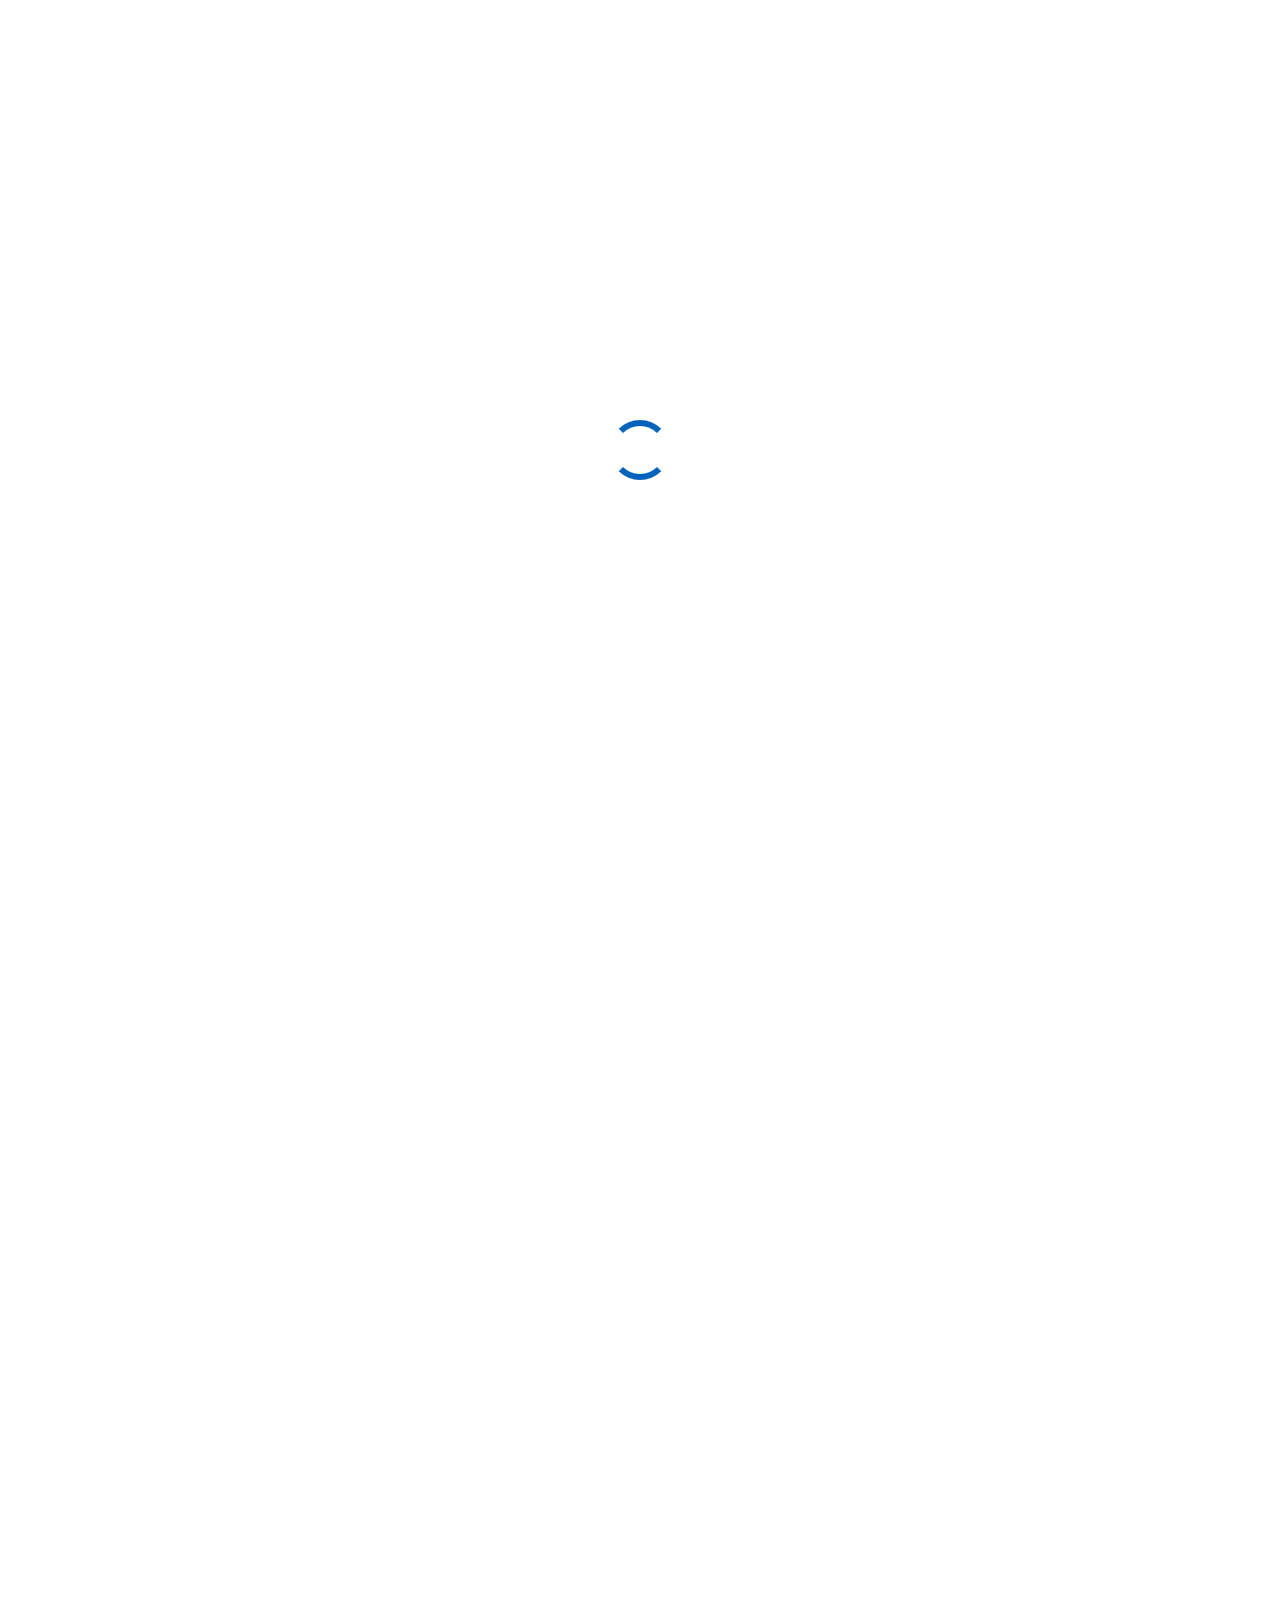
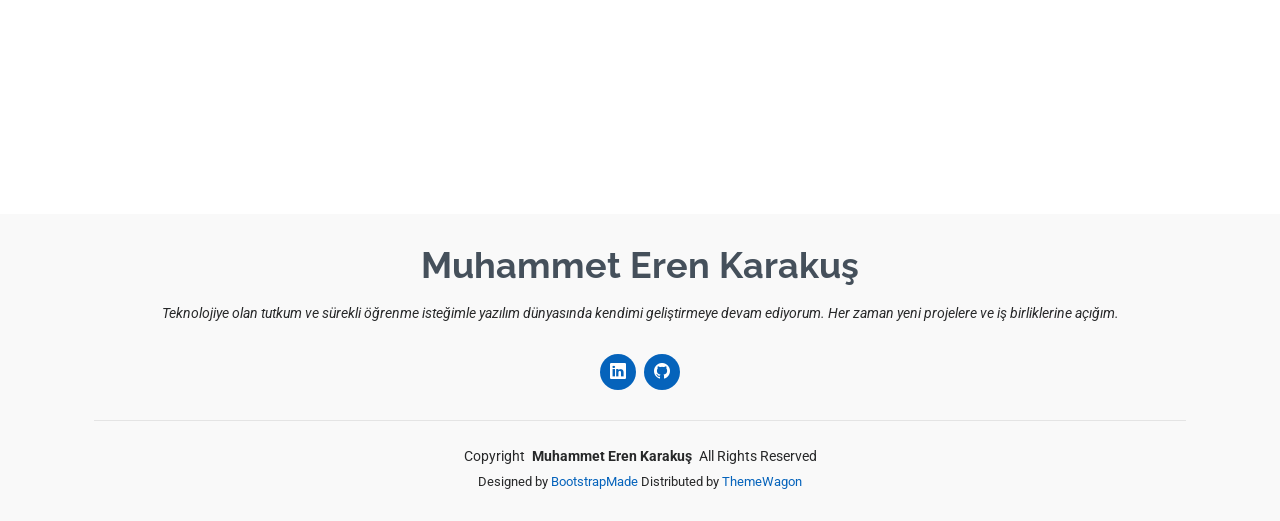
==== index.html @ cf973c6a "still fix" ====
<!DOCTYPE html>
<html lang="en">

<head>
    <meta charset="utf-8">
    <meta content="width=device-width, initial-scale=1.0" name="viewport">
    <title>Portfolio Eren Karakus</title>
    <meta content="" name="description">
    <meta content="" name="keywords">

    <!-- Favicons -->
    <link href="/MyResume-1.0.0/assets/img/logoFoto.png" rel="icon">
    <link href="/MyResume-1.0.0/assets/img/apple-touch-icon.png" rel="apple-touch-icon">

    <!-- Fonts -->
    <link href="https://fonts.googleapis.com" rel="preconnect">
    <link href="https://fonts.gstatic.com" rel="preconnect" crossorigin>
    <link
        href="https://fonts.googleapis.com/css2?family=Roboto:ital,wght@0,100;0,300;0,400;0,500;0,700;0,900;1,100;1,300;1,400;1,500;1,700;1,900&family=Poppins:ital,wght@0,100;0,200;0,300;0,400;0,500;0,600;0,700;0,800;0,900;1,100;1,200;1,300;1,400;1,500;1,600;1,700;1,800;1,900&family=Raleway:ital,wght@0,100;0,200;0,300;0,400;0,500;0,600;0,700;0,800;0,900;1,100;1,200;1,300;1,400;1,500;1,600;1,700;1,800;1,900&display=swap"
        rel="stylesheet">

    <!-- Vendor CSS Files -->
    <link href="/MyResume-1.0.0/assets/vendor/bootstrap/css/bootstrap.min.css" rel="stylesheet">
    <link href="/MyResume-1.0.0/assets/vendor/bootstrap-icons/bootstrap-icons.css" rel="stylesheet">
    <link href="/MyResume-1.0.0/assets/vendor/aos/aos.css" rel="stylesheet">
    <link href="/MyResume-1.0.0/assets/vendor/glightbox/css/glightbox.min.css" rel="stylesheet">
    <link href="/MyResume-1.0.0/assets/vendor/swiper/swiper-bundle.min.css" rel="stylesheet">

    <!-- Main CSS File -->
    <link href="/MyResume-1.0.0/assets/css/main.css" rel="stylesheet">

    <!-- =======================================================
    * Template Name: MyResume
    * Template URL: https://bootstrapmade.com/free-html-bootstrap-template-my-resume/
    * Updated: Jun 29 2024 with Bootstrap v5.3.3
    * Author: BootstrapMade.com
    * License: https://bootstrapmade.com/license/
    ======================================================== -->
</head>


<body class="index-page">

    <header id="header" class="header d-flex flex-column justify-content-center">

        <i class="header-toggle d-xl-none bi bi-list"></i>

        <nav id="navmenu" class="navmenu">
            <ul>
                <li><a href="#hero" class="active"><i class="bi bi-house navicon"></i><span>Ana Sayfa</span></a></li>
                <li><a href="#about"><i class="bi bi-person navicon"></i><span>Hakkımda</span></a></li>
                <li><a href="#skills"><i class="bi bi-code-slash navicon"></i><span>Çalıştığım Teknolojiler</span></a>
                </li>
                <li><a href="#resume"><i class="bi bi-file-earmark-text navicon"></i><span>Eğitim ve Deneyim</span></a>
                </li>
                <li><a href="#portfolio"><i class="bi bi-images navicon"></i><span>Portfolyo</span></a></li>
                <li><a href="#testimonials"><i class="bi bi-people navicon"></i><span>Referanslar</span></a></li>
                <li><a href="#contact"><i class="bi bi-envelope navicon"></i><span>İletişim</span></a></li>
            </ul>
        </nav>

    </header>


    <main class="main">

        <!-- Hero Section -->

        <section id="hero" class="hero section light-background">

            <img src="/MyResume-1.0.0/assets/img/erenPortfolyoresmi.jpg" alt="">

            <div class="container" data-aos="zoom-out">
                <div class="row justify-content-center">
                    <div class="col-lg-9">
                        <h2>Muhammet Eren Karakuş</h2>
                        <p><span class="typed"
                                data-typed-items="Yazılım Geliştiricisi, Mühendis Adayı, Yenilikçi"></span><span
                                class="typed-cursor typed-cursor--blink" aria-hidden="true"></span></p>
                        <div class="social-links">
                            <a href="https://github.com/eren-karakus0" target="_blank"><i class="bi bi-github"></i></a>
                            <a href="https://www.linkedin.com/in/muhammeterenkarakus" target="_blank"><i
                                    class="bi bi-linkedin"></i></a>
                        </div>
                    </div>
                </div>
            </div>

        </section>


        <!-- /Hero Section -->

        <section id="about" class="about section">

            <!-- Section Title -->
            <div class="container section-title" data-aos="fade-up">
                <h2>Hakkımda</h2>
                <p>Marmara Üniversitesi Bilgisayar Mühendisliği 4. sınıf öğrencisiyim. Sistem seviyesi programlama ve
                    production-grade yazılım geliştirme konularında uygulamalı deneyime sahibim. Ziraat Teknoloji ve
                    Anadolu Isuzu gibi kurumsal ortamlarda edindiğim tecrübelerle, yenilikçi ve etkili çözümler
                    geliştirmeyi hedefliyorum.</p>
            </div><!-- End Section Title -->

            <div class="container" data-aos="fade-up" data-aos-delay="100">

                <div class="row gy-4 justify-content-center">
                    <div class="col-lg-4">
                        <img src="/MyResume-1.0.0/assets/img/vesikalik.jpg" class="img-fluid"
                            alt="Muhammet Eren Karakuş">
                    </div>
                    <div class="col-lg-8 content">
                        <h2>Bilgisayar Mühendisi Adayı</h2>
                        <p class="fst-italic py-3">
                            Bireysel ve ekip çalışmalarıyla çeşitli projelerde yer alarak hem teknik hem de kişisel
                            becerilerimi geliştirmeye devam ediyorum. Teknolojiye olan tutkum, öğrenme isteğimle
                            birleşerek her zaman daha ileriye gitmemi sağlıyor.
                        </p>
                        <div class="row">
                            <div class="col-lg-6">
                                <ul>
                                    <li><i class="bi bi-chevron-right"></i> <strong>Doğum Tarihi:</strong> <span>4 Ekim
                                            2004</span></li>
                                    <li><i class="bi bi-chevron-right"></i> <strong>Telefon Numarası:</strong> <span>+90
                                            545 585 2445</span></li>
                                    <li><i class="bi bi-chevron-right"></i> <strong>Şehir:</strong> <span>İstanbul,
                                            Türkiye</span></li>
                                </ul>
                            </div>
                            <div class="col-lg-6">
                                <ul>
                                    <li><i class="bi bi-chevron-right"></i> <strong>Yaş:</strong> <span>21</span></li>
                                    <li><i class="bi bi-chevron-right"></i> <strong>Derece:</strong> <span>Lisans (Devam
                                            Ediyor)</span></li>
                                    <li><i class="bi bi-chevron-right"></i> <strong>Email:</strong> <span><a
                                                href="mailto:erenkar950@gmail.com">erenkar950@gmail.com</a></span></li>
                                </ul>
                            </div>
                        </div>
                        <p class="py-3">
                            Yazılım geliştirme, veri analitiği ve proje yönetimi gibi alanlarda uzmanlaşmayı
                            hedefliyorum. Amacım, teknolojik yeniliklere adapte olarak yaratıcı ve etkili çözümler
                            geliştirmek. Kişisel gelişimime katkı sağlayacak her türlü projede yer almaktan mutluluk
                            duyarım.
                        </p>
                    </div>
                </div>

            </div>

        </section><!-- /About Section -->

        <!-- About Section -->
        <!-- Stats Section -->
        <!-- Skills Section -->
        <section id="skills" class="skills section">

            <!-- Section Title -->
            <div class="container section-title" data-aos="fade-up">
                <h2 style="font-weight: bold; font-size: 36px;">Çalıştığım Teknolojiler</h2>
                <p style="font-size: 18px;">Çalışma alanımda kullandığım teknolojiler ve bu teknolojilerle
                    gerçekleştirdiğim projeler aşağıda yer almaktadır.</p>
            </div><!-- End Section Title -->

            <div class="container" data-aos="fade-up" data-aos-delay="100">

                <div class="row skills-content skills-animation">
                    <!-- İlk sütun -->
                    <div class="col-lg-6">
                        <div class="skill-item">
                            <h4 style="font-size: 24px; font-weight: bold;">Java</h4>
                            <p style="font-size: 16px;">
                                Java programlama dilini, kurumsal mimari ve nesne yönelimli prensiplerle kompleks
                                sistemlerin geliştirilmesinde aktif olarak kullandım:
                            </p>
                            <ul style="font-size: 16px; margin-left: 20px;">
                                <li>
                                    <strong>Yardım Bağışı Uygulaması:</strong> Bağış organizasyonlarını ve
                                    etkinliklerini yönetmek, bağış süreçlerini şeffaf ve izlenebilir hale getirmek
                                    amacıyla geliştirilen geniş kapsamlı bir otomasyon sistemidir. Proje; bağışçıların,
                                    gönüllülerin ve kaynakların yönetimini sağlayarak sosyal sorumluluk projelerinde
                                    verimliliği artıran bir çözüm sundu.
                                </li>
                                <li>
                                    <strong>MP3 Player:</strong> Kullanıcı dostu arayüz tasarımı, gelişmiş çalma listesi
                                    yönetimi ve medya kontrol yeteneklerine sahip masaüstü uygulamasıdır. Swing
                                    kütüphanesi ve ses işleme kütüphaneleri kullanılarak optimize edilmiştir.
                                </li>
                                <li>
                                    <strong>Duyuru Otomasyonu:</strong> Kurumsal iletişim süreçlerini dijitalleştiren,
                                    gerçek zamanlı veri tabanı entegrasyonuna ve kullanıcı bazlı yetkilendirme sistemine
                                    sahip yönetim platformudur.
                                </li>
                            </ul>
                        </div>

                        <div class="skill-item">
                            <h4 style="font-size: 24px; font-weight: bold;">C</h4>
                            <p style="font-size: 16px;">
                                C dilini düşük seviyeli sistem programlama ve kaynak yönetimi projelerinde kullandım.
                                Özellikle <strong>Sanal Bellek Yönetimi</strong> projemde, işletim sistemi seviyesinde
                                bellek tahsisi, sayfalama algoritmaları ve bellek verimliliği optimizasyonları üzerinde
                                derinlemesine çalışmalar yürüttüm.
                            </p>
                        </div>

                        <div class="skill-item">
                            <h4 style="font-size: 24px; font-weight: bold;">ODI (Oracle Data Integrator)</h4>
                            <p style="font-size: 16px;">
                                ETL (Extract, Transform, Load) süreçlerini tasarlayarak büyük veri setlerinin
                                entegrasyonu ve dönüşümü süreçlerini yönettim. SQL ve PL/SQL kullanarak veri ambarı
                                modelleme, performans iyileştirme ve veri kalitesi kontrolü konularında deneyim
                                kazandım.
                            </p>
                        </div>

                        <div class="skill-item">
                            <h4 style="font-size: 24px; font-weight: bold;">Python</h4>
                            <p style="font-size: 16px;">
                                Finansal teknolojiler ve otomasyon sistemlerinde Python'un esnekliğinden yararlanıyorum:
                            </p>
                            <ul style="font-size: 16px; margin-left: 20px;">
                                <li>
                                    <strong>Crypto Trading Bot:</strong> Binance Futures API entegrasyonu ile LightGBM
                                    makine öğrenmesi modellerini kullanarak otomatik piyasa analizi ve işlem yürütme
                                    sistemi.
                                </li>
                                <li>
                                    <strong>Blockchain Veri Analizi:</strong> On-chain verilerin anlık takibi, cüzdan
                                    hareketlerinin analizi ve piyasa trendlerinin tespiti için geliştirilen özel
                                    analitik araçlar.
                                </li>
                            </ul>
                        </div>
                    </div>

                    <!-- İkinci sütun -->
                    <div class="col-lg-6">
                        <div class="skill-item">
                            <h4 style="font-size: 24px; font-weight: bold;">.NET / C#</h4>
                            <p style="font-size: 16px;">
                                Kurumsal sınıf web ve masaüstü uygulamaları geliştirme:
                            </p>
                            <ul style="font-size: 16px; margin-left: 20px;">
                                <li>
                                    <strong>Log Monitoring Platform:</strong> Anadolu Isuzu bünyesinde geliştirilen,
                                    araçlardan gelen log verilerini gerçek zamanlı izleyen, AI destekli RAG sistemleri
                                    ve OTA (Over-the-Air) güncelleme yönetimi sunan kapsamlı bir platformdur.
                                </li>
                                <li>
                                    <strong>MVC5 Portfolyo:</strong> Web tasarım ve backend pratikleri kapsamında
                                    geliştirilmiş, dinamik içerik yönetimine sahip portfolyo ve blog sistemleri.
                                </li>
                            </ul>
                        </div>

                        <div class="skill-item">
                            <h4 style="font-size: 24px; font-weight: bold;">Go</h4>
                            <p style="font-size: 16px;">
                                <strong>Polymarket Auto Trade Bot:</strong> Yüksek eşzamanlılık (concurrency) gerektiren
                                trading operasyonlarında Go dilinin performans avantajlarını kullanarak, düşük gecikmeli
                                veri analizi ve hızlı emir iletim sistemleri kurguladım.
                            </p>
                        </div>

                        <div class="skill-item">
                            <h4 style="font-size: 24px; font-weight: bold;">TypeScript / Node.js</h4>
                            <p style="font-size: 16px;">
                                <strong>PolyHawk:</strong> Blockchain tabanlı tahmin piyasalarında (Polymarket) balina
                                hareketlerini izleyen, teknik analiz ve duyarlılık analizi yapan ileri seviye bot
                                sistemleri.
                            </p>
                        </div>

                        <div class="skill-item">
                            <h4 style="font-size: 24px; font-weight: bold;">AI / Machine Learning</h4>
                            <p style="font-size: 16px;">
                                Veriden değer üretme süreçlerinde; RAG (Retrieval-Augmented Generation) mimarileri,
                                sınıflandırma modelleri ve büyük veri setleri üzerinde tahminleme algoritmaları
                                kullanarak akıllı çözümler geliştiriyorum.
                            </p>
                        </div>

                        <div class="skill-item">
                            <h4 style="font-size: 24px; font-weight: bold;">HTML & CSS</h4>
                            <p style="font-size: 16px;">
                                Modern, responsive ve kullanıcı deneyimi odaklı arayüzler tasarlıyor; Bootstrap gibi
                                frameworkler ve saf CSS ile görsel mükemmellik ve erişilebilirlik sağlıyorum.
                            </p>
                        </div>
                    </div>
                </div>

                <div class="additional-info" style="margin-top: 30px; text-align: center; font-size: 16px;">
                    <p>
                        Daha fazla teknik detay için:
                        <a href="https://github.com/eren-karakus0" target="_blank"
                            style="color: var(--accent-color); font-weight: bold;">GitHub Hesabım</a>
                    </p>
                </div>

            </div>

        </section><!-- /Skills Section -->

        <!-- Resume Section -->
        <section id="resume" class="resume section">

            <div class="container section-title" data-aos="fade-up">
                <h2>Eğitim ve Deneyim</h2>
                <p>Profesyonel gelişim ve akademik yolculuğumun özeti.</p>
            </div>

            <div class="container">
                <div class="row">

                    <!-- Sol Kolon: Eğitim ve Özet -->
                    <div class="col-lg-6" data-aos="fade-up" data-aos-delay="100">
                        <h3 class="resume-title">Özet</h3>
                        <div class="resume-item pb-0">
                            <h4>Muhammet Eren Karakuş</h4>
                            <p><em>Marmara Üniversitesi Bilgisayar Mühendisliği öğrencisi. Sistem seviyesi
                                    programlama, AI entegrasyonu ve kurumsal yazılım mimarisi konularında
                                    deneyimli.</em>
                            </p>
                            <ul>
                                <li>Maltepe, İstanbul, Türkiye</li>
                                <li>+90(545) 585 2445</li>
                                <li>erenkar950@gmail.com</li>
                            </ul>
                        </div>

                        <h3 class="resume-title">Eğitim</h3>
                        <div class="resume-item">
                            <h4>Bilgisayar Mühendisliği</h4>
                            <h5>2022 - Halen</h5>
                            <p><em>Marmara Üniversitesi, İstanbul</em></p>
                            <p>Teknolojik yeniliklere odaklı, sürekli öğrenme ve gelişim prensibiyle akademik kariyerime
                                devam ediyorum.</p>
                        </div>

                        <div class="resume-item">
                            <h4>QNB 101 Online Staj</h4>
                            <h5>2025</h5>
                            <p><em>Bankacılık Teknolojileri ve Finansal Yazılım Sistemleri Eğitimi.</em></p>
                        </div>
                    </div>

                    <!-- Sağ Kolon: Profesyonel Deneyimler -->
                    <div class="col-lg-6" data-aos="fade-up" data-aos-delay="200">
                        <h3 class="resume-title">Deneyim</h3>

                        <div class="resume-item">
                            <h4>Gömülü Sistemler ve Dijital Çözümler Stajı</h4>
                            <h5>Eylül 2025 - Ocak 2026</h5>
                            <p><em>Anadolu Isuzu Otomotiv Sanayi</em></p>
                            <ul>
                                <li>Otomotiv sektöründe dijital dönüşüm projeleri kapsamında, araçlardan toplanan büyük
                                    veri setlerinin (loglar) gerçek zamanlı izlenmesi, analizi ve görselleştirilmesi
                                    süreçlerinde görev aldım.</li>
                                <li>AI destekli RAG mimarileri kullanarak akıllı öneri sistemleri ve OTA (Over-the-Air)
                                    yazılım güncelleme yönetim platformlarının geliştirilmesine teknik katkı sağladım.
                                </li>
                            </ul>
                        </div>

                        <div class="resume-item">
                            <h4>AI & Data Engineering Stajı</h4>
                            <h5>Ağustos 2025 - Eylül 2025</h5>
                            <p><em>AIATUS AI</em></p>
                            <ul>
                                <li>Büyük dil modelleri (LLM) ve yapay zeka çözümleri üzerine araştırma yaparak,
                                    operasyonel süreçlerin AI ile otomatize edilmesi projelerinde yer aldım.</li>
                                <li>Node.js ve modern frontend teknolojileriyle yapay zeka tabanlı kullanıcı
                                    arayüzlerinin geliştirilmesi ve API entegrasyonlarının yapılması süreçlerini
                                    yürüttüm.</li>
                            </ul>
                        </div>

                        <div class="resume-item">
                            <h4>Veri Ambarı Yönetimi Stajı</h4>
                            <h5>Temmuz 2024 - Eylül 2024</h5>
                            <p><em>Ziraat Teknoloji, İstanbul Finans Merkezi (İFM)</em></p>
                            <ul>
                                <li>Oracle Data Integrator (ODI) kullanarak karmaşık ETL süreçleri tasarımı, veri
                                    aktarımı ve transformasyon operasyonlarını gerçekleştirdim.</li>
                                <li>PL/SQL ile veri ambarı sorgu optimizasyonu, performans iyileştirme ve büyük veri
                                    kümelerinin yönetimi konularında deneyim kazandım.</li>
                            </ul>
                        </div>

                        <div class="resume-item">
                            <h4>Yazılım Geliştirme Eğitimi</h4>
                            <h5>Ekim 2024 - Şubat 2025</h5>
                            <p><em>Acunmedya Akademi</em></p>
                            <ul>
                                <li>Full-stack yazılım geliştirme metodolojileri ile .NET ve C# programlama dili
                                    odağında, katmanlı mimari ve kurumsal tasarım desenleri kullanarak projeler
                                    geliştirdim.</li>
                            </ul>
                        </div>
                    </div>

                </div>
            </div>

        </section><!-- /Resume Section -->

        <!-- Portfolio Section -->
        <section id="portfolio" class="portfolio section">

            <div class="container section-title" data-aos="fade-up">
                <h2>Portfolyo</h2>
                <p>Projelerim arasından öne çıkanlar ve teknik başarılarım.</p>
            </div>

            <div class="container portfolio-zigzag">

                <!-- 1. Proje: Automotive Log Platform -->
                <div class="row portfolio-zigzag-item" data-aos="fade-up">
                    <div class="col-lg-7">
                        <div class="portfolio-zigzag-img">
                            <img src="/MyResume-1.0.0/assets/img/masonry-portfolio/LogMonitoring.png"
                                alt="Log Monitoring">
                        </div>
                    </div>
                    <div class="col-lg-5">
                        <div class="portfolio-zigzag-content text-start">
                            <h3>Automotive Log Platform</h3>
                            <p>Anadolu Isuzu bünyesinde, araçlardan gelen telemetri ve hata loglarını gerçek zamanlı
                                olarak izlemek için geliştirilen kapsamlı bir dashboard ve yönetim panelidir. Proje,
                                AI/RAG entegrasyonu ile hata analizi yapabildiği gibi OTA (Over-the-Air) altyapısı
                                sayesinde araçlara uzaktan yazılım güncellemeleri gönderilmesini de yönetmektedir.
                                Kurumsal standartlarda geliştirilmiş bir production sistemidir.</p>
                            <div class="portfolio-zigzag-links">
                                <span style="font-style: italic; color: #888;">Kurumsal & Gizli Proje</span>
                            </div>
                        </div>
                    </div>
                </div>

                <!-- 2. Proje: PolyHawk Tracker -->
                <div class="row portfolio-zigzag-item flex-row-reverse" data-aos="fade-up">
                    <div class="col-lg-7">
                        <div class="portfolio-zigzag-img">
                            <img src="/MyResume-1.0.0/assets/img/masonry-portfolio/PolyHawk.png" alt="PolyHawk">
                        </div>
                    </div>
                    <div class="col-lg-5">
                        <div class="portfolio-zigzag-content text-end">
                            <h3>PolyHawk Tracker</h3>
                            <p>TypeScript tabanlı geliştirilen ve Polymarket platformundaki balina hareketlerini gerçek
                                zamanlı izleyen bir analiz yazılımıdır. Insider trading tespiti, cüzdan bazlı kârlılık
                                analizleri ve piyasa duyarlılığını ölçen algoritmalar içermektedir. Telegram üzerinden
                                anlık sinyaller ve derinlemesine piyasa özetleri sunmaktadır.</p>
                            <div class="portfolio-zigzag-links" style="justify-content: flex-end;">
                                <a href="https://t.me/polyhawktracker" target="_blank">Telegram</a>
                            </div>
                        </div>
                    </div>
                </div>

                <!-- 3. Proje: Sanal Bellek Yönetimi -->
                <div class="row portfolio-zigzag-item" data-aos="fade-up">
                    <div class="col-lg-7">
                        <div class="portfolio-zigzag-img">
                            <img src="/MyResume-1.0.0/assets/img/masonry-portfolio/VirtualMemory.png"
                                alt="VM Management">
                        </div>
                    </div>
                    <div class="col-lg-5">
                        <div class="portfolio-zigzag-content text-start">
                            <h3>Sanal Bellek Yönetimi</h3>
                            <p>C dili kullanılarak geliştirilen ve işletim sistemlerinin bellek yönetim birimini (MMU)
                                simüle eden bir projedir. Sayfalama (paging), segmentasyon ve çeşitli bellek tahsis
                                algoritmalarının (First Fit, Best Fit vb.) verimliliğini test etmek amacıyla
                                tasarlanmıştır. Düşük seviyeli programlama ve kaynak yönetimi becerilerini kanıtlayan
                                teknik bir simülasyondur.</p>
                            <div class="portfolio-zigzag-links">
                                <a href="https://github.com/eren-karakus0/VirtualMemoryManagement" target="_blank"
                                    class="github">GitHub</a>
                            </div>
                        </div>
                    </div>
                </div>

                <!-- 4. Proje: Crypto Trading Bot -->
                <div class="row portfolio-zigzag-item flex-row-reverse" data-aos="fade-up">
                    <div class="col-lg-7">
                        <div class="portfolio-zigzag-img">
                            <img src="/MyResume-1.0.0/assets/img/masonry-portfolio/KriptoTrade.png" alt="Crypto Bot">
                        </div>
                    </div>
                    <div class="col-lg-5">
                        <div class="portfolio-zigzag-content text-end">
                            <h3>Crypto Trading Bot</h3>
                            <p>Binance Futures borsasında otomatik olarak işlem yapan, Python tabanlı bir trading
                                sistemidir. LightGBM gibi makine öğrenmesi modelleri ve 20'den fazla teknik indikatör
                                kullanarak piyasayı analiz eder. Dinamik risk yönetimi, özelleştirilebilir stop-loss ve
                                kâr al mekanizmaları ile optimize edilmiştir.</p>
                            <div class="portfolio-zigzag-links" style="justify-content: flex-end;">
                                <span style="font-style: italic; color: #888;">Özel Yazılım</span>
                            </div>
                        </div>
                    </div>
                </div>

                <!-- 5. Proje: MP3 Player -->
                <div class="row portfolio-zigzag-item" data-aos="fade-up">
                    <div class="col-lg-7">
                        <div class="portfolio-zigzag-img">
                            <img src="/MyResume-1.0.0/assets/img/masonry-portfolio/MP3.png" alt="MP3 Player">
                        </div>
                    </div>
                    <div class="col-lg-5">
                        <div class="portfolio-zigzag-content text-start">
                            <h3>MP3 Player</h3>
                            <p>Java ve Swing kütüphanesi kullanılarak geliştirilen, modern ve kullanıcı dostu arayüze
                                sahip bir medya oynatıcıdır. Özelleştirilebilir çalma listeleri, gelişmiş medya
                                kontrolleri (hızlandırma, görselleştirici) ve dosya sistemi entegrasyonu ile tam
                                kapsamlı bir masaüstü uygulamasıdır.</p>
                            <div class="portfolio-zigzag-links">
                                <span style="font-style: italic; color: #888;">Eğitim Odaklı Proje</span>
                            </div>
                        </div>
                    </div>
                </div>

                <!-- 6. Proje: Blockchain CopyTrade Bot -->
                <div class="row portfolio-zigzag-item flex-row-reverse" data-aos="fade-up">
                    <div class="col-lg-7">
                        <div class="portfolio-zigzag-img">
                            <img src="/MyResume-1.0.0/assets/img/masonry-portfolio/CopyTrade.png" alt="CopyTrade">
                        </div>
                    </div>
                    <div class="col-lg-5">
                        <div class="portfolio-zigzag-content text-end">
                            <h3>Blockchain CopyTrade Bot</h3>
                            <p>Hedeflenen başarılı kripto cüzdanlarının on-chain hareketlerini milisaniyeler içerisinde
                                tespit edip, aynı işlemleri kullanıcı için kopyalayan Python tabanlı bir otomasyon
                                botudur. Ethereum ve Polygon ağları üzerinde akıllı sözleşme etkileşimlerini yüksek
                                hızda yönetir.</p>
                            <div class="portfolio-zigzag-links" style="justify-content: flex-end;">
                                <span style="font-style: italic; color: #888;">Özel Çözüm</span>
                            </div>
                        </div>
                    </div>
                </div>

                <!-- 7. Proje: Polymarket Auto Trade -->
                <div class="row portfolio-zigzag-item" data-aos="fade-up">
                    <div class="col-lg-7">
                        <div class="portfolio-zigzag-img">
                            <img src="/MyResume-1.0.0/assets/img/masonry-portfolio/polyOtoTrade.png"
                                alt="Polymarket Go">
                        </div>
                    </div>
                    <div class="col-lg-5">
                        <div class="portfolio-zigzag-content text-start">
                            <h3>Polymarket Auto Trade</h3>
                            <p>Go dili kullanılarak geliştirilen, yüksek performanslı bir otomatik işlem botudur.
                                Polymarket CLOB üzerinden piyasa yapıcı (market maker) stratejileri uygular. Go'nun
                                concurrent yapısı sayesinde anlık fiyat değişimlerini çok hızlı işleyerek arbitraj
                                fırsatlarını değerlendirir.</p>
                            <div class="portfolio-zigzag-links">
                                <span style="font-style: italic; color: #888;">Özel Proje</span>
                            </div>
                        </div>
                    </div>
                </div>

                <!-- 8. Proje: Duyuru İşlemleri -->
                <div class="row portfolio-zigzag-item flex-row-reverse" data-aos="fade-up">
                    <div class="col-lg-7">
                        <div class="portfolio-zigzag-img">
                            <img src="/MyResume-1.0.0/assets/img/masonry-portfolio/DuyuruIslemleri.png"
                                alt="Duyuru Platformu">
                        </div>
                    </div>
                    <div class="col-lg-5">
                        <div class="portfolio-zigzag-content text-end">
                            <h3>Duyuru İşlemleri Otomasyonu</h3>
                            <p>Kurumsal duyuru ve iç iletişim süreçlerini yönetmek amacıyla geliştirilen, Java tabanlı
                                bir otomasyon platformudur. Veri tabanı entegrasyonu, rol bazlı erişim yetkilendirmesi
                                ve geçmişe dönük raporlama sistemleri ile dijital dönüşüm süreçlerine katkı sağlar.</p>
                            <div class="portfolio-zigzag-links" style="justify-content: flex-end;">
                                <span style="font-style: italic; color: #888;">Kurumsal Çözüm</span>
                            </div>
                        </div>
                    </div>
                </div>

            </div>

        </section><!-- /Portfolio Section -->

        <!-- Testimonials Section -->
        <section id="testimonials" class="testimonials section">

            <div class="container section-title" data-aos="fade-up">
                <h2>Referanslar</h2>
            </div>

            <div class="container" data-aos="fade-up" data-aos-delay="100">
                <div class="swiper init-swiper">
                    <script type="application/json" class="swiper-config">
                    {
                      "loop": true,
                      "speed": 600,
                      "autoplay": { "delay": 5000 },
                      "slidesPerView": "auto",
                      "pagination": { "el": ".swiper-pagination", "type": "bullets", "clickable": true }
                    }
                    </script>
                    <div class="swiper-wrapper">

                        <!-- 1. Sefa Beker -->
                        <div class="swiper-slide">
                            <div class="testimonial-item">
                                <div class="row gy-4 justify-content-center">
                                    <div class="col-lg-6">
                                        <div class="testimonial-content">
                                            <p><i class="bi bi-quote quote-icon-left"></i><span>Eren, staj sürecinde
                                                    teknik altyapısı ve öğrenme isteğiyle dikkat çeken bir takım
                                                    arkadaşıydı. Production-grade otomotiv log platformu sürecinde
                                                    karmaşık problemleri hızla çözdü.</span><i
                                                    class="bi bi-quote quote-icon-right"></i></p>
                                            <h3>Sefa Beker</h3>
                                            <h4>Anadolu Isuzu - Ekip Lideri</h4>
                                            <div class="stars"><i class="bi bi-star-fill"></i><i
                                                    class="bi bi-star-fill"></i><i class="bi bi-star-fill"></i><i
                                                    class="bi bi-star-fill"></i><i class="bi bi-star-fill"></i></div>
                                        </div>
                                    </div>
                                    <div class="col-lg-2 text-center">
                                        <img src="/MyResume-1.0.0/assets/img/testimonials/sefaBeker.jpg"
                                            class="img-fluid testimonial-img">
                                    </div>
                                </div>
                            </div>
                        </div>

                        <!-- 2. Hıdır Üstündağ -->
                        <div class="swiper-slide">
                            <div class="testimonial-item">
                                <div class="row gy-4 justify-content-center">
                                    <div class="col-lg-6">
                                        <div class="testimonial-content">
                                            <p><i class="bi bi-quote quote-icon-left"></i><span>Eren, teknolojiye olan
                                                    ilgisi ve öğrenme azmiyle takdir ettiğim bir öğrenci. Kendini
                                                    geliştirme konusundaki kararlılığı gelecekteki başarısının
                                                    garantisidir.</span><i class="bi bi-quote quote-icon-right"></i></p>
                                            <h3>Hıdır Üstündağ</h3>
                                            <h4>OYEDU Co-Founder</h4>
                                            <div class="stars"><i class="bi bi-star-fill"></i><i
                                                    class="bi bi-star-fill"></i><i class="bi bi-star-fill"></i><i
                                                    class="bi bi-star-fill"></i><i class="bi bi-star-fill"></i></div>
                                        </div>
                                    </div>
                                    <div class="col-lg-2 text-center">
                                        <img src="/MyResume-1.0.0/assets/img/testimonials/hidirustundagFoto2.jpeg"
                                            class="img-fluid testimonial-img">
                                    </div>
                                </div>
                            </div>
                        </div>

                        <!-- 3. Utku Çeken -->
                        <div class="swiper-slide">
                            <div class="testimonial-item">
                                <div class="row gy-4 justify-content-center">
                                    <div class="col-lg-6">
                                        <div class="testimonial-content">
                                            <p><i class="bi bi-quote quote-icon-left"></i><span>Eren'in geliştirdiği
                                                    otomotiv platformu kurumsal standartlarda, production-ready bir
                                                    çalışmaydı. Yenilikçi yaklaşımı yönetim olarak bizleri çok
                                                    etkiledi.</span><i class="bi bi-quote quote-icon-right"></i></p>
                                            <h3>Utku Çeken</h3>
                                            <h4>Anadolu Isuzu - Siber Güvenlik Yöneticisi</h4>
                                            <div class="stars"><i class="bi bi-star-fill"></i><i
                                                    class="bi bi-star-fill"></i><i class="bi bi-star-fill"></i><i
                                                    class="bi bi-star-fill"></i><i class="bi bi-star-fill"></i></div>
                                        </div>
                                    </div>
                                    <div class="col-lg-2 text-center">
                                        <img src="/MyResume-1.0.0/assets/img/testimonials/utkuCeken.jpg"
                                            class="img-fluid testimonial-img">
                                    </div>
                                </div>
                            </div>
                        </div>

                        <!-- 4. Murat Yücedağ -->
                        <div class="swiper-slide">
                            <div class="testimonial-item">
                                <div class="row gy-4 justify-content-center">
                                    <div class="col-lg-6">
                                        <div class="testimonial-content">
                                            <p><i class="bi bi-quote quote-icon-left"></i><span>Yazılım geliştirme ve
                                                    teknolojiye olan tutkusuyla disiplinini birleştiren, zorluklar
                                                    karşısında asla vazgeçmeyen örnek bir öğrenci.</span><i
                                                    class="bi bi-quote quote-icon-right"></i></p>
                                            <h3>Murat Yücedağ</h3>
                                            <h4>Yazılım Mühendisi - Eğitmen</h4>
                                            <div class="stars"><i class="bi bi-star-fill"></i><i
                                                    class="bi bi-star-fill"></i><i class="bi bi-star-fill"></i><i
                                                    class="bi bi-star-fill"></i><i class="bi bi-star-fill"></i></div>
                                        </div>
                                    </div>
                                    <div class="col-lg-2 text-center">
                                        <img src="/MyResume-1.0.0/assets/img/testimonials/muratyucedagFoto2.jpeg"
                                            class="img-fluid testimonial-img">
                                    </div>
                                </div>
                            </div>
                        </div>

                    </div>
                    <div class="swiper-pagination"></div>
                </div>
            </div>

        </section><!-- /Testimonials Section -->


        <!-- Contact Section -->
        <section id="contact" class="contact section">

            <!-- Section Title -->
            <div class="container section-title" data-aos="fade-up">
                <h2>İletişim</h2>
                <p>Sorularınız, projeleriniz veya iş birlikleriniz için benimle iletişime geçmekten çekinmeyin.</p>
            </div><!-- End Section Title -->

            <div class="container" data-aos="fade" data-aos-delay="100">

                <div class="row gy-4">

                    <div style="display: flex; justify-content: space-between; flex-wrap: wrap; gap: 20px;">

                        <div style="flex: 1 1 30%; display: flex; align-items: center;">
                            <a href="https://maps.app.goo.gl/rq3dS1cJ24YxZLUb6" target="_blank"
                                style="text-decoration: none; color: inherit; display: flex; align-items: center;">
                                <i class="bi bi-geo-alt flex-shrink-0"
                                    style="font-size: 24px; margin-right: 10px; color: #007bff;"></i>
                                <div>
                                    <h3 style="margin: 0;">Adres</h3>
                                    <p style="margin: 0;">Maltepe, İstanbul, Türkiye</p>
                                </div>
                            </a>
                        </div><!-- End Info Item -->

                        <div style="flex: 1 1 30%; display: flex; align-items: center;">
                            <a href="tel:+905455852445"
                                style="text-decoration: none; color: inherit; display: flex; align-items: center;">
                                <i class="bi bi-telephone flex-shrink-0"
                                    style="font-size: 24px; margin-right: 10px; color: #007bff;"></i>
                                <div>
                                    <h3 style="margin: 0;">Telefon</h3>
                                    <p style="margin: 0;">+90 (545) 585 2445</p>
                                </div>
                            </a>
                        </div><!-- End Info Item -->

                        <div style="flex: 1 1 30%; display: flex; align-items: center;">
                            <a href="mailto:erenkar950@gmail.com" target="_blank"
                                style="text-decoration: none; color: inherit; display: flex; align-items: center;">
                                <i class="bi bi-envelope flex-shrink-0"
                                    style="font-size: 24px; margin-right: 10px; color: #007bff;"></i>
                                <div>
                                    <h3 style="margin: 0;">Email</h3>
                                    <p style="margin: 0;">erenkar950@gmail.com</p>
                                </div>
                            </a>
                        </div><!-- End Info Item -->

                    </div>

                </div>

            </div>

        </section><!-- /Contact Section -->

    </main>

    <footer id="footer" class="footer position-relative light-background">
        <div class="container">
            <h3 class="sitename">Muhammet Eren Karakuş</h3>
            <p>Teknolojiye olan tutkum ve sürekli öğrenme isteğimle yazılım dünyasında kendimi geliştirmeye devam
                ediyorum. Her zaman yeni projelere ve iş birliklerine açığım.</p>
            <div class="social-links d-flex justify-content-center">
                <a href="https://www.linkedin.com/in/muhammeterenkarakus" target="_blank"><i
                        class="bi bi-linkedin"></i></a>
                <a href="https://github.com/eren-karakus0" target="_blank"><i class="bi bi-github"></i></a>
            </div>
            <div class="container">
                <div class="copyright">
                    <span>Copyright</span> <strong class="px-1 sitename">Muhammet Eren Karakuş</strong> <span>All Rights
                        Reserved</span>
                </div>
                <div class="credits">
                    <!-- All the links in the footer should remain intact. -->
                    <!-- You can delete the links only if you've purchased the pro version. -->
                    <!-- Licensing information: https://bootstrapmade.com/license/ -->
                    <!-- Purchase the pro version with working PHP/AJAX contact form: [buy-url] -->
                    Designed by <a href="https://bootstrapmade.com/">BootstrapMade</a> Distributed by <a
                        href="https://themewagon.com">ThemeWagon</a>
                </div>
            </div>
        </div>
    </footer>


    <!-- Scroll Top -->
    <a href="#" id="scroll-top" class="scroll-top d-flex align-items-center justify-content-center"><i
            class="bi bi-arrow-up-short"></i></a>

    <!-- Preloader -->
    <div id="preloader"></div>

    <!-- Vendor JS Files -->
    <script src="/MyResume-1.0.0/assets/vendor/bootstrap/js/bootstrap.bundle.min.js"></script>
    <script src="/MyResume-1.0.0/assets/vendor/php-email-form/validate.js"></script>
    <script src="/MyResume-1.0.0/assets/vendor/aos/aos.js"></script>
    <script src="/MyResume-1.0.0/assets/vendor/typed.js/typed.umd.js"></script>
    <script src="/MyResume-1.0.0/assets/vendor/purecounter/purecounter_vanilla.js"></script>
    <script src="/MyResume-1.0.0/assets/vendor/waypoints/noframework.waypoints.js"></script>
    <script src="/MyResume-1.0.0/assets/vendor/glightbox/js/glightbox.min.js"></script>
    <script src="/MyResume-1.0.0/assets/vendor/imagesloaded/imagesloaded.pkgd.min.js"></script>
    <script src="/MyResume-1.0.0/assets/vendor/isotope-layout/isotope.pkgd.min.js"></script>
    <script src="/MyResume-1.0.0/assets/vendor/swiper/swiper-bundle.min.js"></script>

    <!-- Main JS File -->
    <script src="/MyResume-1.0.0/assets/js/main.js"></script>


</body>

</html>
---- MyResume-1.0.0/assets/css/main.css ----
/**
* Template Name: MyResume
* Template URL: https://bootstrapmade.com/free-html-bootstrap-template-my-resume/
* Updated: Jun 29 2024 with Bootstrap v5.3.3
* Author: BootstrapMade.com
* License: https://bootstrapmade.com/license/
*/

/*--------------------------------------------------------------
# Font & Color Variables
# Help: https://bootstrapmade.com/color-system/
--------------------------------------------------------------*/
/* Fonts */
:root {
  --default-font: "Roboto", system-ui, -apple-system, "Segoe UI", Roboto, "Helvetica Neue", Arial, "Noto Sans", "Liberation Sans", sans-serif, "Apple Color Emoji", "Segoe UI Emoji", "Segoe UI Symbol", "Noto Color Emoji";
  --heading-font: "Raleway", sans-serif;
  --nav-font: "Poppins", sans-serif;
}

/* Global Colors - The following color variables are used throughout the website. Updating them here will change the color scheme of the entire website */
:root {
  --background-color: #ffffff;
  /* Background color for the entire website, including individual sections */
  --default-color: #272829;
  /* Default color used for the majority of the text content across the entire website */
  --heading-color: #45505b;
  /* Color for headings, subheadings and title throughout the website */
  --accent-color: #0563bb;
  /* Accent color that represents your brand on the website. It's used for buttons, links, and other elements that need to stand out */
  --surface-color: #ffffff;
  /* The surface color is used as a background of boxed elements within sections, such as cards, icon boxes, or other elements that require a visual separation from the global background. */
  --contrast-color: #ffffff;
  /* Contrast color for text, ensuring readability against backgrounds of accent, heading, or default colors. */
}

/* Nav Menu Colors - The following color variables are used specifically for the navigation menu. They are separate from the global colors to allow for more customization options */
:root {
  --nav-color: #45505b;
  /* The default color of the main navmenu links */
  --nav-hover-color: #0563bb;
  /* Applied to main navmenu links when they are hovered over or active */
  --nav-mobile-background-color: #ffffff;
  /* Used as the background color for mobile navigation menu */
  --nav-dropdown-background-color: #ffffff;
  /* Used as the background color for dropdown items that appear when hovering over primary navigation items */
  --nav-dropdown-color: #212529;
  /* Used for navigation links of the dropdown items in the navigation menu. */
  --nav-dropdown-hover-color: #0563bb;
  /* Similar to --nav-hover-color, this color is applied to dropdown navigation links when they are hovered over. */
}

/* Color Presets - These classes override global colors when applied to any section or element, providing reuse of the sam color scheme. */

.light-background {
  --background-color: #f9f9f9;
  --surface-color: #ffffff;
}

.dark-background {
  --background-color: #060606;
  --default-color: #ffffff;
  --heading-color: #ffffff;
  --surface-color: #252525;
  --contrast-color: #ffffff;
}

/* Smooth scroll */
:root {
  scroll-behavior: smooth;
}

/*--------------------------------------------------------------
# General Styling & Shared Classes
--------------------------------------------------------------*/
body {
  color: var(--default-color);
  background-color: var(--background-color);
  font-family: var(--default-font);
}

a {
  color: var(--accent-color);
  text-decoration: none;
  transition: 0.3s;
}

a:hover {
  color: color-mix(in srgb, var(--accent-color), transparent 25%);
  text-decoration: none;
}

h1,
h2,
h3,
h4,
h5,
h6 {
  color: var(--heading-color);
  font-family: var(--heading-font);
}

/* PHP Email Form Messages
------------------------------*/
.php-email-form .error-message {
  display: none;
  background: #df1529;
  color: #ffffff;
  text-align: left;
  padding: 15px;
  margin-bottom: 24px;
  font-weight: 600;
}

.php-email-form .sent-message {
  display: none;
  color: #ffffff;
  background: #059652;
  text-align: center;
  padding: 15px;
  margin-bottom: 24px;
  font-weight: 600;
}

.php-email-form .loading {
  display: none;
  background: var(--surface-color);
  text-align: center;
  padding: 15px;
  margin-bottom: 24px;
}

.php-email-form .loading:before {
  content: "";
  display: inline-block;
  border-radius: 50%;
  width: 24px;
  height: 24px;
  margin: 0 10px -6px 0;
  border: 3px solid var(--accent-color);
  border-top-color: var(--surface-color);
  animation: php-email-form-loading 1s linear infinite;
}

@keyframes php-email-form-loading {
  0% {
    transform: rotate(0deg);
  }

  100% {
    transform: rotate(360deg);
  }
}

/*--------------------------------------------------------------
# Global Header
--------------------------------------------------------------*/
.header {
  color: var(--default-color);
  position: fixed;
  top: 0;
  left: 0;
  bottom: 0;
  padding: 0 15px;
  transition: all ease-in-out 0.3s;
  overflow-y: auto;
  z-index: 997;
  min-width: 200px;
}

@media (max-width: 1199px) {
  .header {
    background-color: var(--background-color);
    border-right: 1px solid color-mix(in srgb, var(--default-color), transparent 90%);
    width: 300px;
    left: -100%;
  }
}

@media (min-width: 1200px) and (max-width: 1600px) {
  .header~main {
    margin-left: 160px;
  }

  .header~main .hero {
    margin-left: -160px;
    width: 100vw;
  }
}

.header.header-show {
  left: 0;
}

.header .header-toggle {
  color: var(--contrast-color);
  background-color: var(--accent-color);
  font-size: 22px;
  display: flex;
  align-items: center;
  justify-content: center;
  width: 40px;
  height: 40px;
  border-radius: 50%;
  cursor: pointer;
  position: fixed;
  top: 15px;
  right: 15px;
  z-index: 9999;
  transition: background-color 0.3s;
}

.header .header-toggle:hover {
  color: var(--contrast-color);
  background-color: color-mix(in srgb, var(--accent-color) 90%, white 15%);
}

/*--------------------------------------------------------------
# Navigation Menu
--------------------------------------------------------------*/
.navmenu {
  padding: 0;
  z-index: 9997;
}

.navmenu ul {
  list-style: none;
  padding: 0 0 20px 0;
  margin: 0;
  width: 140px;
}

.navmenu a,
.navmenu a:focus {
  color: var(--nav-color);
  font-family: var(--nav-font);
  display: flex;
  align-items: center;
  padding: 10px 18px;
  margin-bottom: 8px;
  font-size: 15px;
  border-radius: 50px;
  background: color-mix(in srgb, var(--default-color), transparent 92%);
  height: 56px;
  width: 100%;
  overflow: hidden;
  transition: 0.3s;
}

.navmenu a i,
.navmenu a:focus i {
  font-size: 20px;
}

.navmenu a span,
.navmenu a:focus span {
  padding: 0 5px 0 7px;
}

@media (min-width: 992px) {

  .navmenu a,
  .navmenu a:focus {
    max-width: 56px;
  }

  .navmenu a span,
  .navmenu a:focus span {
    display: none;
  }
}

.navmenu a:hover,
.navmenu .active,
.navmenu .active:focus,
.navmenu li:hover>a {
  color: var(--contrast-color);
  background: var(--nav-hover-color);
}

.navmenu a:hover,
.navmenu li:hover>a {
  max-width: 100%;
  color: var(--contrast-color);
}

.navmenu a:hover span,
.navmenu li:hover>a span {
  display: block;
}

/*--------------------------------------------------------------
# Global Footer
--------------------------------------------------------------*/
.footer {
  color: var(--default-color);
  background-color: var(--background-color);
  font-size: 14px;
  text-align: center;
  padding: 30px 0;
  position: relative;
}

.footer h3 {
  font-size: 36px;
  font-weight: 700;
  position: relative;
  padding: 0;
  margin: 0 0 15px 0;
}

.footer p {
  font-size: 15;
  font-style: italic;
  padding: 0;
  margin: 0 0 30px 0;
}

.footer .social-links {
  margin: 0 0 30px 0;
}

.footer .social-links a {
  font-size: 16px;
  display: flex;
  align-items: center;
  justify-content: center;
  background: var(--accent-color);
  color: var(--contrast-color);
  line-height: 1;
  margin: 0 4px;
  border-radius: 50%;
  text-align: center;
  width: 36px;
  height: 36px;
  transition: 0.3s;
}

.footer .social-links a:hover {
  background: color-mix(in srgb, var(--accent-color), transparent 20%);
  text-decoration: none;
}

.footer .copyright {
  padding-top: 25px;
  border-top: 1px solid color-mix(in srgb, var(--default-color), transparent 90%);
}

.footer .credits {
  font-size: 13px;
  padding-top: 5px;
}

/*--------------------------------------------------------------
# Preloader
--------------------------------------------------------------*/
#preloader {
  position: fixed;
  inset: 0;
  z-index: 999999;
  overflow: hidden;
  background: var(--background-color);
  transition: all 0.6s ease-out;
}

#preloader:before {
  content: "";
  position: fixed;
  top: calc(50% - 30px);
  left: calc(50% - 30px);
  border: 6px solid #ffffff;
  border-color: var(--accent-color) transparent var(--accent-color) transparent;
  border-radius: 50%;
  width: 60px;
  height: 60px;
  animation: animate-preloader 1.5s linear infinite;
}

@keyframes animate-preloader {
  0% {
    transform: rotate(0deg);
  }

  100% {
    transform: rotate(360deg);
  }
}

/*--------------------------------------------------------------
# Scroll Top Button
--------------------------------------------------------------*/
.scroll-top {
  position: fixed;
  visibility: hidden;
  opacity: 0;
  right: 15px;
  bottom: -15px;
  z-index: 99999;
  background-color: var(--accent-color);
  width: 44px;
  height: 44px;
  border-radius: 50px;
  transition: all 0.4s;
}

.scroll-top i {
  font-size: 24px;
  color: var(--contrast-color);
  line-height: 0;
}

.scroll-top:hover {
  background-color: color-mix(in srgb, var(--accent-color), transparent 20%);
  color: var(--contrast-color);
}

.scroll-top.active {
  visibility: visible;
  opacity: 1;
  bottom: 15px;
}

/*--------------------------------------------------------------
# Disable aos animation delay on mobile devices
--------------------------------------------------------------*/
@media screen and (max-width: 768px) {
  [data-aos-delay] {
    transition-delay: 0 !important;
  }
}

/*--------------------------------------------------------------
# Global Page Titles & Breadcrumbs
--------------------------------------------------------------*/
.page-title {
  --background-color: color-mix(in srgb, var(--default-color), transparent 96%);
  color: var(--default-color);
  background-color: var(--background-color);
  padding: 20px 0;
  position: relative;
}

.page-title h1 {
  font-size: 28px;
  font-weight: 700;
  margin: 0;
}

.page-title .breadcrumbs ol {
  display: flex;
  flex-wrap: wrap;
  list-style: none;
  padding: 0 0 10px 0;
  margin: 0;
  font-size: 14px;
  font-weight: 400;
}

.page-title .breadcrumbs ol li+li {
  padding-left: 10px;
}

.page-title .breadcrumbs ol li+li::before {
  content: "/";
  display: inline-block;
  padding-right: 10px;
  color: color-mix(in srgb, var(--default-color), transparent 70%);
}

/*--------------------------------------------------------------
# Global Sections
--------------------------------------------------------------*/
section,
.section {
  color: var(--default-color);
  background-color: var(--background-color);
  padding: 60px 0;
  overflow: clip;
}

/*--------------------------------------------------------------
# Global Section Titles
--------------------------------------------------------------*/
.section-title {
  text-align: center;
  padding-bottom: 60px;
  position: relative;
}

.section-title h2 {
  font-size: 32px;
  font-weight: 700;
  margin-bottom: 20px;
  padding-bottom: 20px;
  position: relative;
}

.section-title h2:before {
  content: "";
  position: absolute;
  display: block;
  width: 160px;
  height: 1px;
  background: color-mix(in srgb, var(--default-color), transparent 60%);
  left: 0;
  right: 0;
  bottom: 1px;
  margin: auto;
}

.section-title h2::after {
  content: "";
  position: absolute;
  display: block;
  width: 60px;
  height: 3px;
  background: var(--accent-color);
  left: 0;
  right: 0;
  bottom: 0;
  margin: auto;
}

.section-title p {
  margin-bottom: 0;
}

/*--------------------------------------------------------------
# Hero Section
--------------------------------------------------------------*/
.hero {
  width: 100%;
  min-height: 100vh;
  position: relative;
  padding: 80px 0;
  display: flex;
  align-items: center;
  justify-content: center;
}

.hero img {
  position: absolute;
  inset: 0;
  display: block;
  width: 100%;
  height: 100%;
  object-fit: cover;
  z-index: 1;
}

.hero:before {
  content: "";
  background: color-mix(in srgb, var(--background-color), transparent 30%);
  position: absolute;
  inset: 0;
  z-index: 2;
}

.hero .container {
  position: relative;
  z-index: 3;
}

.hero h2 {
  margin: 0;
  font-size: 64px;
  font-weight: 700;
}

.hero p {
  margin: 5px 0 0 0;
  font-size: 26px;
}

.hero p span {
  letter-spacing: 1px;
  border-bottom: 2px solid var(--accent-color);
}

.hero .social-links {
  margin-top: 25px;
}

.hero .social-links a {
  font-size: 20px;
  display: inline-block;
  color: color-mix(in srgb, var(--default-color), transparent 30%);
  line-height: 1;
  margin-right: 20px;
  transition: 0.3s;
}

.hero .social-links a:hover {
  color: var(--accent-color);
}

@media (max-width: 768px) {
  .hero h2 {
    font-size: 32px;
  }

  .hero p {
    font-size: 20px;
  }
}

/*--------------------------------------------------------------
# About Section
--------------------------------------------------------------*/
.about .content h2 {
  font-weight: 700;
  font-size: 24px;
}

.about .content ul {
  list-style: none;
  padding: 0;
}

.about .content ul li {
  margin-bottom: 20px;
  display: flex;
  align-items: center;
}

.about .content ul strong {
  margin-right: 10px;
}

.about .content ul i {
  font-size: 16px;
  margin-right: 5px;
  color: var(--accent-color);
  line-height: 0;
}

/*--------------------------------------------------------------
# Stats Section
--------------------------------------------------------------*/
.stats i {
  background-color: var(--accent-color);
  color: var(--contrast-color);
  width: 54px;
  height: 54px;
  font-size: 24px;
  border-radius: 50px;
  display: inline-flex;
  align-items: center;
  justify-content: center;
  position: relative;
  z-index: 1;
}

.stats .stats-item {
  margin-top: 10px;
  width: 100%;
  position: relative;
  text-align: center;
  z-index: 0;
}

.stats .stats-item span {
  font-size: 36px;
  display: block;
  font-weight: 700;
  color: color-mix(in srgb, var(--default-color), transparent 20%);
}

.stats .stats-item p {
  padding: 0;
  margin: 0;
  color: color-mix(in srgb, var(--default-color), transparent 50%);
  font-size: 16px;
}

/*--------------------------------------------------------------
# Skills Section
--------------------------------------------------------------*/
.skills .progress {
  height: 60px;
  display: block;
  background: none;
  border-radius: 0;
}

.skills .progress .skill {
  color: var(--heading-color);
  padding: 0;
  margin: 0 0 6px 0;
  text-transform: uppercase;
  display: block;
  font-weight: 600;
  font-family: var(--heading-font);
}

.skills .progress .skill .val {
  float: right;
  font-style: normal;
}

.skills .progress-bar-wrap {
  background: color-mix(in srgb, var(--default-color), transparent 90%);
  height: 10px;
}

.skills .progress-bar {
  width: 1px;
  height: 10px;
  transition: 0.9s;
  background-color: var(--accent-color);
}

/*--------------------------------------------------------------
# Resume Section
--------------------------------------------------------------*/
.resume .resume-title {
  color: var(--heading-color);
  font-size: 28px;
  font-weight: 800;
  margin-top: 30px;
  margin-bottom: 25px;
  text-transform: uppercase;
  letter-spacing: 1px;
}

.resume .resume-item {
  padding: 0 0 30px 25px;
  margin-top: -2px;
  border-left: 3px solid var(--accent-color);
  position: relative;
}

.resume .resume-item h4 {
  line-height: 22px;
  font-size: 20px;
  font-weight: 700;
  text-transform: uppercase;
  color: var(--heading-color);
  margin-bottom: 12px;
}

.resume .resume-item h5 {
  font-size: 16px;
  background: color-mix(in srgb, var(--accent-color), transparent 90%);
  padding: 6px 18px;
  display: inline-block;
  font-weight: 700;
  margin-bottom: 15px;
  border-radius: 4px;
  color: var(--accent-color);
}

.resume .resume-item p {
  font-size: 16px;
  line-height: 1.6;
}

.resume .resume-item p em {
  font-weight: 700;
}

.resume .resume-item ul {
  padding-left: 20px;
}

.resume .resume-item ul li {
  padding-bottom: 12px;
  font-size: 15px;
}

.resume .resume-item:last-child {
  padding-bottom: 0;
}

.resume .resume-item::before {
  content: "";
  position: absolute;
  width: 20px;
  height: 20px;
  border-radius: 50px;
  left: -12px;
  top: 0;
  background: var(--background-color);
  border: 3px solid var(--accent-color);
  z-index: 1;
}

.resume .resume-item:hover::before {
  background: var(--accent-color);
  transition: 0.3s;
}

/*--------------------------------------------------------------
# Portfolio Zig-Zag Layout
--------------------------------------------------------------*/
.portfolio-zigzag {
  padding: 60px 0;
}

.portfolio-zigzag-item {
  margin-bottom: 100px;
  align-items: center;
}

.portfolio-zigzag-item:last-child {
  margin-bottom: 0;
}

.portfolio-zigzag-img {
  position: relative;
  overflow: hidden;
  border-radius: 15px;
  box-shadow: 0 15px 35px rgba(0, 0, 0, 0.15);
  transition: transform 0.4s ease;
}

.portfolio-zigzag-img:hover {
  transform: scale(1.02);
}

.portfolio-zigzag-img img {
  width: 100%;
  height: auto;
  display: block;
}

.portfolio-zigzag-content {
  padding: 40px;
}

.portfolio-zigzag-content h3 {
  font-size: 32px;
  font-weight: 800;
  color: var(--heading-color);
  margin-bottom: 20px;
  position: relative;
}

.portfolio-zigzag-content h3::after {
  content: "";
  position: absolute;
  left: 0;
  bottom: -8px;
  width: 50px;
  height: 4px;
  background: var(--accent-color);
  border-radius: 2px;
}

.portfolio-zigzag-item:nth-child(even) .portfolio-zigzag-content h3::after {
  left: auto;
  right: 0;
}

.portfolio-zigzag-content p {
  font-size: 17px;
  line-height: 1.8;
  color: color-mix(in srgb, var(--default-color), transparent 20%);
  margin-bottom: 25px;
}

.portfolio-zigzag-links {
  display: flex;
  gap: 15px;
}

.portfolio-zigzag-links a {
  display: inline-flex;
  align-items: center;
  gap: 10px;
  padding: 12px 25px;
  border-radius: 50px;
  font-weight: 700;
  transition: 0.3s;
  background: var(--accent-color);
  color: var(--contrast-color);
  text-decoration: none;
}

.portfolio-zigzag-links a.github {
  background: transparent;
  border: 2px solid var(--accent-color);
  color: var(--accent-color);
}

.portfolio-zigzag-links a:hover {
  transform: translateY(-3px);
  box-shadow: 0 5px 15px rgba(0, 0, 0, 0.1);
}

.portfolio-zigzag-links a.github:hover {
  background: var(--accent-color);
  color: var(--contrast-color);
}

@media (max-width: 991px) {
  .portfolio-zigzag-item {
    margin-bottom: 60px;
  }

  .portfolio-zigzag-content {
    padding: 30px 15px 0 15px;
    text-align: center;
  }

  .portfolio-zigzag-content h3::after {
    left: 50% !important;
    transform: translateX(-50%);
  }

  .portfolio-zigzag-links {
    justify-content: center;
  }

  .portfolio-zigzag-item:nth-child(even) .row {
    flex-direction: column-reverse;
  }
}

/* Old Portfolio Styles kept for compatibility or cleanup later if needed but disabled for now */
.portfolio .portfolio-item {
  display: none;
  /* Hide old cards if structure remains */
}

/*--------------------------------------------------------------
# Services Section
--------------------------------------------------------------*/
.services .service-item {
  background-color: var(--surface-color);
  box-shadow: 0px 5px 90px 0px rgba(0, 0, 0, 0.1);
  height: 100%;
  padding: 60px 30px;
  text-align: center;
  transition: 0.3s;
  border-radius: 5px;
}

.services .service-item .icon {
  margin: 0 auto;
  width: 100px;
  height: 100px;
  display: flex;
  align-items: center;
  justify-content: center;
  transition: ease-in-out 0.3s;
  position: relative;
}

.services .service-item .icon i {
  font-size: 36px;
  transition: 0.5s;
  position: relative;
}

.services .service-item .icon svg {
  position: absolute;
  top: 0;
  left: 0;
}

.services .service-item .icon svg path {
  transition: 0.5s;
  fill: color-mix(in srgb, var(--default-color), transparent 95%);
}

.services .service-item h3 {
  font-weight: 700;
  margin: 10px 0 15px 0;
  font-size: 22px;
}

.services .service-item p {
  line-height: 24px;
  font-size: 14px;
  margin-bottom: 0;
}

.services .service-item:hover {
  box-shadow: 0px 5px 35px 0px rgba(0, 0, 0, 0.1);
}

.services .service-item.item-cyan i {
  color: #0dcaf0;
}

.services .service-item.item-cyan:hover .icon i {
  color: #fff;
}

.services .service-item.item-cyan:hover .icon path {
  fill: #0dcaf0;
}

.services .service-item.item-orange i {
  color: #fd7e14;
}

.services .service-item.item-orange:hover .icon i {
  color: #fff;
}

.services .service-item.item-orange:hover .icon path {
  fill: #fd7e14;
}

.services .service-item.item-teal i {
  color: #20c997;
}

.services .service-item.item-teal:hover .icon i {
  color: #fff;
}

.services .service-item.item-teal:hover .icon path {
  fill: #20c997;
}

.services .service-item.item-red i {
  color: #df1529;
}

.services .service-item.item-red:hover .icon i {
  color: #fff;
}

.services .service-item.item-red:hover .icon path {
  fill: #df1529;
}

.services .service-item.item-indigo i {
  color: #6610f2;
}

.services .service-item.item-indigo:hover .icon i {
  color: #fff;
}

.services .service-item.item-indigo:hover .icon path {
  fill: #6610f2;
}

.services .service-item.item-pink i {
  color: #f3268c;
}

.services .service-item.item-pink:hover .icon i {
  color: #fff;
}

.services .service-item.item-pink:hover .icon path {
  fill: #f3268c;
}

/*--------------------------------------------------------------
# Testimonials Section
--------------------------------------------------------------*/
.testimonials .testimonials-carousel,
.testimonials .testimonials-slider {
  overflow: hidden;
}

.testimonials .testimonial-item .testimonial-content {
  border-left: 3px solid var(--accent-color);
  padding-left: 30px;
}

.testimonials .testimonial-item .testimonial-img {
  border-radius: 50%;
  border: 4px solid var(--background-color);
  margin: 0 auto;
}

.testimonials .testimonial-item h3 {
  font-size: 20px;
  font-weight: bold;
  margin: 10px 0 5px 0;
}

.testimonials .testimonial-item h4 {
  font-size: 14px;
  color: color-mix(in srgb, var(--default-color), transparent 40%);
  margin: 0 0 10px 0;
}

.testimonials .testimonial-item .stars i {
  color: #ffc107;
  margin: 0 1px;
}

.testimonials .testimonial-item .quote-icon-left,
.testimonials .testimonial-item .quote-icon-right {
  color: color-mix(in srgb, var(--accent-color), transparent 50%);
  font-size: 26px;
  line-height: 0;
}

.testimonials .testimonial-item .quote-icon-left {
  display: inline-block;
  left: -5px;
  position: relative;
}

.testimonials .testimonial-item .quote-icon-right {
  display: inline-block;
  right: -5px;
  position: relative;
  top: 10px;
  transform: scale(-1, -1);
}

.testimonials .testimonial-item p {
  font-style: italic;
}

.testimonials .swiper-wrapper {
  height: auto;
}

.testimonials .swiper-pagination {
  margin-top: 30px;
  position: relative;
}

.testimonials .swiper-pagination .swiper-pagination-bullet {
  width: 12px;
  height: 12px;
  background-color: color-mix(in srgb, var(--default-color), transparent 85%);
  opacity: 1;
}

.testimonials .swiper-pagination .swiper-pagination-bullet-active {
  background-color: var(--accent-color);
}

/*--------------------------------------------------------------
# Contact Section
--------------------------------------------------------------*/
.contact .info-item+.info-item {
  margin-top: 40px;
}

.contact .info-item i {
  color: var(--accent-color);
  background: color-mix(in srgb, var(--accent-color), transparent 92%);
  font-size: 20px;
  width: 44px;
  height: 44px;
  display: flex;
  justify-content: center;
  align-items: center;
  border-radius: 50px;
  transition: all 0.3s ease-in-out;
  margin-right: 15px;
}

.contact .info-item h3 {
  padding: 0;
  font-size: 18px;
  font-weight: 700;
  margin-bottom: 5px;
}

.contact .info-item p {
  padding: 0;
  margin-bottom: 0;
  font-size: 14px;
}

.contact .info-item:hover i {
  background: var(--accent-color);
  color: var(--contrast-color);
}

.contact .php-email-form {
  height: 100%;
}

.contact .php-email-form input[type=text],
.contact .php-email-form input[type=email],
.contact .php-email-form textarea {
  font-size: 14px;
  padding: 10px 15px;
  box-shadow: none;
  border-radius: 0;
  color: var(--default-color);
  background-color: color-mix(in srgb, var(--background-color), transparent 50%);
  border-color: color-mix(in srgb, var(--default-color), transparent 80%);
}

.contact .php-email-form input[type=text]:focus,
.contact .php-email-form input[type=email]:focus,
.contact .php-email-form textarea:focus {
  border-color: var(--accent-color);
}

.contact .php-email-form input[type=text]::placeholder,
.contact .php-email-form input[type=email]::placeholder,
.contact .php-email-form textarea::placeholder {
  color: color-mix(in srgb, var(--default-color), transparent 70%);
}

.contact .php-email-form button[type=submit] {
  color: var(--contrast-color);
  background: var(--accent-color);
  border: 0;
  padding: 10px 30px;
  transition: 0.4s;
  border-radius: 50px;
}

.contact .php-email-form button[type=submit]:hover {
  background: color-mix(in srgb, var(--accent-color), transparent 25%);
}

/*--------------------------------------------------------------
# Portfolio Details Section
--------------------------------------------------------------*/
.portfolio-details .portfolio-details-slider img {
  width: 100%;
}

.portfolio-details .swiper-wrapper {
  height: auto;
}

.portfolio-details .swiper-button-prev,
.portfolio-details .swiper-button-next {
  width: 48px;
  height: 48px;
}

.portfolio-details .swiper-button-prev:after,
.portfolio-details .swiper-button-next:after {
  color: rgba(255, 255, 255, 0.8);
  background-color: rgba(0, 0, 0, 0.15);
  font-size: 24px;
  border-radius: 50%;
  width: 48px;
  height: 48px;
  display: flex;
  align-items: center;
  justify-content: center;
  transition: 0.3s;
}

.portfolio-details .swiper-button-prev:hover:after,
.portfolio-details .swiper-button-next:hover:after {
  background-color: rgba(0, 0, 0, 0.3);
}

@media (max-width: 575px) {

  .portfolio-details .swiper-button-prev,
  .portfolio-details .swiper-button-next {
    display: none;
  }
}

.portfolio-details .swiper-pagination {
  margin-top: 20px;
  position: relative;
}

.portfolio-details .swiper-pagination .swiper-pagination-bullet {
  width: 10px;
  height: 10px;
  background-color: color-mix(in srgb, var(--default-color), transparent 85%);
  opacity: 1;
}

.portfolio-details .swiper-pagination .swiper-pagination-bullet-active {
  background-color: var(--accent-color);
}

.portfolio-details .portfolio-info h3 {
  font-size: 22px;
  font-weight: 700;
  margin-bottom: 20px;
  padding-bottom: 20px;
  position: relative;
}

.portfolio-details .portfolio-info h3:after {
  content: "";
  position: absolute;
  display: block;
  width: 50px;
  height: 3px;
  background: var(--accent-color);
  left: 0;
  bottom: 0;
}

.portfolio-details .portfolio-info ul {
  list-style: none;
  padding: 0;
  font-size: 15px;
}

.portfolio-details .portfolio-info ul li {
  display: flex;
  flex-direction: column;
  padding-bottom: 15px;
}

.portfolio-details .portfolio-info ul strong {
  text-transform: uppercase;
  font-weight: 400;
  color: color-mix(in srgb, var(--default-color), transparent 50%);
  font-size: 14px;
}

.portfolio-details .portfolio-info .btn-visit {
  padding: 8px 40px;
  background: var(--accent-color);
  color: var(--contrast-color);
  border-radius: 50px;
  transition: 0.3s;
}

.portfolio-details .portfolio-info .btn-visit:hover {
  background: color-mix(in srgb, var(--accent-color), transparent 20%);
}

.portfolio-details .portfolio-description h2 {
  font-size: 26px;
  font-weight: 700;
  margin-bottom: 20px;
}

.portfolio-details .portfolio-description p {
  padding: 0;
}

.portfolio-details .portfolio-description .testimonial-item {
  padding: 30px 30px 0 30px;
  position: relative;
  background: color-mix(in srgb, var(--default-color), transparent 97%);
  margin-bottom: 50px;
}

.portfolio-details .portfolio-description .testimonial-item .testimonial-img {
  width: 90px;
  border-radius: 50px;
  border: 6px solid var(--background-color);
  float: left;
  margin: 0 10px 0 0;
}

.portfolio-details .portfolio-description .testimonial-item h3 {
  font-size: 18px;
  font-weight: bold;
  margin: 15px 0 5px 0;
  padding-top: 20px;
}

.portfolio-details .portfolio-description .testimonial-item h4 {
  font-size: 14px;
  color: #6c757d;
  margin: 0;
}

.portfolio-details .portfolio-description .testimonial-item .quote-icon-left,
.portfolio-details .portfolio-description .testimonial-item .quote-icon-right {
  color: color-mix(in srgb, var(--accent-color), transparent 50%);
  font-size: 26px;
  line-height: 0;
}

.portfolio-details .portfolio-description .testimonial-item .quote-icon-left {
  display: inline-block;
  left: -5px;
  position: relative;
}

.portfolio-details .portfolio-description .testimonial-item .quote-icon-right {
  display: inline-block;
  right: -5px;
  position: relative;
  top: 10px;
  transform: scale(-1, -1);
}

.portfolio-details .portfolio-description .testimonial-item p {
  font-style: italic;
  margin: 0 0 15px 0 0 0;
  padding: 0;
}

/*--------------------------------------------------------------
# Service Details Section
--------------------------------------------------------------*/
.service-details .service-box {
  padding: 20px;
  box-shadow: 0px 2px 20px rgba(0, 0, 0, 0.1);
}

.service-details .service-box+.service-box {
  margin-top: 30px;
}

.service-details .service-box h4 {
  font-size: 20px;
  font-weight: 700;
  border-bottom: 2px solid color-mix(in srgb, var(--default-color), transparent 92%);
  padding-bottom: 15px;
  margin-bottom: 15px;
}

.service-details .services-list a {
  color: color-mix(in srgb, var(--default-color), transparent 20%);
  background-color: color-mix(in srgb, var(--default-color), transparent 96%);
  display: flex;
  align-items: center;
  padding: 12px 15px;
  margin-top: 15px;
  transition: 0.3s;
}

.service-details .services-list a:first-child {
  margin-top: 0;
}

.service-details .services-list a i {
  font-size: 16px;
  margin-right: 8px;
  color: var(--accent-color);
}

.service-details .services-list a.active {
  color: var(--contrast-color);
  background-color: var(--accent-color);
}

.service-details .services-list a.active i {
  color: var(--contrast-color);
}

.service-details .services-list a:hover {
  background-color: color-mix(in srgb, var(--accent-color), transparent 95%);
  color: var(--accent-color);
}

.service-details .download-catalog a {
  color: var(--default-color);
  display: flex;
  align-items: center;
  padding: 10px 0;
  transition: 0.3s;
  border-top: 1px solid color-mix(in srgb, var(--default-color), transparent 90%);
}

.service-details .download-catalog a:first-child {
  border-top: 0;
  padding-top: 0;
}

.service-details .download-catalog a:last-child {
  padding-bottom: 0;
}

.service-details .download-catalog a i {
  font-size: 24px;
  margin-right: 8px;
  color: var(--accent-color);
}

.service-details .download-catalog a:hover {
  color: var(--accent-color);
}

.service-details .help-box {
  background-color: var(--accent-color);
  color: var(--contrast-color);
  margin-top: 30px;
  padding: 30px 15px;
}

.service-details .help-box .help-icon {
  font-size: 48px;
}

.service-details .help-box h4,
.service-details .help-box a {
  color: var(--contrast-color);
}

.service-details .services-img {
  margin-bottom: 20px;
}

.service-details h3 {
  font-size: 26px;
  font-weight: 700;
}

.service-details p {
  font-size: 15px;
}

.service-details ul {
  list-style: none;
  padding: 0;
  font-size: 15px;
}

.service-details ul li {
  padding: 5px 0;
  display: flex;
  align-items: center;
}

.service-details ul i {
  font-size: 20px;
  margin-right: 8px;
  color: var(--accent-color);
}
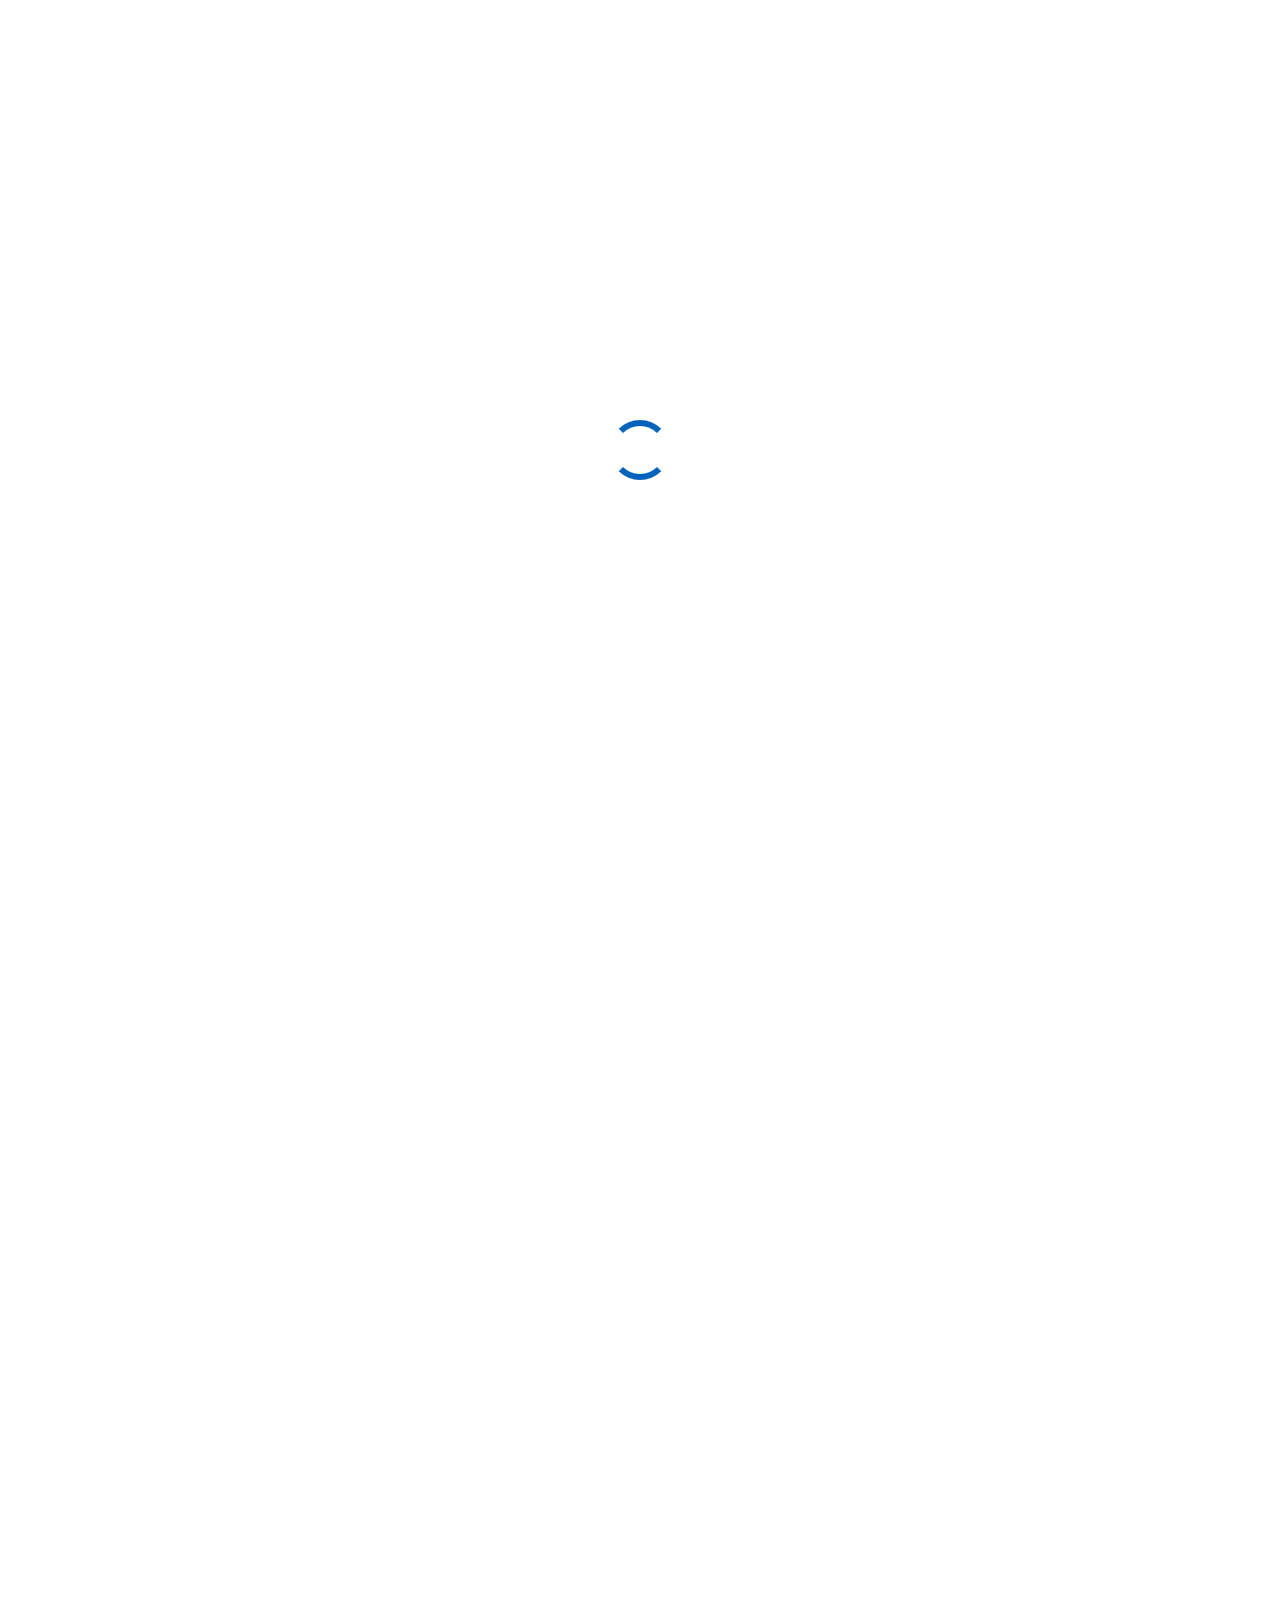
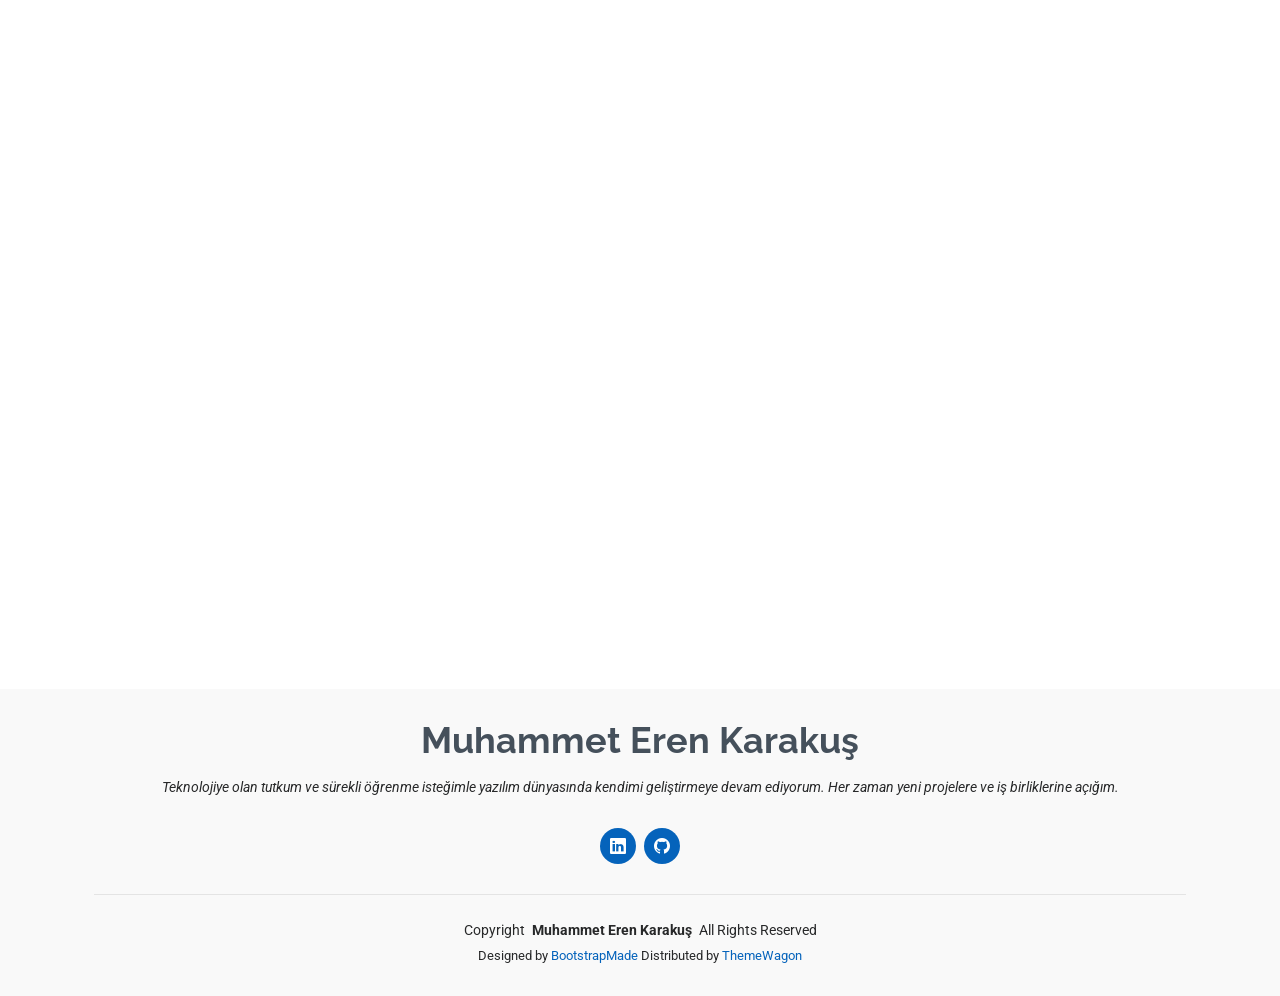
==== commit 8386f1db: "final ihope so" ====
--- a/index.html
+++ b/index.html
@@ -168,67 +168,93 @@
                     <!-- İlk sütun -->
                     <div class="col-lg-6">
                         <div class="skill-item">
-                            <h4 style="font-size: 24px; font-weight: bold;">Java</h4>
-                            <p style="font-size: 16px;">
-                                Java programlama dilini, kurumsal mimari ve nesne yönelimli prensiplerle kompleks
-                                sistemlerin geliştirilmesinde aktif olarak kullandım:
-                            </p>
-                            <ul style="font-size: 16px; margin-left: 20px;">
-                                <li>
-                                    <strong>Yardım Bağışı Uygulaması:</strong> Bağış organizasyonlarını ve
-                                    etkinliklerini yönetmek, bağış süreçlerini şeffaf ve izlenebilir hale getirmek
-                                    amacıyla geliştirilen geniş kapsamlı bir otomasyon sistemidir. Proje; bağışçıların,
-                                    gönüllülerin ve kaynakların yönetimini sağlayarak sosyal sorumluluk projelerinde
-                                    verimliliği artıran bir çözüm sundu.
-                                </li>
-                                <li>
-                                    <strong>MP3 Player:</strong> Kullanıcı dostu arayüz tasarımı, gelişmiş çalma listesi
-                                    yönetimi ve medya kontrol yeteneklerine sahip masaüstü uygulamasıdır. Swing
-                                    kütüphanesi ve ses işleme kütüphaneleri kullanılarak optimize edilmiştir.
-                                </li>
-                                <li>
-                                    <strong>Duyuru Otomasyonu:</strong> Kurumsal iletişim süreçlerini dijitalleştiren,
-                                    gerçek zamanlı veri tabanı entegrasyonuna ve kullanıcı bazlı yetkilendirme sistemine
-                                    sahip yönetim platformudur.
-                                </li>
-                            </ul>
-                        </div>
-
-                        <div class="skill-item">
-                            <h4 style="font-size: 24px; font-weight: bold;">C</h4>
-                            <p style="font-size: 16px;">
-                                C dilini düşük seviyeli sistem programlama ve kaynak yönetimi projelerinde kullandım.
-                                Özellikle <strong>Sanal Bellek Yönetimi</strong> projemde, işletim sistemi seviyesinde
-                                bellek tahsisi, sayfalama algoritmaları ve bellek verimliliği optimizasyonları üzerinde
-                                derinlemesine çalışmalar yürüttüm.
-                            </p>
-                        </div>
-
-                        <div class="skill-item">
-                            <h4 style="font-size: 24px; font-weight: bold;">ODI (Oracle Data Integrator)</h4>
-                            <p style="font-size: 16px;">
-                                ETL (Extract, Transform, Load) süreçlerini tasarlayarak büyük veri setlerinin
-                                entegrasyonu ve dönüşümü süreçlerini yönettim. SQL ve PL/SQL kullanarak veri ambarı
-                                modelleme, performans iyileştirme ve veri kalitesi kontrolü konularında deneyim
-                                kazandım.
-                            </p>
-                        </div>
-
-                        <div class="skill-item">
                             <h4 style="font-size: 24px; font-weight: bold;">Python</h4>
                             <p style="font-size: 16px;">
-                                Finansal teknolojiler ve otomasyon sistemlerinde Python'un esnekliğinden yararlanıyorum:
+                                Finansal teknolojiler, veri analizi ve otomasyon sistemlerinde Python'un geniş
+                                ekosisteminden yararlanıyorum. Özellikle trading botları, blockchain veri analizi ve
+                                makine öğrenmesi projelerinde aktif olarak kullanıyorum:
                             </p>
                             <ul style="font-size: 16px; margin-left: 20px;">
                                 <li>
                                     <strong>Crypto Trading Bot:</strong> Binance Futures API entegrasyonu ile LightGBM
-                                    makine öğrenmesi modellerini kullanarak otomatik piyasa analizi ve işlem yürütme
-                                    sistemi.
+                                    ve XGBoost gibi makine öğrenmesi modellerini kullanarak otomatik piyasa analizi,
+                                    teknik indikatör hesaplama ve risk yönetimli işlem yürütme sistemi. 20'den fazla
+                                    teknik indikatörle gerçek zamanlı sinyal üretimi sağlar.
                                 </li>
                                 <li>
                                     <strong>Blockchain Veri Analizi:</strong> On-chain verilerin anlık takibi, cüzdan
-                                    hareketlerinin analizi ve piyasa trendlerinin tespiti için geliştirilen özel
-                                    analitik araçlar.
+                                    hareketlerinin profillenmesi, balina aktivitelerinin tespiti ve piyasa trendlerinin
+                                    öngörülmesi için geliştirilen kapsamlı analitik araçlar ve dashboard sistemleri.
+                                </li>
+                                <li>
+                                    <strong>Polymarket CopyTrade Bot:</strong> Başarılı trader cüzdanlarının işlemlerini
+                                    milisaniyeler içinde tespit edip otomatik kopyalama yapan, Polygon ağı üzerinde
+                                    çalışan otomasyon sistemi.
+                                </li>
+                            </ul>
+                        </div>
+
+                        <div class="skill-item">
+                            <h4 style="font-size: 24px; font-weight: bold;">.NET / C#</h4>
+                            <p style="font-size: 16px;">
+                                Kurumsal sınıf web ve masaüstü uygulamaları geliştirmede .NET ekosistemini kullanıyorum.
+                                Katmanlı mimari, Entity Framework, LINQ ve modern tasarım desenleriyle production-grade
+                                sistemler inşa ediyorum:
+                            </p>
+                            <ul style="font-size: 16px; margin-left: 20px;">
+                                <li>
+                                    <strong>Automotive Log Monitoring Platform:</strong> Anadolu Isuzu bünyesinde
+                                    geliştirilen, araçlardan gelen telemetri ve hata loglarını gerçek zamanlı izleyen,
+                                    AI destekli RAG sistemleri ve OTA (Over-the-Air) güncelleme yönetimi sunan kapsamlı
+                                    kurumsal platformdur. SignalR ile anlık bildirimler ve dashboard görselleştirmeleri
+                                    içerir.
+                                </li>
+                                <li>
+                                    <strong>MVC5 Portfolyo & Blog Sistemleri:</strong> Web tasarım ve backend pratikleri
+                                    kapsamında geliştirilmiş, dinamik içerik yönetimi, kullanıcı kimlik doğrulama ve rol
+                                    bazlı yetkilendirme sistemlerine sahip modern web uygulamaları.
+                                </li>
+                            </ul>
+                        </div>
+
+                        <div class="skill-item">
+                            <h4 style="font-size: 24px; font-weight: bold;">TypeScript / Node.js</h4>
+                            <p style="font-size: 16px;">
+                                Modern JavaScript ekosisteminde tip güvenli ve ölçeklenebilir uygulamalar
+                                geliştiriyorum. Backend API'ler, bot sistemleri ve real-time uygulamalarda aktif olarak
+                                kullanıyorum:
+                            </p>
+                            <ul style="font-size: 16px; margin-left: 20px;">
+                                <li>
+                                    <strong>PolyHawk Tracker:</strong> Polymarket platformundaki balina hareketlerini
+                                    gerçek zamanlı izleyen, cüzdan bazlı kârlılık analizleri yapan ve insider trading
+                                    kalıplarını tespit eden ileri seviye bot sistemi. Telegram entegrasyonu ile anlık
+                                    sinyaller ve detaylı piyasa özetleri sunar.
+                                </li>
+                                <li>
+                                    <strong>AI Frontend Geliştirme:</strong> AIATUS AI stajında yapay zeka tabanlı
+                                    kullanıcı arayüzlerinin geliştirilmesi, RESTful API entegrasyonları ve modern
+                                    frontend framework'leri ile çalışma deneyimi.
+                                </li>
+                            </ul>
+                        </div>
+
+                        <div class="skill-item">
+                            <h4 style="font-size: 24px; font-weight: bold;">SQL & Veritabanı Yönetimi</h4>
+                            <p style="font-size: 16px;">
+                                İlişkisel veritabanı tasarımı, sorgu optimizasyonu ve büyük veri kümeleri üzerinde ETL
+                                süreçleri yönetiminde deneyim sahibiyim:
+                            </p>
+                            <ul style="font-size: 16px; margin-left: 20px;">
+                                <li>
+                                    <strong>Oracle & PL/SQL:</strong> Ziraat Teknoloji stajında Oracle Data Integrator
+                                    (ODI) kullanarak karmaşık ETL süreçleri tasarımı, veri ambarı modelleme ve büyük
+                                    ölçekli veri transformasyonları gerçekleştirdim.
+                                </li>
+                                <li>
+                                    <strong>MS SQL Server:</strong> .NET projelerinde Entity Framework Code
+                                    First/Database First yaklaşımları, stored procedure optimizasyonu ve performans
+                                    tuning çalışmaları.
                                 </li>
                             </ul>
                         </div>
@@ -237,19 +263,29 @@
                     <!-- İkinci sütun -->
                     <div class="col-lg-6">
                         <div class="skill-item">
-                            <h4 style="font-size: 24px; font-weight: bold;">.NET / C#</h4>
+                            <h4 style="font-size: 24px; font-weight: bold;">Otomasyon & LLM Araçları</h4>
                             <p style="font-size: 16px;">
-                                Kurumsal sınıf web ve masaüstü uygulamaları geliştirme:
+                                Modern AI agent'ları ve otomasyon platformlarını profesyonel iş akışlarında etkin
+                                şekilde kullanıyorum. Geliştirme süreçlerini hızlandırmak ve tekrarlayan görevleri
+                                otomatize etmek için bu araçları aktif olarak entegre ediyorum:
                             </p>
                             <ul style="font-size: 16px; margin-left: 20px;">
                                 <li>
-                                    <strong>Log Monitoring Platform:</strong> Anadolu Isuzu bünyesinde geliştirilen,
-                                    araçlardan gelen log verilerini gerçek zamanlı izleyen, AI destekli RAG sistemleri
-                                    ve OTA (Over-the-Air) güncelleme yönetimi sunan kapsamlı bir platformdur.
-                                </li>
-                                <li>
-                                    <strong>MVC5 Portfolyo:</strong> Web tasarım ve backend pratikleri kapsamında
-                                    geliştirilmiş, dinamik içerik yönetimine sahip portfolyo ve blog sistemleri.
+                                    <strong>AI Coding Agents:</strong> Claude Code, OpenAI Codex ve GitHub Copilot gibi
+                                    yapay zeka destekli kod asistanlarını profesyonel geliştirme süreçlerinde aktif
+                                    olarak kullanıyorum. Kod üretimi, refactoring, debugging ve dokümantasyon oluşturma
+                                    süreçlerinde AI agent'larından maksimum verim alıyorum.
+                                </li>
+                                <li>
+                                    <strong>n8n Workflow Automation:</strong> İş süreçlerini otomatize etmek için n8n
+                                    platformu ile webhook entegrasyonları, API zincirleme ve scheduled task'lar
+                                    oluşturuyorum. Trading botları için bildirim sistemleri ve veri pipeline'ları
+                                    kuruyorum.
+                                </li>
+                                <li>
+                                    <strong>LLM Entegrasyonu:</strong> RAG (Retrieval-Augmented Generation) sistemleri,
+                                    prompt engineering ve LLM API entegrasyonları ile akıllı otomasyon çözümleri
+                                    geliştiriyorum.
                                 </li>
                             </ul>
                         </div>
@@ -257,35 +293,48 @@
                         <div class="skill-item">
                             <h4 style="font-size: 24px; font-weight: bold;">Go</h4>
                             <p style="font-size: 16px;">
-                                <strong>Polymarket Auto Trade Bot:</strong> Yüksek eşzamanlılık (concurrency) gerektiren
-                                trading operasyonlarında Go dilinin performans avantajlarını kullanarak, düşük gecikmeli
-                                veri analizi ve hızlı emir iletim sistemleri kurguladım.
-                            </p>
-                        </div>
-
-                        <div class="skill-item">
-                            <h4 style="font-size: 24px; font-weight: bold;">TypeScript / Node.js</h4>
-                            <p style="font-size: 16px;">
-                                <strong>PolyHawk:</strong> Blockchain tabanlı tahmin piyasalarında (Polymarket) balina
-                                hareketlerini izleyen, teknik analiz ve duyarlılık analizi yapan ileri seviye bot
-                                sistemleri.
-                            </p>
+                                Yüksek performans ve concurrent processing gerektiren sistemlerde Go dilinin
+                                avantajlarından yararlanıyorum:
+                            </p>
+                            <ul style="font-size: 16px; margin-left: 20px;">
+                                <li>
+                                    <strong>Polymarket Auto Trade Bot:</strong> Polymarket CLOB üzerinden piyasa yapıcı
+                                    (market maker) stratejileri uygulayan, Go'nun goroutine ve channel yapılarıyla
+                                    milisaniye seviyesinde düşük gecikmeli işlem yürüten yüksek performanslı trading
+                                    sistemi. Concurrent veri akışı ve hızlı emir iletimi için optimize edilmiştir.
+                                </li>
+                            </ul>
                         </div>
 
                         <div class="skill-item">
                             <h4 style="font-size: 24px; font-weight: bold;">AI / Machine Learning</h4>
                             <p style="font-size: 16px;">
-                                Veriden değer üretme süreçlerinde; RAG (Retrieval-Augmented Generation) mimarileri,
-                                sınıflandırma modelleri ve büyük veri setleri üzerinde tahminleme algoritmaları
-                                kullanarak akıllı çözümler geliştiriyorum.
-                            </p>
+                                Veriden değer üretme süreçlerinde makine öğrenmesi ve yapay zeka teknolojilerini
+                                uyguluyorum. Trading sistemlerinde tahminleme, otomotiv sektöründe log analizi ve doğal
+                                dil işleme projelerinde deneyim sahibiyim:
+                            </p>
+                            <ul style="font-size: 16px; margin-left: 20px;">
+                                <li>LightGBM, XGBoost gibi gradient boosting modelleri ile finansal tahminleme</li>
+                                <li>RAG (Retrieval-Augmented Generation) mimarileri ile akıllı soru-cevap sistemleri
+                                </li>
+                                <li>Otomotiv log verilerinden anomali tespiti ve predictive maintenance</li>
+                            </ul>
                         </div>
 
                         <div class="skill-item">
-                            <h4 style="font-size: 24px; font-weight: bold;">HTML & CSS</h4>
+                            <h4 style="font-size: 24px; font-weight: bold;">C (Sistem Programlama)</h4>
                             <p style="font-size: 16px;">
-                                Modern, responsive ve kullanıcı deneyimi odaklı arayüzler tasarlıyor; Bootstrap gibi
-                                frameworkler ve saf CSS ile görsel mükemmellik ve erişilebilirlik sağlıyorum.
+                                Düşük seviyeli sistem programlama ve bellek yönetimi projelerinde C dilini kullandım.
+                                <strong>Sanal Bellek Yönetimi</strong> projemde işletim sistemi seviyesinde bellek
+                                tahsisi, sayfalama algoritmaları ve verimlilik optimizasyonları üzerinde çalıştım.
+                            </p>
+                        </div>
+
+                        <div class="skill-item">
+                            <h4 style="font-size: 24px; font-weight: bold;">Java</h4>
+                            <p style="font-size: 16px;">
+                                Nesne yönelimli programlama prensipleriyle masaüstü uygulamaları geliştirdim. Swing ile
+                                MP3 Player ve bağış yönetim sistemleri gibi projeler tamamladım.
                             </p>
                         </div>
                     </div>
@@ -505,22 +554,23 @@
                     </div>
                 </div>
 
-                <!-- 5. Proje: MP3 Player -->
+                <!-- 5. Proje: AI Model Eğitimleri & SQL Server Yönetimi -->
                 <div class="row portfolio-zigzag-item" data-aos="fade-up">
                     <div class="col-lg-7">
                         <div class="portfolio-zigzag-img">
-                            <img src="/MyResume-1.0.0/assets/img/masonry-portfolio/MP3.png" alt="MP3 Player">
+                            <img src="/MyResume-1.0.0/assets/img/masonry-portfolio/aimodel.png" alt="AI Model Training">
                         </div>
                     </div>
                     <div class="col-lg-5">
                         <div class="portfolio-zigzag-content text-start">
-                            <h3>MP3 Player</h3>
-                            <p>Java ve Swing kütüphanesi kullanılarak geliştirilen, modern ve kullanıcı dostu arayüze
-                                sahip bir medya oynatıcıdır. Özelleştirilebilir çalma listeleri, gelişmiş medya
-                                kontrolleri (hızlandırma, görselleştirici) ve dosya sistemi entegrasyonu ile tam
-                                kapsamlı bir masaüstü uygulamasıdır.</p>
+                            <h3>AI Model Eğitimleri & Veri Yönetimi</h3>
+                            <p>Otomotiv, tıp ve doküman işleme alanlarında görüntü işleme odaklı yapay zeka modelleri
+                                eğittim. Veri hazırlama, model optimizasyonu ve deployment süreçlerinde aktif görev
+                                aldım. Ayrıca SQL Server ve Oracle Data Integrator (ODI) kullanarak kurumsal veri ambarı
+                                yönetimi, ETL süreçleri tasarımı ve büyük ölçekli veri transformasyonları
+                                gerçekleştirdim.</p>
                             <div class="portfolio-zigzag-links">
-                                <span style="font-style: italic; color: #888;">Eğitim Odaklı Proje</span>
+                                <span style="font-style: italic; color: #888;">Kurumsal & Eğitim Projeleri</span>
                             </div>
                         </div>
                     </div>
@@ -569,22 +619,23 @@
                     </div>
                 </div>
 
-                <!-- 8. Proje: Duyuru İşlemleri -->
+                <!-- 8. Proje: MP3 Player -->
                 <div class="row portfolio-zigzag-item flex-row-reverse" data-aos="fade-up">
                     <div class="col-lg-7">
                         <div class="portfolio-zigzag-img">
-                            <img src="/MyResume-1.0.0/assets/img/masonry-portfolio/DuyuruIslemleri.png"
-                                alt="Duyuru Platformu">
+                            <img src="/MyResume-1.0.0/assets/img/masonry-portfolio/MP3.png" alt="MP3 Player">
                         </div>
                     </div>
                     <div class="col-lg-5">
                         <div class="portfolio-zigzag-content text-end">
-                            <h3>Duyuru İşlemleri Otomasyonu</h3>
-                            <p>Kurumsal duyuru ve iç iletişim süreçlerini yönetmek amacıyla geliştirilen, Java tabanlı
-                                bir otomasyon platformudur. Veri tabanı entegrasyonu, rol bazlı erişim yetkilendirmesi
-                                ve geçmişe dönük raporlama sistemleri ile dijital dönüşüm süreçlerine katkı sağlar.</p>
+                            <h3>MP3 Player</h3>
+                            <p>Java ve Swing kütüphanesi kullanılarak geliştirilen, modern ve kullanıcı dostu arayüze
+                                sahip bir medya oynatıcıdır. Özelleştirilebilir çalma listeleri, gelişmiş medya
+                                kontrolleri ve dosya sistemi entegrasyonu ile tam kapsamlı bir masaüstü uygulamasıdır.
+                            </p>
                             <div class="portfolio-zigzag-links" style="justify-content: flex-end;">
-                                <span style="font-style: italic; color: #888;">Kurumsal Çözüm</span>
+                                <a href="https://github.com/eren-karakus0/MP3-Player" target="_blank"
+                                    class="github">GitHub</a>
                             </div>
                         </div>
                     </div>
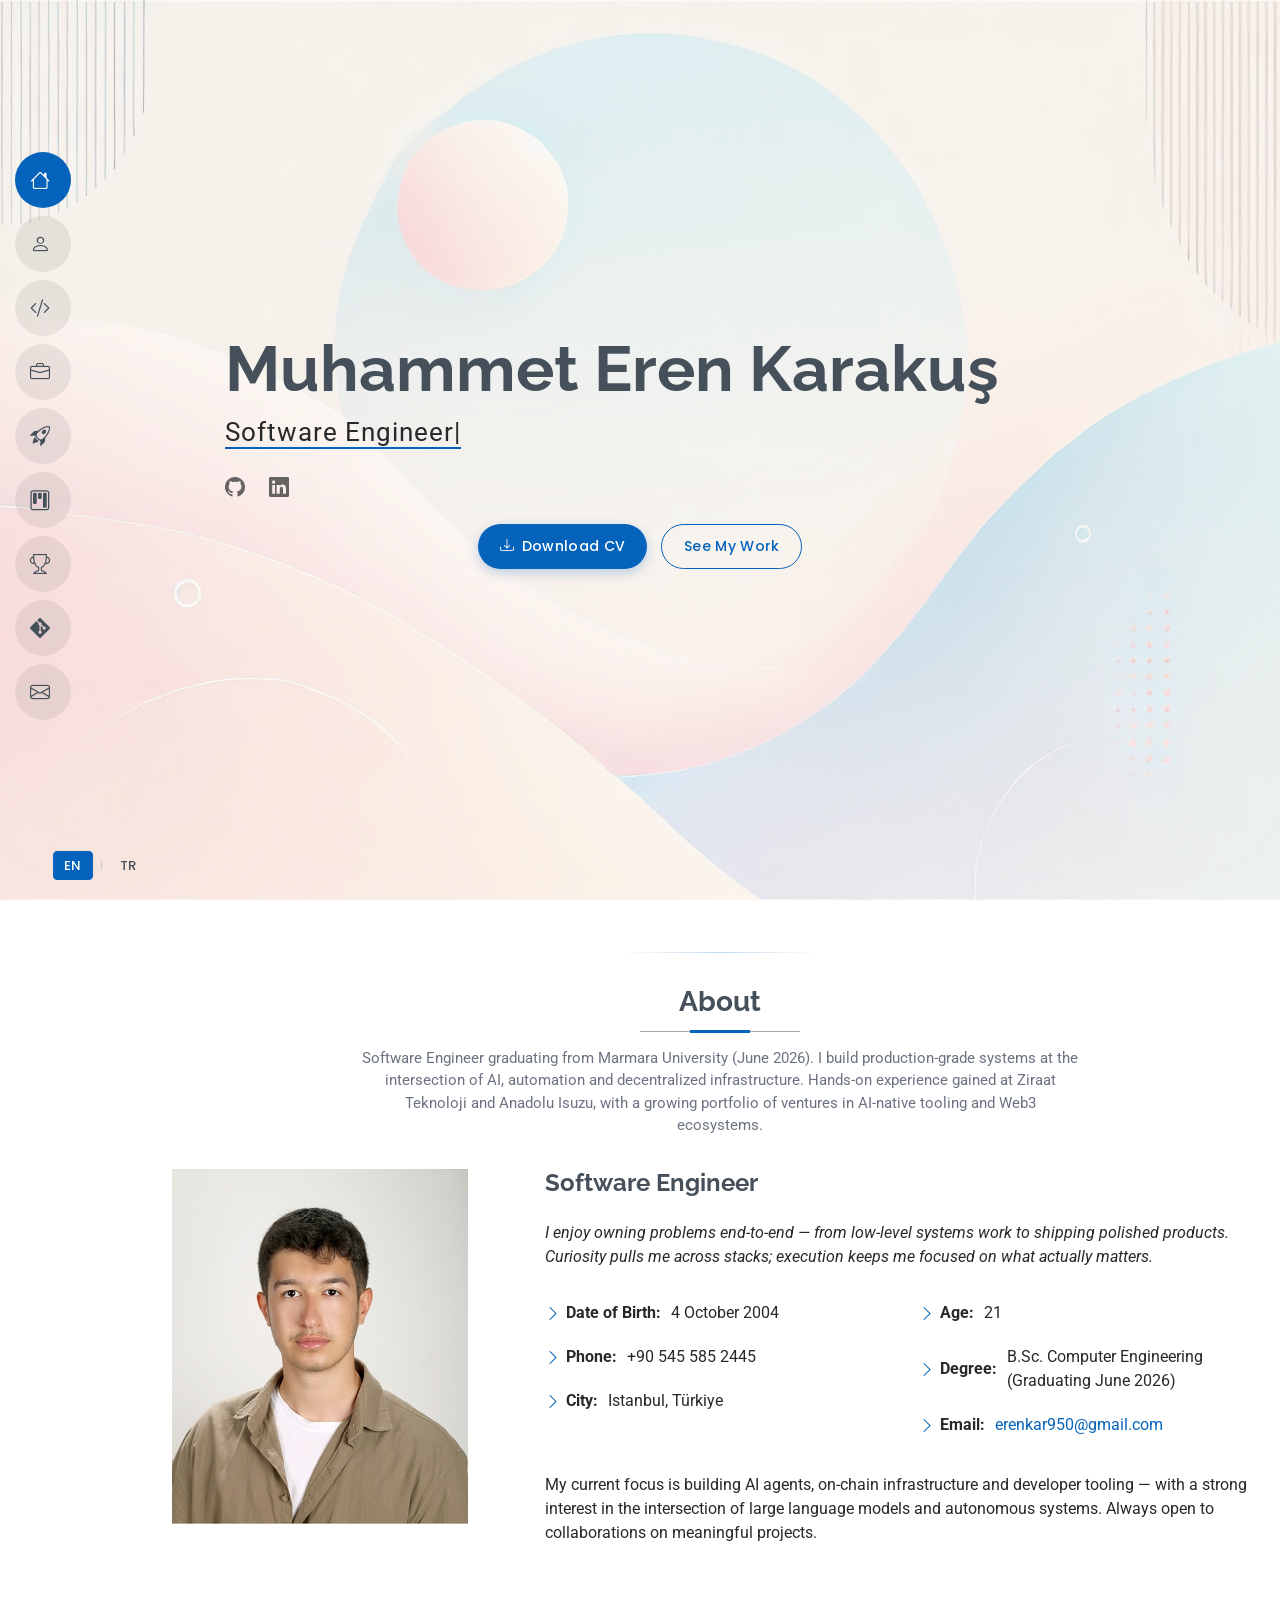
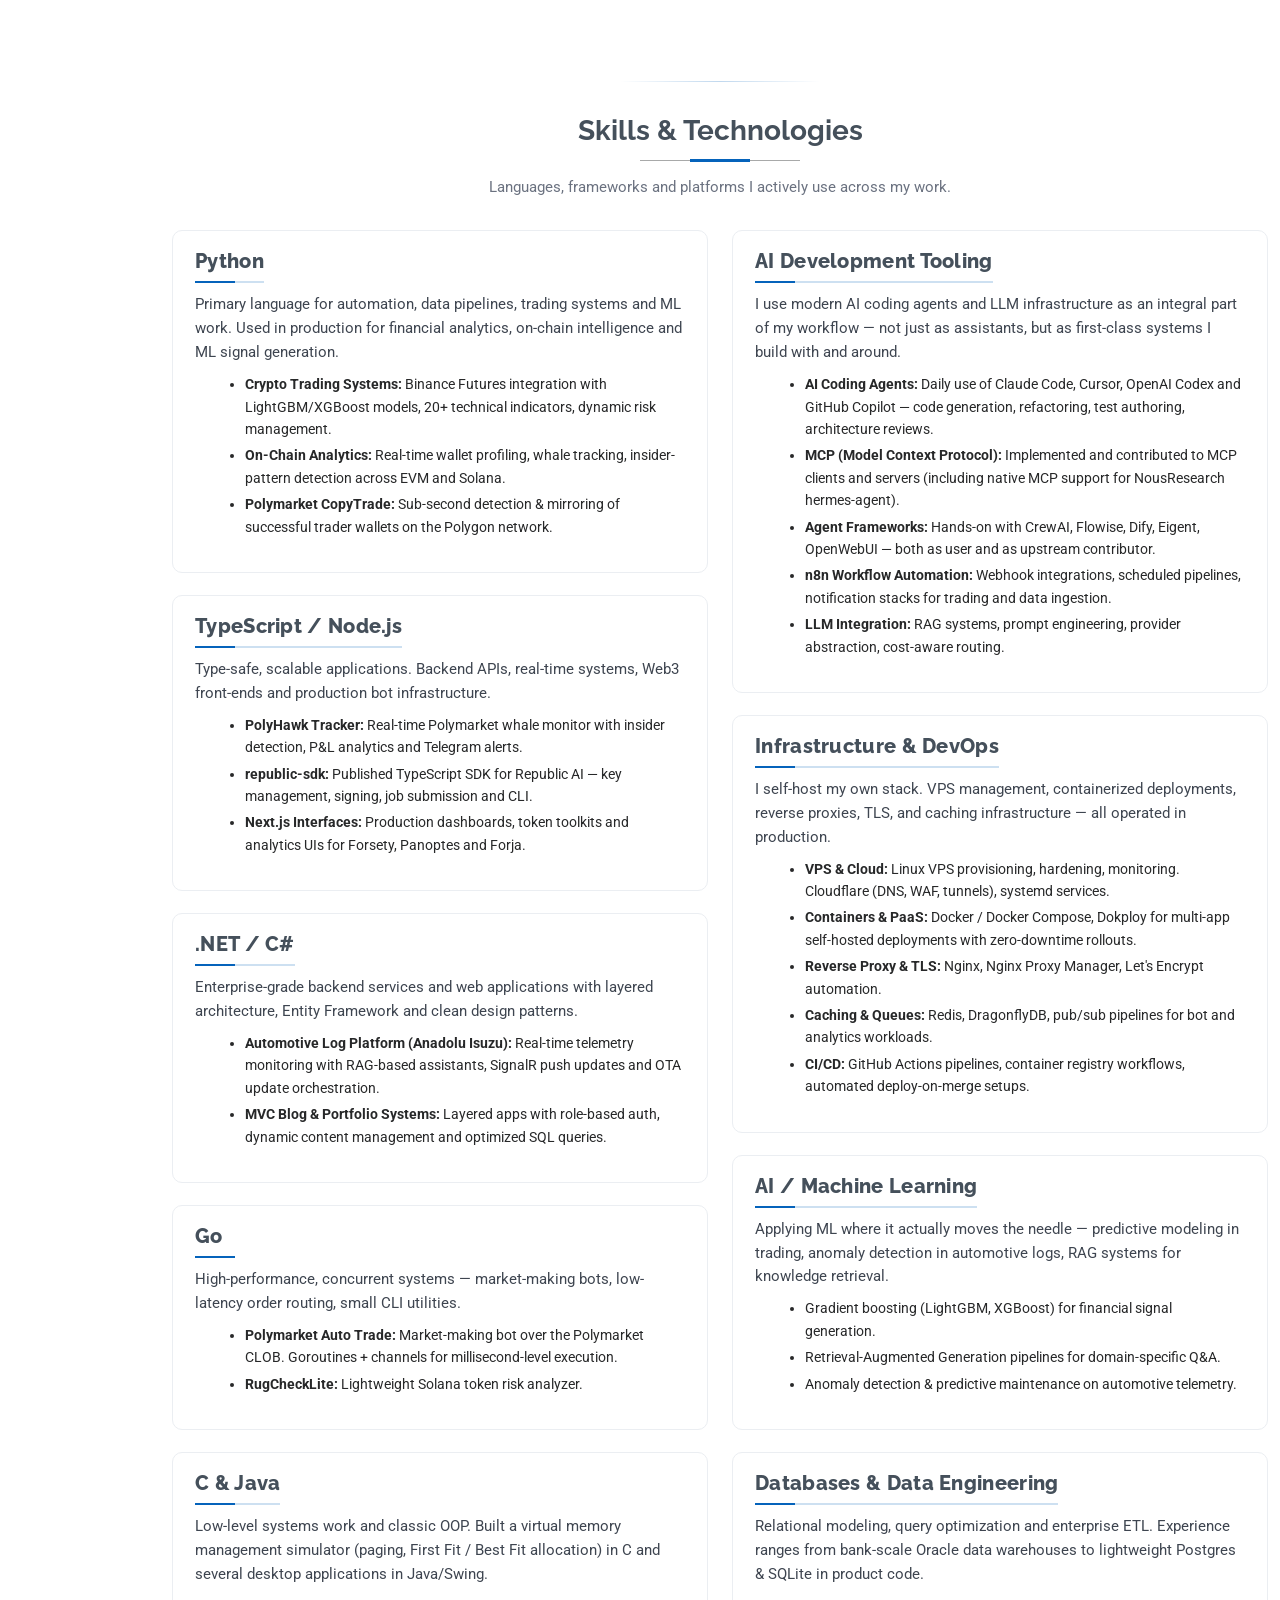
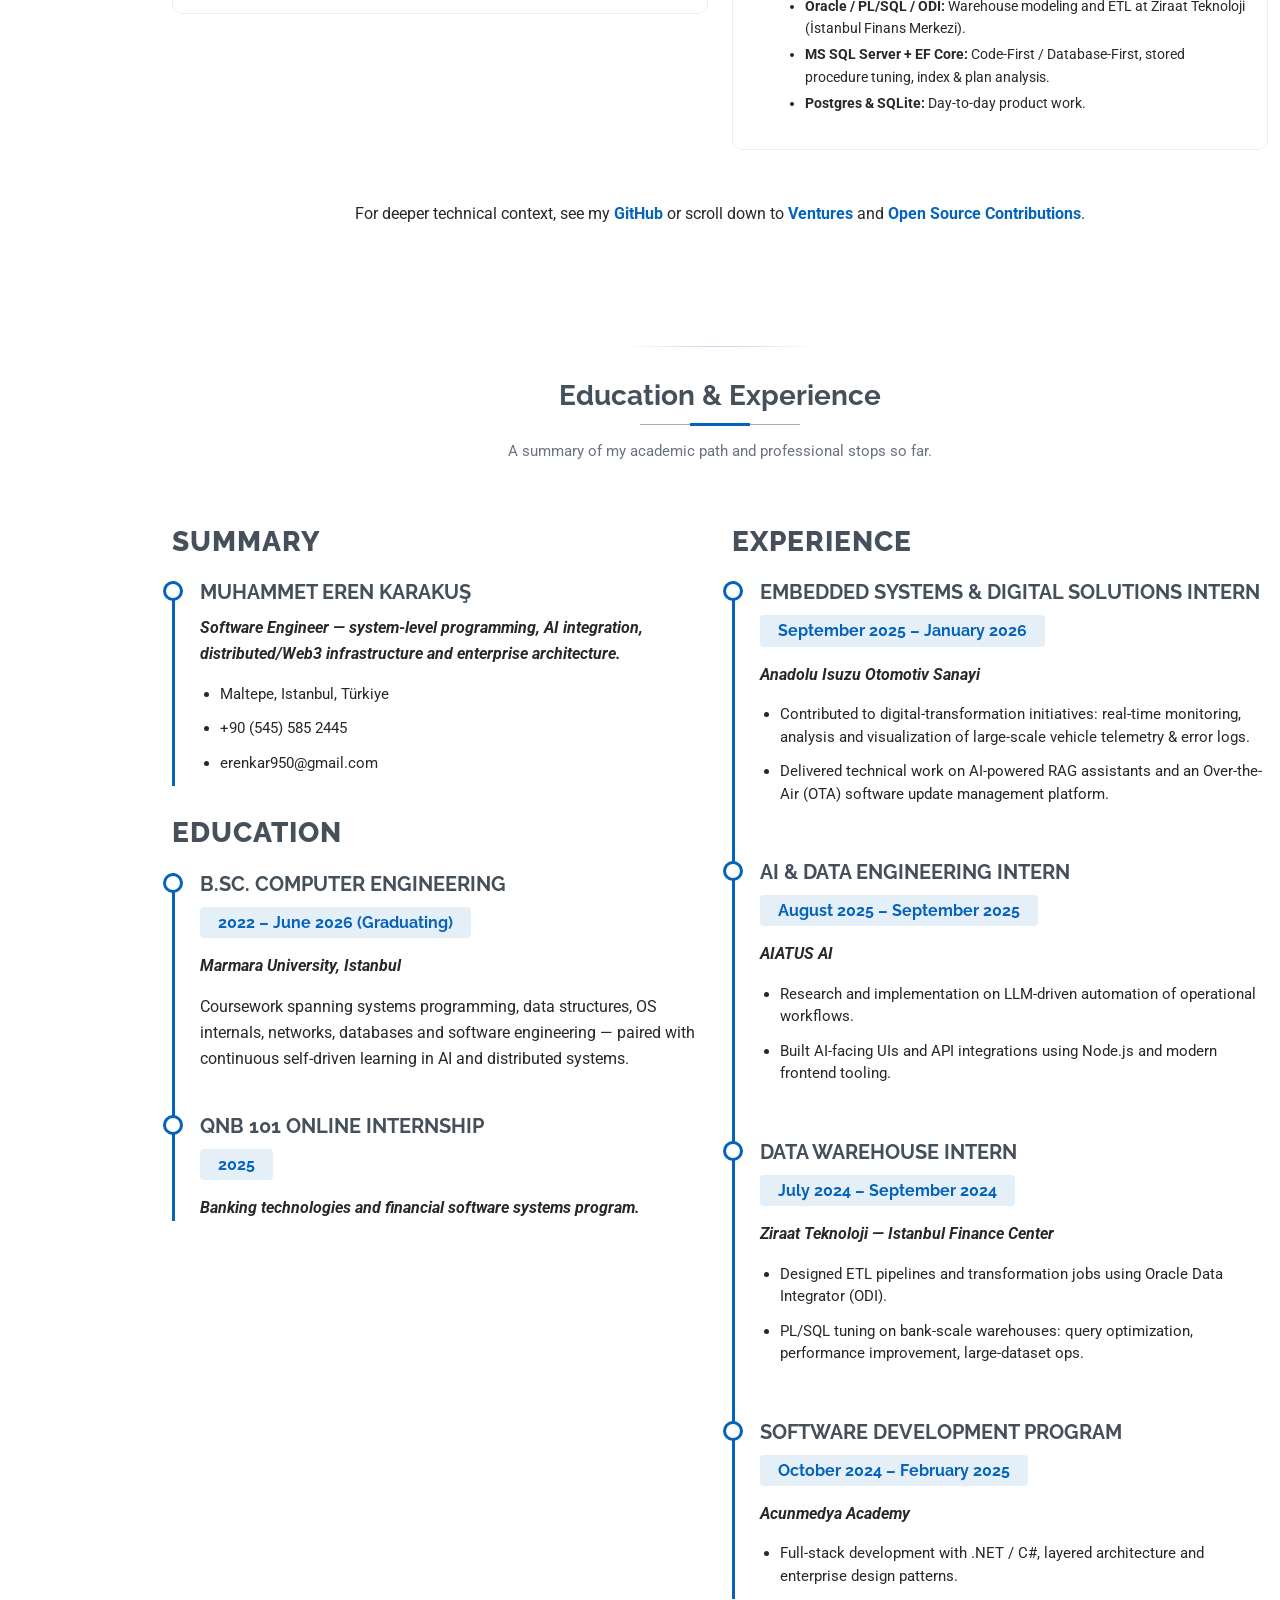
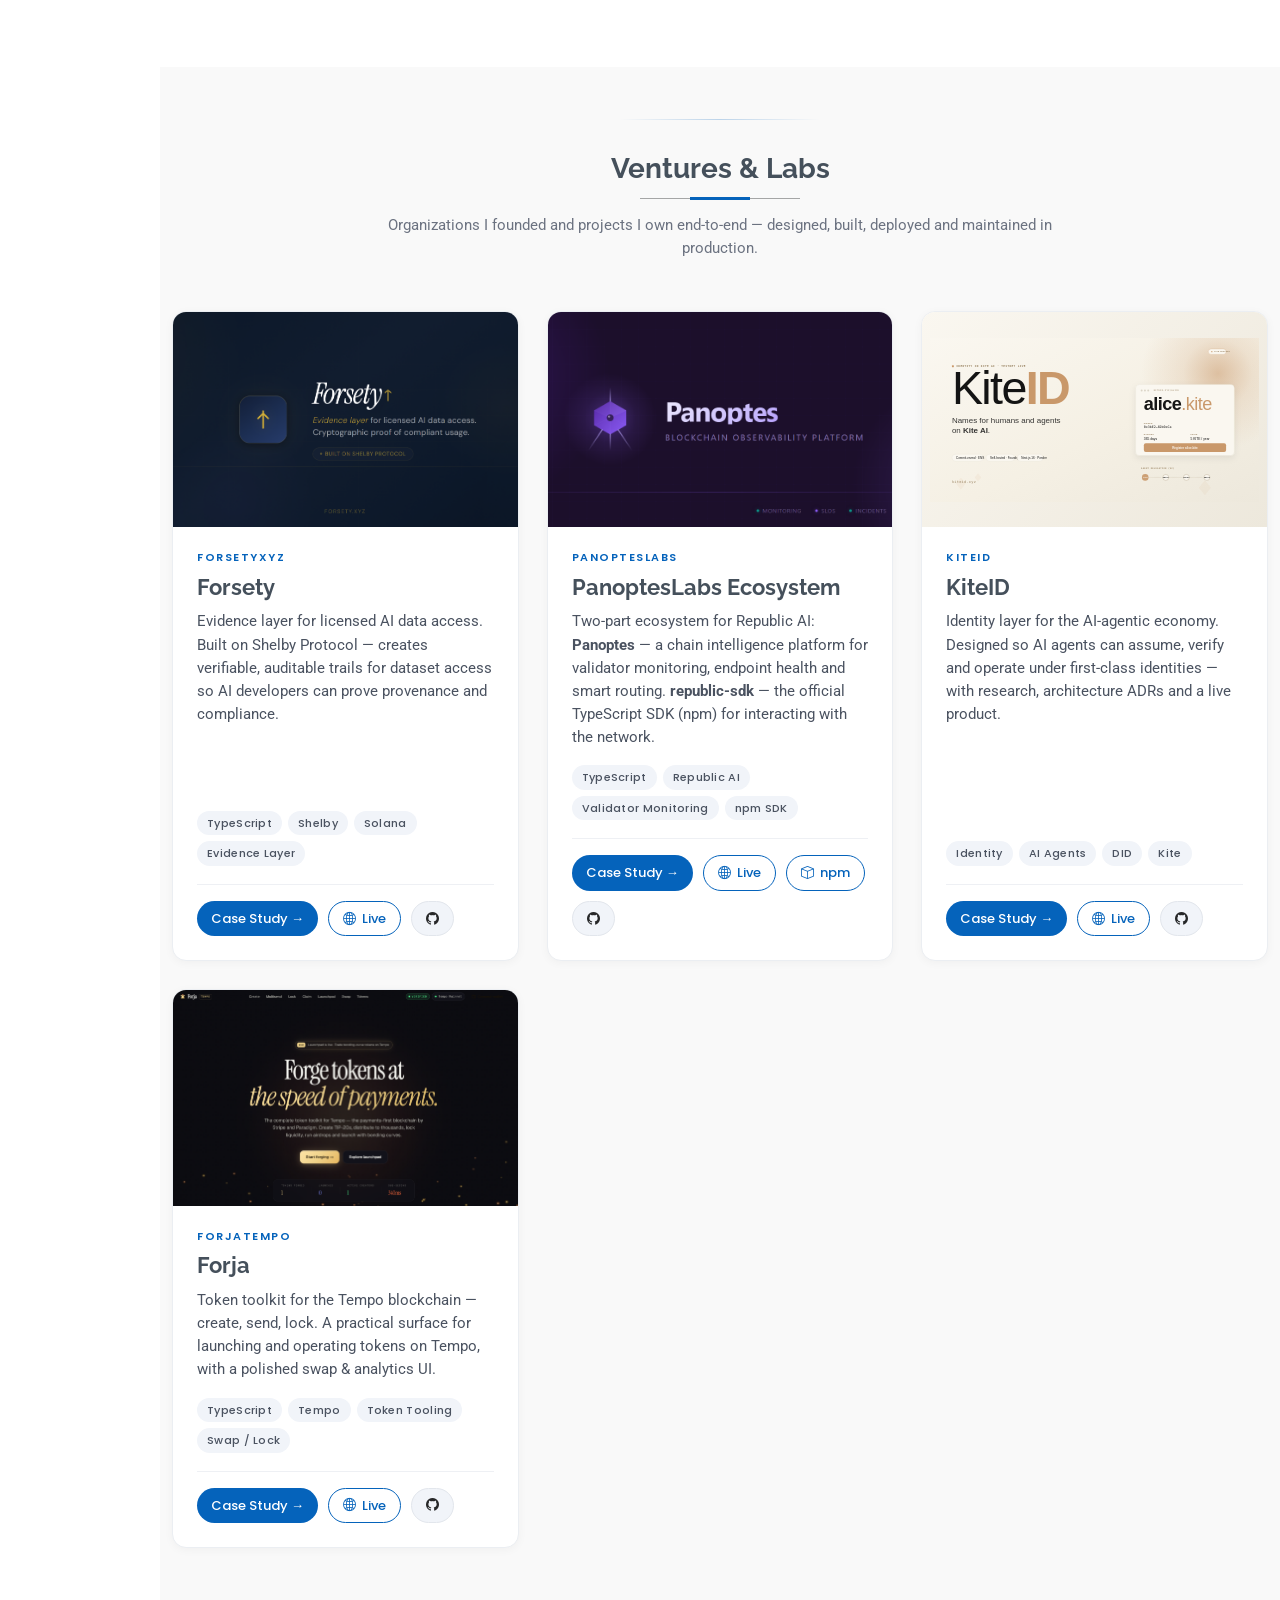
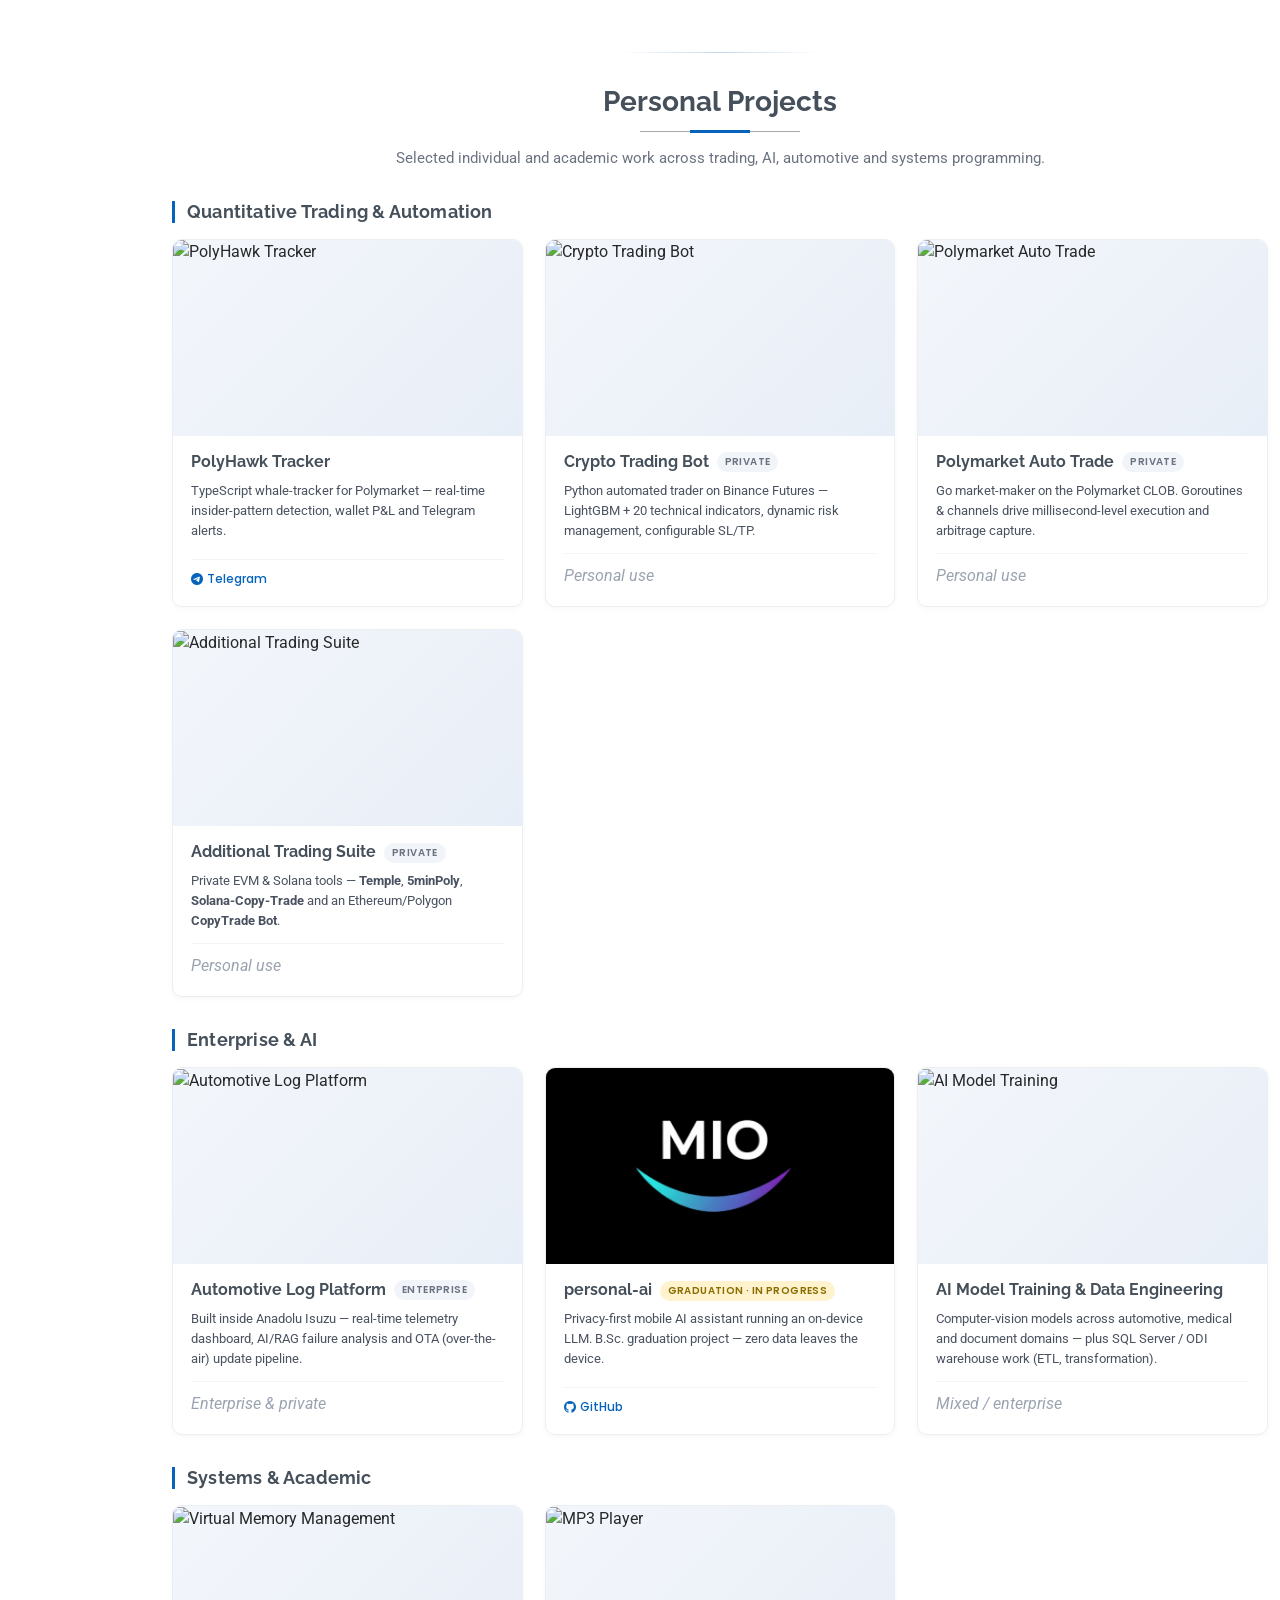
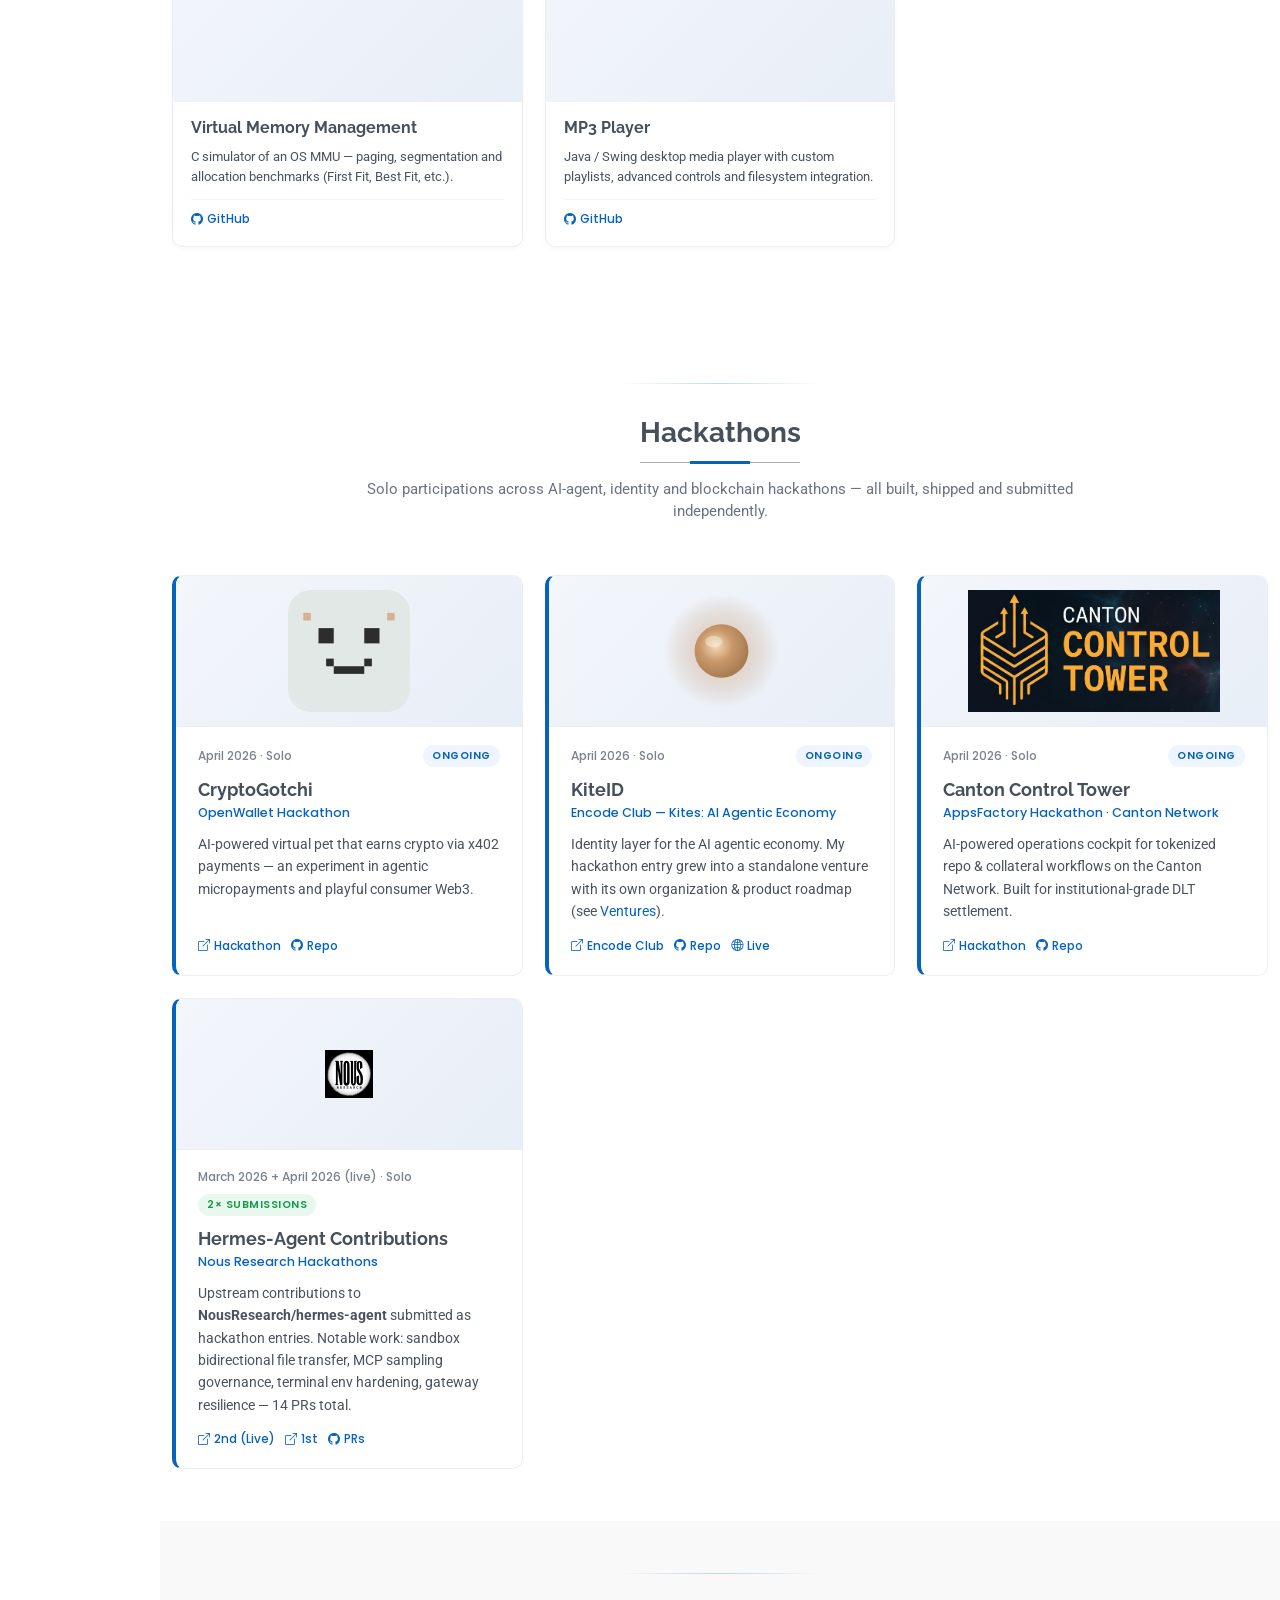
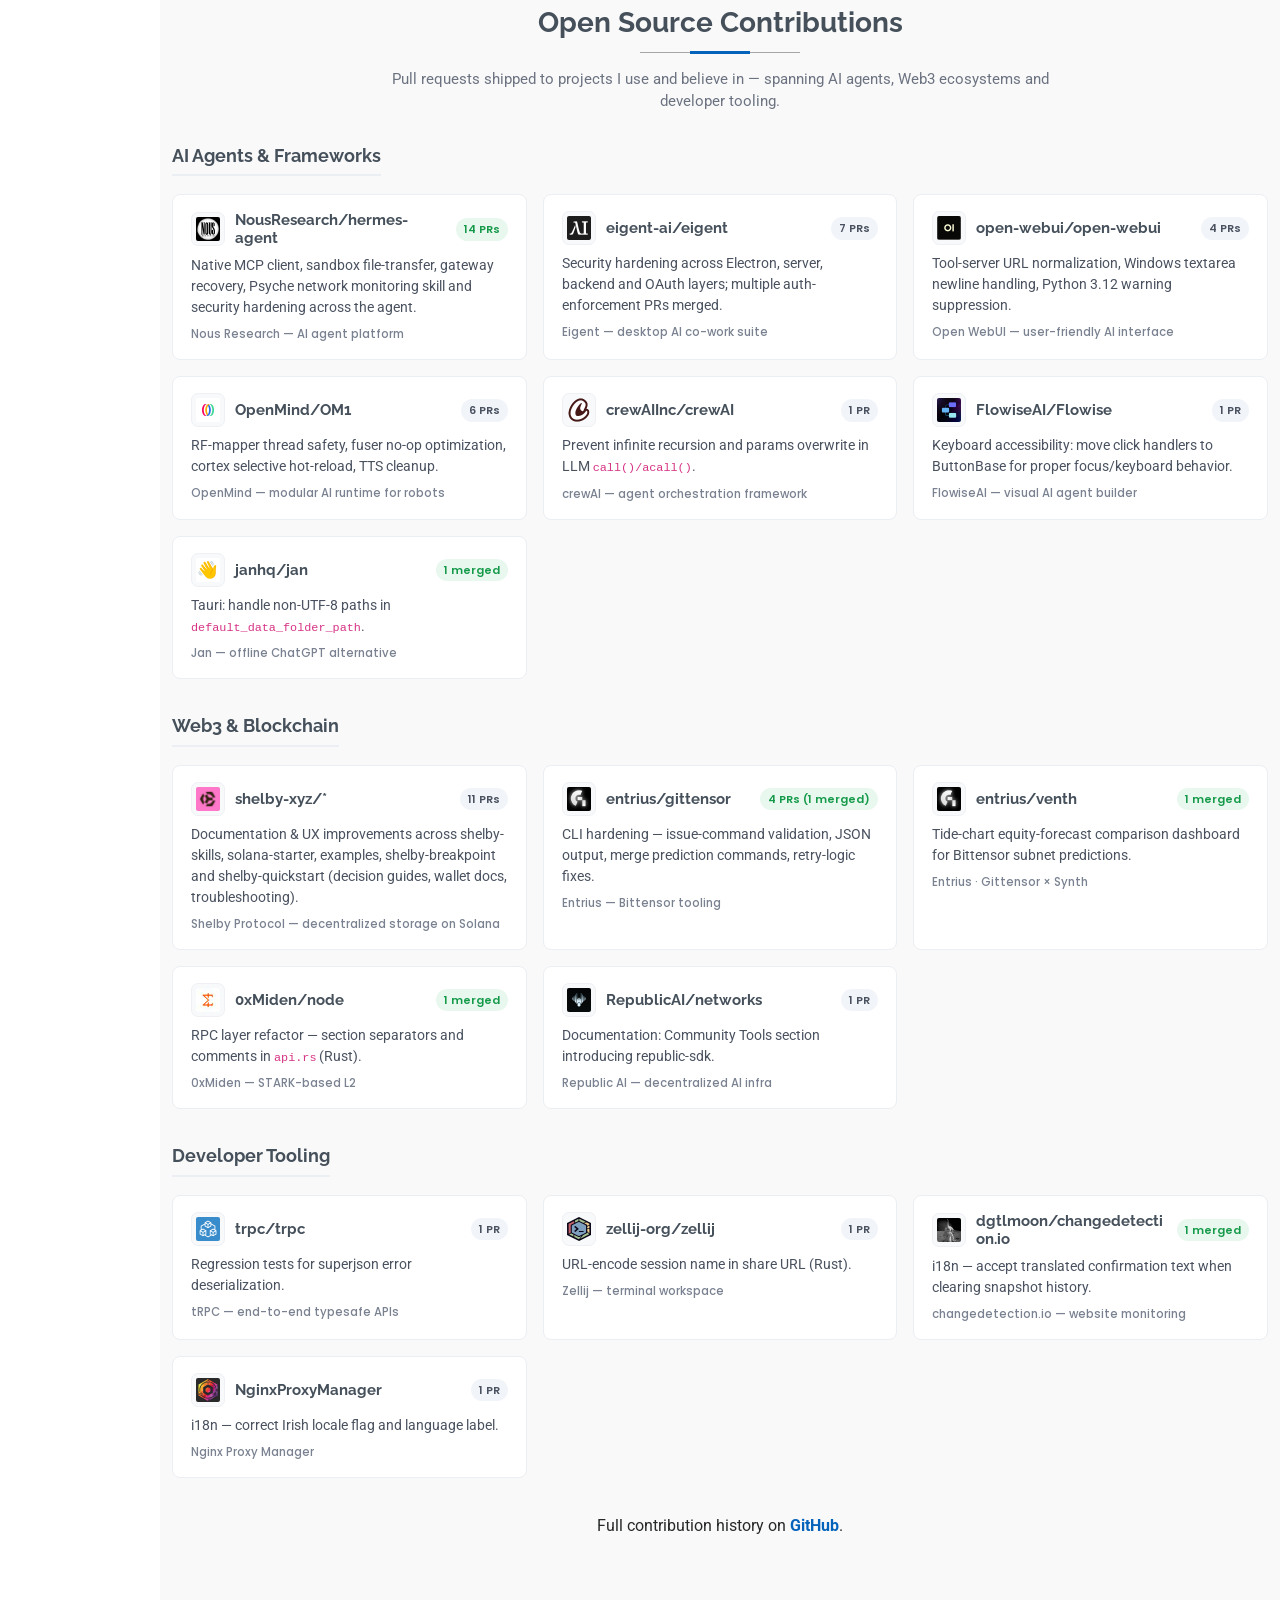
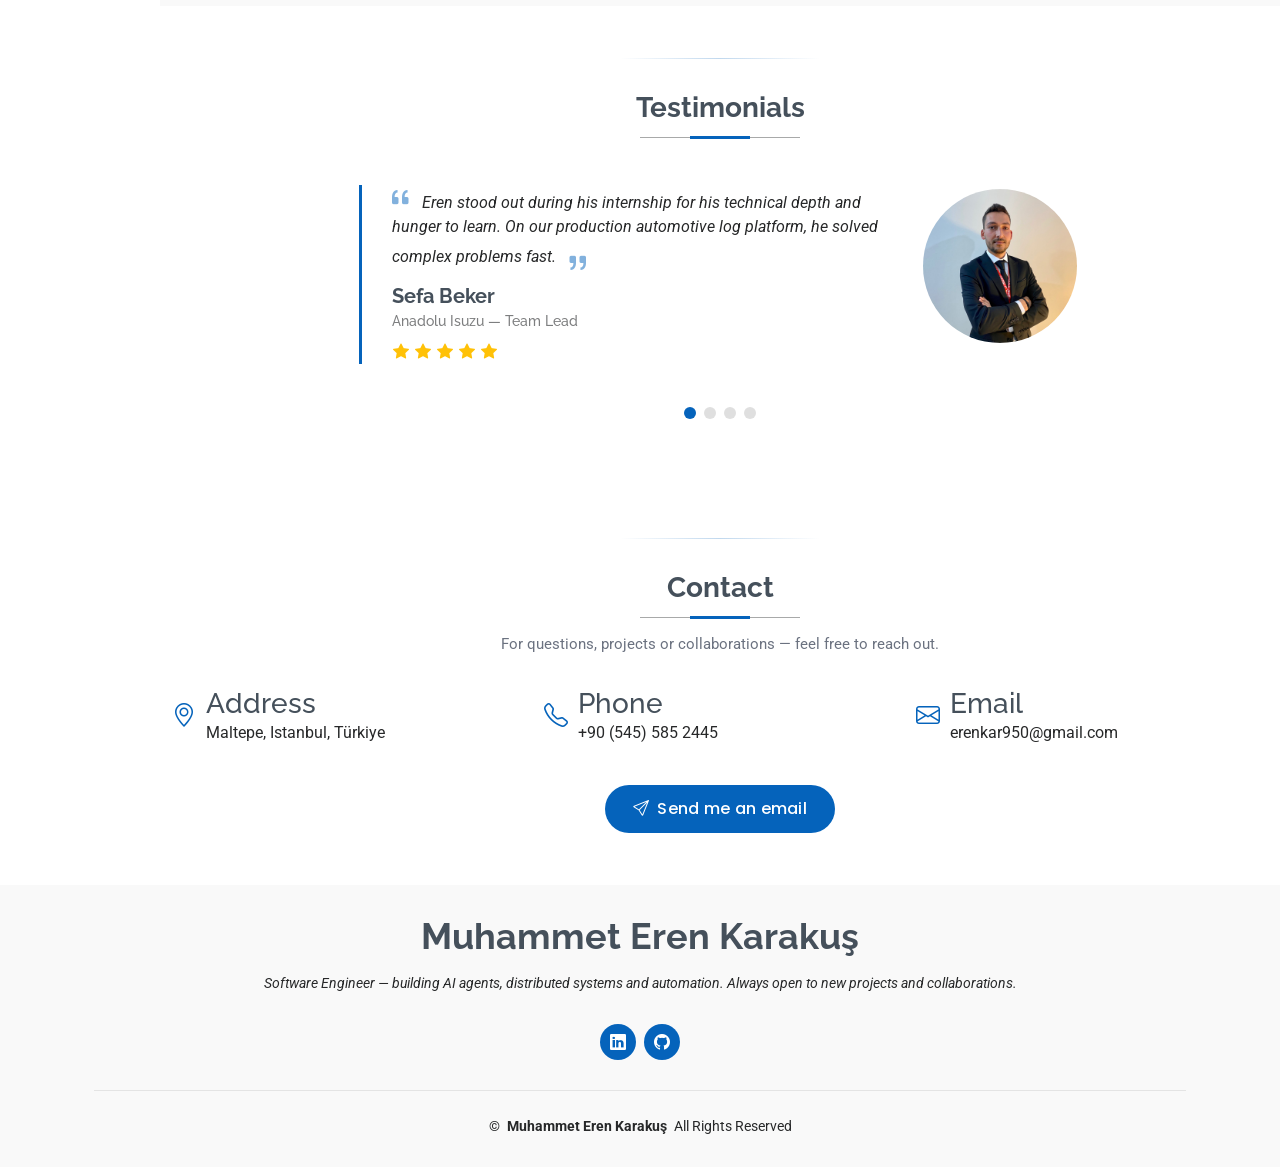
==== commit d4ccae68: "major portfolio redesign: ventures, hackathons, OSS, bilingual CV Full rewrite reflecting 2026 work." ====
--- a/index.html
+++ b/index.html
@@ -1,12 +1,27 @@
 <!DOCTYPE html>
-<html lang="en">
+<html lang="en" data-lang="en">
 
 <head>
     <meta charset="utf-8">
     <meta content="width=device-width, initial-scale=1.0" name="viewport">
-    <title>Portfolio Eren Karakus</title>
-    <meta content="" name="description">
-    <meta content="" name="keywords">
+    <title>Muhammet Eren Karakuş — Software Engineer</title>
+    <meta name="description"
+        content="Software Engineer building AI agents, distributed systems and automation tools. Founder of Forsety, PanoptesLabs, KiteID and ForjaTempo.">
+    <meta name="keywords"
+        content="Muhammet Eren Karakus, software engineer, AI agents, automation, distributed systems, Web3, blockchain, Solana, full-stack, portfolio">
+    <meta name="author" content="Muhammet Eren Karakuş">
+
+    <!-- Open Graph / Twitter -->
+    <meta property="og:title" content="Muhammet Eren Karakuş — Software Engineer">
+    <meta property="og:description"
+        content="Software Engineer building AI agents, distributed systems and automation tools.">
+    <meta property="og:image" content="https://merenkarakus.com/MyResume-1.0.0/assets/img/erenPortfolyoresmi.jpg">
+    <meta property="og:url" content="https://merenkarakus.com/">
+    <meta property="og:type" content="website">
+    <meta name="twitter:card" content="summary_large_image">
+
+    <link rel="alternate" hreflang="en" href="https://merenkarakus.com/">
+    <link rel="alternate" hreflang="tr" href="https://merenkarakus.com/?lang=tr">
 
     <!-- Favicons -->
     <link href="/MyResume-1.0.0/assets/img/logoFoto.png" rel="icon">
@@ -26,16 +41,9 @@
     <link href="/MyResume-1.0.0/assets/vendor/glightbox/css/glightbox.min.css" rel="stylesheet">
     <link href="/MyResume-1.0.0/assets/vendor/swiper/swiper-bundle.min.css" rel="stylesheet">
 
-    <!-- Main CSS File -->
+    <!-- Main CSS + custom additions -->
     <link href="/MyResume-1.0.0/assets/css/main.css" rel="stylesheet">
-
-    <!-- =======================================================
-    * Template Name: MyResume
-    * Template URL: https://bootstrapmade.com/free-html-bootstrap-template-my-resume/
-    * Updated: Jun 29 2024 with Bootstrap v5.3.3
-    * Author: BootstrapMade.com
-    * License: https://bootstrapmade.com/license/
-    ======================================================== -->
+    <link href="/MyResume-1.0.0/assets/css/custom.css" rel="stylesheet">
 </head>
 
 
@@ -47,405 +55,620 @@
 
         <nav id="navmenu" class="navmenu">
             <ul>
-                <li><a href="#hero" class="active"><i class="bi bi-house navicon"></i><span>Ana Sayfa</span></a></li>
-                <li><a href="#about"><i class="bi bi-person navicon"></i><span>Hakkımda</span></a></li>
-                <li><a href="#skills"><i class="bi bi-code-slash navicon"></i><span>Çalıştığım Teknolojiler</span></a>
-                </li>
-                <li><a href="#resume"><i class="bi bi-file-earmark-text navicon"></i><span>Eğitim ve Deneyim</span></a>
-                </li>
-                <li><a href="#portfolio"><i class="bi bi-images navicon"></i><span>Portfolyo</span></a></li>
-                <li><a href="#testimonials"><i class="bi bi-people navicon"></i><span>Referanslar</span></a></li>
-                <li><a href="#contact"><i class="bi bi-envelope navicon"></i><span>İletişim</span></a></li>
+                <li><a href="#hero" class="active"><i class="bi bi-house navicon"></i>
+                        <span lang="en">Home</span><span lang="tr">Ana Sayfa</span></a></li>
+                <li><a href="#about"><i class="bi bi-person navicon"></i>
+                        <span lang="en">About</span><span lang="tr">Hakkımda</span></a></li>
+                <li><a href="#skills"><i class="bi bi-code-slash navicon"></i>
+                        <span lang="en">Skills</span><span lang="tr">Yetkinlikler</span></a></li>
+                <li><a href="#experience"><i class="bi bi-briefcase navicon"></i>
+                        <span lang="en">Experience</span><span lang="tr">Deneyim</span></a></li>
+                <li><a href="#ventures"><i class="bi bi-rocket-takeoff navicon"></i>
+                        <span lang="en">Ventures</span><span lang="tr">Girişimler</span></a></li>
+                <li><a href="#projects"><i class="bi bi-kanban navicon"></i>
+                        <span lang="en">Projects</span><span lang="tr">Projeler</span></a></li>
+                <li><a href="#hackathons"><i class="bi bi-trophy navicon"></i>
+                        <span lang="en">Hackathons</span><span lang="tr">Hackathonlar</span></a></li>
+                <li><a href="#opensource"><i class="bi bi-git navicon"></i>
+                        <span lang="en">Open Source</span><span lang="tr">Açık Kaynak</span></a></li>
+                <li><a href="#contact"><i class="bi bi-envelope navicon"></i>
+                        <span lang="en">Contact</span><span lang="tr">İletişim</span></a></li>
             </ul>
         </nav>
 
+        <div class="lang-switcher" id="langSwitcher">
+            <button class="lang-btn" data-lang-target="en">EN</button>
+            <span class="lang-sep">|</span>
+            <button class="lang-btn" data-lang-target="tr">TR</button>
+        </div>
+
     </header>
 
 
     <main class="main">
 
-        <!-- Hero Section -->
-
+        <!-- ============== Hero Section ============== -->
         <section id="hero" class="hero section light-background">
 
-            <img src="/MyResume-1.0.0/assets/img/erenPortfolyoresmi.jpg" alt="">
+            <img src="/MyResume-1.0.0/assets/img/erenPortfolyoresmi.jpg" alt="Muhammet Eren Karakuş">
 
             <div class="container" data-aos="zoom-out">
                 <div class="row justify-content-center">
                     <div class="col-lg-9">
                         <h2>Muhammet Eren Karakuş</h2>
-                        <p><span class="typed"
-                                data-typed-items="Yazılım Geliştiricisi, Mühendis Adayı, Yenilikçi"></span><span
-                                class="typed-cursor typed-cursor--blink" aria-hidden="true"></span></p>
+                        <p>
+                            <span class="typed"
+                                data-typed-items-en="Software Engineer, AI &amp; Automation Builder"
+                                data-typed-items-tr="Yazılım Mühendisi, AI &amp; Otomasyon"></span>
+                            <span class="typed-cursor typed-cursor--blink" aria-hidden="true"></span>
+                        </p>
+
                         <div class="social-links">
-                            <a href="https://github.com/eren-karakus0" target="_blank"><i class="bi bi-github"></i></a>
-                            <a href="https://www.linkedin.com/in/muhammeterenkarakus" target="_blank"><i
-                                    class="bi bi-linkedin"></i></a>
+                            <a href="https://github.com/eren-karakus0" target="_blank" aria-label="GitHub">
+                                <i class="bi bi-github"></i>
+                            </a>
+                            <a href="https://www.linkedin.com/in/muhammeterenkarakus" target="_blank"
+                                aria-label="LinkedIn">
+                                <i class="bi bi-linkedin"></i>
+                            </a>
+                        </div>
+
+                        <div class="hero-cta">
+                            <a class="btn-cv"
+                                href="/MyResume-1.0.0/assets/cv/Muhammet-Eren-Karakus-CV.pdf"
+                                download>
+                                <i class="bi bi-download"></i>
+                                <span lang="en">Download CV</span>
+                                <span lang="tr">CV İndir</span>
+                            </a>
+                            <a class="btn-cv btn-outline" href="#ventures">
+                                <span lang="en">See My Work</span>
+                                <span lang="tr">Çalışmalarımı Gör</span>
+                            </a>
                         </div>
                     </div>
                 </div>
             </div>
 
         </section>
-
-
         <!-- /Hero Section -->
 
+
+        <!-- ============== About Section ============== -->
         <section id="about" class="about section">
 
-            <!-- Section Title -->
             <div class="container section-title" data-aos="fade-up">
-                <h2>Hakkımda</h2>
-                <p>Marmara Üniversitesi Bilgisayar Mühendisliği 4. sınıf öğrencisiyim. Sistem seviyesi programlama ve
-                    production-grade yazılım geliştirme konularında uygulamalı deneyime sahibim. Ziraat Teknoloji ve
-                    Anadolu Isuzu gibi kurumsal ortamlarda edindiğim tecrübelerle, yenilikçi ve etkili çözümler
-                    geliştirmeyi hedefliyorum.</p>
-            </div><!-- End Section Title -->
+                <h2 lang="en">About</h2>
+                <h2 lang="tr">Hakkımda</h2>
+                <p lang="en">
+                    Software Engineer graduating from Marmara University (June 2026). I build production-grade
+                    systems at the intersection of AI, automation and decentralized infrastructure. Hands-on
+                    experience gained at Ziraat Teknoloji and Anadolu Isuzu, with a growing portfolio of
+                    ventures in AI-native tooling and Web3 ecosystems.
+                </p>
+                <p lang="tr">
+                    Marmara Üniversitesi Bilgisayar Mühendisliği'nden Haziran 2026'da mezun olan bir Yazılım
+                    Mühendisiyim. AI, otomasyon ve dağıtık sistemler kesişiminde production-grade sistemler
+                    geliştiriyorum. Ziraat Teknoloji ve Anadolu Isuzu'da edindiğim saha deneyiminin yanında;
+                    AI-native araçlar ve Web3 ekosistemlerinde büyüyen bir girişim portföyüne sahibim.
+                </p>
+            </div>
 
             <div class="container" data-aos="fade-up" data-aos-delay="100">
-
                 <div class="row gy-4 justify-content-center">
                     <div class="col-lg-4">
                         <img src="/MyResume-1.0.0/assets/img/vesikalik.jpg" class="img-fluid"
                             alt="Muhammet Eren Karakuş">
                     </div>
                     <div class="col-lg-8 content">
-                        <h2>Bilgisayar Mühendisi Adayı</h2>
-                        <p class="fst-italic py-3">
-                            Bireysel ve ekip çalışmalarıyla çeşitli projelerde yer alarak hem teknik hem de kişisel
-                            becerilerimi geliştirmeye devam ediyorum. Teknolojiye olan tutkum, öğrenme isteğimle
-                            birleşerek her zaman daha ileriye gitmemi sağlıyor.
+                        <h2 lang="en">Software Engineer</h2>
+                        <h2 lang="tr">Yazılım Mühendisi</h2>
+                        <p class="fst-italic py-3" lang="en">
+                            I enjoy owning problems end-to-end — from low-level systems work to shipping
+                            polished products. Curiosity pulls me across stacks; execution keeps me focused
+                            on what actually matters.
+                        </p>
+                        <p class="fst-italic py-3" lang="tr">
+                            Problemleri uçtan uca sahiplenmeyi severim — düşük seviye sistem çalışmasından,
+                            tamamlanmış ürünleri yayına almaya kadar. Merakım beni farklı stack'ler arasında
+                            dolaştırır; ama iş teslimatında odaklı kalırım.
                         </p>
                         <div class="row">
                             <div class="col-lg-6">
                                 <ul>
-                                    <li><i class="bi bi-chevron-right"></i> <strong>Doğum Tarihi:</strong> <span>4 Ekim
-                                            2004</span></li>
-                                    <li><i class="bi bi-chevron-right"></i> <strong>Telefon Numarası:</strong> <span>+90
-                                            545 585 2445</span></li>
-                                    <li><i class="bi bi-chevron-right"></i> <strong>Şehir:</strong> <span>İstanbul,
-                                            Türkiye</span></li>
+                                    <li><i class="bi bi-chevron-right"></i>
+                                        <strong lang="en">Date of Birth:</strong><strong lang="tr">Doğum Tarihi:</strong>
+                                        <span>4 October 2004</span>
+                                    </li>
+                                    <li><i class="bi bi-chevron-right"></i>
+                                        <strong lang="en">Phone:</strong><strong lang="tr">Telefon:</strong>
+                                        <span>+90 545 585 2445</span>
+                                    </li>
+                                    <li><i class="bi bi-chevron-right"></i>
+                                        <strong lang="en">City:</strong><strong lang="tr">Şehir:</strong>
+                                        <span>Istanbul, Türkiye</span>
+                                    </li>
                                 </ul>
                             </div>
                             <div class="col-lg-6">
                                 <ul>
-                                    <li><i class="bi bi-chevron-right"></i> <strong>Yaş:</strong> <span>21</span></li>
-                                    <li><i class="bi bi-chevron-right"></i> <strong>Derece:</strong> <span>Lisans (Devam
-                                            Ediyor)</span></li>
-                                    <li><i class="bi bi-chevron-right"></i> <strong>Email:</strong> <span><a
-                                                href="mailto:erenkar950@gmail.com">erenkar950@gmail.com</a></span></li>
+                                    <li><i class="bi bi-chevron-right"></i>
+                                        <strong lang="en">Age:</strong><strong lang="tr">Yaş:</strong>
+                                        <span>21</span>
+                                    </li>
+                                    <li><i class="bi bi-chevron-right"></i>
+                                        <strong lang="en">Degree:</strong><strong lang="tr">Derece:</strong>
+                                        <span lang="en">B.Sc. Computer Engineering (Graduating June 2026)</span>
+                                        <span lang="tr">Lisans Bilgisayar Müh. (Haziran 2026 Mezun)</span>
+                                    </li>
+                                    <li><i class="bi bi-chevron-right"></i>
+                                        <strong>Email:</strong>
+                                        <span><a href="mailto:erenkar950@gmail.com">erenkar950@gmail.com</a></span>
+                                    </li>
                                 </ul>
                             </div>
                         </div>
-                        <p class="py-3">
-                            Yazılım geliştirme, veri analitiği ve proje yönetimi gibi alanlarda uzmanlaşmayı
-                            hedefliyorum. Amacım, teknolojik yeniliklere adapte olarak yaratıcı ve etkili çözümler
-                            geliştirmek. Kişisel gelişimime katkı sağlayacak her türlü projede yer almaktan mutluluk
-                            duyarım.
+                        <p class="py-3" lang="en">
+                            My current focus is building AI agents, on-chain infrastructure and developer
+                            tooling — with a strong interest in the intersection of large language models and
+                            autonomous systems. Always open to collaborations on meaningful projects.
+                        </p>
+                        <p class="py-3" lang="tr">
+                            Güncel odağım AI agent'lar, on-chain altyapı ve geliştirici araçları inşa etmek —
+                            büyük dil modelleri ile otonom sistemlerin kesişimine özellikle ilgi duyuyorum.
+                            Anlamlı projelerde iş birliklerine her zaman açığım.
                         </p>
                     </div>
                 </div>
-
             </div>
 
-        </section><!-- /About Section -->
-
-        <!-- About Section -->
-        <!-- Stats Section -->
-        <!-- Skills Section -->
+        </section>
+        <!-- /About Section -->
+
+
+        <!-- ============== Skills Section ============== -->
         <section id="skills" class="skills section">
 
-            <!-- Section Title -->
             <div class="container section-title" data-aos="fade-up">
-                <h2 style="font-weight: bold; font-size: 36px;">Çalıştığım Teknolojiler</h2>
-                <p style="font-size: 18px;">Çalışma alanımda kullandığım teknolojiler ve bu teknolojilerle
-                    gerçekleştirdiğim projeler aşağıda yer almaktadır.</p>
-            </div><!-- End Section Title -->
+                <h2 lang="en">Skills &amp; Technologies</h2>
+                <h2 lang="tr">Yetkinlikler ve Teknolojiler</h2>
+                <p lang="en">Languages, frameworks and platforms I actively use across my work.</p>
+                <p lang="tr">Çalışmalarımda aktif olarak kullandığım diller, framework'ler ve platformlar.</p>
+            </div>
 
             <div class="container" data-aos="fade-up" data-aos-delay="100">
 
                 <div class="row skills-content skills-animation">
-                    <!-- İlk sütun -->
+
+                    <!-- COL 1 -->
                     <div class="col-lg-6">
+
                         <div class="skill-item">
-                            <h4 style="font-size: 24px; font-weight: bold;">Python</h4>
-                            <p style="font-size: 16px;">
-                                Finansal teknolojiler, veri analizi ve otomasyon sistemlerinde Python'un geniş
-                                ekosisteminden yararlanıyorum. Özellikle trading botları, blockchain veri analizi ve
-                                makine öğrenmesi projelerinde aktif olarak kullanıyorum:
-                            </p>
-                            <ul style="font-size: 16px; margin-left: 20px;">
-                                <li>
-                                    <strong>Crypto Trading Bot:</strong> Binance Futures API entegrasyonu ile LightGBM
-                                    ve XGBoost gibi makine öğrenmesi modellerini kullanarak otomatik piyasa analizi,
-                                    teknik indikatör hesaplama ve risk yönetimli işlem yürütme sistemi. 20'den fazla
-                                    teknik indikatörle gerçek zamanlı sinyal üretimi sağlar.
-                                </li>
-                                <li>
-                                    <strong>Blockchain Veri Analizi:</strong> On-chain verilerin anlık takibi, cüzdan
-                                    hareketlerinin profillenmesi, balina aktivitelerinin tespiti ve piyasa trendlerinin
-                                    öngörülmesi için geliştirilen kapsamlı analitik araçlar ve dashboard sistemleri.
-                                </li>
-                                <li>
-                                    <strong>Polymarket CopyTrade Bot:</strong> Başarılı trader cüzdanlarının işlemlerini
-                                    milisaniyeler içinde tespit edip otomatik kopyalama yapan, Polygon ağı üzerinde
-                                    çalışan otomasyon sistemi.
-                                </li>
+                            <h4>Python</h4>
+                            <p lang="en">
+                                Primary language for automation, data pipelines, trading systems and ML work.
+                                Used in production for financial analytics, on-chain intelligence and ML
+                                signal generation.
+                            </p>
+                            <p lang="tr">
+                                Otomasyon, veri pipeline'ları, trading sistemleri ve ML çalışmalarında birincil
+                                dilim. Finansal analitik, on-chain intelligence ve ML sinyal üretiminde
+                                production ortamda kullanıyorum.
+                            </p>
+                            <ul lang="en">
+                                <li><strong>Crypto Trading Systems:</strong> Binance Futures integration with
+                                    LightGBM/XGBoost models, 20+ technical indicators, dynamic risk management.</li>
+                                <li><strong>On-Chain Analytics:</strong> Real-time wallet profiling, whale
+                                    tracking, insider-pattern detection across EVM and Solana.</li>
+                                <li><strong>Polymarket CopyTrade:</strong> Sub-second detection &amp; mirroring
+                                    of successful trader wallets on the Polygon network.</li>
+                            </ul>
+                            <ul lang="tr">
+                                <li><strong>Kripto Trading Sistemleri:</strong> Binance Futures entegrasyonu,
+                                    LightGBM/XGBoost modelleri, 20+ teknik indikatör, dinamik risk yönetimi.</li>
+                                <li><strong>On-Chain Analitik:</strong> Gerçek zamanlı cüzdan profillemesi,
+                                    balina takibi, insider pattern tespiti (EVM + Solana).</li>
+                                <li><strong>Polymarket CopyTrade:</strong> Başarılı trader cüzdanlarının
+                                    milisaniye seviyesinde tespiti ve Polygon ağında kopyalanması.</li>
                             </ul>
                         </div>
 
                         <div class="skill-item">
-                            <h4 style="font-size: 24px; font-weight: bold;">.NET / C#</h4>
-                            <p style="font-size: 16px;">
-                                Kurumsal sınıf web ve masaüstü uygulamaları geliştirmede .NET ekosistemini kullanıyorum.
-                                Katmanlı mimari, Entity Framework, LINQ ve modern tasarım desenleriyle production-grade
-                                sistemler inşa ediyorum:
-                            </p>
-                            <ul style="font-size: 16px; margin-left: 20px;">
-                                <li>
-                                    <strong>Automotive Log Monitoring Platform:</strong> Anadolu Isuzu bünyesinde
-                                    geliştirilen, araçlardan gelen telemetri ve hata loglarını gerçek zamanlı izleyen,
-                                    AI destekli RAG sistemleri ve OTA (Over-the-Air) güncelleme yönetimi sunan kapsamlı
-                                    kurumsal platformdur. SignalR ile anlık bildirimler ve dashboard görselleştirmeleri
-                                    içerir.
-                                </li>
-                                <li>
-                                    <strong>MVC5 Portfolyo & Blog Sistemleri:</strong> Web tasarım ve backend pratikleri
-                                    kapsamında geliştirilmiş, dinamik içerik yönetimi, kullanıcı kimlik doğrulama ve rol
-                                    bazlı yetkilendirme sistemlerine sahip modern web uygulamaları.
-                                </li>
+                            <h4>TypeScript / Node.js</h4>
+                            <p lang="en">
+                                Type-safe, scalable applications. Backend APIs, real-time systems, Web3
+                                front-ends and production bot infrastructure.
+                            </p>
+                            <p lang="tr">
+                                Tip güvenli, ölçeklenebilir uygulamalar. Backend API'ler, real-time sistemler,
+                                Web3 frontend'leri ve production bot altyapısı.
+                            </p>
+                            <ul lang="en">
+                                <li><strong>PolyHawk Tracker:</strong> Real-time Polymarket whale monitor with
+                                    insider detection, P&amp;L analytics and Telegram alerts.</li>
+                                <li><strong>republic-sdk:</strong> Published TypeScript SDK for Republic AI —
+                                    key management, signing, job submission and CLI.</li>
+                                <li><strong>Next.js Interfaces:</strong> Production dashboards, token toolkits
+                                    and analytics UIs for Forsety, Panoptes and Forja.</li>
+                            </ul>
+                            <ul lang="tr">
+                                <li><strong>PolyHawk Tracker:</strong> Real-time Polymarket balina izleyici —
+                                    insider tespiti, P&amp;L analizi ve Telegram bildirimleri.</li>
+                                <li><strong>republic-sdk:</strong> Republic AI için yayınlanan TypeScript SDK —
+                                    key management, imzalama, job submission, CLI.</li>
+                                <li><strong>Next.js Arayüzleri:</strong> Forsety, Panoptes ve Forja için
+                                    production dashboard'ları, token araç setleri ve analitik UI'ları.</li>
                             </ul>
                         </div>
 
                         <div class="skill-item">
-                            <h4 style="font-size: 24px; font-weight: bold;">TypeScript / Node.js</h4>
-                            <p style="font-size: 16px;">
-                                Modern JavaScript ekosisteminde tip güvenli ve ölçeklenebilir uygulamalar
-                                geliştiriyorum. Backend API'ler, bot sistemleri ve real-time uygulamalarda aktif olarak
-                                kullanıyorum:
-                            </p>
-                            <ul style="font-size: 16px; margin-left: 20px;">
-                                <li>
-                                    <strong>PolyHawk Tracker:</strong> Polymarket platformundaki balina hareketlerini
-                                    gerçek zamanlı izleyen, cüzdan bazlı kârlılık analizleri yapan ve insider trading
-                                    kalıplarını tespit eden ileri seviye bot sistemi. Telegram entegrasyonu ile anlık
-                                    sinyaller ve detaylı piyasa özetleri sunar.
-                                </li>
-                                <li>
-                                    <strong>AI Frontend Geliştirme:</strong> AIATUS AI stajında yapay zeka tabanlı
-                                    kullanıcı arayüzlerinin geliştirilmesi, RESTful API entegrasyonları ve modern
-                                    frontend framework'leri ile çalışma deneyimi.
-                                </li>
+                            <h4>.NET / C#</h4>
+                            <p lang="en">
+                                Enterprise-grade backend services and web applications with layered
+                                architecture, Entity Framework and clean design patterns.
+                            </p>
+                            <p lang="tr">
+                                Katmanlı mimari, Entity Framework ve temiz tasarım desenleri ile kurumsal
+                                seviyede backend servisleri ve web uygulamaları.
+                            </p>
+                            <ul lang="en">
+                                <li><strong>Automotive Log Platform (Anadolu Isuzu):</strong> Real-time
+                                    telemetry monitoring with RAG-based assistants, SignalR push updates and
+                                    OTA update orchestration.</li>
+                                <li><strong>MVC Blog &amp; Portfolio Systems:</strong> Layered apps with role-based
+                                    auth, dynamic content management and optimized SQL queries.</li>
+                            </ul>
+                            <ul lang="tr">
+                                <li><strong>Automotive Log Platform (Anadolu Isuzu):</strong> Real-time
+                                    telemetri izleme, RAG tabanlı asistanlar, SignalR push güncellemeler ve
+                                    OTA güncelleme orkestrasyonu.</li>
+                                <li><strong>MVC Blog &amp; Portfolio Sistemleri:</strong> Rol bazlı
+                                    yetkilendirme, dinamik içerik yönetimi ve optimize SQL sorguları.</li>
                             </ul>
                         </div>
 
                         <div class="skill-item">
-                            <h4 style="font-size: 24px; font-weight: bold;">SQL & Veritabanı Yönetimi</h4>
-                            <p style="font-size: 16px;">
-                                İlişkisel veritabanı tasarımı, sorgu optimizasyonu ve büyük veri kümeleri üzerinde ETL
-                                süreçleri yönetiminde deneyim sahibiyim:
-                            </p>
-                            <ul style="font-size: 16px; margin-left: 20px;">
-                                <li>
-                                    <strong>Oracle & PL/SQL:</strong> Ziraat Teknoloji stajında Oracle Data Integrator
-                                    (ODI) kullanarak karmaşık ETL süreçleri tasarımı, veri ambarı modelleme ve büyük
-                                    ölçekli veri transformasyonları gerçekleştirdim.
-                                </li>
-                                <li>
-                                    <strong>MS SQL Server:</strong> .NET projelerinde Entity Framework Code
-                                    First/Database First yaklaşımları, stored procedure optimizasyonu ve performans
-                                    tuning çalışmaları.
-                                </li>
-                            </ul>
-                        </div>
+                            <h4>Go</h4>
+                            <p lang="en">
+                                High-performance, concurrent systems — market-making bots, low-latency order
+                                routing, small CLI utilities.
+                            </p>
+                            <p lang="tr">
+                                Yüksek performanslı, concurrent sistemler — market-maker botları, düşük
+                                gecikmeli emir iletimi, CLI araçları.
+                            </p>
+                            <ul lang="en">
+                                <li><strong>Polymarket Auto Trade:</strong> Market-making bot over the
+                                    Polymarket CLOB. Goroutines + channels for millisecond-level execution.</li>
+                                <li><strong>RugCheckLite:</strong> Lightweight Solana token risk analyzer.</li>
+                            </ul>
+                            <ul lang="tr">
+                                <li><strong>Polymarket Auto Trade:</strong> Polymarket CLOB üstünde
+                                    market-maker bot. Goroutine + channel ile milisaniye seviyesinde emir.</li>
+                                <li><strong>RugCheckLite:</strong> Hafif Solana token risk analizörü.</li>
+                            </ul>
+                        </div>
+
+                        <div class="skill-item">
+                            <h4>C &amp; Java</h4>
+                            <p lang="en">
+                                Low-level systems work and classic OOP. Built a virtual memory management
+                                simulator (paging, First Fit / Best Fit allocation) in C and several
+                                desktop applications in Java/Swing.
+                            </p>
+                            <p lang="tr">
+                                Düşük seviye sistem çalışması ve klasik OOP. C ile sanal bellek yönetimi
+                                simülatörü (paging, First Fit / Best Fit), Java/Swing ile birden fazla
+                                masaüstü uygulama geliştirdim.
+                            </p>
+                        </div>
+
                     </div>
 
-                    <!-- İkinci sütun -->
+                    <!-- COL 2 -->
                     <div class="col-lg-6">
+
                         <div class="skill-item">
-                            <h4 style="font-size: 24px; font-weight: bold;">Otomasyon & LLM Araçları</h4>
-                            <p style="font-size: 16px;">
-                                Modern AI agent'ları ve otomasyon platformlarını profesyonel iş akışlarında etkin
-                                şekilde kullanıyorum. Geliştirme süreçlerini hızlandırmak ve tekrarlayan görevleri
-                                otomatize etmek için bu araçları aktif olarak entegre ediyorum:
-                            </p>
-                            <ul style="font-size: 16px; margin-left: 20px;">
-                                <li>
-                                    <strong>AI Coding Agents:</strong> Claude Code, OpenAI Codex ve GitHub Copilot gibi
-                                    yapay zeka destekli kod asistanlarını profesyonel geliştirme süreçlerinde aktif
-                                    olarak kullanıyorum. Kod üretimi, refactoring, debugging ve dokümantasyon oluşturma
-                                    süreçlerinde AI agent'larından maksimum verim alıyorum.
-                                </li>
-                                <li>
-                                    <strong>n8n Workflow Automation:</strong> İş süreçlerini otomatize etmek için n8n
-                                    platformu ile webhook entegrasyonları, API zincirleme ve scheduled task'lar
-                                    oluşturuyorum. Trading botları için bildirim sistemleri ve veri pipeline'ları
-                                    kuruyorum.
-                                </li>
-                                <li>
-                                    <strong>LLM Entegrasyonu:</strong> RAG (Retrieval-Augmented Generation) sistemleri,
-                                    prompt engineering ve LLM API entegrasyonları ile akıllı otomasyon çözümleri
-                                    geliştiriyorum.
-                                </li>
+                            <h4>AI Development Tooling</h4>
+                            <p lang="en">
+                                I use modern AI coding agents and LLM infrastructure as an integral part of
+                                my workflow — not just as assistants, but as first-class systems I build
+                                with and around.
+                            </p>
+                            <p lang="tr">
+                                Modern AI kod agent'larını ve LLM altyapılarını iş akışımın ayrılmaz bir
+                                parçası olarak kullanıyorum — sadece asistan olarak değil, çevresinde ve
+                                üstünde sistemler kurduğum birinci sınıf bileşenler olarak.
+                            </p>
+                            <ul lang="en">
+                                <li><strong>AI Coding Agents:</strong> Daily use of Claude Code, Cursor,
+                                    OpenAI Codex and GitHub Copilot — code generation, refactoring, test
+                                    authoring, architecture reviews.</li>
+                                <li><strong>MCP (Model Context Protocol):</strong> Implemented and contributed
+                                    to MCP clients and servers (including native MCP support for NousResearch
+                                    hermes-agent).</li>
+                                <li><strong>Agent Frameworks:</strong> Hands-on with CrewAI, Flowise, Dify,
+                                    Eigent, OpenWebUI — both as user and as upstream contributor.</li>
+                                <li><strong>n8n Workflow Automation:</strong> Webhook integrations, scheduled
+                                    pipelines, notification stacks for trading and data ingestion.</li>
+                                <li><strong>LLM Integration:</strong> RAG systems, prompt engineering,
+                                    provider abstraction, cost-aware routing.</li>
+                            </ul>
+                            <ul lang="tr">
+                                <li><strong>AI Kod Agent'ları:</strong> Claude Code, Cursor, OpenAI Codex ve
+                                    GitHub Copilot'u günlük kullanıyorum — kod üretimi, refactoring, test
+                                    yazımı, mimari inceleme.</li>
+                                <li><strong>MCP (Model Context Protocol):</strong> MCP client ve server'larına
+                                    implementasyon ve katkı (NousResearch hermes-agent için native MCP dahil).</li>
+                                <li><strong>Agent Framework'leri:</strong> CrewAI, Flowise, Dify, Eigent,
+                                    OpenWebUI — hem kullanıcı hem upstream contributor olarak.</li>
+                                <li><strong>n8n Otomasyon:</strong> Webhook entegrasyonları, zamanlanmış
+                                    pipeline'lar, trading ve veri alım bildirim yığınları.</li>
+                                <li><strong>LLM Entegrasyonu:</strong> RAG sistemleri, prompt engineering,
+                                    provider soyutlaması, maliyet farkında routing.</li>
                             </ul>
                         </div>
 
                         <div class="skill-item">
-                            <h4 style="font-size: 24px; font-weight: bold;">Go</h4>
-                            <p style="font-size: 16px;">
-                                Yüksek performans ve concurrent processing gerektiren sistemlerde Go dilinin
-                                avantajlarından yararlanıyorum:
-                            </p>
-                            <ul style="font-size: 16px; margin-left: 20px;">
-                                <li>
-                                    <strong>Polymarket Auto Trade Bot:</strong> Polymarket CLOB üzerinden piyasa yapıcı
-                                    (market maker) stratejileri uygulayan, Go'nun goroutine ve channel yapılarıyla
-                                    milisaniye seviyesinde düşük gecikmeli işlem yürüten yüksek performanslı trading
-                                    sistemi. Concurrent veri akışı ve hızlı emir iletimi için optimize edilmiştir.
-                                </li>
+                            <h4>Infrastructure &amp; DevOps</h4>
+                            <p lang="en">
+                                I self-host my own stack. VPS management, containerized deployments, reverse
+                                proxies, TLS, and caching infrastructure — all operated in production.
+                            </p>
+                            <p lang="tr">
+                                Kendi stack'imi self-host ediyorum. VPS yönetimi, containerized deployment'lar,
+                                reverse proxy'ler, TLS ve caching altyapısı — hepsi production'da.
+                            </p>
+                            <ul lang="en">
+                                <li><strong>VPS &amp; Cloud:</strong> Linux VPS provisioning, hardening,
+                                    monitoring. Cloudflare (DNS, WAF, tunnels), systemd services.</li>
+                                <li><strong>Containers &amp; PaaS:</strong> Docker / Docker Compose, Dokploy
+                                    for multi-app self-hosted deployments with zero-downtime rollouts.</li>
+                                <li><strong>Reverse Proxy &amp; TLS:</strong> Nginx, Nginx Proxy Manager,
+                                    Let's Encrypt automation.</li>
+                                <li><strong>Caching &amp; Queues:</strong> Redis, DragonflyDB, pub/sub
+                                    pipelines for bot and analytics workloads.</li>
+                                <li><strong>CI/CD:</strong> GitHub Actions pipelines, container registry
+                                    workflows, automated deploy-on-merge setups.</li>
+                            </ul>
+                            <ul lang="tr">
+                                <li><strong>VPS &amp; Cloud:</strong> Linux VPS kurulum, hardening, monitoring.
+                                    Cloudflare (DNS, WAF, tunnel'ler), systemd servisleri.</li>
+                                <li><strong>Container &amp; PaaS:</strong> Docker / Docker Compose, Dokploy
+                                    ile self-host çoklu uygulama deployment — zero-downtime rollout.</li>
+                                <li><strong>Reverse Proxy &amp; TLS:</strong> Nginx, Nginx Proxy Manager,
+                                    Let's Encrypt otomasyonu.</li>
+                                <li><strong>Cache &amp; Kuyruk:</strong> Redis, DragonflyDB — bot ve analitik
+                                    yükleri için pub/sub pipeline'ları.</li>
+                                <li><strong>CI/CD:</strong> GitHub Actions pipeline'ları, container registry
+                                    workflow'ları, merge'de otomatik deploy.</li>
                             </ul>
                         </div>
 
                         <div class="skill-item">
-                            <h4 style="font-size: 24px; font-weight: bold;">AI / Machine Learning</h4>
-                            <p style="font-size: 16px;">
-                                Veriden değer üretme süreçlerinde makine öğrenmesi ve yapay zeka teknolojilerini
-                                uyguluyorum. Trading sistemlerinde tahminleme, otomotiv sektöründe log analizi ve doğal
-                                dil işleme projelerinde deneyim sahibiyim:
-                            </p>
-                            <ul style="font-size: 16px; margin-left: 20px;">
-                                <li>LightGBM, XGBoost gibi gradient boosting modelleri ile finansal tahminleme</li>
-                                <li>RAG (Retrieval-Augmented Generation) mimarileri ile akıllı soru-cevap sistemleri
-                                </li>
-                                <li>Otomotiv log verilerinden anomali tespiti ve predictive maintenance</li>
+                            <h4>AI / Machine Learning</h4>
+                            <p lang="en">
+                                Applying ML where it actually moves the needle — predictive modeling in
+                                trading, anomaly detection in automotive logs, RAG systems for knowledge
+                                retrieval.
+                            </p>
+                            <p lang="tr">
+                                ML'i gerçekten fark yarattığı yerlerde uyguluyorum — trading'de tahminleme,
+                                otomotiv log'larında anomali tespiti, bilgi erişimi için RAG sistemleri.
+                            </p>
+                            <ul lang="en">
+                                <li>Gradient boosting (LightGBM, XGBoost) for financial signal generation.</li>
+                                <li>Retrieval-Augmented Generation pipelines for domain-specific Q&amp;A.</li>
+                                <li>Anomaly detection &amp; predictive maintenance on automotive telemetry.</li>
+                            </ul>
+                            <ul lang="tr">
+                                <li>Gradient boosting (LightGBM, XGBoost) ile finansal sinyal üretimi.</li>
+                                <li>Domain-özel Q&amp;A için Retrieval-Augmented Generation pipeline'ları.</li>
+                                <li>Otomotiv telemetrisinde anomali tespiti ve predictive maintenance.</li>
                             </ul>
                         </div>
 
                         <div class="skill-item">
-                            <h4 style="font-size: 24px; font-weight: bold;">C (Sistem Programlama)</h4>
-                            <p style="font-size: 16px;">
-                                Düşük seviyeli sistem programlama ve bellek yönetimi projelerinde C dilini kullandım.
-                                <strong>Sanal Bellek Yönetimi</strong> projemde işletim sistemi seviyesinde bellek
-                                tahsisi, sayfalama algoritmaları ve verimlilik optimizasyonları üzerinde çalıştım.
-                            </p>
-                        </div>
-
-                        <div class="skill-item">
-                            <h4 style="font-size: 24px; font-weight: bold;">Java</h4>
-                            <p style="font-size: 16px;">
-                                Nesne yönelimli programlama prensipleriyle masaüstü uygulamaları geliştirdim. Swing ile
-                                MP3 Player ve bağış yönetim sistemleri gibi projeler tamamladım.
-                            </p>
-                        </div>
+                            <h4 lang="en">Databases &amp; Data Engineering</h4>
+                            <h4 lang="tr">Veritabanı &amp; Veri Mühendisliği</h4>
+                            <p lang="en">
+                                Relational modeling, query optimization and enterprise ETL. Experience ranges
+                                from bank-scale Oracle data warehouses to lightweight Postgres &amp; SQLite
+                                in product code.
+                            </p>
+                            <p lang="tr">
+                                İlişkisel modelleme, sorgu optimizasyonu ve kurumsal ETL. Banka ölçeğindeki
+                                Oracle veri ambarlarından ürün kodundaki hafif Postgres/SQLite'a kadar
+                                deneyim.
+                            </p>
+                            <ul lang="en">
+                                <li><strong>Oracle / PL/SQL / ODI:</strong> Warehouse modeling and ETL at
+                                    Ziraat Teknoloji (İstanbul Finans Merkezi).</li>
+                                <li><strong>MS SQL Server + EF Core:</strong> Code-First / Database-First,
+                                    stored procedure tuning, index &amp; plan analysis.</li>
+                                <li><strong>Postgres &amp; SQLite:</strong> Day-to-day product work.</li>
+                            </ul>
+                            <ul lang="tr">
+                                <li><strong>Oracle / PL/SQL / ODI:</strong> Ziraat Teknoloji İFM'de veri
+                                    ambarı modelleme ve ETL.</li>
+                                <li><strong>MS SQL Server + EF Core:</strong> Code-First / Database-First,
+                                    stored procedure tuning, index &amp; plan analizi.</li>
+                                <li><strong>Postgres &amp; SQLite:</strong> Günlük ürün geliştirme.</li>
+                            </ul>
+                        </div>
+
                     </div>
                 </div>
 
-                <div class="additional-info" style="margin-top: 30px; text-align: center; font-size: 16px;">
-                    <p>
-                        Daha fazla teknik detay için:
+                <div class="additional-info"
+                    style="margin-top: 30px; text-align: center; font-size: 16px;">
+                    <p lang="en">
+                        For deeper technical context, see my
                         <a href="https://github.com/eren-karakus0" target="_blank"
-                            style="color: var(--accent-color); font-weight: bold;">GitHub Hesabım</a>
+                            style="color: var(--accent-color); font-weight: bold;">GitHub</a>
+                        or scroll down to <a href="#ventures"
+                            style="color: var(--accent-color); font-weight: bold;">Ventures</a>
+                        and <a href="#opensource"
+                            style="color: var(--accent-color); font-weight: bold;">Open Source
+                            Contributions</a>.
+                    </p>
+                    <p lang="tr">
+                        Daha fazla teknik detay için
+                        <a href="https://github.com/eren-karakus0" target="_blank"
+                            style="color: var(--accent-color); font-weight: bold;">GitHub</a>
+                        sayfama bakabilir veya aşağıdaki
+                        <a href="#ventures"
+                            style="color: var(--accent-color); font-weight: bold;">Girişimler</a>
+                        ve <a href="#opensource"
+                            style="color: var(--accent-color); font-weight: bold;">Açık Kaynak
+                            Katkıları</a> bölümlerine geçebilirsiniz.
                     </p>
                 </div>
 
             </div>
 
-        </section><!-- /Skills Section -->
-
-        <!-- Resume Section -->
-        <section id="resume" class="resume section">
+        </section>
+        <!-- /Skills Section -->
+
+
+        <!-- ============== Experience Section ============== -->
+        <section id="experience" class="resume section">
 
             <div class="container section-title" data-aos="fade-up">
-                <h2>Eğitim ve Deneyim</h2>
-                <p>Profesyonel gelişim ve akademik yolculuğumun özeti.</p>
+                <h2 lang="en">Education &amp; Experience</h2>
+                <h2 lang="tr">Eğitim ve Deneyim</h2>
+                <p lang="en">A summary of my academic path and professional stops so far.</p>
+                <p lang="tr">Akademik yolum ve şimdiye kadarki profesyonel duraklarım.</p>
             </div>
 
             <div class="container">
                 <div class="row">
 
-                    <!-- Sol Kolon: Eğitim ve Özet -->
+                    <!-- Education -->
                     <div class="col-lg-6" data-aos="fade-up" data-aos-delay="100">
-                        <h3 class="resume-title">Özet</h3>
+                        <h3 class="resume-title" lang="en">Summary</h3>
+                        <h3 class="resume-title" lang="tr">Özet</h3>
                         <div class="resume-item pb-0">
                             <h4>Muhammet Eren Karakuş</h4>
-                            <p><em>Marmara Üniversitesi Bilgisayar Mühendisliği öğrencisi. Sistem seviyesi
-                                    programlama, AI entegrasyonu ve kurumsal yazılım mimarisi konularında
-                                    deneyimli.</em>
-                            </p>
+                            <p lang="en"><em>Software Engineer — system-level programming, AI integration,
+                                    distributed/Web3 infrastructure and enterprise architecture.</em></p>
+                            <p lang="tr"><em>Yazılım Mühendisi — sistem programlama, AI entegrasyonu,
+                                    dağıtık/Web3 altyapı ve kurumsal mimari.</em></p>
                             <ul>
-                                <li>Maltepe, İstanbul, Türkiye</li>
-                                <li>+90(545) 585 2445</li>
+                                <li>Maltepe, Istanbul, Türkiye</li>
+                                <li>+90 (545) 585 2445</li>
                                 <li>erenkar950@gmail.com</li>
                             </ul>
                         </div>
 
-                        <h3 class="resume-title">Eğitim</h3>
+                        <h3 class="resume-title" lang="en">Education</h3>
+                        <h3 class="resume-title" lang="tr">Eğitim</h3>
                         <div class="resume-item">
-                            <h4>Bilgisayar Mühendisliği</h4>
-                            <h5>2022 - Halen</h5>
-                            <p><em>Marmara Üniversitesi, İstanbul</em></p>
-                            <p>Teknolojik yeniliklere odaklı, sürekli öğrenme ve gelişim prensibiyle akademik kariyerime
-                                devam ediyorum.</p>
+                            <h4 lang="en">B.Sc. Computer Engineering</h4>
+                            <h4 lang="tr">Bilgisayar Mühendisliği Lisans</h4>
+                            <h5 lang="en">2022 – June 2026 (Graduating)</h5>
+                            <h5 lang="tr">2022 – Haziran 2026 (Mezun Oluyor)</h5>
+                            <p><em lang="en">Marmara University, Istanbul</em>
+                                <em lang="tr">Marmara Üniversitesi, İstanbul</em></p>
+                            <p lang="en">
+                                Coursework spanning systems programming, data structures, OS internals,
+                                networks, databases and software engineering — paired with continuous
+                                self-driven learning in AI and distributed systems.
+                            </p>
+                            <p lang="tr">
+                                Sistem programlama, veri yapıları, işletim sistemleri, ağlar, veritabanları
+                                ve yazılım mühendisliği derslerinin yanında AI ve dağıtık sistemlerde
+                                sürekli self-driven öğrenme.
+                            </p>
                         </div>
 
                         <div class="resume-item">
-                            <h4>QNB 101 Online Staj</h4>
+                            <h4 lang="en">QNB 101 Online Internship</h4>
+                            <h4 lang="tr">QNB 101 Online Staj</h4>
                             <h5>2025</h5>
-                            <p><em>Bankacılık Teknolojileri ve Finansal Yazılım Sistemleri Eğitimi.</em></p>
+                            <p lang="en"><em>Banking technologies and financial software systems program.</em></p>
+                            <p lang="tr"><em>Bankacılık teknolojileri ve finansal yazılım sistemleri programı.</em></p>
                         </div>
                     </div>
 
-                    <!-- Sağ Kolon: Profesyonel Deneyimler -->
+                    <!-- Experience -->
                     <div class="col-lg-6" data-aos="fade-up" data-aos-delay="200">
-                        <h3 class="resume-title">Deneyim</h3>
+                        <h3 class="resume-title" lang="en">Experience</h3>
+                        <h3 class="resume-title" lang="tr">Deneyim</h3>
 
                         <div class="resume-item">
-                            <h4>Gömülü Sistemler ve Dijital Çözümler Stajı</h4>
-                            <h5>Eylül 2025 - Ocak 2026</h5>
+                            <h4 lang="en">Embedded Systems &amp; Digital Solutions Intern</h4>
+                            <h4 lang="tr">Gömülü Sistemler ve Dijital Çözümler Stajyeri</h4>
+                            <h5 lang="en">September 2025 – January 2026</h5>
+                            <h5 lang="tr">Eylül 2025 – Ocak 2026</h5>
                             <p><em>Anadolu Isuzu Otomotiv Sanayi</em></p>
-                            <ul>
-                                <li>Otomotiv sektöründe dijital dönüşüm projeleri kapsamında, araçlardan toplanan büyük
-                                    veri setlerinin (loglar) gerçek zamanlı izlenmesi, analizi ve görselleştirilmesi
-                                    süreçlerinde görev aldım.</li>
-                                <li>AI destekli RAG mimarileri kullanarak akıllı öneri sistemleri ve OTA (Over-the-Air)
-                                    yazılım güncelleme yönetim platformlarının geliştirilmesine teknik katkı sağladım.
-                                </li>
+                            <ul lang="en">
+                                <li>Contributed to digital-transformation initiatives: real-time monitoring,
+                                    analysis and visualization of large-scale vehicle telemetry &amp; error logs.</li>
+                                <li>Delivered technical work on AI-powered RAG assistants and an
+                                    Over-the-Air (OTA) software update management platform.</li>
+                            </ul>
+                            <ul lang="tr">
+                                <li>Dijital dönüşüm projeleri: araçlardan toplanan büyük telemetri ve hata
+                                    log'larının gerçek zamanlı izlenmesi, analizi ve görselleştirilmesi.</li>
+                                <li>AI tabanlı RAG asistanlarının ve Over-the-Air (OTA) yazılım güncelleme
+                                    yönetim platformunun teknik geliştirmesine katkı.</li>
                             </ul>
                         </div>
 
                         <div class="resume-item">
-                            <h4>AI & Data Engineering Stajı</h4>
-                            <h5>Ağustos 2025 - Eylül 2025</h5>
+                            <h4 lang="en">AI &amp; Data Engineering Intern</h4>
+                            <h4 lang="tr">AI ve Veri Mühendisliği Stajyeri</h4>
+                            <h5 lang="en">August 2025 – September 2025</h5>
+                            <h5 lang="tr">Ağustos 2025 – Eylül 2025</h5>
                             <p><em>AIATUS AI</em></p>
-                            <ul>
-                                <li>Büyük dil modelleri (LLM) ve yapay zeka çözümleri üzerine araştırma yaparak,
-                                    operasyonel süreçlerin AI ile otomatize edilmesi projelerinde yer aldım.</li>
-                                <li>Node.js ve modern frontend teknolojileriyle yapay zeka tabanlı kullanıcı
-                                    arayüzlerinin geliştirilmesi ve API entegrasyonlarının yapılması süreçlerini
-                                    yürüttüm.</li>
+                            <ul lang="en">
+                                <li>Research and implementation on LLM-driven automation of operational
+                                    workflows.</li>
+                                <li>Built AI-facing UIs and API integrations using Node.js and modern
+                                    frontend tooling.</li>
+                            </ul>
+                            <ul lang="tr">
+                                <li>Operasyonel iş akışlarının LLM tabanlı otomasyonu üzerine araştırma ve
+                                    implementasyon.</li>
+                                <li>Node.js ve modern frontend araçları ile AI-odaklı arayüzler ve API
+                                    entegrasyonları.</li>
                             </ul>
                         </div>
 
                         <div class="resume-item">
-                            <h4>Veri Ambarı Yönetimi Stajı</h4>
-                            <h5>Temmuz 2024 - Eylül 2024</h5>
-                            <p><em>Ziraat Teknoloji, İstanbul Finans Merkezi (İFM)</em></p>
-                            <ul>
-                                <li>Oracle Data Integrator (ODI) kullanarak karmaşık ETL süreçleri tasarımı, veri
-                                    aktarımı ve transformasyon operasyonlarını gerçekleştirdim.</li>
-                                <li>PL/SQL ile veri ambarı sorgu optimizasyonu, performans iyileştirme ve büyük veri
-                                    kümelerinin yönetimi konularında deneyim kazandım.</li>
+                            <h4 lang="en">Data Warehouse Intern</h4>
+                            <h4 lang="tr">Veri Ambarı Stajyeri</h4>
+                            <h5 lang="en">July 2024 – September 2024</h5>
+                            <h5 lang="tr">Temmuz 2024 – Eylül 2024</h5>
+                            <p><em>Ziraat Teknoloji — Istanbul Finance Center</em></p>
+                            <ul lang="en">
+                                <li>Designed ETL pipelines and transformation jobs using Oracle Data
+                                    Integrator (ODI).</li>
+                                <li>PL/SQL tuning on bank-scale warehouses: query optimization, performance
+                                    improvement, large-dataset ops.</li>
+                            </ul>
+                            <ul lang="tr">
+                                <li>Oracle Data Integrator (ODI) ile ETL pipeline'ları ve transformation
+                                    job'ları tasarımı.</li>
+                                <li>Banka ölçeğindeki veri ambarlarında PL/SQL tuning — sorgu optimizasyonu,
+                                    performans iyileştirme, büyük veri operasyonları.</li>
                             </ul>
                         </div>
 
                         <div class="resume-item">
-                            <h4>Yazılım Geliştirme Eğitimi</h4>
-                            <h5>Ekim 2024 - Şubat 2025</h5>
-                            <p><em>Acunmedya Akademi</em></p>
-                            <ul>
-                                <li>Full-stack yazılım geliştirme metodolojileri ile .NET ve C# programlama dili
-                                    odağında, katmanlı mimari ve kurumsal tasarım desenleri kullanarak projeler
-                                    geliştirdim.</li>
+                            <h4 lang="en">Software Development Program</h4>
+                            <h4 lang="tr">Yazılım Geliştirme Programı</h4>
+                            <h5 lang="en">October 2024 – February 2025</h5>
+                            <h5 lang="tr">Ekim 2024 – Şubat 2025</h5>
+                            <p><em>Acunmedya Academy</em></p>
+                            <ul lang="en">
+                                <li>Full-stack development with .NET / C#, layered architecture and
+                                    enterprise design patterns.</li>
+                            </ul>
+                            <ul lang="tr">
+                                <li>.NET / C# ile full-stack geliştirme, katmanlı mimari ve kurumsal tasarım
+                                    desenleri.</li>
                             </ul>
                         </div>
                     </div>
@@ -453,203 +676,1039 @@
                 </div>
             </div>
 
-        </section><!-- /Resume Section -->
-
-        <!-- Portfolio Section -->
-        <section id="portfolio" class="portfolio section">
+        </section>
+        <!-- /Experience Section -->
+
+
+        <!-- ============== Ventures & Labs Section ============== -->
+        <section id="ventures" class="ventures section light-background">
 
             <div class="container section-title" data-aos="fade-up">
-                <h2>Portfolyo</h2>
-                <p>Projelerim arasından öne çıkanlar ve teknik başarılarım.</p>
+                <h2 lang="en">Ventures &amp; Labs</h2>
+                <h2 lang="tr">Girişimler ve Laboratuvarlar</h2>
+                <p lang="en">
+                    Organizations I founded and projects I own end-to-end — designed, built, deployed
+                    and maintained in production.
+                </p>
+                <p lang="tr">
+                    Kurduğum organizasyonlar ve uçtan uca sahiplendiğim projeler — tasarım, geliştirme,
+                    deployment ve production'da bakım hepsi bana ait.
+                </p>
             </div>
 
-            <div class="container portfolio-zigzag">
-
-                <!-- 1. Proje: Automotive Log Platform -->
-                <div class="row portfolio-zigzag-item" data-aos="fade-up">
-                    <div class="col-lg-7">
-                        <div class="portfolio-zigzag-img">
+            <div class="container" data-aos="fade-up" data-aos-delay="100">
+                <div class="ventures-grid">
+
+                    <!-- Forsety -->
+                    <article class="venture-card">
+                        <div class="venture-card-media">
+                            <img src="/MyResume-1.0.0/assets/img/ventures/forsety-hero.png"
+                                alt="Forsety"
+                                onerror="this.style.display='none'; this.nextElementSibling.style.display='flex';">
+                            <div class="placeholder" style="display:none;">FORSETY</div>
+                        </div>
+                        <div class="venture-card-body">
+                            <div class="venture-tag">Forsetyxyz</div>
+                            <h3>Forsety</h3>
+                            <p lang="en">
+                                Evidence layer for licensed AI data access. Built on Shelby Protocol —
+                                creates verifiable, auditable trails for dataset access so AI developers
+                                can prove provenance and compliance.
+                            </p>
+                            <p lang="tr">
+                                Lisanslı AI veri erişimi için evidence layer. Shelby Protocol üzerine
+                                kurulu — AI geliştiricilerin veri kökeni ve uyumluluğunu ispatlayabilmesi
+                                için denetlenebilir kanıt izleri üretir.
+                            </p>
+                            <div class="venture-badges">
+                                <span class="venture-badge">TypeScript</span>
+                                <span class="venture-badge">Shelby</span>
+                                <span class="venture-badge">Solana</span>
+                                <span class="venture-badge">Evidence Layer</span>
+                            </div>
+                            <div class="venture-card-actions">
+                                <a class="btn-case" href="/ventures/forsety.html">
+                                    <span lang="en">Case Study →</span>
+                                    <span lang="tr">İncele →</span>
+                                </a>
+                                <a class="btn-live" href="https://forsety.xyz/" target="_blank">
+                                    <i class="bi bi-globe2"></i> Live
+                                </a>
+                                <a class="btn-gh" href="https://github.com/Forsetyxyz" target="_blank">
+                                    <i class="bi bi-github"></i>
+                                </a>
+                            </div>
+                        </div>
+                    </article>
+
+                    <!-- PanoptesLabs -->
+                    <article class="venture-card">
+                        <div class="venture-card-media">
+                            <img src="/MyResume-1.0.0/assets/img/ventures/panoptes-hero.png"
+                                alt="PanoptesLabs"
+                                onerror="this.style.display='none'; this.nextElementSibling.style.display='flex';">
+                            <div class="placeholder" style="display:none;">PANOPTES LABS</div>
+                        </div>
+                        <div class="venture-card-body">
+                            <div class="venture-tag">PanoptesLabs</div>
+                            <h3>PanoptesLabs Ecosystem</h3>
+                            <p lang="en">
+                                Two-part ecosystem for Republic AI: <strong>Panoptes</strong> — a chain
+                                intelligence platform for validator monitoring, endpoint health and
+                                smart routing. <strong>republic-sdk</strong> — the official TypeScript
+                                SDK (npm) for interacting with the network.
+                            </p>
+                            <p lang="tr">
+                                Republic AI için iki parçalı ekosistem: <strong>Panoptes</strong> —
+                                validator izleme, endpoint sağlığı ve akıllı routing için chain
+                                intelligence platformu. <strong>republic-sdk</strong> — ağ ile etkileşim
+                                için resmi TypeScript SDK (npm).
+                            </p>
+                            <div class="venture-badges">
+                                <span class="venture-badge">TypeScript</span>
+                                <span class="venture-badge">Republic AI</span>
+                                <span class="venture-badge">Validator Monitoring</span>
+                                <span class="venture-badge">npm SDK</span>
+                            </div>
+                            <div class="venture-card-actions">
+                                <a class="btn-case" href="/ventures/panoptes.html">
+                                    <span lang="en">Case Study →</span>
+                                    <span lang="tr">İncele →</span>
+                                </a>
+                                <a class="btn-live" href="https://panoptes.cc/" target="_blank">
+                                    <i class="bi bi-globe2"></i> Live
+                                </a>
+                                <a class="btn-live" href="https://www.npmjs.com/package/republic-sdk"
+                                    target="_blank">
+                                    <i class="bi bi-box"></i> npm
+                                </a>
+                                <a class="btn-gh" href="https://github.com/PanoptesLabs" target="_blank">
+                                    <i class="bi bi-github"></i>
+                                </a>
+                            </div>
+                        </div>
+                    </article>
+
+                    <!-- KiteID -->
+                    <article class="venture-card">
+                        <div class="venture-card-media contain kiteid-bg">
+                            <img src="/MyResume-1.0.0/assets/img/ventures/kiteid/banner.svg"
+                                alt="KiteID"
+                                onerror="this.style.display='none'; this.nextElementSibling.style.display='flex';">
+                            <div class="placeholder" style="display:none;">KITEID</div>
+                        </div>
+                        <div class="venture-card-body">
+                            <div class="venture-tag">KiteID</div>
+                            <h3>KiteID</h3>
+                            <p lang="en">
+                                Identity layer for the AI-agentic economy. Designed so AI agents can
+                                assume, verify and operate under first-class identities — with
+                                research, architecture ADRs and a live product.
+                            </p>
+                            <p lang="tr">
+                                AI-agentic ekonomi için kimlik katmanı. AI agent'ların birinci sınıf
+                                kimliklere bürünmesi, doğrulaması ve operasyon yapmasına olanak veren
+                                bir sistem — araştırma, mimari ADR'ler ve canlı ürün ile.
+                            </p>
+                            <div class="venture-badges">
+                                <span class="venture-badge">Identity</span>
+                                <span class="venture-badge">AI Agents</span>
+                                <span class="venture-badge">DID</span>
+                                <span class="venture-badge">Kite</span>
+                            </div>
+                            <div class="venture-card-actions">
+                                <a class="btn-case" href="/ventures/kiteid.html">
+                                    <span lang="en">Case Study →</span>
+                                    <span lang="tr">İncele →</span>
+                                </a>
+                                <a class="btn-live" href="https://kiteid.xyz" target="_blank">
+                                    <i class="bi bi-globe2"></i> Live
+                                </a>
+                                <a class="btn-gh" href="https://github.com/KiteID" target="_blank">
+                                    <i class="bi bi-github"></i>
+                                </a>
+                            </div>
+                        </div>
+                    </article>
+
+                    <!-- ForjaTempo -->
+                    <article class="venture-card">
+                        <div class="venture-card-media">
+                            <img src="/MyResume-1.0.0/assets/img/ventures/forja-card.png"
+                                alt="ForjaTempo"
+                                onerror="this.style.display='none'; this.nextElementSibling.style.display='flex';">
+                            <div class="placeholder" style="display:none;">FORJA</div>
+                        </div>
+                        <div class="venture-card-body">
+                            <div class="venture-tag">ForjaTempo</div>
+                            <h3>Forja</h3>
+                            <p lang="en">
+                                Token toolkit for the Tempo blockchain — create, send, lock. A practical
+                                surface for launching and operating tokens on Tempo, with a polished
+                                swap &amp; analytics UI.
+                            </p>
+                            <p lang="tr">
+                                Tempo blockchain için token araç seti — oluştur, gönder, kilitle.
+                                Tempo üzerinde token çıkarmak ve yönetmek için pratik bir arayüz;
+                                swap ve analitik UI'ı ile.
+                            </p>
+                            <div class="venture-badges">
+                                <span class="venture-badge">TypeScript</span>
+                                <span class="venture-badge">Tempo</span>
+                                <span class="venture-badge">Token Tooling</span>
+                                <span class="venture-badge">Swap / Lock</span>
+                            </div>
+                            <div class="venture-card-actions">
+                                <a class="btn-case" href="/ventures/forja.html">
+                                    <span lang="en">Case Study →</span>
+                                    <span lang="tr">İncele →</span>
+                                </a>
+                                <a class="btn-live" href="https://forja.fun/" target="_blank">
+                                    <i class="bi bi-globe2"></i> Live
+                                </a>
+                                <a class="btn-gh" href="https://github.com/ForjaTempo" target="_blank">
+                                    <i class="bi bi-github"></i>
+                                </a>
+                            </div>
+                        </div>
+                    </article>
+
+                </div>
+            </div>
+
+        </section>
+        <!-- /Ventures Section -->
+
+
+        <!-- ============== Personal Projects Section ============== -->
+        <section id="projects" class="portfolio section">
+
+            <div class="container section-title" data-aos="fade-up">
+                <h2 lang="en">Personal Projects</h2>
+                <h2 lang="tr">Kişisel Projeler</h2>
+                <p lang="en">Selected individual and academic work across trading, AI, automotive and
+                    systems programming.</p>
+                <p lang="tr">Trading, AI, otomotiv ve sistem programlama alanlarında seçili bireysel
+                    ve akademik çalışmalar.</p>
+            </div>
+
+            <div class="container" data-aos="fade-up" data-aos-delay="100">
+
+                <!-- Category: Quantitative Trading & Automation -->
+                <h3 class="project-category-title" lang="en">Quantitative Trading &amp; Automation</h3>
+                <h3 class="project-category-title" lang="tr">Kantitatif Trading &amp; Otomasyon</h3>
+
+                <div class="projects-grid">
+
+                    <article class="project-card">
+                        <div class="project-card-media">
+                            <img src="/MyResume-1.0.0/assets/img/masonry-portfolio/PolyHawk.png"
+                                alt="PolyHawk Tracker">
+                        </div>
+                        <div class="project-card-body">
+                            <h4>PolyHawk Tracker</h4>
+                            <p lang="en">
+                                TypeScript whale-tracker for Polymarket — real-time insider-pattern
+                                detection, wallet P&amp;L and Telegram alerts.
+                            </p>
+                            <p lang="tr">
+                                Polymarket için TypeScript balina izleyici — real-time insider
+                                pattern tespiti, cüzdan P&amp;L, Telegram bildirimleri.
+                            </p>
+                            <div class="project-card-actions">
+                                <a href="https://t.me/polyhawktracker" target="_blank">
+                                    <i class="bi bi-telegram"></i> Telegram
+                                </a>
+                            </div>
+                        </div>
+                    </article>
+
+                    <article class="project-card">
+                        <div class="project-card-media">
+                            <img src="/MyResume-1.0.0/assets/img/masonry-portfolio/KriptoTrade.png"
+                                alt="Crypto Trading Bot">
+                        </div>
+                        <div class="project-card-body">
+                            <h4>Crypto Trading Bot
+                                <span class="project-badge private" lang="en">Private</span>
+                                <span class="project-badge private" lang="tr">Özel</span>
+                            </h4>
+                            <p lang="en">
+                                Python automated trader on Binance Futures — LightGBM + 20 technical
+                                indicators, dynamic risk management, configurable SL/TP.
+                            </p>
+                            <p lang="tr">
+                                Binance Futures üzerinde Python otomatik trader — LightGBM + 20
+                                teknik indikatör, dinamik risk yönetimi, özelleştirilebilir SL/TP.
+                            </p>
+                            <div class="project-card-actions">
+                                <span class="muted" lang="en">Personal use</span>
+                                <span class="muted" lang="tr">Bireysel kullanım</span>
+                            </div>
+                        </div>
+                    </article>
+
+                    <article class="project-card">
+                        <div class="project-card-media">
+                            <img src="/MyResume-1.0.0/assets/img/masonry-portfolio/polyOtoTrade.png"
+                                alt="Polymarket Auto Trade">
+                        </div>
+                        <div class="project-card-body">
+                            <h4>Polymarket Auto Trade
+                                <span class="project-badge private" lang="en">Private</span>
+                                <span class="project-badge private" lang="tr">Özel</span>
+                            </h4>
+                            <p lang="en">
+                                Go market-maker on the Polymarket CLOB. Goroutines &amp; channels
+                                drive millisecond-level execution and arbitrage capture.
+                            </p>
+                            <p lang="tr">
+                                Polymarket CLOB üzerinde Go market-maker. Goroutine ve channel'lar
+                                ile milisaniye seviyesinde işlem ve arbitraj yakalama.
+                            </p>
+                            <div class="project-card-actions">
+                                <span class="muted" lang="en">Personal use</span>
+                                <span class="muted" lang="tr">Bireysel kullanım</span>
+                            </div>
+                        </div>
+                    </article>
+
+                    <article class="project-card">
+                        <div class="project-card-media">
+                            <img src="/MyResume-1.0.0/assets/img/masonry-portfolio/CopyTrade.png"
+                                alt="Additional Trading Suite">
+                        </div>
+                        <div class="project-card-body">
+                            <h4 lang="en">Additional Trading Suite
+                                <span class="project-badge private">Private</span>
+                            </h4>
+                            <h4 lang="tr">Ek Trading Araçları
+                                <span class="project-badge private">Özel</span>
+                            </h4>
+                            <p lang="en">
+                                Private EVM &amp; Solana tools — <strong>Temple</strong>,
+                                <strong>5minPoly</strong>, <strong>Solana-Copy-Trade</strong>
+                                and an Ethereum/Polygon <strong>CopyTrade Bot</strong>.
+                            </p>
+                            <p lang="tr">
+                                Özel EVM &amp; Solana araçları — <strong>Temple</strong>,
+                                <strong>5minPoly</strong>, <strong>Solana-Copy-Trade</strong>
+                                ve Ethereum/Polygon <strong>CopyTrade Bot</strong>.
+                            </p>
+                            <div class="project-card-actions">
+                                <span class="muted" lang="en">Personal use</span>
+                                <span class="muted" lang="tr">Bireysel kullanım</span>
+                            </div>
+                        </div>
+                    </article>
+
+                </div>
+
+
+                <!-- Category: Enterprise & AI -->
+                <h3 class="project-category-title" lang="en">Enterprise &amp; AI</h3>
+                <h3 class="project-category-title" lang="tr">Kurumsal &amp; AI</h3>
+
+                <div class="projects-grid">
+
+                    <article class="project-card">
+                        <div class="project-card-media">
                             <img src="/MyResume-1.0.0/assets/img/masonry-portfolio/LogMonitoring.png"
-                                alt="Log Monitoring">
+                                alt="Automotive Log Platform">
+                        </div>
+                        <div class="project-card-body">
+                            <h4>Automotive Log Platform
+                                <span class="project-badge private" lang="en">Enterprise</span>
+                                <span class="project-badge private" lang="tr">Kurumsal</span>
+                            </h4>
+                            <p lang="en">
+                                Built inside Anadolu Isuzu — real-time telemetry dashboard, AI/RAG
+                                failure analysis and OTA (over-the-air) update pipeline.
+                            </p>
+                            <p lang="tr">
+                                Anadolu Isuzu bünyesinde — real-time telemetri dashboard'u, AI/RAG
+                                arıza analizi ve OTA güncelleme pipeline'ı.
+                            </p>
+                            <div class="project-card-actions">
+                                <span class="muted" lang="en">Enterprise &amp; private</span>
+                                <span class="muted" lang="tr">Kurumsal &amp; özel</span>
+                            </div>
+                        </div>
+                    </article>
+
+                    <article class="project-card">
+                        <div class="project-card-media contain">
+                            <img src="/MyResume-1.0.0/assets/img/masonry-portfolio/personal-ai.png"
+                                alt="personal-ai"
+                                onerror="this.src='/MyResume-1.0.0/assets/img/masonry-portfolio/aimodel.png';">
+                        </div>
+                        <div class="project-card-body">
+                            <h4>personal-ai
+                                <span class="project-badge" lang="en">Graduation · In Progress</span>
+                                <span class="project-badge" lang="tr">Bitirme · Devam</span>
+                            </h4>
+                            <p lang="en">
+                                Privacy-first mobile AI assistant running an on-device LLM. B.Sc.
+                                graduation project — zero data leaves the device.
+                            </p>
+                            <p lang="tr">
+                                Cihaz üstünde LLM çalıştıran gizlilik öncelikli mobil AI asistanı.
+                                Bitirme projem — veri cihazı terk etmez.
+                            </p>
+                            <div class="project-card-actions">
+                                <a href="https://github.com/eren-karakus0/personal-ai" target="_blank">
+                                    <i class="bi bi-github"></i> GitHub
+                                </a>
+                            </div>
+                        </div>
+                    </article>
+
+                    <article class="project-card">
+                        <div class="project-card-media">
+                            <img src="/MyResume-1.0.0/assets/img/masonry-portfolio/aimodel.png"
+                                alt="AI Model Training">
+                        </div>
+                        <div class="project-card-body">
+                            <h4 lang="en">AI Model Training &amp; Data Engineering</h4>
+                            <h4 lang="tr">AI Model Eğitimi &amp; Veri Mühendisliği</h4>
+                            <p lang="en">
+                                Computer-vision models across automotive, medical and document
+                                domains — plus SQL Server / ODI warehouse work (ETL, transformation).
+                            </p>
+                            <p lang="tr">
+                                Otomotiv, tıp ve doküman alanlarında computer-vision modelleri —
+                                ek olarak SQL Server / ODI veri ambarı çalışmaları (ETL,
+                                transformation).
+                            </p>
+                            <div class="project-card-actions">
+                                <span class="muted" lang="en">Mixed / enterprise</span>
+                                <span class="muted" lang="tr">Karışık / kurumsal</span>
+                            </div>
+                        </div>
+                    </article>
+
+                </div>
+
+
+                <!-- Category: Systems & Academic -->
+                <h3 class="project-category-title" lang="en">Systems &amp; Academic</h3>
+                <h3 class="project-category-title" lang="tr">Sistem &amp; Akademik</h3>
+
+                <div class="projects-grid">
+
+                    <article class="project-card">
+                        <div class="project-card-media">
+                            <img src="/MyResume-1.0.0/assets/img/masonry-portfolio/VirtualMemory.png"
+                                alt="Virtual Memory Management">
+                        </div>
+                        <div class="project-card-body">
+                            <h4 lang="en">Virtual Memory Management</h4>
+                            <h4 lang="tr">Sanal Bellek Yönetimi</h4>
+                            <p lang="en">
+                                C simulator of an OS MMU — paging, segmentation and allocation
+                                benchmarks (First Fit, Best Fit, etc.).
+                            </p>
+                            <p lang="tr">
+                                İşletim sistemi MMU'sunu simüle eden C simülatörü — paging,
+                                segmentasyon, tahsis algoritmaları (First Fit, Best Fit, vb.).
+                            </p>
+                            <div class="project-card-actions">
+                                <a href="https://github.com/eren-karakus0/VirtualMemoryManagement"
+                                    target="_blank">
+                                    <i class="bi bi-github"></i> GitHub
+                                </a>
+                            </div>
+                        </div>
+                    </article>
+
+                    <article class="project-card">
+                        <div class="project-card-media">
+                            <img src="/MyResume-1.0.0/assets/img/masonry-portfolio/MP3.png" alt="MP3 Player">
+                        </div>
+                        <div class="project-card-body">
+                            <h4>MP3 Player</h4>
+                            <p lang="en">
+                                Java / Swing desktop media player with custom playlists, advanced
+                                controls and filesystem integration.
+                            </p>
+                            <p lang="tr">
+                                Java / Swing ile masaüstü medya oynatıcı — özel çalma listeleri,
+                                gelişmiş kontroller, dosya sistemi entegrasyonu.
+                            </p>
+                            <div class="project-card-actions">
+                                <a href="https://github.com/Eren-Emre-s-Team/MP3Player" target="_blank">
+                                    <i class="bi bi-github"></i> GitHub
+                                </a>
+                            </div>
+                        </div>
+                    </article>
+
+                </div>
+
+            </div>
+
+        </section>
+        <!-- /Personal Projects Section -->
+
+
+        <!-- ============== Hackathons Section ============== -->
+        <section id="hackathons" class="hackathons section">
+
+            <div class="container section-title" data-aos="fade-up">
+                <h2 lang="en">Hackathons</h2>
+                <h2 lang="tr">Hackathonlar</h2>
+                <p lang="en">
+                    Solo participations across AI-agent, identity and blockchain hackathons — all
+                    built, shipped and submitted independently.
+                </p>
+                <p lang="tr">
+                    AI-agent, kimlik ve blockchain hackathonlarına solo katılımlar — hepsi bağımsız
+                    şekilde geliştirildi, yayınlandı ve submit edildi.
+                </p>
+            </div>
+
+            <div class="container" data-aos="fade-up" data-aos-delay="100">
+                <div class="hack-grid">
+
+                    <!-- CryptoGotchi / OpenWallet -->
+                    <div class="hack-card">
+                        <div class="hack-card-media">
+                            <img src="/MyResume-1.0.0/assets/img/hackathons/cryptogotchi.svg" alt="CryptoGotchi">
+                        </div>
+                        <div class="hack-card-inner">
+                            <div class="hack-card-header">
+                                <span class="hack-meta" lang="en">April 2026 · Solo</span>
+                                <span class="hack-meta" lang="tr">Nisan 2026 · Solo</span>
+                                <span class="hack-badge solo" lang="en">Ongoing</span>
+                                <span class="hack-badge solo" lang="tr">Devam Ediyor</span>
+                            </div>
+                            <h3>CryptoGotchi</h3>
+                            <div class="hack-host">OpenWallet Hackathon</div>
+                            <p lang="en">
+                                AI-powered virtual pet that earns crypto via x402 payments — an experiment
+                                in agentic micropayments and playful consumer Web3.
+                            </p>
+                            <p lang="tr">
+                                x402 ödemeleri üzerinden kripto kazanan AI destekli sanal evcil hayvan —
+                                agentic mikro ödemeler ve oyunlu tüketici Web3'ü üzerine bir deney.
+                            </p>
+                            <div class="hack-links">
+                                <a href="https://hackathon.openwallet.sh/" target="_blank">
+                                    <i class="bi bi-box-arrow-up-right"></i> Hackathon
+                                </a>
+                                <a href="https://github.com/CryptoGotchiOWS" target="_blank">
+                                    <i class="bi bi-github"></i> Repo
+                                </a>
+                        </div>
                         </div>
                     </div>
-                    <div class="col-lg-5">
-                        <div class="portfolio-zigzag-content text-start">
-                            <h3>Automotive Log Platform</h3>
-                            <p>Anadolu Isuzu bünyesinde, araçlardan gelen telemetri ve hata loglarını gerçek zamanlı
-                                olarak izlemek için geliştirilen kapsamlı bir dashboard ve yönetim panelidir. Proje,
-                                AI/RAG entegrasyonu ile hata analizi yapabildiği gibi OTA (Over-the-Air) altyapısı
-                                sayesinde araçlara uzaktan yazılım güncellemeleri gönderilmesini de yönetmektedir.
-                                Kurumsal standartlarda geliştirilmiş bir production sistemidir.</p>
-                            <div class="portfolio-zigzag-links">
-                                <span style="font-style: italic; color: #888;">Kurumsal & Gizli Proje</span>
-                            </div>
-                        </div>
+
+                    <!-- KiteID / Encode Club -->
+                    <div class="hack-card">
+                        <div class="hack-card-media">
+                            <img src="/MyResume-1.0.0/assets/img/hackathons/kiteid.svg" alt="KiteID">
+                        </div>
+                        <div class="hack-card-inner">
+                            <div class="hack-card-header">
+                                <span class="hack-meta" lang="en">April 2026 · Solo</span>
+                                <span class="hack-meta" lang="tr">Nisan 2026 · Solo</span>
+                                <span class="hack-badge solo" lang="en">Ongoing</span>
+                                <span class="hack-badge solo" lang="tr">Devam Ediyor</span>
+                            </div>
+                            <h3>KiteID</h3>
+                            <div class="hack-host">Encode Club — Kites: AI Agentic Economy</div>
+                            <p lang="en">
+                                Identity layer for the AI agentic economy. My hackathon entry grew into a
+                                standalone venture with its own organization &amp; product roadmap (see
+                                <a href="#ventures">Ventures</a>).
+                            </p>
+                            <p lang="tr">
+                                AI agentic ekonomi için kimlik katmanı. Hackathon katılımım kendi
+                                organizasyonu ve ürün yol haritası olan bağımsız bir girişime dönüştü
+                                (bkz. <a href="#ventures">Girişimler</a>).
+                            </p>
+                            <div class="hack-links">
+                                <a href="https://www.encodeclub.com/" target="_blank">
+                                    <i class="bi bi-box-arrow-up-right"></i> Encode Club
+                                </a>
+                                <a href="https://github.com/KiteID" target="_blank">
+                                    <i class="bi bi-github"></i> Repo
+                                </a>
+                                <a href="https://kiteid.xyz" target="_blank">
+                                    <i class="bi bi-globe2"></i> Live
+                                </a>
+                        </div>
+                        </div>
+                    </div>
+
+                    <!-- Canton Control Tower -->
+                    <div class="hack-card">
+                        <div class="hack-card-media">
+                            <img src="/MyResume-1.0.0/assets/img/hackathons/canton.png" alt="Canton Control Tower">
+                        </div>
+                        <div class="hack-card-inner">
+                            <div class="hack-card-header">
+                                <span class="hack-meta" lang="en">April 2026 · Solo</span>
+                                <span class="hack-meta" lang="tr">Nisan 2026 · Solo</span>
+                                <span class="hack-badge solo" lang="en">Ongoing</span>
+                                <span class="hack-badge solo" lang="tr">Devam Ediyor</span>
+                            </div>
+                            <h3>Canton Control Tower</h3>
+                            <div class="hack-host">AppsFactory Hackathon · Canton Network</div>
+                            <p lang="en">
+                                AI-powered operations cockpit for tokenized repo &amp; collateral workflows
+                                on the Canton Network. Built for institutional-grade DLT settlement.
+                            </p>
+                            <p lang="tr">
+                                Canton Network üzerinde tokenize edilmiş repo ve teminat iş akışları
+                                için AI destekli operasyon cockpit'i. Kurumsal seviye DLT settlement
+                                için tasarlandı.
+                            </p>
+                            <div class="hack-links">
+                                <a href="https://hackathon.appsfactory.cc/" target="_blank">
+                                    <i class="bi bi-box-arrow-up-right"></i> Hackathon
+                                </a>
+                                <a href="https://github.com/CantonControlTower" target="_blank">
+                                    <i class="bi bi-github"></i> Repo
+                                </a>
+                        </div>
+                        </div>
+                    </div>
+
+                    <!-- Hermes-Agent / NousResearch -->
+                    <div class="hack-card">
+                        <div class="hack-card-media">
+                            <img src="/MyResume-1.0.0/assets/img/hackathons/hermes.png" alt="Nous Research">
+                        </div>
+                        <div class="hack-card-inner">
+                            <div class="hack-card-header">
+                                <span class="hack-meta" lang="en">March 2026 + April 2026 (live) · Solo</span>
+                                <span class="hack-meta" lang="tr">Mart 2026 + Nisan 2026 (devam) · Solo</span>
+                                <span class="hack-badge live" lang="en">2× Submissions</span>
+                                <span class="hack-badge live" lang="tr">2× Katılım</span>
+                            </div>
+                            <h3>Hermes-Agent Contributions</h3>
+                            <div class="hack-host">Nous Research Hackathons</div>
+                            <p lang="en">
+                                Upstream contributions to <strong>NousResearch/hermes-agent</strong>
+                                submitted as hackathon entries. Notable work: sandbox bidirectional file
+                                transfer, MCP sampling governance, terminal env hardening, gateway
+                                resilience — 14 PRs total.
+                            </p>
+                            <p lang="tr">
+                                <strong>NousResearch/hermes-agent</strong> upstream'ine yaptığım
+                                katkılar hackathon olarak submit edildi. Öne çıkanlar: sandbox için
+                                çift yönlü dosya transferi, MCP sampling governance, terminal env
+                                hardening, gateway dayanıklılığı — toplam 14 PR.
+                            </p>
+                            <div class="hack-links">
+                                <a href="https://x.com/NousResearch/status/2045225469088326039"
+                                    target="_blank">
+                                    <i class="bi bi-box-arrow-up-right"></i> 2nd (Live)
+                                </a>
+                                <a href="https://x.com/NousResearch/status/2029607069934866507"
+                                    target="_blank">
+                                    <i class="bi bi-box-arrow-up-right"></i> 1st
+                                </a>
+                                <a href="https://github.com/NousResearch/hermes-agent/pulls?q=author%3Aeren-karakus0"
+                                    target="_blank">
+                                    <i class="bi bi-github"></i> PRs
+                                </a>
+                        </div>
+                        </div>
+                    </div>
+
+                </div>
+            </div>
+
+        </section>
+        <!-- /Hackathons Section -->
+
+
+        <!-- ============== Open Source Contributions Section ============== -->
+        <section id="opensource" class="opensource section light-background">
+
+            <div class="container section-title" data-aos="fade-up">
+                <h2 lang="en">Open Source Contributions</h2>
+                <h2 lang="tr">Açık Kaynak Katkıları</h2>
+                <p lang="en">
+                    Pull requests shipped to projects I use and believe in — spanning AI agents,
+                    Web3 ecosystems and developer tooling.
+                </p>
+                <p lang="tr">
+                    Kullandığım ve inandığım projelere gönderdiğim pull request'ler — AI agent'ları,
+                    Web3 ekosistemleri ve geliştirici araçları kapsamında.
+                </p>
+            </div>
+
+            <div class="container" data-aos="fade-up" data-aos-delay="100">
+
+                <!-- Group 1: AI Agents & Frameworks -->
+                <div class="oss-group">
+                    <h3 lang="en">AI Agents &amp; Frameworks</h3>
+                    <h3 lang="tr">AI Agent'ları ve Framework'ler</h3>
+                    <div class="oss-grid">
+
+                        <div class="oss-item">
+                            <div class="oss-item-head">
+                                <div class="oss-identity">
+                                    <img class="oss-logo" src="/MyResume-1.0.0/assets/img/oss/hermes.png" alt="NousResearch">
+                                    <h4><a href="https://github.com/NousResearch/hermes-agent/pulls?q=author%3Aeren-karakus0"
+                                        target="_blank">NousResearch/hermes-agent</a></h4>
+                                </div>
+                                <span class="oss-prs merged">14 PRs</span>
+                            </div>
+                            <p class="oss-item-body" lang="en">
+                                Native MCP client, sandbox file-transfer, gateway recovery, Psyche
+                                network monitoring skill and security hardening across the agent.
+                            </p>
+                            <p class="oss-item-body" lang="tr">
+                                Native MCP client, sandbox dosya transferi, gateway recovery, Psyche
+                                network monitoring skill'i ve güvenlik sıkılaştırması.
+                            </p>
+                            <div class="oss-org">Nous Research — AI agent platform</div>
+                        </div>
+
+                        <div class="oss-item">
+                            <div class="oss-item-head">
+                                <div class="oss-identity">
+                                    <img class="oss-logo" src="/MyResume-1.0.0/assets/img/oss/eigent.png" alt="Eigent">
+                                    <h4><a href="https://github.com/eigent-ai/eigent/pulls?q=author%3Aeren-karakus0"
+                                        target="_blank">eigent-ai/eigent</a></h4>
+                                </div>
+                                <span class="oss-prs">7 PRs</span>
+                            </div>
+                            <p class="oss-item-body" lang="en">
+                                Security hardening across Electron, server, backend and OAuth layers;
+                                multiple auth-enforcement PRs merged.
+                            </p>
+                            <p class="oss-item-body" lang="tr">
+                                Electron, sunucu, backend ve OAuth katmanlarında güvenlik
+                                sıkılaştırma; birden fazla auth enforcement PR'ı merge edildi.
+                            </p>
+                            <div class="oss-org">Eigent — desktop AI co-work suite</div>
+                        </div>
+
+                        <div class="oss-item">
+                            <div class="oss-item-head">
+                                <div class="oss-identity">
+                                    <img class="oss-logo" src="/MyResume-1.0.0/assets/img/oss/openwebui.png" alt="Open WebUI">
+                                    <h4><a href="https://github.com/open-webui/open-webui/pulls?q=author%3Aeren-karakus0"
+                                        target="_blank">open-webui/open-webui</a></h4>
+                                </div>
+                                <span class="oss-prs">4 PRs</span>
+                            </div>
+                            <p class="oss-item-body" lang="en">
+                                Tool-server URL normalization, Windows textarea newline handling,
+                                Python 3.12 warning suppression.
+                            </p>
+                            <p class="oss-item-body" lang="tr">
+                                Tool server URL normalizasyonu, Windows'ta textarea satır sonu
+                                işleme, Python 3.12 warning bastırma.
+                            </p>
+                            <div class="oss-org">Open WebUI — user-friendly AI interface</div>
+                        </div>
+
+                        <div class="oss-item">
+                            <div class="oss-item-head">
+                                <div class="oss-identity">
+                                    <img class="oss-logo" src="/MyResume-1.0.0/assets/img/oss/openmind.png" alt="OpenMind">
+                                    <h4><a href="https://github.com/OpenMind/OM1/pulls?q=author%3Aeren-karakus0"
+                                        target="_blank">OpenMind/OM1</a></h4>
+                                </div>
+                                <span class="oss-prs">6 PRs</span>
+                            </div>
+                            <p class="oss-item-body" lang="en">
+                                RF-mapper thread safety, fuser no-op optimization, cortex selective
+                                hot-reload, TTS cleanup.
+                            </p>
+                            <p class="oss-item-body" lang="tr">
+                                RF-mapper thread safety, fuser no-op optimizasyonu, cortex seçici
+                                hot-reload, TTS temizliği.
+                            </p>
+                            <div class="oss-org">OpenMind — modular AI runtime for robots</div>
+                        </div>
+
+                        <div class="oss-item">
+                            <div class="oss-item-head">
+                                <div class="oss-identity">
+                                    <img class="oss-logo" src="/MyResume-1.0.0/assets/img/oss/crewAI.png" alt="crewAI">
+                                    <h4><a href="https://github.com/crewAIInc/crewAI/pulls?q=author%3Aeren-karakus0"
+                                        target="_blank">crewAIInc/crewAI</a></h4>
+                                </div>
+                                <span class="oss-prs">1 PR</span>
+                            </div>
+                            <p class="oss-item-body" lang="en">
+                                Prevent infinite recursion and params overwrite in LLM
+                                <code>call()/acall()</code>.
+                            </p>
+                            <p class="oss-item-body" lang="tr">
+                                LLM <code>call()/acall()</code>'de sonsuz özyineleme ve parametre
+                                üzerine yazmayı engelleme.
+                            </p>
+                            <div class="oss-org">crewAI — agent orchestration framework</div>
+                        </div>
+
+                        <div class="oss-item">
+                            <div class="oss-item-head">
+                                <div class="oss-identity">
+                                    <img class="oss-logo" src="/MyResume-1.0.0/assets/img/oss/flowise.png" alt="FlowiseAI">
+                                    <h4><a href="https://github.com/FlowiseAI/Flowise/pulls?q=author%3Aeren-karakus0"
+                                        target="_blank">FlowiseAI/Flowise</a></h4>
+                                </div>
+                                <span class="oss-prs">1 PR</span>
+                            </div>
+                            <p class="oss-item-body" lang="en">
+                                Keyboard accessibility: move click handlers to ButtonBase for proper
+                                focus/keyboard behavior.
+                            </p>
+                            <p class="oss-item-body" lang="tr">
+                                Klavye erişilebilirliği: click handler'ları ButtonBase'e taşıyarak
+                                doğru focus/klavye davranışı.
+                            </p>
+                            <div class="oss-org">FlowiseAI — visual AI agent builder</div>
+                        </div>
+
+                        <div class="oss-item">
+                            <div class="oss-item-head">
+                                <div class="oss-identity">
+                                    <img class="oss-logo" src="/MyResume-1.0.0/assets/img/oss/jan.png" alt="Jan">
+                                    <h4><a href="https://github.com/janhq/jan/pulls?q=author%3Aeren-karakus0"
+                                        target="_blank">janhq/jan</a></h4>
+                                </div>
+                                <span class="oss-prs merged">1 merged</span>
+                            </div>
+                            <p class="oss-item-body" lang="en">
+                                Tauri: handle non-UTF-8 paths in <code>default_data_folder_path</code>.
+                            </p>
+                            <p class="oss-item-body" lang="tr">
+                                Tauri: <code>default_data_folder_path</code>'te UTF-8 olmayan
+                                yolları işleme.
+                            </p>
+                            <div class="oss-org">Jan — offline ChatGPT alternative</div>
+                        </div>
+
                     </div>
                 </div>
 
-                <!-- 2. Proje: PolyHawk Tracker -->
-                <div class="row portfolio-zigzag-item flex-row-reverse" data-aos="fade-up">
-                    <div class="col-lg-7">
-                        <div class="portfolio-zigzag-img">
-                            <img src="/MyResume-1.0.0/assets/img/masonry-portfolio/PolyHawk.png" alt="PolyHawk">
-                        </div>
-                    </div>
-                    <div class="col-lg-5">
-                        <div class="portfolio-zigzag-content text-end">
-                            <h3>PolyHawk Tracker</h3>
-                            <p>TypeScript tabanlı geliştirilen ve Polymarket platformundaki balina hareketlerini gerçek
-                                zamanlı izleyen bir analiz yazılımıdır. Insider trading tespiti, cüzdan bazlı kârlılık
-                                analizleri ve piyasa duyarlılığını ölçen algoritmalar içermektedir. Telegram üzerinden
-                                anlık sinyaller ve derinlemesine piyasa özetleri sunmaktadır.</p>
-                            <div class="portfolio-zigzag-links" style="justify-content: flex-end;">
-                                <a href="https://t.me/polyhawktracker" target="_blank">Telegram</a>
-                            </div>
-                        </div>
+                <!-- Group 2: Web3 & Blockchain -->
+                <div class="oss-group">
+                    <h3 lang="en">Web3 &amp; Blockchain</h3>
+                    <h3 lang="tr">Web3 ve Blockchain</h3>
+                    <div class="oss-grid">
+
+                        <div class="oss-item">
+                            <div class="oss-item-head">
+                                <div class="oss-identity">
+                                    <img class="oss-logo" src="/MyResume-1.0.0/assets/img/oss/shelby.jpg" alt="Shelby Protocol">
+                                    <h4><a href="https://github.com/shelby-xyz"
+                                        target="_blank">shelby-xyz/*</a></h4>
+                                </div>
+                                <span class="oss-prs">11 PRs</span>
+                            </div>
+                            <p class="oss-item-body" lang="en">
+                                Documentation &amp; UX improvements across shelby-skills,
+                                solana-starter, examples, shelby-breakpoint and shelby-quickstart
+                                (decision guides, wallet docs, troubleshooting).
+                            </p>
+                            <p class="oss-item-body" lang="tr">
+                                shelby-skills, solana-starter, examples, shelby-breakpoint ve
+                                shelby-quickstart'ta dokümantasyon ve UX iyileştirmeleri (decision
+                                guide'lar, cüzdan docs, troubleshooting).
+                            </p>
+                            <div class="oss-org">Shelby Protocol — decentralized storage on Solana</div>
+                        </div>
+
+                        <div class="oss-item">
+                            <div class="oss-item-head">
+                                <div class="oss-identity">
+                                    <img class="oss-logo" src="/MyResume-1.0.0/assets/img/oss/entrius.png" alt="Entrius">
+                                    <h4><a href="https://github.com/entrius/gittensor/pulls?q=author%3Aeren-karakus0"
+                                        target="_blank">entrius/gittensor</a></h4>
+                                </div>
+                                <span class="oss-prs merged">4 PRs (1 merged)</span>
+                            </div>
+                            <p class="oss-item-body" lang="en">
+                                CLI hardening — issue-command validation, JSON output, merge
+                                prediction commands, retry-logic fixes.
+                            </p>
+                            <p class="oss-item-body" lang="tr">
+                                CLI sıkılaştırma — issue komutları için validation, JSON output,
+                                merge prediction komutları, retry logic düzeltmeleri.
+                            </p>
+                            <div class="oss-org">Entrius — Bittensor tooling</div>
+                        </div>
+
+                        <div class="oss-item">
+                            <div class="oss-item-head">
+                                <div class="oss-identity">
+                                    <img class="oss-logo" src="/MyResume-1.0.0/assets/img/oss/entrius.png" alt="Entrius">
+                                    <h4><a href="https://github.com/entrius/venth/pulls?q=author%3Aeren-karakus0"
+                                        target="_blank">entrius/venth</a></h4>
+                                </div>
+                                <span class="oss-prs merged">1 merged</span>
+                            </div>
+                            <p class="oss-item-body" lang="en">
+                                Tide-chart equity-forecast comparison dashboard for Bittensor
+                                subnet predictions.
+                            </p>
+                            <p class="oss-item-body" lang="tr">
+                                Bittensor subnet tahminleri için tide-chart equity-forecast
+                                karşılaştırma dashboard'ı.
+                            </p>
+                            <div class="oss-org">Entrius · Gittensor × Synth</div>
+                        </div>
+
+                        <div class="oss-item">
+                            <div class="oss-item-head">
+                                <div class="oss-identity">
+                                    <img class="oss-logo" src="/MyResume-1.0.0/assets/img/oss/miden.jpg" alt="0xMiden">
+                                    <h4><a href="https://github.com/0xMiden/node/pulls?q=author%3Aeren-karakus0"
+                                        target="_blank">0xMiden/node</a></h4>
+                                </div>
+                                <span class="oss-prs merged">1 merged</span>
+                            </div>
+                            <p class="oss-item-body" lang="en">
+                                RPC layer refactor — section separators and comments in
+                                <code>api.rs</code> (Rust).
+                            </p>
+                            <p class="oss-item-body" lang="tr">
+                                RPC katmanı refactor — <code>api.rs</code>'de section separator'ları
+                                ve yorumlar (Rust).
+                            </p>
+                            <div class="oss-org">0xMiden — STARK-based L2</div>
+                        </div>
+
+                        <div class="oss-item">
+                            <div class="oss-item-head">
+                                <div class="oss-identity">
+                                    <img class="oss-logo" src="/MyResume-1.0.0/assets/img/oss/republicai.png" alt="Republic AI">
+                                    <h4><a href="https://github.com/RepublicAI/networks/pulls?q=author%3Aeren-karakus0"
+                                        target="_blank">RepublicAI/networks</a></h4>
+                                </div>
+                                <span class="oss-prs">1 PR</span>
+                            </div>
+                            <p class="oss-item-body" lang="en">
+                                Documentation: Community Tools section introducing republic-sdk.
+                            </p>
+                            <p class="oss-item-body" lang="tr">
+                                Dokümantasyon: republic-sdk'yı tanıtan Community Tools bölümü.
+                            </p>
+                            <div class="oss-org">Republic AI — decentralized AI infra</div>
+                        </div>
+
                     </div>
                 </div>
 
-                <!-- 3. Proje: Sanal Bellek Yönetimi -->
-                <div class="row portfolio-zigzag-item" data-aos="fade-up">
-                    <div class="col-lg-7">
-                        <div class="portfolio-zigzag-img">
-                            <img src="/MyResume-1.0.0/assets/img/masonry-portfolio/VirtualMemory.png"
-                                alt="VM Management">
-                        </div>
-                    </div>
-                    <div class="col-lg-5">
-                        <div class="portfolio-zigzag-content text-start">
-                            <h3>Sanal Bellek Yönetimi</h3>
-                            <p>C dili kullanılarak geliştirilen ve işletim sistemlerinin bellek yönetim birimini (MMU)
-                                simüle eden bir projedir. Sayfalama (paging), segmentasyon ve çeşitli bellek tahsis
-                                algoritmalarının (First Fit, Best Fit vb.) verimliliğini test etmek amacıyla
-                                tasarlanmıştır. Düşük seviyeli programlama ve kaynak yönetimi becerilerini kanıtlayan
-                                teknik bir simülasyondur.</p>
-                            <div class="portfolio-zigzag-links">
-                                <a href="https://github.com/eren-karakus0/VirtualMemoryManagement" target="_blank"
-                                    class="github">GitHub</a>
-                            </div>
-                        </div>
+                <!-- Group 3: Developer Tooling -->
+                <div class="oss-group">
+                    <h3 lang="en">Developer Tooling</h3>
+                    <h3 lang="tr">Geliştirici Araçları</h3>
+                    <div class="oss-grid">
+
+                        <div class="oss-item">
+                            <div class="oss-item-head">
+                                <div class="oss-identity">
+                                    <img class="oss-logo" src="/MyResume-1.0.0/assets/img/oss/trpc.png" alt="tRPC">
+                                    <h4><a href="https://github.com/trpc/trpc/pulls?q=author%3Aeren-karakus0"
+                                        target="_blank">trpc/trpc</a></h4>
+                                </div>
+                                <span class="oss-prs">1 PR</span>
+                            </div>
+                            <p class="oss-item-body" lang="en">
+                                Regression tests for superjson error deserialization.
+                            </p>
+                            <p class="oss-item-body" lang="tr">
+                                superjson error deserialization için regression testleri.
+                            </p>
+                            <div class="oss-org">tRPC — end-to-end typesafe APIs</div>
+                        </div>
+
+                        <div class="oss-item">
+                            <div class="oss-item-head">
+                                <div class="oss-identity">
+                                    <img class="oss-logo" src="/MyResume-1.0.0/assets/img/oss/zellij.png" alt="Zellij">
+                                    <h4><a href="https://github.com/zellij-org/zellij/pulls?q=author%3Aeren-karakus0"
+                                        target="_blank">zellij-org/zellij</a></h4>
+                                </div>
+                                <span class="oss-prs">1 PR</span>
+                            </div>
+                            <p class="oss-item-body" lang="en">
+                                URL-encode session name in share URL (Rust).
+                            </p>
+                            <p class="oss-item-body" lang="tr">
+                                Share URL'sinde session adının URL-encode edilmesi (Rust).
+                            </p>
+                            <div class="oss-org">Zellij — terminal workspace</div>
+                        </div>
+
+                        <div class="oss-item">
+                            <div class="oss-item-head">
+                                <div class="oss-identity">
+                                    <img class="oss-logo" src="/MyResume-1.0.0/assets/img/oss/changedetection.jpg" alt="changedetection.io">
+                                    <h4><a href="https://github.com/dgtlmoon/changedetection.io/pulls?q=author%3Aeren-karakus0"
+                                        target="_blank">dgtlmoon/changedetection.io</a></h4>
+                                </div>
+                                <span class="oss-prs merged">1 merged</span>
+                            </div>
+                            <p class="oss-item-body" lang="en">
+                                i18n — accept translated confirmation text when clearing snapshot
+                                history.
+                            </p>
+                            <p class="oss-item-body" lang="tr">
+                                i18n — snapshot geçmişi temizlenirken çevrilmiş onay metnini
+                                kabul et.
+                            </p>
+                            <div class="oss-org">changedetection.io — website monitoring</div>
+                        </div>
+
+                        <div class="oss-item">
+                            <div class="oss-item-head">
+                                <div class="oss-identity">
+                                    <img class="oss-logo" src="/MyResume-1.0.0/assets/img/oss/nginx.png" alt="Nginx Proxy Manager">
+                                    <h4><a href="https://github.com/NginxProxyManager/nginx-proxy-manager/pulls?q=author%3Aeren-karakus0"
+                                        target="_blank">NginxProxyManager</a></h4>
+                                </div>
+                                <span class="oss-prs">1 PR</span>
+                            </div>
+                            <p class="oss-item-body" lang="en">
+                                i18n — correct Irish locale flag and language label.
+                            </p>
+                            <p class="oss-item-body" lang="tr">
+                                i18n — Irish locale için doğru bayrak ve dil etiketi.
+                            </p>
+                            <div class="oss-org">Nginx Proxy Manager</div>
+                        </div>
+
                     </div>
                 </div>
 
-                <!-- 4. Proje: Crypto Trading Bot -->
-                <div class="row portfolio-zigzag-item flex-row-reverse" data-aos="fade-up">
-                    <div class="col-lg-7">
-                        <div class="portfolio-zigzag-img">
-                            <img src="/MyResume-1.0.0/assets/img/masonry-portfolio/KriptoTrade.png" alt="Crypto Bot">
-                        </div>
-                    </div>
-                    <div class="col-lg-5">
-                        <div class="portfolio-zigzag-content text-end">
-                            <h3>Crypto Trading Bot</h3>
-                            <p>Binance Futures borsasında otomatik olarak işlem yapan, Python tabanlı bir trading
-                                sistemidir. LightGBM gibi makine öğrenmesi modelleri ve 20'den fazla teknik indikatör
-                                kullanarak piyasayı analiz eder. Dinamik risk yönetimi, özelleştirilebilir stop-loss ve
-                                kâr al mekanizmaları ile optimize edilmiştir.</p>
-                            <div class="portfolio-zigzag-links" style="justify-content: flex-end;">
-                                <span style="font-style: italic; color: #888;">Özel Yazılım</span>
-                            </div>
-                        </div>
-                    </div>
+                <div class="additional-info" style="margin-top: 20px; text-align: center;">
+                    <p lang="en">
+                        Full contribution history on
+                        <a href="https://github.com/eren-karakus0" target="_blank"
+                            style="color: var(--accent-color); font-weight: bold;">GitHub</a>.
+                    </p>
+                    <p lang="tr">
+                        Tüm katkı geçmişi
+                        <a href="https://github.com/eren-karakus0" target="_blank"
+                            style="color: var(--accent-color); font-weight: bold;">GitHub</a>
+                        üzerinde.
+                    </p>
                 </div>
 
-                <!-- 5. Proje: AI Model Eğitimleri & SQL Server Yönetimi -->
-                <div class="row portfolio-zigzag-item" data-aos="fade-up">
-                    <div class="col-lg-7">
-                        <div class="portfolio-zigzag-img">
-                            <img src="/MyResume-1.0.0/assets/img/masonry-portfolio/aimodel.png" alt="AI Model Training">
-                        </div>
-                    </div>
-                    <div class="col-lg-5">
-                        <div class="portfolio-zigzag-content text-start">
-                            <h3>AI Model Eğitimleri & Veri Yönetimi</h3>
-                            <p>Otomotiv, tıp ve doküman işleme alanlarında görüntü işleme odaklı yapay zeka modelleri
-                                eğittim. Veri hazırlama, model optimizasyonu ve deployment süreçlerinde aktif görev
-                                aldım. Ayrıca SQL Server ve Oracle Data Integrator (ODI) kullanarak kurumsal veri ambarı
-                                yönetimi, ETL süreçleri tasarımı ve büyük ölçekli veri transformasyonları
-                                gerçekleştirdim.</p>
-                            <div class="portfolio-zigzag-links">
-                                <span style="font-style: italic; color: #888;">Kurumsal & Eğitim Projeleri</span>
-                            </div>
-                        </div>
-                    </div>
-                </div>
-
-                <!-- 6. Proje: Blockchain CopyTrade Bot -->
-                <div class="row portfolio-zigzag-item flex-row-reverse" data-aos="fade-up">
-                    <div class="col-lg-7">
-                        <div class="portfolio-zigzag-img">
-                            <img src="/MyResume-1.0.0/assets/img/masonry-portfolio/CopyTrade.png" alt="CopyTrade">
-                        </div>
-                    </div>
-                    <div class="col-lg-5">
-                        <div class="portfolio-zigzag-content text-end">
-                            <h3>Blockchain CopyTrade Bot</h3>
-                            <p>Hedeflenen başarılı kripto cüzdanlarının on-chain hareketlerini milisaniyeler içerisinde
-                                tespit edip, aynı işlemleri kullanıcı için kopyalayan Python tabanlı bir otomasyon
-                                botudur. Ethereum ve Polygon ağları üzerinde akıllı sözleşme etkileşimlerini yüksek
-                                hızda yönetir.</p>
-                            <div class="portfolio-zigzag-links" style="justify-content: flex-end;">
-                                <span style="font-style: italic; color: #888;">Özel Çözüm</span>
-                            </div>
-                        </div>
-                    </div>
-                </div>
-
-                <!-- 7. Proje: Polymarket Auto Trade -->
-                <div class="row portfolio-zigzag-item" data-aos="fade-up">
-                    <div class="col-lg-7">
-                        <div class="portfolio-zigzag-img">
-                            <img src="/MyResume-1.0.0/assets/img/masonry-portfolio/polyOtoTrade.png"
-                                alt="Polymarket Go">
-                        </div>
-                    </div>
-                    <div class="col-lg-5">
-                        <div class="portfolio-zigzag-content text-start">
-                            <h3>Polymarket Auto Trade</h3>
-                            <p>Go dili kullanılarak geliştirilen, yüksek performanslı bir otomatik işlem botudur.
-                                Polymarket CLOB üzerinden piyasa yapıcı (market maker) stratejileri uygular. Go'nun
-                                concurrent yapısı sayesinde anlık fiyat değişimlerini çok hızlı işleyerek arbitraj
-                                fırsatlarını değerlendirir.</p>
-                            <div class="portfolio-zigzag-links">
-                                <span style="font-style: italic; color: #888;">Özel Proje</span>
-                            </div>
-                        </div>
-                    </div>
-                </div>
-
-                <!-- 8. Proje: MP3 Player -->
-                <div class="row portfolio-zigzag-item flex-row-reverse" data-aos="fade-up">
-                    <div class="col-lg-7">
-                        <div class="portfolio-zigzag-img">
-                            <img src="/MyResume-1.0.0/assets/img/masonry-portfolio/MP3.png" alt="MP3 Player">
-                        </div>
-                    </div>
-                    <div class="col-lg-5">
-                        <div class="portfolio-zigzag-content text-end">
-                            <h3>MP3 Player</h3>
-                            <p>Java ve Swing kütüphanesi kullanılarak geliştirilen, modern ve kullanıcı dostu arayüze
-                                sahip bir medya oynatıcıdır. Özelleştirilebilir çalma listeleri, gelişmiş medya
-                                kontrolleri ve dosya sistemi entegrasyonu ile tam kapsamlı bir masaüstü uygulamasıdır.
-                            </p>
-                            <div class="portfolio-zigzag-links" style="justify-content: flex-end;">
-                                <a href="https://github.com/eren-karakus0/MP3-Player" target="_blank"
-                                    class="github">GitHub</a>
-                            </div>
-                        </div>
-                    </div>
-                </div>
-
             </div>
 
-        </section><!-- /Portfolio Section -->
-
-        <!-- Testimonials Section -->
+        </section>
+        <!-- /OSS Section -->
+
+
+        <!-- ============== Testimonials Section ============== -->
         <section id="testimonials" class="testimonials section">
 
             <div class="container section-title" data-aos="fade-up">
-                <h2>Referanslar</h2>
+                <h2 lang="en">Testimonials</h2>
+                <h2 lang="tr">Referanslar</h2>
             </div>
 
             <div class="container" data-aos="fade-up" data-aos-delay="100">
@@ -665,22 +1724,35 @@
                     </script>
                     <div class="swiper-wrapper">
 
-                        <!-- 1. Sefa Beker -->
+                        <!-- Sefa Beker -->
                         <div class="swiper-slide">
                             <div class="testimonial-item">
                                 <div class="row gy-4 justify-content-center">
                                     <div class="col-lg-6">
                                         <div class="testimonial-content">
-                                            <p><i class="bi bi-quote quote-icon-left"></i><span>Eren, staj sürecinde
-                                                    teknik altyapısı ve öğrenme isteğiyle dikkat çeken bir takım
-                                                    arkadaşıydı. Production-grade otomotiv log platformu sürecinde
-                                                    karmaşık problemleri hızla çözdü.</span><i
-                                                    class="bi bi-quote quote-icon-right"></i></p>
+                                            <p>
+                                                <i class="bi bi-quote quote-icon-left"></i>
+                                                <span lang="en">Eren stood out during his internship
+                                                    for his technical depth and hunger to learn. On our
+                                                    production automotive log platform, he solved
+                                                    complex problems fast.</span>
+                                                <span lang="tr">Eren, staj sürecinde teknik altyapısı
+                                                    ve öğrenme isteğiyle dikkat çeken bir takım
+                                                    arkadaşıydı. Production-grade otomotiv log
+                                                    platformu sürecinde karmaşık problemleri hızla
+                                                    çözdü.</span>
+                                                <i class="bi bi-quote quote-icon-right"></i>
+                                            </p>
                                             <h3>Sefa Beker</h3>
-                                            <h4>Anadolu Isuzu - Ekip Lideri</h4>
-                                            <div class="stars"><i class="bi bi-star-fill"></i><i
-                                                    class="bi bi-star-fill"></i><i class="bi bi-star-fill"></i><i
-                                                    class="bi bi-star-fill"></i><i class="bi bi-star-fill"></i></div>
+                                            <h4 lang="en">Anadolu Isuzu — Team Lead</h4>
+                                            <h4 lang="tr">Anadolu Isuzu — Ekip Lideri</h4>
+                                            <div class="stars">
+                                                <i class="bi bi-star-fill"></i>
+                                                <i class="bi bi-star-fill"></i>
+                                                <i class="bi bi-star-fill"></i>
+                                                <i class="bi bi-star-fill"></i>
+                                                <i class="bi bi-star-fill"></i>
+                                            </div>
                                         </div>
                                     </div>
                                     <div class="col-lg-2 text-center">
@@ -691,21 +1763,33 @@
                             </div>
                         </div>
 
-                        <!-- 2. Hıdır Üstündağ -->
+                        <!-- Hıdır Üstündağ -->
                         <div class="swiper-slide">
                             <div class="testimonial-item">
                                 <div class="row gy-4 justify-content-center">
                                     <div class="col-lg-6">
                                         <div class="testimonial-content">
-                                            <p><i class="bi bi-quote quote-icon-left"></i><span>Eren, teknolojiye olan
-                                                    ilgisi ve öğrenme azmiyle takdir ettiğim bir öğrenci. Kendini
-                                                    geliştirme konusundaki kararlılığı gelecekteki başarısının
-                                                    garantisidir.</span><i class="bi bi-quote quote-icon-right"></i></p>
+                                            <p>
+                                                <i class="bi bi-quote quote-icon-left"></i>
+                                                <span lang="en">Eren is a student I respect for his
+                                                    passion for technology and his drive to keep
+                                                    growing. That determination is the surest sign of
+                                                    his future success.</span>
+                                                <span lang="tr">Eren, teknolojiye olan ilgisi ve
+                                                    öğrenme azmiyle takdir ettiğim bir öğrenci. Kendini
+                                                    geliştirme konusundaki kararlılığı gelecekteki
+                                                    başarısının garantisidir.</span>
+                                                <i class="bi bi-quote quote-icon-right"></i>
+                                            </p>
                                             <h3>Hıdır Üstündağ</h3>
                                             <h4>OYEDU Co-Founder</h4>
-                                            <div class="stars"><i class="bi bi-star-fill"></i><i
-                                                    class="bi bi-star-fill"></i><i class="bi bi-star-fill"></i><i
-                                                    class="bi bi-star-fill"></i><i class="bi bi-star-fill"></i></div>
+                                            <div class="stars">
+                                                <i class="bi bi-star-fill"></i>
+                                                <i class="bi bi-star-fill"></i>
+                                                <i class="bi bi-star-fill"></i>
+                                                <i class="bi bi-star-fill"></i>
+                                                <i class="bi bi-star-fill"></i>
+                                            </div>
                                         </div>
                                     </div>
                                     <div class="col-lg-2 text-center">
@@ -716,21 +1800,34 @@
                             </div>
                         </div>
 
-                        <!-- 3. Utku Çeken -->
+                        <!-- Utku Çeken -->
                         <div class="swiper-slide">
                             <div class="testimonial-item">
                                 <div class="row gy-4 justify-content-center">
                                     <div class="col-lg-6">
                                         <div class="testimonial-content">
-                                            <p><i class="bi bi-quote quote-icon-left"></i><span>Eren'in geliştirdiği
-                                                    otomotiv platformu kurumsal standartlarda, production-ready bir
-                                                    çalışmaydı. Yenilikçi yaklaşımı yönetim olarak bizleri çok
-                                                    etkiledi.</span><i class="bi bi-quote quote-icon-right"></i></p>
+                                            <p>
+                                                <i class="bi bi-quote quote-icon-left"></i>
+                                                <span lang="en">The automotive platform Eren built
+                                                    was production-ready, at enterprise standards. His
+                                                    innovative approach left a strong impression on
+                                                    management.</span>
+                                                <span lang="tr">Eren'in geliştirdiği otomotiv
+                                                    platformu kurumsal standartlarda, production-ready
+                                                    bir çalışmaydı. Yenilikçi yaklaşımı yönetim olarak
+                                                    bizleri çok etkiledi.</span>
+                                                <i class="bi bi-quote quote-icon-right"></i>
+                                            </p>
                                             <h3>Utku Çeken</h3>
-                                            <h4>Anadolu Isuzu - Siber Güvenlik Yöneticisi</h4>
-                                            <div class="stars"><i class="bi bi-star-fill"></i><i
-                                                    class="bi bi-star-fill"></i><i class="bi bi-star-fill"></i><i
-                                                    class="bi bi-star-fill"></i><i class="bi bi-star-fill"></i></div>
+                                            <h4 lang="en">Anadolu Isuzu — Cybersecurity Manager</h4>
+                                            <h4 lang="tr">Anadolu Isuzu — Siber Güvenlik Yöneticisi</h4>
+                                            <div class="stars">
+                                                <i class="bi bi-star-fill"></i>
+                                                <i class="bi bi-star-fill"></i>
+                                                <i class="bi bi-star-fill"></i>
+                                                <i class="bi bi-star-fill"></i>
+                                                <i class="bi bi-star-fill"></i>
+                                            </div>
                                         </div>
                                     </div>
                                     <div class="col-lg-2 text-center">
@@ -741,21 +1838,32 @@
                             </div>
                         </div>
 
-                        <!-- 4. Murat Yücedağ -->
+                        <!-- Murat Yücedağ -->
                         <div class="swiper-slide">
                             <div class="testimonial-item">
                                 <div class="row gy-4 justify-content-center">
                                     <div class="col-lg-6">
                                         <div class="testimonial-content">
-                                            <p><i class="bi bi-quote quote-icon-left"></i><span>Yazılım geliştirme ve
-                                                    teknolojiye olan tutkusuyla disiplinini birleştiren, zorluklar
-                                                    karşısında asla vazgeçmeyen örnek bir öğrenci.</span><i
-                                                    class="bi bi-quote quote-icon-right"></i></p>
+                                            <p>
+                                                <i class="bi bi-quote quote-icon-left"></i>
+                                                <span lang="en">A student who pairs passion and
+                                                    discipline in software development, and never
+                                                    gives up in the face of challenges.</span>
+                                                <span lang="tr">Yazılım geliştirme ve teknolojiye olan
+                                                    tutkusuyla disiplinini birleştiren, zorluklar
+                                                    karşısında asla vazgeçmeyen örnek bir öğrenci.</span>
+                                                <i class="bi bi-quote quote-icon-right"></i>
+                                            </p>
                                             <h3>Murat Yücedağ</h3>
-                                            <h4>Yazılım Mühendisi - Eğitmen</h4>
-                                            <div class="stars"><i class="bi bi-star-fill"></i><i
-                                                    class="bi bi-star-fill"></i><i class="bi bi-star-fill"></i><i
-                                                    class="bi bi-star-fill"></i><i class="bi bi-star-fill"></i></div>
+                                            <h4 lang="en">Software Engineer — Instructor</h4>
+                                            <h4 lang="tr">Yazılım Mühendisi — Eğitmen</h4>
+                                            <div class="stars">
+                                                <i class="bi bi-star-fill"></i>
+                                                <i class="bi bi-star-fill"></i>
+                                                <i class="bi bi-star-fill"></i>
+                                                <i class="bi bi-star-fill"></i>
+                                                <i class="bi bi-star-fill"></i>
+                                            </div>
                                         </div>
                                     </div>
                                     <div class="col-lg-2 text-center">
@@ -771,92 +1879,115 @@
                 </div>
             </div>
 
-        </section><!-- /Testimonials Section -->
-
-
-        <!-- Contact Section -->
+        </section>
+        <!-- /Testimonials Section -->
+
+
+        <!-- ============== Contact Section ============== -->
         <section id="contact" class="contact section">
 
-            <!-- Section Title -->
             <div class="container section-title" data-aos="fade-up">
-                <h2>İletişim</h2>
-                <p>Sorularınız, projeleriniz veya iş birlikleriniz için benimle iletişime geçmekten çekinmeyin.</p>
-            </div><!-- End Section Title -->
+                <h2 lang="en">Contact</h2>
+                <h2 lang="tr">İletişim</h2>
+                <p lang="en">
+                    For questions, projects or collaborations — feel free to reach out.
+                </p>
+                <p lang="tr">
+                    Sorularınız, projeleriniz veya iş birlikleriniz için benimle iletişime geçmekten
+                    çekinmeyin.
+                </p>
+            </div>
 
             <div class="container" data-aos="fade" data-aos-delay="100">
-
                 <div class="row gy-4">
-
-                    <div style="display: flex; justify-content: space-between; flex-wrap: wrap; gap: 20px;">
+                    <div
+                        style="display: flex; justify-content: space-between; flex-wrap: wrap; gap: 20px;">
 
                         <div style="flex: 1 1 30%; display: flex; align-items: center;">
                             <a href="https://maps.app.goo.gl/rq3dS1cJ24YxZLUb6" target="_blank"
                                 style="text-decoration: none; color: inherit; display: flex; align-items: center;">
                                 <i class="bi bi-geo-alt flex-shrink-0"
-                                    style="font-size: 24px; margin-right: 10px; color: #007bff;"></i>
+                                    style="font-size: 24px; margin-right: 10px; color: #0563bb;"></i>
                                 <div>
-                                    <h3 style="margin: 0;">Adres</h3>
-                                    <p style="margin: 0;">Maltepe, İstanbul, Türkiye</p>
+                                    <h3 style="margin: 0;" lang="en">Address</h3>
+                                    <h3 style="margin: 0;" lang="tr">Adres</h3>
+                                    <p style="margin: 0;">Maltepe, Istanbul, Türkiye</p>
                                 </div>
                             </a>
-                        </div><!-- End Info Item -->
+                        </div>
 
                         <div style="flex: 1 1 30%; display: flex; align-items: center;">
                             <a href="tel:+905455852445"
                                 style="text-decoration: none; color: inherit; display: flex; align-items: center;">
                                 <i class="bi bi-telephone flex-shrink-0"
-                                    style="font-size: 24px; margin-right: 10px; color: #007bff;"></i>
+                                    style="font-size: 24px; margin-right: 10px; color: #0563bb;"></i>
                                 <div>
-                                    <h3 style="margin: 0;">Telefon</h3>
+                                    <h3 style="margin: 0;" lang="en">Phone</h3>
+                                    <h3 style="margin: 0;" lang="tr">Telefon</h3>
                                     <p style="margin: 0;">+90 (545) 585 2445</p>
                                 </div>
                             </a>
-                        </div><!-- End Info Item -->
+                        </div>
 
                         <div style="flex: 1 1 30%; display: flex; align-items: center;">
-                            <a href="mailto:erenkar950@gmail.com" target="_blank"
+                            <a href="mailto:erenkar950@gmail.com"
                                 style="text-decoration: none; color: inherit; display: flex; align-items: center;">
                                 <i class="bi bi-envelope flex-shrink-0"
-                                    style="font-size: 24px; margin-right: 10px; color: #007bff;"></i>
+                                    style="font-size: 24px; margin-right: 10px; color: #0563bb;"></i>
                                 <div>
                                     <h3 style="margin: 0;">Email</h3>
                                     <p style="margin: 0;">erenkar950@gmail.com</p>
                                 </div>
                             </a>
-                        </div><!-- End Info Item -->
+                        </div>
 
                     </div>
-
                 </div>
 
+                <div class="text-center" style="margin-top: 40px;">
+                    <a class="btn-cv"
+                        href="mailto:erenkar950@gmail.com?subject=Hello%20Eren"
+                        style="display:inline-flex; align-items:center; gap:8px; padding: 12px 28px;
+                               background: var(--accent-color); color:#fff; border-radius:30px;
+                               text-decoration:none; font-family: var(--nav-font); font-weight:500;
+                               letter-spacing:0.3px;">
+                        <i class="bi bi-send"></i>
+                        <span lang="en">Send me an email</span>
+                        <span lang="tr">Bana mail gönder</span>
+                    </a>
+                </div>
+
             </div>
 
-        </section><!-- /Contact Section -->
+        </section>
+        <!-- /Contact Section -->
 
     </main>
+
 
     <footer id="footer" class="footer position-relative light-background">
         <div class="container">
             <h3 class="sitename">Muhammet Eren Karakuş</h3>
-            <p>Teknolojiye olan tutkum ve sürekli öğrenme isteğimle yazılım dünyasında kendimi geliştirmeye devam
-                ediyorum. Her zaman yeni projelere ve iş birliklerine açığım.</p>
+            <p lang="en">
+                Software Engineer — building AI agents, distributed systems and automation.
+                Always open to new projects and collaborations.
+            </p>
+            <p lang="tr">
+                Yazılım Mühendisi — AI agent'ları, dağıtık sistemler ve otomasyon üzerine
+                çalışıyorum. Yeni projelere ve iş birliklerine her zaman açığım.
+            </p>
             <div class="social-links d-flex justify-content-center">
-                <a href="https://www.linkedin.com/in/muhammeterenkarakus" target="_blank"><i
-                        class="bi bi-linkedin"></i></a>
-                <a href="https://github.com/eren-karakus0" target="_blank"><i class="bi bi-github"></i></a>
+                <a href="https://www.linkedin.com/in/muhammeterenkarakus" target="_blank"
+                    aria-label="LinkedIn"><i class="bi bi-linkedin"></i></a>
+                <a href="https://github.com/eren-karakus0" target="_blank" aria-label="GitHub"><i
+                        class="bi bi-github"></i></a>
             </div>
             <div class="container">
                 <div class="copyright">
-                    <span>Copyright</span> <strong class="px-1 sitename">Muhammet Eren Karakuş</strong> <span>All Rights
-                        Reserved</span>
-                </div>
-                <div class="credits">
-                    <!-- All the links in the footer should remain intact. -->
-                    <!-- You can delete the links only if you've purchased the pro version. -->
-                    <!-- Licensing information: https://bootstrapmade.com/license/ -->
-                    <!-- Purchase the pro version with working PHP/AJAX contact form: [buy-url] -->
-                    Designed by <a href="https://bootstrapmade.com/">BootstrapMade</a> Distributed by <a
-                        href="https://themewagon.com">ThemeWagon</a>
+                    <span>&copy;</span>
+                    <strong class="px-1 sitename">Muhammet Eren Karakuş</strong>
+                    <span lang="en">All Rights Reserved</span>
+                    <span lang="tr">Tüm Hakları Saklıdır</span>
                 </div>
             </div>
         </div>
@@ -864,15 +1995,15 @@
 
 
     <!-- Scroll Top -->
-    <a href="#" id="scroll-top" class="scroll-top d-flex align-items-center justify-content-center"><i
-            class="bi bi-arrow-up-short"></i></a>
+    <a href="#" id="scroll-top" class="scroll-top d-flex align-items-center justify-content-center">
+        <i class="bi bi-arrow-up-short"></i>
+    </a>
 
     <!-- Preloader -->
     <div id="preloader"></div>
 
     <!-- Vendor JS Files -->
     <script src="/MyResume-1.0.0/assets/vendor/bootstrap/js/bootstrap.bundle.min.js"></script>
-    <script src="/MyResume-1.0.0/assets/vendor/php-email-form/validate.js"></script>
     <script src="/MyResume-1.0.0/assets/vendor/aos/aos.js"></script>
     <script src="/MyResume-1.0.0/assets/vendor/typed.js/typed.umd.js"></script>
     <script src="/MyResume-1.0.0/assets/vendor/purecounter/purecounter_vanilla.js"></script>
@@ -882,10 +2013,10 @@
     <script src="/MyResume-1.0.0/assets/vendor/isotope-layout/isotope.pkgd.min.js"></script>
     <script src="/MyResume-1.0.0/assets/vendor/swiper/swiper-bundle.min.js"></script>
 
-    <!-- Main JS File -->
+    <!-- Main JS + i18n -->
     <script src="/MyResume-1.0.0/assets/js/main.js"></script>
-
+    <script src="/MyResume-1.0.0/assets/js/i18n.js"></script>
 
 </body>
 
-</html>+</html>
--- a/MyResume-1.0.0/assets/css/custom.css
+++ b/MyResume-1.0.0/assets/css/custom.css
@@ -0,0 +1,1411 @@
+/* ============================================================
+   Custom additions for bilingual portfolio
+   Author: Muhammet Eren Karakuş
+   ============================================================ */
+
+/* --------- i18n language switching --------- */
+html[data-lang="en"] [lang="tr"],
+html[data-lang="tr"] [lang="en"] {
+    display: none !important;
+}
+
+/* --------- Language switcher button --------- */
+.lang-switcher {
+    position: absolute;
+    bottom: 20px;
+    left: 0;
+    right: 0;
+    text-align: center;
+    display: flex;
+    justify-content: center;
+    align-items: center;
+    gap: 6px;
+    font-family: var(--nav-font);
+    font-size: 13px;
+    font-weight: 500;
+}
+
+.lang-switcher .lang-btn {
+    background: transparent;
+    border: 1px solid transparent;
+    color: var(--nav-color);
+    cursor: pointer;
+    padding: 4px 10px;
+    border-radius: 4px;
+    transition: all 0.25s ease;
+    font-weight: 500;
+    letter-spacing: 0.5px;
+}
+
+.lang-switcher .lang-btn:hover {
+    color: var(--nav-hover-color);
+}
+
+.lang-switcher .lang-btn.active {
+    background: var(--accent-color);
+    color: #fff;
+    border-color: var(--accent-color);
+}
+
+.lang-switcher .lang-sep {
+    color: #cfd3d8;
+    font-size: 12px;
+}
+
+@media (max-width: 1199px) {
+    .lang-switcher {
+        position: relative;
+        bottom: auto;
+        margin-top: 20px;
+    }
+}
+
+/* --------- Hero CV button --------- */
+.hero-cta {
+    display: flex;
+    gap: 14px;
+    justify-content: center;
+    margin-top: 22px;
+    flex-wrap: wrap;
+}
+
+.hero-cta .btn-cv {
+    display: inline-flex;
+    align-items: center;
+    gap: 8px;
+    padding: 11px 22px;
+    background: var(--accent-color);
+    color: #fff;
+    border-radius: 30px;
+    font-family: var(--nav-font);
+    font-weight: 500;
+    font-size: 14px;
+    letter-spacing: 0.3px;
+    text-decoration: none;
+    transition: all 0.3s ease;
+    box-shadow: 0 4px 12px rgba(5, 99, 187, 0.25);
+}
+
+.hero-cta .btn-cv:hover {
+    background: color-mix(in srgb, var(--accent-color), #000 15%);
+    color: #fff;
+    transform: translateY(-2px);
+    box-shadow: 0 6px 18px rgba(5, 99, 187, 0.35);
+}
+
+.hero-cta .btn-cv.btn-outline {
+    background: transparent;
+    color: var(--accent-color);
+    border: 1.5px solid var(--accent-color);
+    box-shadow: none;
+}
+
+.hero-cta .btn-cv.btn-outline:hover {
+    background: var(--accent-color);
+    color: #fff;
+}
+
+/* --------- Ventures & Labs section --------- */
+.ventures.section {
+    padding: 80px 0;
+}
+
+.ventures-grid {
+    display: grid;
+    grid-template-columns: repeat(auto-fit, minmax(320px, 1fr));
+    gap: 28px;
+    margin-top: 20px;
+}
+
+.venture-card {
+    background: var(--surface-color);
+    border: 1px solid #ebeef2;
+    border-radius: 14px;
+    overflow: hidden;
+    transition: all 0.35s ease;
+    display: flex;
+    flex-direction: column;
+    box-shadow: 0 2px 10px rgba(0, 0, 0, 0.04);
+}
+
+.venture-card:hover {
+    transform: translateY(-4px);
+    box-shadow: 0 14px 34px rgba(5, 99, 187, 0.12);
+    border-color: color-mix(in srgb, var(--accent-color), transparent 70%);
+}
+
+.venture-card-media {
+    position: relative;
+    width: 100%;
+    aspect-ratio: 16 / 10;
+    overflow: hidden;
+    background: linear-gradient(135deg, #f3f6fb 0%, #e8eef7 100%);
+}
+
+.venture-card-media img {
+    width: 100%;
+    height: 100%;
+    object-fit: cover;
+    transition: transform 0.5s ease;
+}
+
+/* Contain variant for wide banners / logos where cropping would lose brand content */
+.venture-card-media.contain {
+    display: flex;
+    align-items: center;
+    justify-content: center;
+    padding: 8px;
+}
+
+.venture-card-media.contain img {
+    width: auto;
+    height: auto;
+    max-width: 100%;
+    max-height: 100%;
+    object-fit: contain;
+}
+
+/* Brand-tinted backgrounds for specific venture cards */
+.venture-card-media.kiteid-bg {
+    background: linear-gradient(135deg, #FAF7F0 0%, #EDE8DC 100%);
+}
+
+.venture-card:hover .venture-card-media img {
+    transform: scale(1.04);
+}
+
+.venture-card-media .placeholder {
+    position: absolute;
+    inset: 0;
+    display: flex;
+    align-items: center;
+    justify-content: center;
+    color: #9aa3b0;
+    font-family: var(--heading-font);
+    font-weight: 600;
+    font-size: 22px;
+    letter-spacing: 1px;
+}
+
+.venture-card-body {
+    padding: 22px 24px 24px;
+    display: flex;
+    flex-direction: column;
+    flex-grow: 1;
+}
+
+.venture-card-body .venture-tag {
+    font-family: var(--nav-font);
+    font-size: 11px;
+    font-weight: 600;
+    text-transform: uppercase;
+    letter-spacing: 1.5px;
+    color: var(--accent-color);
+    margin-bottom: 8px;
+}
+
+.venture-card-body h3 {
+    font-size: 22px;
+    font-weight: 700;
+    margin: 0 0 10px;
+    color: var(--heading-color);
+}
+
+.venture-card-body p {
+    font-size: 14.5px;
+    line-height: 1.6;
+    color: #4a5260;
+    margin-bottom: 16px;
+    flex-grow: 1;
+}
+
+.venture-badges {
+    display: flex;
+    flex-wrap: wrap;
+    gap: 6px;
+    margin-bottom: 18px;
+}
+
+.venture-badge {
+    font-family: var(--nav-font);
+    font-size: 11px;
+    font-weight: 500;
+    padding: 4px 10px;
+    background: #f1f4f9;
+    color: #4a5260;
+    border-radius: 20px;
+    letter-spacing: 0.3px;
+}
+
+.venture-card-actions {
+    display: flex;
+    gap: 10px;
+    flex-wrap: wrap;
+    padding-top: 16px;
+    border-top: 1px solid #eef0f4;
+}
+
+.venture-card-actions a {
+    display: inline-flex;
+    align-items: center;
+    gap: 6px;
+    font-family: var(--nav-font);
+    font-size: 13px;
+    font-weight: 500;
+    padding: 7px 14px;
+    border-radius: 20px;
+    text-decoration: none;
+    transition: all 0.25s ease;
+}
+
+.venture-card-actions .btn-case {
+    background: var(--accent-color);
+    color: #fff;
+}
+
+.venture-card-actions .btn-case:hover {
+    background: color-mix(in srgb, var(--accent-color), #000 15%);
+    color: #fff;
+}
+
+.venture-card-actions .btn-live {
+    background: transparent;
+    color: var(--accent-color);
+    border: 1px solid var(--accent-color);
+}
+
+.venture-card-actions .btn-live:hover {
+    background: var(--accent-color);
+    color: #fff;
+}
+
+.venture-card-actions .btn-gh {
+    background: #f1f4f9;
+    color: #272829;
+    border: 1px solid #e2e6ec;
+}
+
+.venture-card-actions .btn-gh:hover {
+    background: #272829;
+    color: #fff;
+    border-color: #272829;
+}
+
+/* --------- Hackathons section --------- */
+.hackathons.section {
+    padding: 80px 0;
+    background: var(--background-color);
+}
+
+.hack-grid {
+    display: grid;
+    grid-template-columns: repeat(auto-fit, minmax(290px, 1fr));
+    gap: 22px;
+    margin-top: 20px;
+}
+
+.hack-card {
+    background: var(--surface-color);
+    border: 1px solid #ebeef2;
+    border-left: 4px solid var(--accent-color);
+    border-radius: 10px;
+    transition: all 0.3s ease;
+    display: flex;
+    flex-direction: column;
+    overflow: hidden;
+}
+
+.hack-card:hover {
+    transform: translateY(-3px);
+    box-shadow: 0 10px 24px rgba(5, 99, 187, 0.1);
+}
+
+.hack-card-media {
+    aspect-ratio: 16 / 7;
+    width: 100%;
+    background: linear-gradient(135deg, #f3f6fb 0%, #e8eef7 100%);
+    display: flex;
+    align-items: center;
+    justify-content: center;
+    padding: 14px 18px;
+    overflow: hidden;
+    border-bottom: 1px solid #ebeef2;
+}
+
+.hack-card-media img {
+    max-width: 100%;
+    max-height: 100%;
+    object-fit: contain;
+    transition: transform 0.4s ease;
+}
+
+.hack-card:hover .hack-card-media img {
+    transform: scale(1.04);
+}
+
+.hack-card-inner {
+    padding: 18px 22px 20px;
+    display: flex;
+    flex-direction: column;
+    flex-grow: 1;
+}
+
+.hack-card-header {
+    display: flex;
+    justify-content: space-between;
+    align-items: center;
+    margin-bottom: 12px;
+    flex-wrap: wrap;
+    gap: 8px;
+}
+
+.hack-meta {
+    font-family: var(--nav-font);
+    font-size: 12px;
+    color: #7a8291;
+    font-weight: 500;
+}
+
+.hack-badge {
+    font-family: var(--nav-font);
+    font-size: 10.5px;
+    font-weight: 600;
+    padding: 3px 9px;
+    border-radius: 12px;
+    letter-spacing: 0.5px;
+    text-transform: uppercase;
+}
+
+.hack-badge.solo {
+    background: #eef5ff;
+    color: #0563bb;
+}
+
+.hack-badge.live {
+    background: #e9f8ef;
+    color: #159a4a;
+}
+
+.hack-card h3 {
+    font-size: 18px;
+    font-weight: 700;
+    margin: 0 0 4px;
+    color: var(--heading-color);
+}
+
+.hack-card .hack-host {
+    font-family: var(--nav-font);
+    font-size: 12.5px;
+    color: var(--accent-color);
+    margin-bottom: 10px;
+    font-weight: 500;
+}
+
+.hack-card p {
+    font-size: 14px;
+    line-height: 1.6;
+    color: #4a5260;
+    margin-bottom: 14px;
+    flex-grow: 1;
+}
+
+.hack-links {
+    display: flex;
+    gap: 10px;
+    flex-wrap: wrap;
+    margin-top: auto;
+}
+
+.hack-links a {
+    font-family: var(--nav-font);
+    font-size: 12px;
+    font-weight: 500;
+    color: var(--accent-color);
+    text-decoration: none;
+    display: inline-flex;
+    align-items: center;
+    gap: 4px;
+}
+
+.hack-links a:hover {
+    text-decoration: underline;
+}
+
+/* --------- Open Source Contributions --------- */
+.opensource.section {
+    padding: 80px 0;
+}
+
+.oss-group {
+    margin-bottom: 36px;
+}
+
+.oss-group h3 {
+    font-family: var(--heading-font);
+    font-size: 18px;
+    font-weight: 700;
+    color: var(--heading-color);
+    margin-bottom: 18px;
+    padding-bottom: 8px;
+    border-bottom: 2px solid #ebeef2;
+    display: inline-block;
+}
+
+.oss-grid {
+    display: grid;
+    grid-template-columns: repeat(auto-fit, minmax(280px, 1fr));
+    gap: 16px;
+}
+
+.oss-item {
+    background: var(--surface-color);
+    border: 1px solid #ebeef2;
+    border-radius: 8px;
+    padding: 16px 18px;
+    transition: all 0.25s ease;
+}
+
+.oss-item:hover {
+    border-color: color-mix(in srgb, var(--accent-color), transparent 60%);
+    transform: translateY(-2px);
+    box-shadow: 0 6px 16px rgba(0, 0, 0, 0.05);
+}
+
+.oss-item-head {
+    display: flex;
+    justify-content: space-between;
+    align-items: center;
+    margin-bottom: 8px;
+    gap: 10px;
+}
+
+.oss-identity {
+    display: flex;
+    align-items: center;
+    gap: 10px;
+    min-width: 0;
+    flex: 1;
+}
+
+.oss-logo {
+    width: 34px;
+    height: 34px;
+    border-radius: 7px;
+    object-fit: contain;
+    background: #f8f9fb;
+    padding: 4px;
+    border: 1px solid #eef0f4;
+    flex-shrink: 0;
+}
+
+.oss-item-head h4 {
+    font-size: 15px;
+    font-weight: 700;
+    margin: 0;
+    color: var(--heading-color);
+    min-width: 0;
+    overflow-wrap: break-word;
+}
+
+.oss-item-head h4 a {
+    color: inherit;
+    text-decoration: none;
+}
+
+.oss-item-head h4 a:hover {
+    color: var(--accent-color);
+}
+
+.oss-prs {
+    font-family: var(--nav-font);
+    font-size: 11px;
+    font-weight: 600;
+    padding: 3px 8px;
+    background: #f1f4f9;
+    border-radius: 12px;
+    color: #4a5260;
+    white-space: nowrap;
+}
+
+.oss-prs.merged {
+    background: #e9f8ef;
+    color: #159a4a;
+}
+
+.oss-item-body {
+    font-size: 13.5px;
+    line-height: 1.55;
+    color: #4a5260;
+    margin: 0 0 8px;
+}
+
+.oss-org {
+    font-family: var(--nav-font);
+    font-size: 11.5px;
+    color: #7a8291;
+    font-weight: 500;
+}
+
+/* --------- Personal Projects — compact grid --------- */
+.project-category-title {
+    font-family: var(--heading-font);
+    font-size: 18px;
+    font-weight: 700;
+    color: var(--heading-color);
+    margin: 28px 0 16px;
+    padding-left: 12px;
+    border-left: 3px solid var(--accent-color);
+    letter-spacing: 0.2px;
+}
+
+.project-category-title:first-of-type {
+    margin-top: 0;
+}
+
+.projects-grid {
+    display: grid;
+    grid-template-columns: repeat(auto-fill, minmax(340px, 1fr));
+    gap: 22px;
+    margin-bottom: 32px;
+}
+
+.project-card {
+    background: var(--surface-color);
+    border: 1px solid #ebeef2;
+    border-radius: 10px;
+    overflow: hidden;
+    transition: all 0.3s ease;
+    display: flex;
+    flex-direction: column;
+    box-shadow: 0 2px 6px rgba(0, 0, 0, 0.03);
+}
+
+.project-card:hover {
+    transform: translateY(-3px);
+    box-shadow: 0 10px 22px rgba(5, 99, 187, 0.08);
+    border-color: color-mix(in srgb, var(--accent-color), transparent 70%);
+}
+
+.project-card-media {
+    aspect-ratio: 16 / 9;
+    overflow: hidden;
+    background: linear-gradient(135deg, #f3f6fb 0%, #e8eef7 100%);
+}
+
+.project-card-media img {
+    width: 100%;
+    height: 100%;
+    object-fit: cover;
+    transition: transform 0.4s ease;
+}
+
+/* Variant for logos / banners that shouldn't be cropped (e.g. MIO) */
+.project-card-media.contain {
+    background: #000;
+    display: flex;
+    align-items: center;
+    justify-content: center;
+}
+
+.project-card-media.contain img {
+    object-fit: contain;
+    max-width: 100%;
+    max-height: 100%;
+    width: auto;
+    height: auto;
+}
+
+.project-card:hover .project-card-media img {
+    transform: scale(1.04);
+}
+
+.project-card-body {
+    padding: 16px 18px 18px;
+    display: flex;
+    flex-direction: column;
+    flex-grow: 1;
+}
+
+.project-card-body h4 {
+    font-size: 16px;
+    font-weight: 700;
+    margin: 0 0 8px;
+    color: var(--heading-color);
+    display: flex;
+    align-items: center;
+    gap: 8px;
+    flex-wrap: wrap;
+    line-height: 1.3;
+}
+
+.project-card-body p {
+    font-size: 13px;
+    line-height: 1.55;
+    color: #4a5260;
+    margin: 0 0 12px;
+    flex-grow: 1;
+}
+
+.project-card-actions {
+    display: flex;
+    gap: 12px;
+    padding-top: 10px;
+    border-top: 1px solid #f1f4f9;
+    margin-top: auto;
+}
+
+.project-card-actions a {
+    font-family: var(--nav-font);
+    font-size: 12px;
+    font-weight: 500;
+    color: var(--accent-color);
+    text-decoration: none;
+    display: inline-flex;
+    align-items: center;
+    gap: 4px;
+}
+
+.project-card-actions a:hover {
+    text-decoration: underline;
+}
+
+.project-card-actions .muted {
+    color: #9aa3b0;
+    font-style: italic;
+    cursor: default;
+}
+
+.project-card-actions .muted:hover {
+    text-decoration: none;
+}
+
+.project-badge {
+    display: inline-block;
+    font-family: var(--nav-font);
+    font-size: 10px;
+    font-weight: 600;
+    padding: 2px 8px;
+    background: #fff3cd;
+    color: #8a6d00;
+    border-radius: 10px;
+    letter-spacing: 0.4px;
+    vertical-align: middle;
+    text-transform: uppercase;
+    line-height: 1.6;
+}
+
+.project-badge.private {
+    background: #f1f4f9;
+    color: #6b7280;
+}
+
+/* --------- Sub-page styles (Ventures case studies) --------- */
+.case-study {
+    background: var(--background-color);
+    min-height: 100vh;
+}
+
+.case-study .case-nav {
+    padding: 18px 40px;
+    border-bottom: 1px solid #ebeef2;
+    background: #fff;
+    display: flex;
+    justify-content: space-between;
+    align-items: center;
+    position: sticky;
+    top: 0;
+    z-index: 100;
+}
+
+.case-study .case-nav a.back {
+    font-family: var(--nav-font);
+    font-size: 14px;
+    color: var(--heading-color);
+    text-decoration: none;
+    display: inline-flex;
+    align-items: center;
+    gap: 6px;
+    transition: color 0.2s;
+}
+
+.case-study .case-nav a.back:hover {
+    color: var(--accent-color);
+}
+
+.case-study .case-hero {
+    padding: 80px 40px 60px;
+    max-width: 960px;
+    margin: 0 auto;
+}
+
+.case-study .case-tag {
+    font-family: var(--nav-font);
+    font-size: 12px;
+    font-weight: 600;
+    letter-spacing: 2px;
+    text-transform: uppercase;
+    color: var(--accent-color);
+    margin-bottom: 14px;
+}
+
+.case-study h1 {
+    font-size: 42px;
+    font-weight: 800;
+    color: var(--heading-color);
+    margin-bottom: 12px;
+    line-height: 1.15;
+}
+
+.case-study .case-subtitle {
+    font-size: 19px;
+    color: #5a6270;
+    line-height: 1.55;
+    margin-bottom: 26px;
+    max-width: 720px;
+}
+
+.case-study .case-badges {
+    display: flex;
+    flex-wrap: wrap;
+    gap: 8px;
+    margin-bottom: 28px;
+}
+
+.case-study .case-links {
+    display: flex;
+    gap: 12px;
+    flex-wrap: wrap;
+}
+
+.case-study .case-links a {
+    display: inline-flex;
+    align-items: center;
+    gap: 8px;
+    font-family: var(--nav-font);
+    font-size: 14px;
+    font-weight: 500;
+    padding: 10px 18px;
+    border-radius: 24px;
+    text-decoration: none;
+    transition: all 0.25s;
+}
+
+.case-study .case-links .primary {
+    background: var(--accent-color);
+    color: #fff;
+}
+
+.case-study .case-links .primary:hover {
+    background: color-mix(in srgb, var(--accent-color), #000 15%);
+    color: #fff;
+    transform: translateY(-1px);
+}
+
+.case-study .case-links .secondary {
+    background: #fff;
+    color: #272829;
+    border: 1px solid #d4d9e1;
+}
+
+.case-study .case-links .secondary:hover {
+    border-color: #272829;
+}
+
+.case-study .case-hero-media {
+    max-width: 1100px;
+    margin: 0 auto;
+    padding: 0 40px 20px;
+}
+
+.case-study .case-hero-media img {
+    width: 100%;
+    border-radius: 12px;
+    box-shadow: 0 22px 54px rgba(0, 0, 0, 0.08);
+    border: 1px solid #ebeef2;
+}
+
+.case-study .case-body {
+    max-width: 820px;
+    margin: 0 auto;
+    padding: 60px 40px 100px;
+}
+
+.case-study .case-body section {
+    margin-bottom: 30px;
+}
+
+.case-study .case-body h2 {
+    font-size: 26px;
+    font-weight: 700;
+    color: var(--heading-color);
+    margin-bottom: 14px;
+    padding-bottom: 6px;
+    border-bottom: 2px solid #ebeef2;
+}
+
+.case-study .case-body h3 {
+    font-size: 18px;
+    font-weight: 700;
+    color: var(--heading-color);
+    margin: 18px 0 8px;
+}
+
+.case-study .case-body p {
+    font-size: 16px;
+    line-height: 1.75;
+    color: #3e4550;
+    margin-bottom: 16px;
+}
+
+.case-study .case-body ul {
+    padding-left: 18px;
+    margin-bottom: 16px;
+}
+
+.case-study .case-body ul li {
+    font-size: 15.5px;
+    line-height: 1.75;
+    color: #3e4550;
+    margin-bottom: 8px;
+}
+
+.case-study .feature-grid {
+    display: grid;
+    grid-template-columns: repeat(auto-fit, minmax(260px, 1fr));
+    gap: 18px;
+    margin-top: 12px;
+}
+
+.case-study .feature-card {
+    background: #fff;
+    border: 1px solid #ebeef2;
+    border-radius: 10px;
+    padding: 20px;
+}
+
+.case-study .feature-card .feature-icon {
+    font-size: 26px;
+    color: var(--accent-color);
+    margin-bottom: 10px;
+}
+
+.case-study .feature-card h4 {
+    font-size: 15.5px;
+    font-weight: 700;
+    margin: 0 0 8px;
+    color: var(--heading-color);
+}
+
+.case-study .feature-card p {
+    font-size: 13.5px;
+    color: #4a5260;
+    margin: 0;
+    line-height: 1.55;
+}
+
+.case-study .tech-row {
+    display: flex;
+    flex-wrap: wrap;
+    gap: 6px;
+    margin: 10px 0 18px;
+}
+
+@media (max-width: 768px) {
+    .case-study h1 {
+        font-size: 30px;
+    }
+    .case-study .case-hero,
+    .case-study .case-body,
+    .case-study .case-hero-media {
+        padding-left: 22px;
+        padding-right: 22px;
+    }
+    .case-study .case-nav {
+        padding: 14px 22px;
+    }
+}
+
+/* =============================================================
+   Brand-specific case-study theming
+   ============================================================= */
+
+/* ---- Panoptes: deep purple → violet ---- */
+.case-study.brand-panoptes {
+    --brand-primary: #4C1D95;
+    --brand-mid: #8B5CF6;
+    --brand-light: #C4B5FD;
+    --brand-tint-bg: rgba(139, 92, 246, 0.08);
+    --brand-tint-border: rgba(139, 92, 246, 0.18);
+}
+
+/* ---- Forsety: navy + gold ---- */
+.case-study.brand-forsety {
+    --brand-primary: #273C6B;
+    --brand-mid: #3A558E;
+    --brand-light: #D4AF37;
+    --brand-tint-bg: rgba(212, 175, 55, 0.1);
+    --brand-tint-border: rgba(39, 60, 107, 0.18);
+}
+
+/* ---- Forja: gold + ember ---- */
+.case-study.brand-forja {
+    --brand-primary: #B07B2A;
+    --brand-mid: #FF6B3D;
+    --brand-light: #F0D38A;
+    --brand-tint-bg: rgba(240, 211, 138, 0.14);
+    --brand-tint-border: rgba(240, 211, 138, 0.35);
+}
+
+/* ---- KiteID: copper + tan ---- */
+.case-study.brand-kiteid {
+    --brand-primary: #A87C52;
+    --brand-mid: #C9986A;
+    --brand-light: #E8B987;
+    --brand-tint-bg: rgba(201, 152, 106, 0.1);
+    --brand-tint-border: rgba(168, 124, 82, 0.25);
+}
+
+/* Top gradient strip across entire sub-page */
+.case-study[class*="brand-"] {
+    position: relative;
+}
+
+.case-study[class*="brand-"]::before {
+    content: "";
+    position: fixed;
+    top: 0;
+    left: 0;
+    right: 0;
+    height: 3px;
+    z-index: 200;
+    pointer-events: none;
+}
+
+.case-study.brand-panoptes::before {
+    background: linear-gradient(90deg, #4C1D95, #8B5CF6, #C4B5FD);
+}
+
+.case-study.brand-forsety::before {
+    background: linear-gradient(90deg, #273C6B, #D4AF37);
+}
+
+/* Hero container — soft radial glow blob top-right */
+.case-study[class*="brand-"] .case-hero {
+    position: relative;
+    overflow: hidden;
+}
+
+.case-study[class*="brand-"] .case-hero::after {
+    content: "";
+    position: absolute;
+    top: -140px;
+    right: -140px;
+    width: 460px;
+    height: 460px;
+    border-radius: 50%;
+    pointer-events: none;
+    z-index: 0;
+}
+
+.case-study.brand-panoptes .case-hero::after {
+    background: radial-gradient(circle, rgba(139, 92, 246, 0.18) 0%, rgba(139, 92, 246, 0) 65%);
+}
+
+.case-study.brand-forsety .case-hero::after {
+    background: radial-gradient(circle, rgba(212, 175, 55, 0.2) 0%, rgba(212, 175, 55, 0) 65%);
+}
+
+.case-study[class*="brand-"] .case-hero > * {
+    position: relative;
+    z-index: 1;
+}
+
+/* Case-tag tinted */
+.case-study[class*="brand-"] .case-tag {
+    color: var(--brand-primary);
+    background: var(--brand-tint-bg);
+    padding: 5px 14px;
+    border-left: 3px solid var(--brand-mid);
+    border-radius: 0 20px 20px 0;
+    display: inline-block;
+    letter-spacing: 1.8px;
+}
+
+.case-study.brand-forsety .case-tag {
+    border-left-color: var(--brand-light);
+}
+
+/* Section h2 brand underline */
+.case-study[class*="brand-"] .case-body h2 {
+    border-bottom-color: color-mix(in srgb, var(--brand-mid), transparent 80%);
+    position: relative;
+    padding-bottom: 10px;
+}
+
+.case-study[class*="brand-"] .case-body h2::after {
+    content: "";
+    position: absolute;
+    left: 0;
+    bottom: -2px;
+    width: 52px;
+    height: 2px;
+    background: var(--brand-mid);
+    border-radius: 2px;
+}
+
+.case-study.brand-forsety .case-body h2::after {
+    background: var(--brand-light);
+}
+
+/* Tech badges */
+.case-study[class*="brand-"] .venture-badge {
+    background: var(--brand-tint-bg);
+    color: var(--brand-primary);
+    border: 1px solid var(--brand-tint-border);
+    font-weight: 500;
+}
+
+/* Feature cards — brand border-top */
+.case-study[class*="brand-"] .feature-card {
+    border-top: 3px solid var(--brand-mid);
+}
+
+.case-study.brand-forsety .feature-card {
+    border-top-color: var(--brand-light);
+}
+
+.case-study[class*="brand-"] .feature-icon {
+    color: var(--brand-mid);
+}
+
+.case-study.brand-forsety .feature-icon {
+    color: var(--brand-primary);
+}
+
+/* Primary link tinted */
+.case-study[class*="brand-"] .case-links .primary {
+    background: var(--brand-mid);
+    box-shadow: 0 4px 14px color-mix(in srgb, var(--brand-mid), transparent 70%);
+}
+
+.case-study[class*="brand-"] .case-links .primary:hover {
+    background: var(--brand-primary);
+    box-shadow: 0 6px 18px color-mix(in srgb, var(--brand-primary), transparent 55%);
+    color: #fff;
+}
+
+.case-study.brand-forsety .case-links .primary {
+    background: var(--brand-primary);
+}
+
+.case-study.brand-forsety .case-links .primary:hover {
+    background: #1a2a4c;
+}
+
+/* Subtle dot pattern behind body (very low opacity) */
+.case-study[class*="brand-"] .case-body {
+    position: relative;
+}
+
+.case-study[class*="brand-"] .case-body::before {
+    content: "";
+    position: absolute;
+    top: 40px;
+    right: -30px;
+    width: 180px;
+    height: 180px;
+    background-image: radial-gradient(circle, currentColor 1.2px, transparent 1.2px);
+    background-size: 16px 16px;
+    opacity: 0.12;
+    pointer-events: none;
+    border-radius: 6px;
+}
+
+.case-study.brand-panoptes .case-body::before {
+    color: var(--brand-mid);
+}
+
+.case-study.brand-forsety .case-body::before {
+    color: var(--brand-light);
+}
+
+/* Ecosystem strip (used on Forsety for Aptos + Shelby logos) */
+.ecosystem-strip {
+    display: flex;
+    align-items: center;
+    gap: 24px;
+    flex-wrap: wrap;
+    padding: 20px 24px;
+    margin: 22px 0 12px;
+    background: var(--brand-tint-bg, #f8f9fb);
+    border: 1px solid var(--brand-tint-border, #ebeef2);
+    border-radius: 10px;
+}
+
+.ecosystem-strip .eco-label {
+    font-family: var(--nav-font);
+    font-size: 12px;
+    font-weight: 600;
+    letter-spacing: 1.5px;
+    text-transform: uppercase;
+    color: var(--brand-primary, #4a5260);
+}
+
+.ecosystem-strip .eco-item {
+    display: inline-flex;
+    align-items: center;
+    gap: 8px;
+    font-family: var(--nav-font);
+    font-size: 14px;
+    font-weight: 500;
+    color: #3e4550;
+    text-decoration: none;
+}
+
+.ecosystem-strip .eco-item img {
+    height: 22px;
+    width: auto;
+    object-fit: contain;
+    border-radius: 4px;
+}
+
+/* Video embed block */
+.case-video {
+    max-width: 960px;
+    margin: 30px auto 0;
+    padding: 0 40px;
+}
+
+.case-video .video-caption {
+    font-family: var(--nav-font);
+    font-size: 13px;
+    color: #7a8291;
+    text-align: center;
+    margin-top: 12px;
+    letter-spacing: 0.3px;
+}
+
+.case-video video {
+    width: 100%;
+    border-radius: 12px;
+    box-shadow: 0 22px 54px rgba(0, 0, 0, 0.09);
+    border: 1px solid #ebeef2;
+    display: block;
+    background: #000;
+}
+
+@media (max-width: 768px) {
+    .case-video {
+        padding: 0 22px;
+    }
+    .case-study[class*="brand-"] .case-body::before {
+        display: none;
+    }
+}
+
+/* =============================================================
+   Side ornaments — subtle brand-colored decoration on wide screens
+   ============================================================= */
+.side-ornament {
+    position: fixed;
+    top: 0;
+    bottom: 0;
+    pointer-events: none;
+    z-index: 1;
+    display: flex;
+    flex-direction: column;
+    align-items: center;
+    justify-content: center;
+}
+
+.side-ornament-left {
+    left: 42px;
+    gap: 14px;
+}
+
+.side-ornament-right {
+    right: 42px;
+    width: 24px;
+    display: block;
+    top: 0;
+    bottom: 0;
+    height: 100vh;
+}
+
+.side-ornament-right .wavy-rail {
+    width: 100%;
+    height: 100%;
+    display: block;
+}
+
+.side-ornament .orn-dot {
+    width: 7px;
+    height: 7px;
+    border-radius: 50%;
+    background: currentColor;
+    opacity: 0.75;
+    box-shadow: 0 0 12px currentColor;
+}
+
+.side-ornament .orn-dot.sm {
+    width: 4px;
+    height: 4px;
+    opacity: 0.5;
+}
+
+.side-ornament .orn-line {
+    width: 1px;
+    height: 70px;
+    background: linear-gradient(180deg,
+        transparent 0%,
+        currentColor 50%,
+        transparent 100%);
+    opacity: 0.35;
+}
+
+.side-ornament .orn-line.short {
+    height: 32px;
+    opacity: 0.25;
+}
+
+/* Brand-specific colors on ornaments */
+.case-study.brand-panoptes .side-ornament { color: #8B5CF6; }
+.case-study.brand-forsety .side-ornament-left { color: #D4AF37; }
+.case-study.brand-forsety .side-ornament-right { color: #273C6B; }
+.case-study.brand-forja .side-ornament-left { color: #F0D38A; }
+.case-study.brand-forja .side-ornament-right { color: #FF6B3D; }
+.case-study.brand-kiteid .side-ornament-left { color: #E8B987; }
+.case-study.brand-kiteid .side-ornament-right { color: #A87C52; }
+
+@media (max-width: 1279px) {
+    .side-ornament {
+        display: none !important;
+    }
+}
+
+/* --------- Nav tweak for many items --------- */
+@media (min-width: 1200px) {
+    #header .navmenu ul {
+        gap: 2px;
+    }
+    #header .navmenu ul li a {
+        padding: 10px 6px 10px 15px;
+        font-size: 14px;
+    }
+}
+
+/* --------- Skills block: stronger category headings --------- */
+.skill-item strong.cat-label {
+    color: var(--accent-color);
+    font-weight: 600;
+}
+
+.skills .skill-item {
+    margin-bottom: 22px;
+    padding: 18px 22px;
+    background: var(--surface-color);
+    border: 1px solid #ebeef2;
+    border-radius: 10px;
+    transition: border-color 0.25s ease, box-shadow 0.25s ease;
+}
+
+.skills .skill-item:hover {
+    border-color: color-mix(in srgb, var(--accent-color), transparent 70%);
+    box-shadow: 0 4px 14px rgba(5, 99, 187, 0.05);
+}
+
+.skills .skill-item > h4 {
+    font-family: var(--heading-font);
+    font-size: 20px;
+    font-weight: 800;
+    letter-spacing: 0.3px;
+    color: var(--heading-color);
+    margin: 0 0 10px;
+    padding-bottom: 8px;
+    border-bottom: 2px solid color-mix(in srgb, var(--accent-color), transparent 80%);
+    position: relative;
+    display: inline-block;
+}
+
+.skills .skill-item > h4::after {
+    content: "";
+    position: absolute;
+    left: 0;
+    bottom: -2px;
+    width: 40px;
+    height: 2px;
+    background: var(--accent-color);
+}
+
+.skills .skill-item p {
+    font-size: 14.5px;
+    line-height: 1.65;
+    color: #3e4550;
+    margin-bottom: 8px;
+}
+
+.skills .skill-item ul {
+    font-size: 14px;
+    line-height: 1.6;
+    margin-left: 18px;
+}
+
+.skills .skill-item ul li {
+    margin-bottom: 4px;
+}
+
+/* --------- Compact section-title spacing --------- */
+.section-title {
+    padding-bottom: 32px !important;
+}
+
+.section-title h2 {
+    font-size: 28px !important;
+    margin-bottom: 14px !important;
+    padding-bottom: 14px !important;
+}
+
+.section-title p {
+    font-size: 15px;
+    color: #6b7280;
+    max-width: 720px;
+    margin-left: auto;
+    margin-right: auto;
+}
+
+section,
+.section {
+    padding: 52px 0 !important;
+}
+
+/* Soft accent divider between sections */
+section + section::before,
+.section + .section::before {
+    content: "";
+    display: block;
+    height: 1px;
+    max-width: 200px;
+    margin: 0 auto 32px;
+    background: linear-gradient(90deg,
+        transparent 0%,
+        color-mix(in srgb, var(--accent-color), transparent 75%) 50%,
+        transparent 100%);
+}
+
+/* --------- Section title compact version --------- */
+.section-title-compact {
+    text-align: left;
+    margin-bottom: 18px;
+}
+
+.section-title-compact h2 {
+    font-size: 28px;
+    font-weight: 700;
+    margin-bottom: 6px;
+}
+
+.section-title-compact p {
+    font-size: 15px;
+    color: #7a8291;
+    margin: 0;
+}
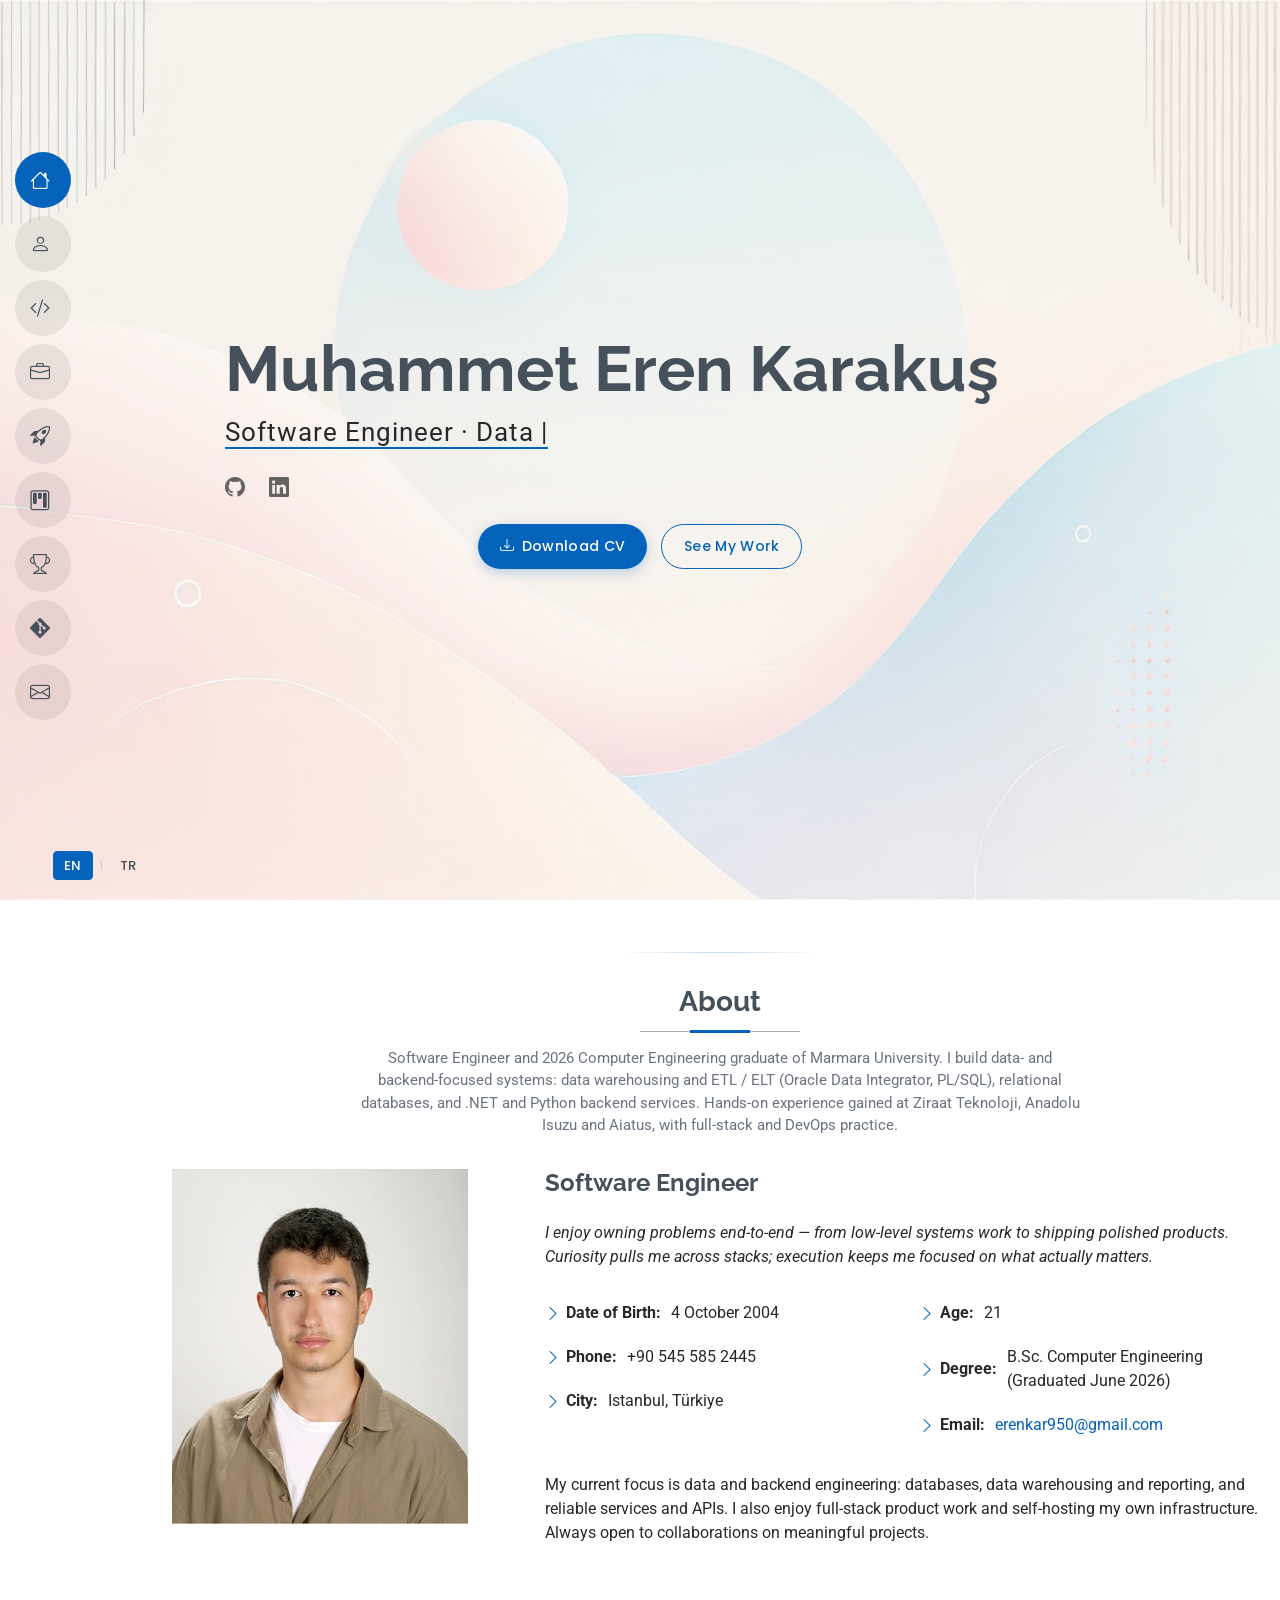
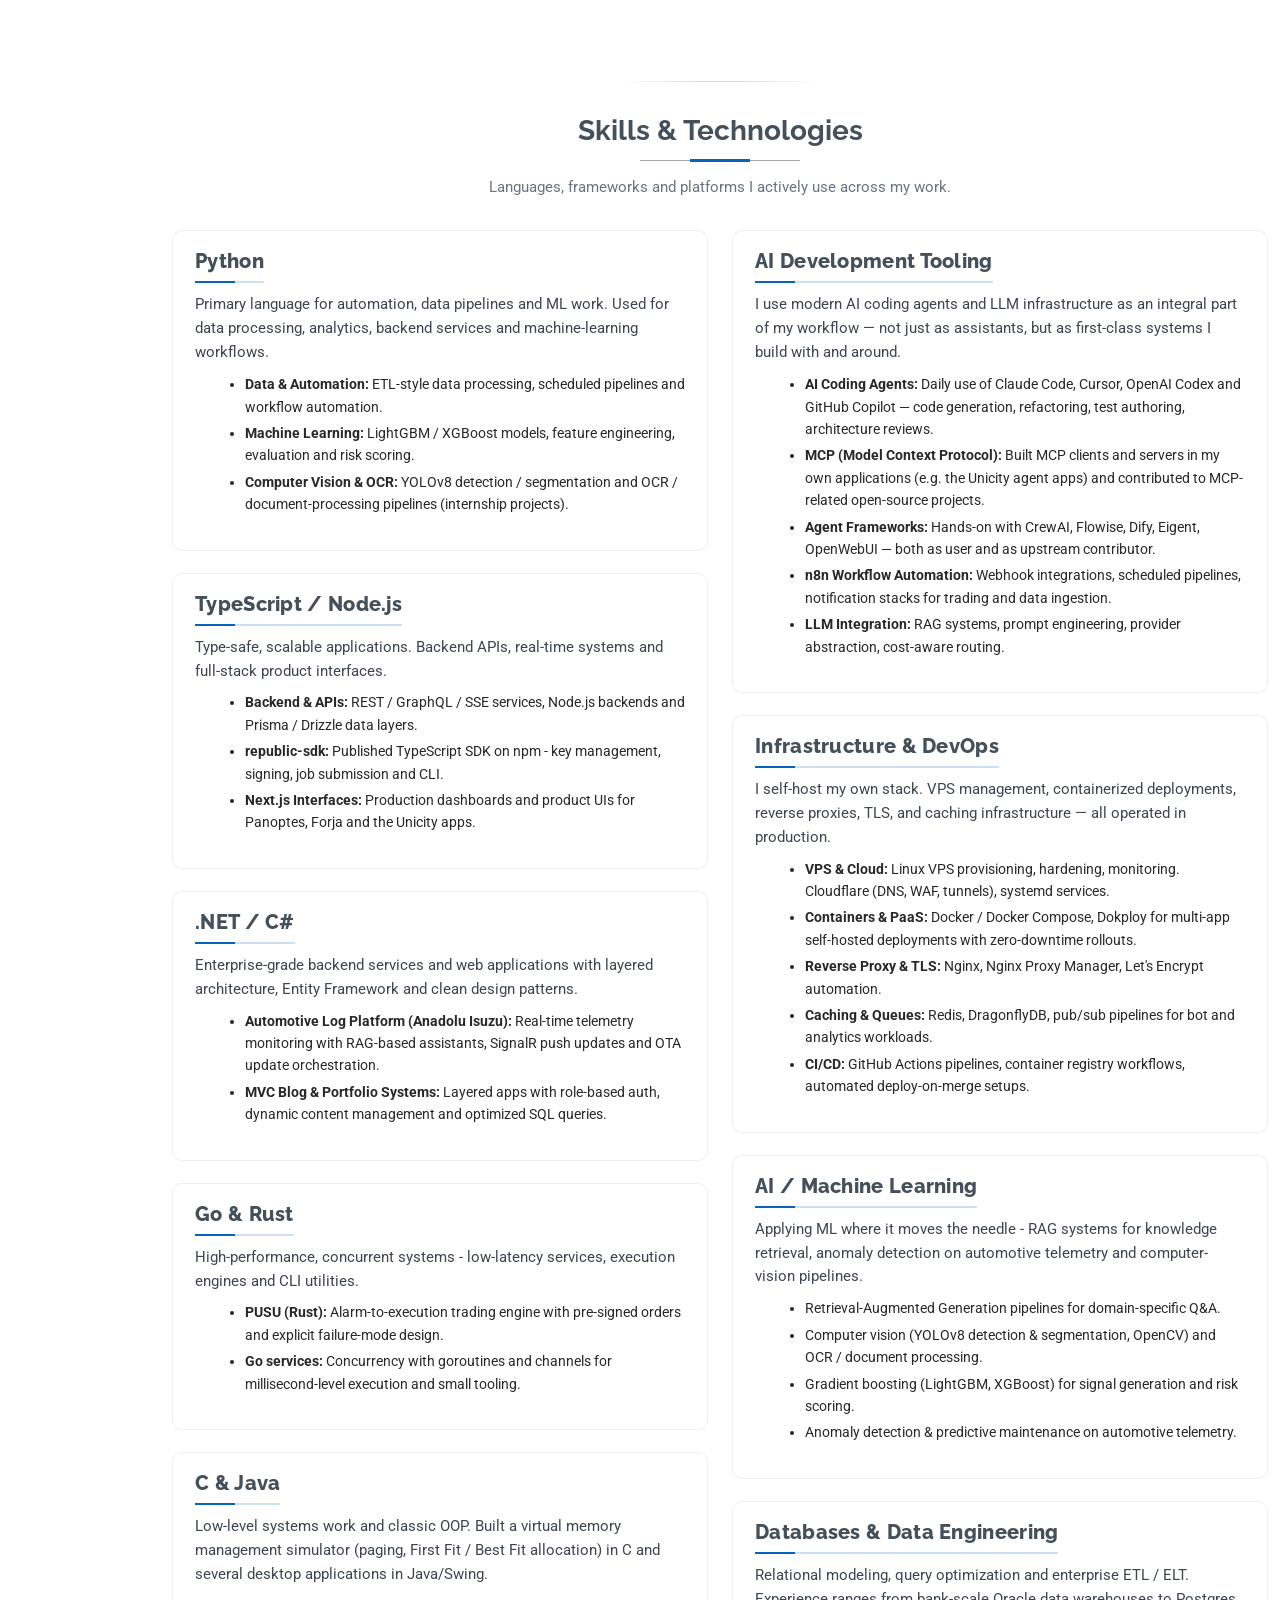
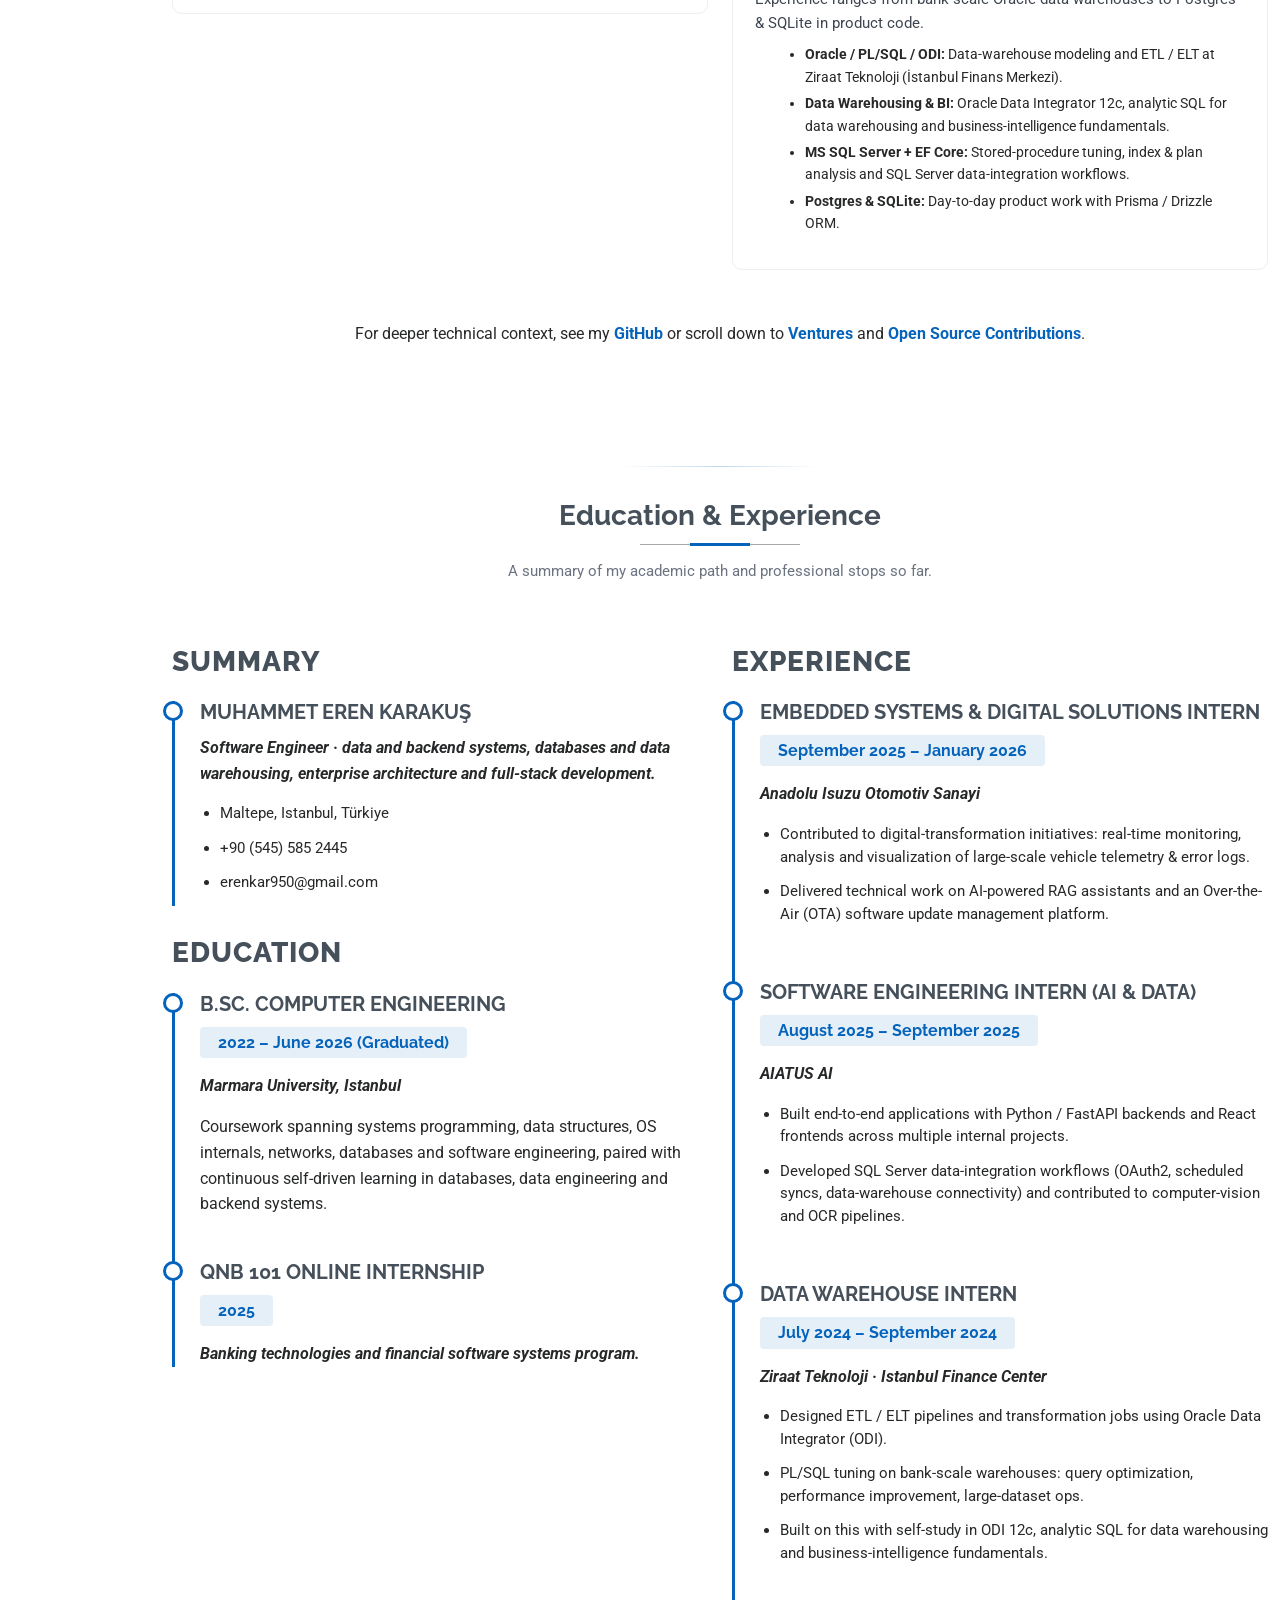
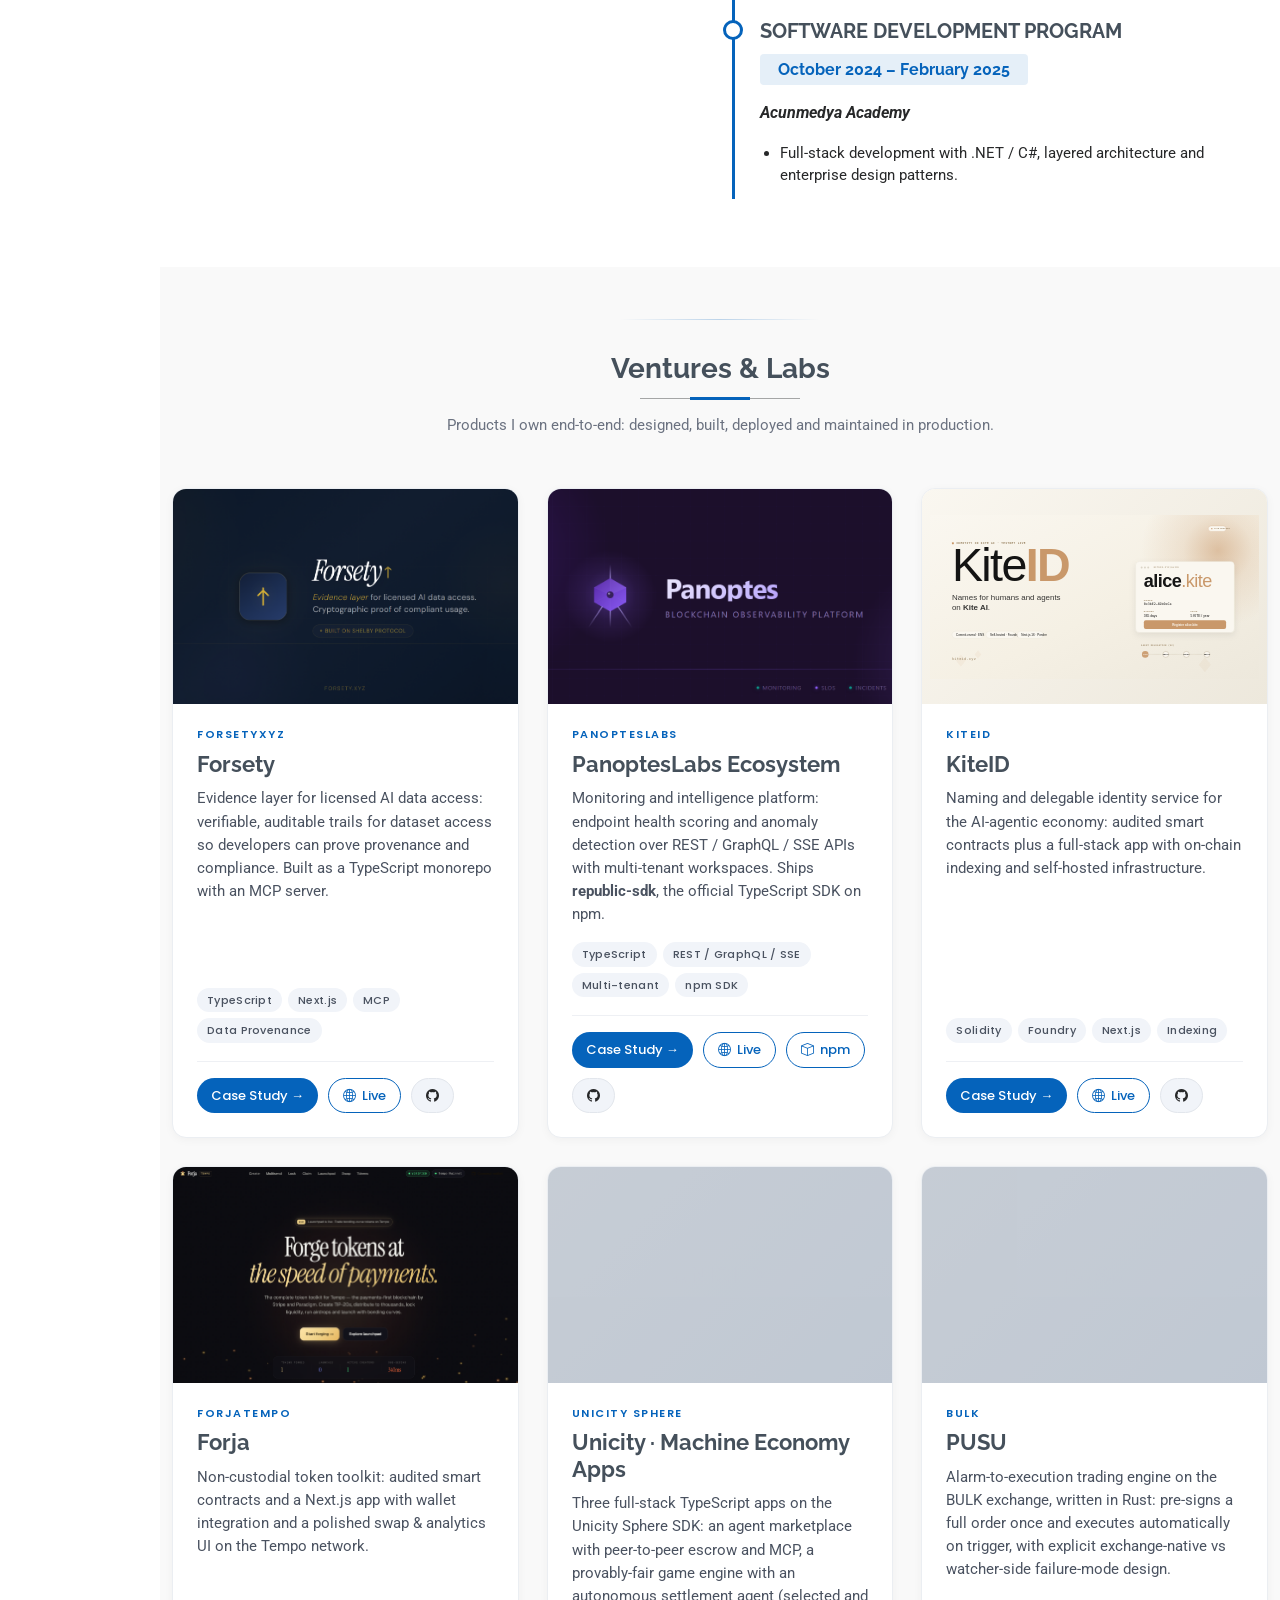
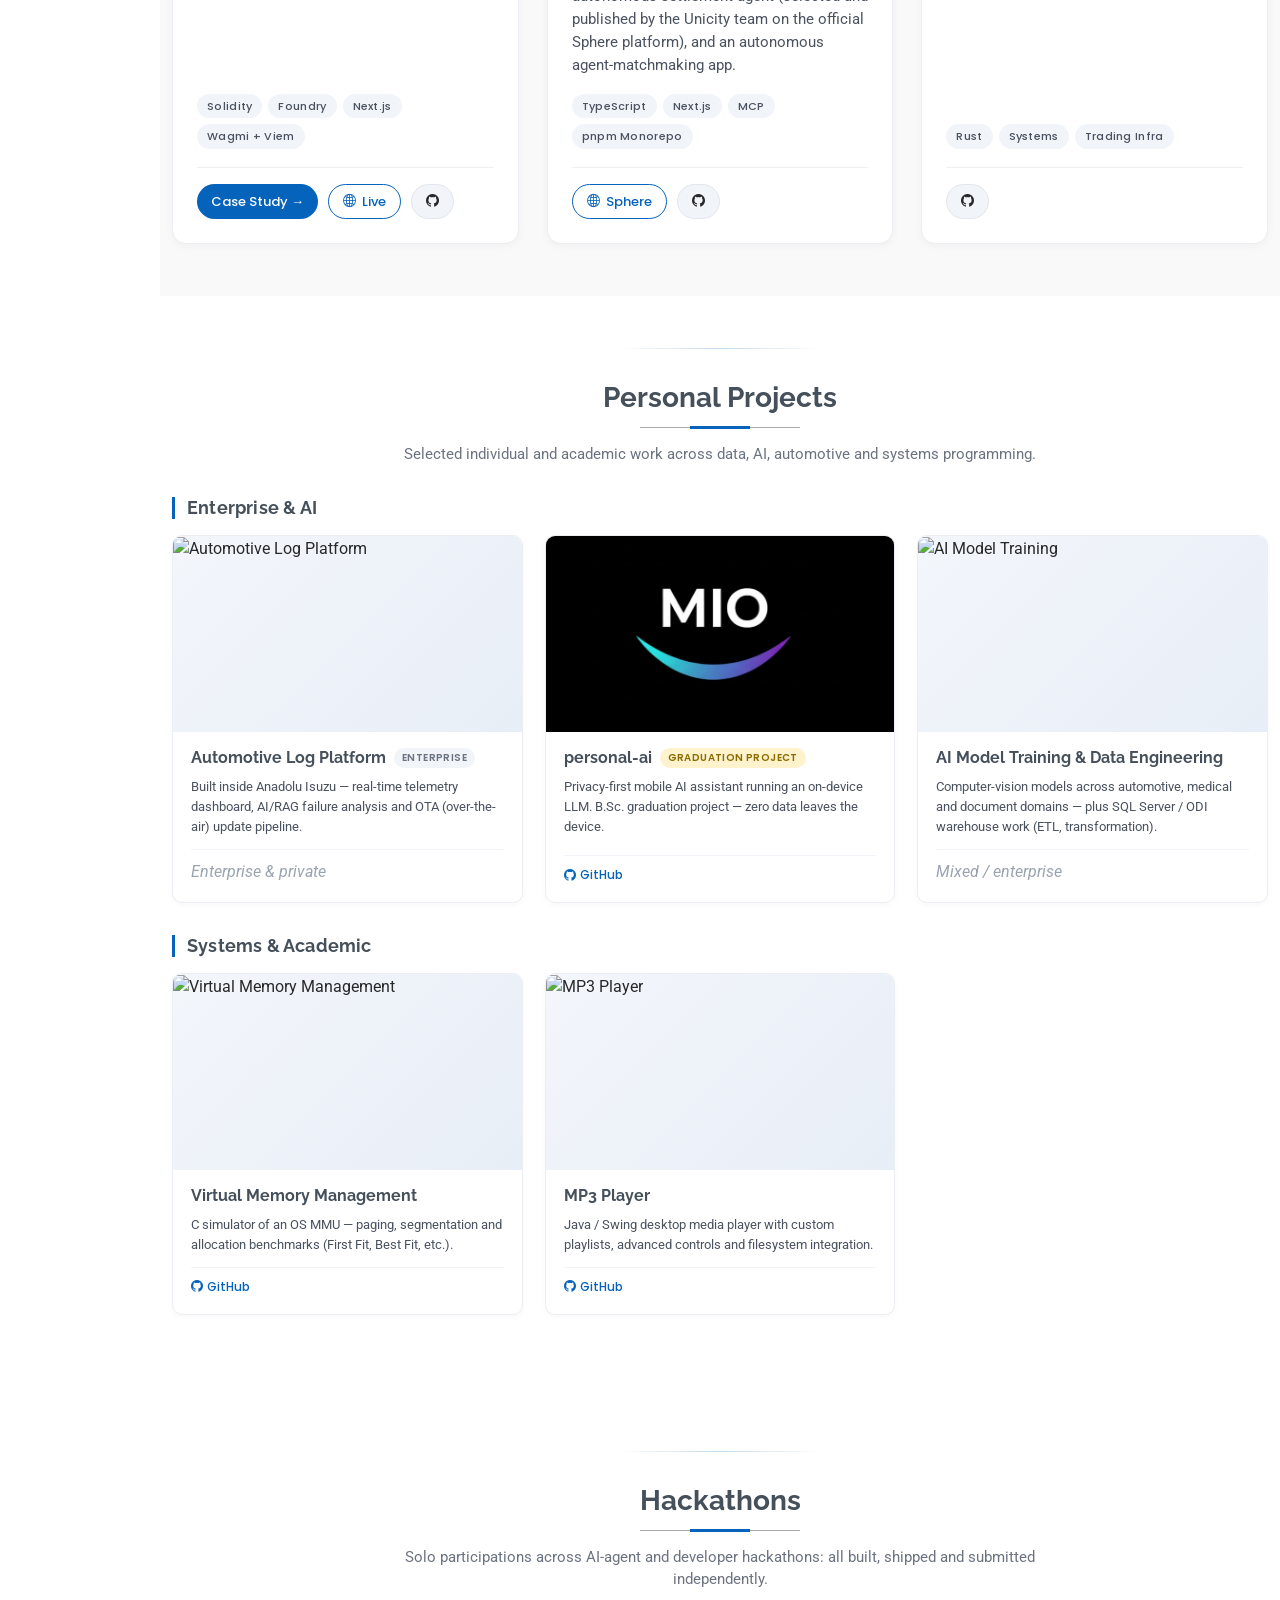
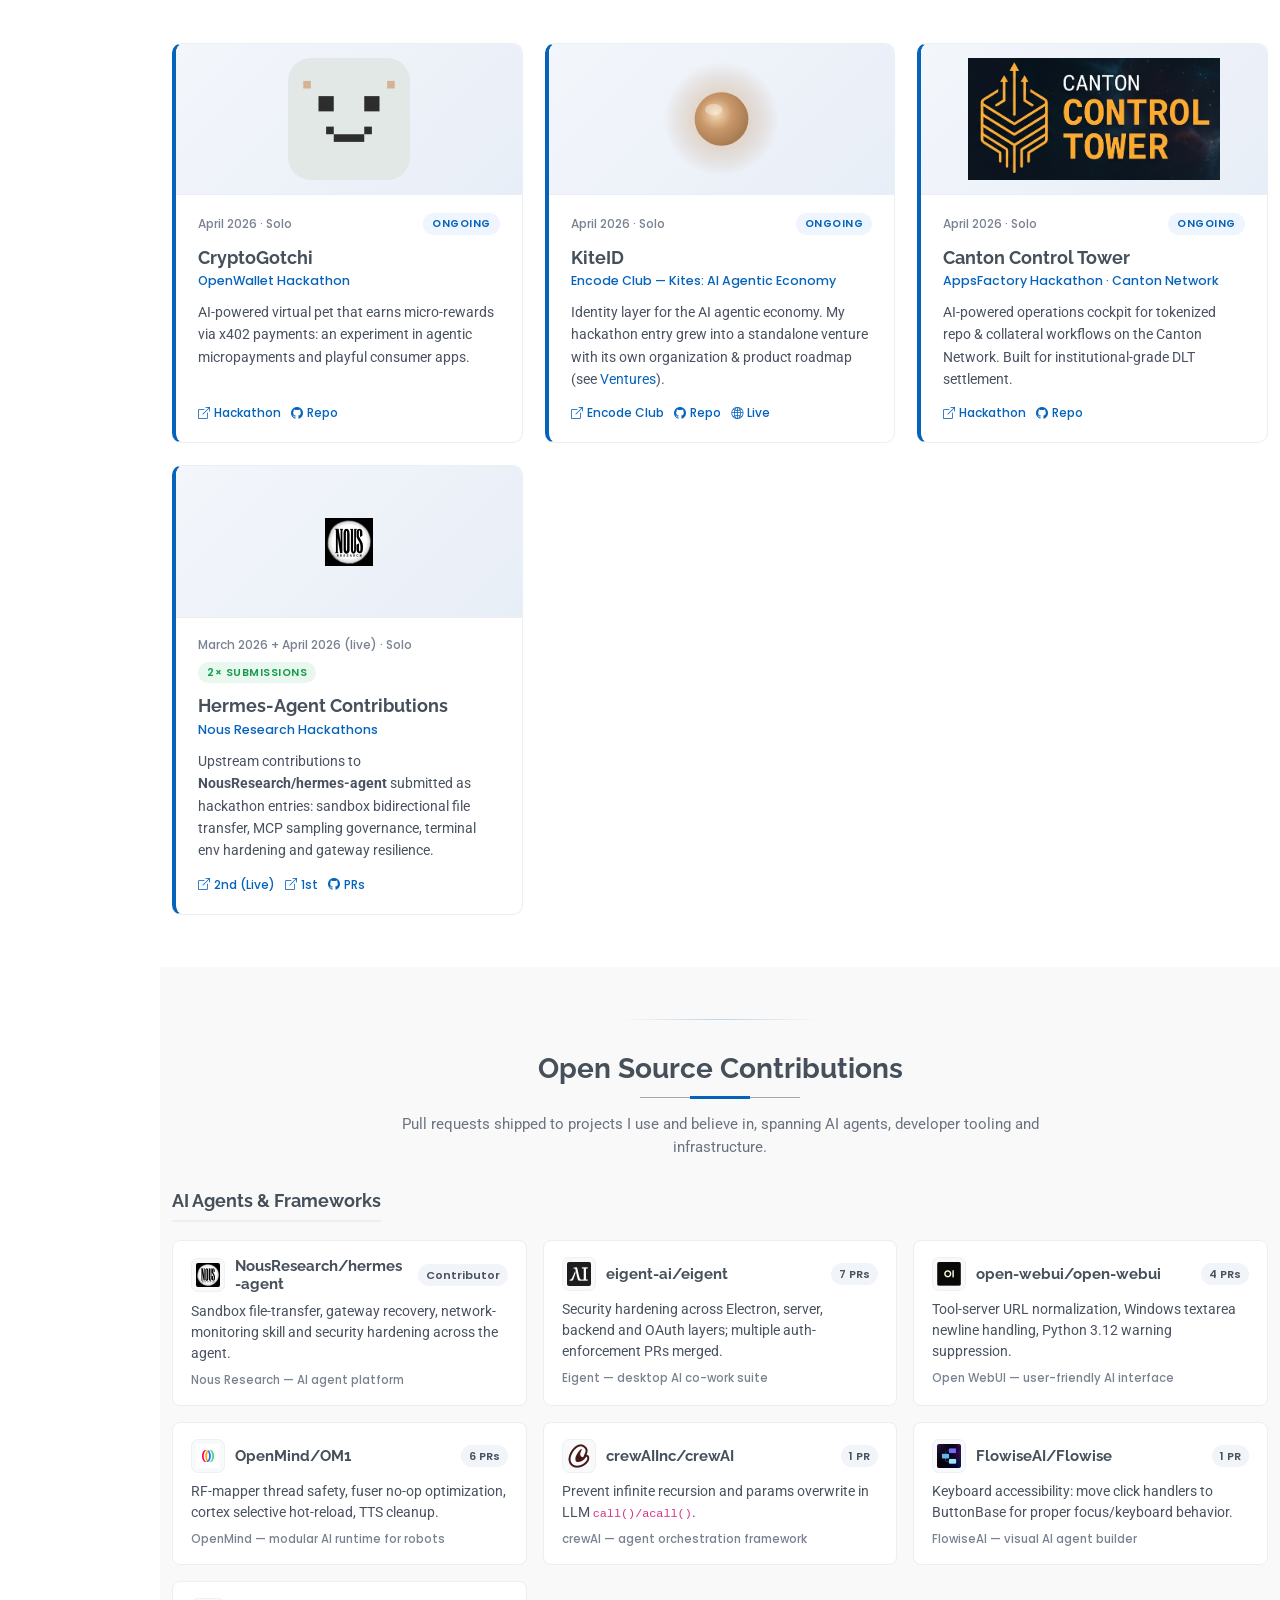
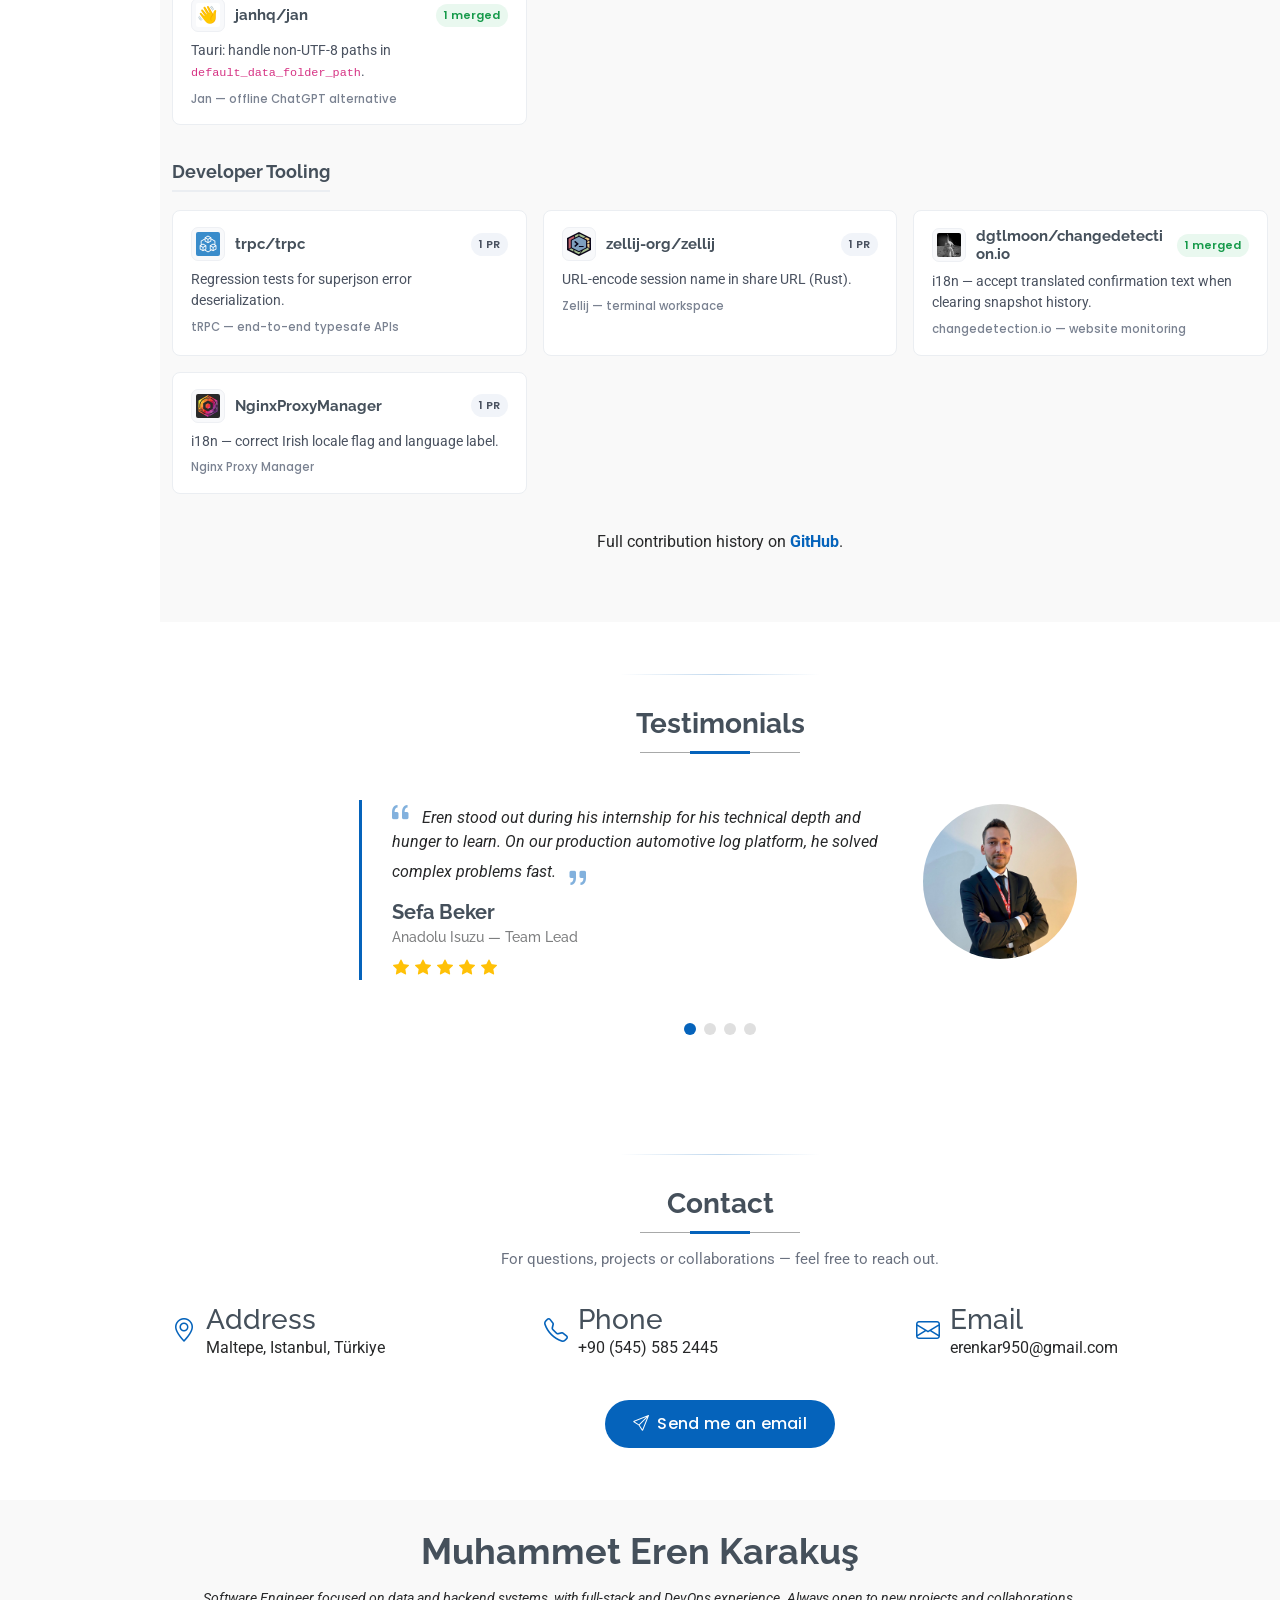
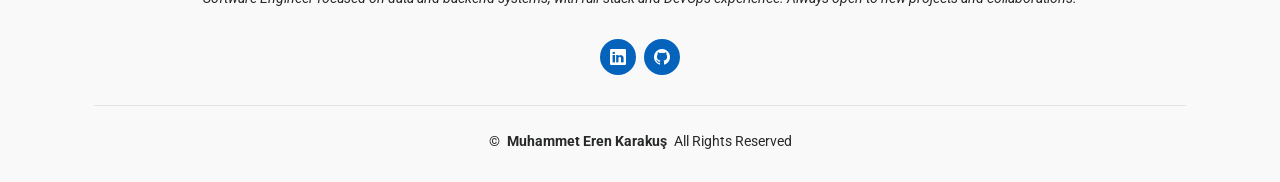
==== commit 33e576c0: "refactor(home): reposition homepage around data & backend, tone down blockchain - Hero tagline "Soft" ====
--- a/index.html
+++ b/index.html
@@ -4,17 +4,17 @@
 <head>
     <meta charset="utf-8">
     <meta content="width=device-width, initial-scale=1.0" name="viewport">
-    <title>Muhammet Eren Karakuş — Software Engineer</title>
+    <title>Muhammet Eren Karakuş · Software Engineer</title>
     <meta name="description"
-        content="Software Engineer building AI agents, distributed systems and automation tools. Founder of Forsety, PanoptesLabs, KiteID and ForjaTempo.">
+        content="Software Engineer focused on data and backend systems: data warehousing, ETL, databases and .NET / Python services, with full-stack and DevOps experience.">
     <meta name="keywords"
-        content="Muhammet Eren Karakus, software engineer, AI agents, automation, distributed systems, Web3, blockchain, Solana, full-stack, portfolio">
+        content="Muhammet Eren Karakus, software engineer, data engineering, backend, SQL, data warehouse, ETL, .NET, Python, full-stack, portfolio">
     <meta name="author" content="Muhammet Eren Karakuş">
 
     <!-- Open Graph / Twitter -->
-    <meta property="og:title" content="Muhammet Eren Karakuş — Software Engineer">
+    <meta property="og:title" content="Muhammet Eren Karakuş · Software Engineer">
     <meta property="og:description"
-        content="Software Engineer building AI agents, distributed systems and automation tools.">
+        content="Software Engineer focused on data and backend systems, with full-stack and DevOps experience.">
     <meta property="og:image" content="https://merenkarakus.com/MyResume-1.0.0/assets/img/erenPortfolyoresmi.jpg">
     <meta property="og:url" content="https://merenkarakus.com/">
     <meta property="og:type" content="website">
@@ -98,8 +98,8 @@
                         <h2>Muhammet Eren Karakuş</h2>
                         <p>
                             <span class="typed"
-                                data-typed-items-en="Software Engineer, AI &amp; Automation Builder"
-                                data-typed-items-tr="Yazılım Mühendisi, AI &amp; Otomasyon"></span>
+                                data-typed-items-en="Software Engineer · Data &amp; Backend"
+                                data-typed-items-tr="Yazılım Mühendisi · Veri &amp; Backend"></span>
                             <span class="typed-cursor typed-cursor--blink" aria-hidden="true"></span>
                         </p>
 
@@ -141,16 +141,16 @@
                 <h2 lang="en">About</h2>
                 <h2 lang="tr">Hakkımda</h2>
                 <p lang="en">
-                    Software Engineer graduating from Marmara University (June 2026). I build production-grade
-                    systems at the intersection of AI, automation and decentralized infrastructure. Hands-on
-                    experience gained at Ziraat Teknoloji and Anadolu Isuzu, with a growing portfolio of
-                    ventures in AI-native tooling and Web3 ecosystems.
+                    Software Engineer and 2026 Computer Engineering graduate of Marmara University. I build
+                    data- and backend-focused systems: data warehousing and ETL / ELT (Oracle Data Integrator,
+                    PL/SQL), relational databases, and .NET and Python backend services. Hands-on experience
+                    gained at Ziraat Teknoloji, Anadolu Isuzu and Aiatus, with full-stack and DevOps practice.
                 </p>
                 <p lang="tr">
-                    Marmara Üniversitesi Bilgisayar Mühendisliği'nden Haziran 2026'da mezun olan bir Yazılım
-                    Mühendisiyim. AI, otomasyon ve dağıtık sistemler kesişiminde production-grade sistemler
-                    geliştiriyorum. Ziraat Teknoloji ve Anadolu Isuzu'da edindiğim saha deneyiminin yanında;
-                    AI-native araçlar ve Web3 ekosistemlerinde büyüyen bir girişim portföyüne sahibim.
+                    Marmara Üniversitesi Bilgisayar Mühendisliği 2026 mezunu bir Yazılım Mühendisiyim. Veri ve
+                    backend odaklı sistemler geliştiriyorum: veri ambarı ve ETL / ELT (Oracle Data Integrator,
+                    PL/SQL), ilişkisel veritabanları, .NET ve Python backend servisleri. Ziraat Teknoloji,
+                    Anadolu Isuzu ve Aiatus'ta edindiğim deneyimin yanında full-stack ve DevOps pratiğim var.
                 </p>
             </div>
 
@@ -198,7 +198,7 @@
                                     </li>
                                     <li><i class="bi bi-chevron-right"></i>
                                         <strong lang="en">Degree:</strong><strong lang="tr">Derece:</strong>
-                                        <span lang="en">B.Sc. Computer Engineering (Graduating June 2026)</span>
+                                        <span lang="en">B.Sc. Computer Engineering (Graduated June 2026)</span>
                                         <span lang="tr">Lisans Bilgisayar Müh. (Haziran 2026 Mezun)</span>
                                     </li>
                                     <li><i class="bi bi-chevron-right"></i>
@@ -209,14 +209,16 @@
                             </div>
                         </div>
                         <p class="py-3" lang="en">
-                            My current focus is building AI agents, on-chain infrastructure and developer
-                            tooling — with a strong interest in the intersection of large language models and
-                            autonomous systems. Always open to collaborations on meaningful projects.
+                            My current focus is data and backend engineering: databases, data warehousing and
+                            reporting, and reliable services and APIs. I also enjoy full-stack product work and
+                            self-hosting my own infrastructure. Always open to collaborations on meaningful
+                            projects.
                         </p>
                         <p class="py-3" lang="tr">
-                            Güncel odağım AI agent'lar, on-chain altyapı ve geliştirici araçları inşa etmek —
-                            büyük dil modelleri ile otonom sistemlerin kesişimine özellikle ilgi duyuyorum.
-                            Anlamlı projelerde iş birliklerine her zaman açığım.
+                            Güncel odağım veri ve backend mühendisliği: veritabanları, veri ambarı ve raporlama,
+                            güvenilir servisler ve API'ler. Ayrıca full-stack ürün geliştirmeyi ve kendi
+                            altyapımı self-host etmeyi seviyorum. Anlamlı projelerde iş birliklerine her zaman
+                            açığım.
                         </p>
                     </div>
                 </div>
@@ -246,58 +248,56 @@
                         <div class="skill-item">
                             <h4>Python</h4>
                             <p lang="en">
-                                Primary language for automation, data pipelines, trading systems and ML work.
-                                Used in production for financial analytics, on-chain intelligence and ML
-                                signal generation.
-                            </p>
-                            <p lang="tr">
-                                Otomasyon, veri pipeline'ları, trading sistemleri ve ML çalışmalarında birincil
-                                dilim. Finansal analitik, on-chain intelligence ve ML sinyal üretiminde
-                                production ortamda kullanıyorum.
+                                Primary language for automation, data pipelines and ML work. Used for data
+                                processing, analytics, backend services and machine-learning workflows.
+                            </p>
+                            <p lang="tr">
+                                Otomasyon, veri pipeline'ları ve ML çalışmalarında birincil dilim. Veri işleme,
+                                analitik, backend servisleri ve makine öğrenmesi iş akışlarında kullanıyorum.
                             </p>
                             <ul lang="en">
-                                <li><strong>Crypto Trading Systems:</strong> Binance Futures integration with
-                                    LightGBM/XGBoost models, 20+ technical indicators, dynamic risk management.</li>
-                                <li><strong>On-Chain Analytics:</strong> Real-time wallet profiling, whale
-                                    tracking, insider-pattern detection across EVM and Solana.</li>
-                                <li><strong>Polymarket CopyTrade:</strong> Sub-second detection &amp; mirroring
-                                    of successful trader wallets on the Polygon network.</li>
+                                <li><strong>Data &amp; Automation:</strong> ETL-style data processing, scheduled
+                                    pipelines and workflow automation.</li>
+                                <li><strong>Machine Learning:</strong> LightGBM / XGBoost models, feature
+                                    engineering, evaluation and risk scoring.</li>
+                                <li><strong>Computer Vision &amp; OCR:</strong> YOLOv8 detection / segmentation
+                                    and OCR / document-processing pipelines (internship projects).</li>
                             </ul>
                             <ul lang="tr">
-                                <li><strong>Kripto Trading Sistemleri:</strong> Binance Futures entegrasyonu,
-                                    LightGBM/XGBoost modelleri, 20+ teknik indikatör, dinamik risk yönetimi.</li>
-                                <li><strong>On-Chain Analitik:</strong> Gerçek zamanlı cüzdan profillemesi,
-                                    balina takibi, insider pattern tespiti (EVM + Solana).</li>
-                                <li><strong>Polymarket CopyTrade:</strong> Başarılı trader cüzdanlarının
-                                    milisaniye seviyesinde tespiti ve Polygon ağında kopyalanması.</li>
+                                <li><strong>Veri &amp; Otomasyon:</strong> ETL tarzı veri işleme, zamanlanmış
+                                    pipeline'lar ve iş akışı otomasyonu.</li>
+                                <li><strong>Makine Öğrenmesi:</strong> LightGBM / XGBoost modelleri, feature
+                                    engineering, değerlendirme ve risk skorlama.</li>
+                                <li><strong>Görüntü İşleme &amp; OCR:</strong> YOLOv8 tespit / segmentasyon ve
+                                    OCR / doküman işleme pipeline'ları (staj projeleri).</li>
                             </ul>
                         </div>
 
                         <div class="skill-item">
                             <h4>TypeScript / Node.js</h4>
                             <p lang="en">
-                                Type-safe, scalable applications. Backend APIs, real-time systems, Web3
-                                front-ends and production bot infrastructure.
-                            </p>
-                            <p lang="tr">
-                                Tip güvenli, ölçeklenebilir uygulamalar. Backend API'ler, real-time sistemler,
-                                Web3 frontend'leri ve production bot altyapısı.
+                                Type-safe, scalable applications. Backend APIs, real-time systems and
+                                full-stack product interfaces.
+                            </p>
+                            <p lang="tr">
+                                Tip güvenli, ölçeklenebilir uygulamalar. Backend API'ler, real-time sistemler
+                                ve full-stack ürün arayüzleri.
                             </p>
                             <ul lang="en">
-                                <li><strong>PolyHawk Tracker:</strong> Real-time Polymarket whale monitor with
-                                    insider detection, P&amp;L analytics and Telegram alerts.</li>
-                                <li><strong>republic-sdk:</strong> Published TypeScript SDK for Republic AI —
-                                    key management, signing, job submission and CLI.</li>
-                                <li><strong>Next.js Interfaces:</strong> Production dashboards, token toolkits
-                                    and analytics UIs for Forsety, Panoptes and Forja.</li>
+                                <li><strong>Backend &amp; APIs:</strong> REST / GraphQL / SSE services, Node.js
+                                    backends and Prisma / Drizzle data layers.</li>
+                                <li><strong>republic-sdk:</strong> Published TypeScript SDK on npm - key
+                                    management, signing, job submission and CLI.</li>
+                                <li><strong>Next.js Interfaces:</strong> Production dashboards and product UIs
+                                    for Panoptes, Forja and the Unicity apps.</li>
                             </ul>
                             <ul lang="tr">
-                                <li><strong>PolyHawk Tracker:</strong> Real-time Polymarket balina izleyici —
-                                    insider tespiti, P&amp;L analizi ve Telegram bildirimleri.</li>
-                                <li><strong>republic-sdk:</strong> Republic AI için yayınlanan TypeScript SDK —
-                                    key management, imzalama, job submission, CLI.</li>
-                                <li><strong>Next.js Arayüzleri:</strong> Forsety, Panoptes ve Forja için
-                                    production dashboard'ları, token araç setleri ve analitik UI'ları.</li>
+                                <li><strong>Backend &amp; API'ler:</strong> REST / GraphQL / SSE servisleri,
+                                    Node.js backend'leri ve Prisma / Drizzle veri katmanları.</li>
+                                <li><strong>republic-sdk:</strong> npm'de yayınlanan TypeScript SDK - key
+                                    management, imzalama, job submission, CLI.</li>
+                                <li><strong>Next.js Arayüzleri:</strong> Panoptes, Forja ve Unicity
+                                    uygulamaları için production dashboard'ları ve ürün UI'ları.</li>
                             </ul>
                         </div>
 
@@ -328,24 +328,26 @@
                         </div>
 
                         <div class="skill-item">
-                            <h4>Go</h4>
-                            <p lang="en">
-                                High-performance, concurrent systems — market-making bots, low-latency order
-                                routing, small CLI utilities.
-                            </p>
-                            <p lang="tr">
-                                Yüksek performanslı, concurrent sistemler — market-maker botları, düşük
-                                gecikmeli emir iletimi, CLI araçları.
+                            <h4>Go &amp; Rust</h4>
+                            <p lang="en">
+                                High-performance, concurrent systems - low-latency services, execution
+                                engines and CLI utilities.
+                            </p>
+                            <p lang="tr">
+                                Yüksek performanslı, concurrent sistemler - düşük gecikmeli servisler,
+                                execution motorları ve CLI araçları.
                             </p>
                             <ul lang="en">
-                                <li><strong>Polymarket Auto Trade:</strong> Market-making bot over the
-                                    Polymarket CLOB. Goroutines + channels for millisecond-level execution.</li>
-                                <li><strong>RugCheckLite:</strong> Lightweight Solana token risk analyzer.</li>
+                                <li><strong>PUSU (Rust):</strong> Alarm-to-execution trading engine with
+                                    pre-signed orders and explicit failure-mode design.</li>
+                                <li><strong>Go services:</strong> Concurrency with goroutines and channels for
+                                    millisecond-level execution and small tooling.</li>
                             </ul>
                             <ul lang="tr">
-                                <li><strong>Polymarket Auto Trade:</strong> Polymarket CLOB üstünde
-                                    market-maker bot. Goroutine + channel ile milisaniye seviyesinde emir.</li>
-                                <li><strong>RugCheckLite:</strong> Hafif Solana token risk analizörü.</li>
+                                <li><strong>PUSU (Rust):</strong> Önceden imzalanmış emirler ve açık
+                                    failure-mode tasarımıyla alarm-to-execution işlem motoru.</li>
+                                <li><strong>Go servisleri:</strong> Goroutine ve channel'larla concurrency;
+                                    milisaniye seviyesinde işlem ve küçük araçlar.</li>
                             </ul>
                         </div>
 
@@ -384,9 +386,9 @@
                                 <li><strong>AI Coding Agents:</strong> Daily use of Claude Code, Cursor,
                                     OpenAI Codex and GitHub Copilot — code generation, refactoring, test
                                     authoring, architecture reviews.</li>
-                                <li><strong>MCP (Model Context Protocol):</strong> Implemented and contributed
-                                    to MCP clients and servers (including native MCP support for NousResearch
-                                    hermes-agent).</li>
+                                <li><strong>MCP (Model Context Protocol):</strong> Built MCP clients and
+                                    servers in my own applications (e.g. the Unicity agent apps) and contributed
+                                    to MCP-related open-source projects.</li>
                                 <li><strong>Agent Frameworks:</strong> Hands-on with CrewAI, Flowise, Dify,
                                     Eigent, OpenWebUI — both as user and as upstream contributor.</li>
                                 <li><strong>n8n Workflow Automation:</strong> Webhook integrations, scheduled
@@ -398,8 +400,9 @@
                                 <li><strong>AI Kod Agent'ları:</strong> Claude Code, Cursor, OpenAI Codex ve
                                     GitHub Copilot'u günlük kullanıyorum — kod üretimi, refactoring, test
                                     yazımı, mimari inceleme.</li>
-                                <li><strong>MCP (Model Context Protocol):</strong> MCP client ve server'larına
-                                    implementasyon ve katkı (NousResearch hermes-agent için native MCP dahil).</li>
+                                <li><strong>MCP (Model Context Protocol):</strong> Kendi uygulamalarımda (ör.
+                                    Unicity agent uygulamaları) MCP client ve server'ları geliştirdim; MCP ile
+                                    ilgili açık kaynak projelere katkı verdim.</li>
                                 <li><strong>Agent Framework'leri:</strong> CrewAI, Flowise, Dify, Eigent,
                                     OpenWebUI — hem kullanıcı hem upstream contributor olarak.</li>
                                 <li><strong>n8n Otomasyon:</strong> Webhook entegrasyonları, zamanlanmış
@@ -448,22 +451,27 @@
                         <div class="skill-item">
                             <h4>AI / Machine Learning</h4>
                             <p lang="en">
-                                Applying ML where it actually moves the needle — predictive modeling in
-                                trading, anomaly detection in automotive logs, RAG systems for knowledge
-                                retrieval.
-                            </p>
-                            <p lang="tr">
-                                ML'i gerçekten fark yarattığı yerlerde uyguluyorum — trading'de tahminleme,
-                                otomotiv log'larında anomali tespiti, bilgi erişimi için RAG sistemleri.
+                                Applying ML where it moves the needle - RAG systems for knowledge retrieval,
+                                anomaly detection on automotive telemetry and computer-vision pipelines.
+                            </p>
+                            <p lang="tr">
+                                ML'i gerçekten fark yarattığı yerlerde uyguluyorum - bilgi erişimi için RAG
+                                sistemleri, otomotiv telemetrisinde anomali tespiti ve görüntü işleme
+                                pipeline'ları.
                             </p>
                             <ul lang="en">
-                                <li>Gradient boosting (LightGBM, XGBoost) for financial signal generation.</li>
                                 <li>Retrieval-Augmented Generation pipelines for domain-specific Q&amp;A.</li>
+                                <li>Computer vision (YOLOv8 detection &amp; segmentation, OpenCV) and OCR /
+                                    document processing.</li>
+                                <li>Gradient boosting (LightGBM, XGBoost) for signal generation and risk
+                                    scoring.</li>
                                 <li>Anomaly detection &amp; predictive maintenance on automotive telemetry.</li>
                             </ul>
                             <ul lang="tr">
-                                <li>Gradient boosting (LightGBM, XGBoost) ile finansal sinyal üretimi.</li>
                                 <li>Domain-özel Q&amp;A için Retrieval-Augmented Generation pipeline'ları.</li>
+                                <li>Görüntü işleme (YOLOv8 tespit &amp; segmentasyon, OpenCV) ve OCR / doküman
+                                    işleme.</li>
+                                <li>Gradient boosting (LightGBM, XGBoost) ile sinyal üretimi ve risk skorlama.</li>
                                 <li>Otomotiv telemetrisinde anomali tespiti ve predictive maintenance.</li>
                             </ul>
                         </div>
@@ -472,28 +480,34 @@
                             <h4 lang="en">Databases &amp; Data Engineering</h4>
                             <h4 lang="tr">Veritabanı &amp; Veri Mühendisliği</h4>
                             <p lang="en">
-                                Relational modeling, query optimization and enterprise ETL. Experience ranges
-                                from bank-scale Oracle data warehouses to lightweight Postgres &amp; SQLite
-                                in product code.
-                            </p>
-                            <p lang="tr">
-                                İlişkisel modelleme, sorgu optimizasyonu ve kurumsal ETL. Banka ölçeğindeki
-                                Oracle veri ambarlarından ürün kodundaki hafif Postgres/SQLite'a kadar
+                                Relational modeling, query optimization and enterprise ETL / ELT. Experience
+                                ranges from bank-scale Oracle data warehouses to Postgres &amp; SQLite in
+                                product code.
+                            </p>
+                            <p lang="tr">
+                                İlişkisel modelleme, sorgu optimizasyonu ve kurumsal ETL / ELT. Banka
+                                ölçeğindeki Oracle veri ambarlarından ürün kodundaki Postgres / SQLite'a kadar
                                 deneyim.
                             </p>
                             <ul lang="en">
-                                <li><strong>Oracle / PL/SQL / ODI:</strong> Warehouse modeling and ETL at
-                                    Ziraat Teknoloji (İstanbul Finans Merkezi).</li>
-                                <li><strong>MS SQL Server + EF Core:</strong> Code-First / Database-First,
-                                    stored procedure tuning, index &amp; plan analysis.</li>
-                                <li><strong>Postgres &amp; SQLite:</strong> Day-to-day product work.</li>
+                                <li><strong>Oracle / PL/SQL / ODI:</strong> Data-warehouse modeling and
+                                    ETL / ELT at Ziraat Teknoloji (İstanbul Finans Merkezi).</li>
+                                <li><strong>Data Warehousing &amp; BI:</strong> Oracle Data Integrator 12c,
+                                    analytic SQL for data warehousing and business-intelligence fundamentals.</li>
+                                <li><strong>MS SQL Server + EF Core:</strong> Stored-procedure tuning, index
+                                    &amp; plan analysis and SQL Server data-integration workflows.</li>
+                                <li><strong>Postgres &amp; SQLite:</strong> Day-to-day product work with
+                                    Prisma / Drizzle ORM.</li>
                             </ul>
                             <ul lang="tr">
                                 <li><strong>Oracle / PL/SQL / ODI:</strong> Ziraat Teknoloji İFM'de veri
-                                    ambarı modelleme ve ETL.</li>
-                                <li><strong>MS SQL Server + EF Core:</strong> Code-First / Database-First,
-                                    stored procedure tuning, index &amp; plan analizi.</li>
-                                <li><strong>Postgres &amp; SQLite:</strong> Günlük ürün geliştirme.</li>
+                                    ambarı modelleme ve ETL / ELT.</li>
+                                <li><strong>Veri Ambarı &amp; BI:</strong> Oracle Data Integrator 12c, veri
+                                    ambarı için analitik SQL ve iş zekası (BI) temelleri.</li>
+                                <li><strong>MS SQL Server + EF Core:</strong> Stored procedure tuning, index
+                                    &amp; plan analizi ve SQL Server veri entegrasyon iş akışları.</li>
+                                <li><strong>Postgres &amp; SQLite:</strong> Prisma / Drizzle ORM ile günlük
+                                    ürün geliştirme.</li>
                             </ul>
                         </div>
 
@@ -550,10 +564,10 @@
                         <h3 class="resume-title" lang="tr">Özet</h3>
                         <div class="resume-item pb-0">
                             <h4>Muhammet Eren Karakuş</h4>
-                            <p lang="en"><em>Software Engineer — system-level programming, AI integration,
-                                    distributed/Web3 infrastructure and enterprise architecture.</em></p>
-                            <p lang="tr"><em>Yazılım Mühendisi — sistem programlama, AI entegrasyonu,
-                                    dağıtık/Web3 altyapı ve kurumsal mimari.</em></p>
+                            <p lang="en"><em>Software Engineer · data and backend systems, databases and
+                                    data warehousing, enterprise architecture and full-stack development.</em></p>
+                            <p lang="tr"><em>Yazılım Mühendisi · veri ve backend sistemleri, veritabanları ve
+                                    veri ambarı, kurumsal mimari ve full-stack geliştirme.</em></p>
                             <ul>
                                 <li>Maltepe, Istanbul, Türkiye</li>
                                 <li>+90 (545) 585 2445</li>
@@ -566,19 +580,19 @@
                         <div class="resume-item">
                             <h4 lang="en">B.Sc. Computer Engineering</h4>
                             <h4 lang="tr">Bilgisayar Mühendisliği Lisans</h4>
-                            <h5 lang="en">2022 – June 2026 (Graduating)</h5>
-                            <h5 lang="tr">2022 – Haziran 2026 (Mezun Oluyor)</h5>
+                            <h5 lang="en">2022 – June 2026 (Graduated)</h5>
+                            <h5 lang="tr">2022 – Haziran 2026 (Mezun)</h5>
                             <p><em lang="en">Marmara University, Istanbul</em>
                                 <em lang="tr">Marmara Üniversitesi, İstanbul</em></p>
                             <p lang="en">
                                 Coursework spanning systems programming, data structures, OS internals,
-                                networks, databases and software engineering — paired with continuous
-                                self-driven learning in AI and distributed systems.
+                                networks, databases and software engineering, paired with continuous
+                                self-driven learning in databases, data engineering and backend systems.
                             </p>
                             <p lang="tr">
                                 Sistem programlama, veri yapıları, işletim sistemleri, ağlar, veritabanları
-                                ve yazılım mühendisliği derslerinin yanında AI ve dağıtık sistemlerde
-                                sürekli self-driven öğrenme.
+                                ve yazılım mühendisliği derslerinin yanında veritabanları, veri mühendisliği
+                                ve backend sistemlerinde sürekli self-driven öğrenme.
                             </p>
                         </div>
 
@@ -617,22 +631,24 @@
                         </div>
 
                         <div class="resume-item">
-                            <h4 lang="en">AI &amp; Data Engineering Intern</h4>
-                            <h4 lang="tr">AI ve Veri Mühendisliği Stajyeri</h4>
+                            <h4 lang="en">Software Engineering Intern (AI &amp; Data)</h4>
+                            <h4 lang="tr">Yazılım Mühendisliği Stajyeri (AI &amp; Veri)</h4>
                             <h5 lang="en">August 2025 – September 2025</h5>
                             <h5 lang="tr">Ağustos 2025 – Eylül 2025</h5>
                             <p><em>AIATUS AI</em></p>
                             <ul lang="en">
-                                <li>Research and implementation on LLM-driven automation of operational
-                                    workflows.</li>
-                                <li>Built AI-facing UIs and API integrations using Node.js and modern
-                                    frontend tooling.</li>
+                                <li>Built end-to-end applications with Python / FastAPI backends and React
+                                    frontends across multiple internal projects.</li>
+                                <li>Developed SQL Server data-integration workflows (OAuth2, scheduled syncs,
+                                    data-warehouse connectivity) and contributed to computer-vision and OCR
+                                    pipelines.</li>
                             </ul>
                             <ul lang="tr">
-                                <li>Operasyonel iş akışlarının LLM tabanlı otomasyonu üzerine araştırma ve
-                                    implementasyon.</li>
-                                <li>Node.js ve modern frontend araçları ile AI-odaklı arayüzler ve API
-                                    entegrasyonları.</li>
+                                <li>Birden fazla iç projede Python / FastAPI backend'leri ve React
+                                    frontend'leri ile uçtan uca uygulamalar geliştirdim.</li>
+                                <li>SQL Server veri entegrasyon iş akışları (OAuth2, zamanlanmış senkronizasyon,
+                                    veri ambarı bağlantısı) kurdum ve görüntü işleme ile OCR pipeline'larına
+                                    katkı verdim.</li>
                             </ul>
                         </div>
 
@@ -641,18 +657,22 @@
                             <h4 lang="tr">Veri Ambarı Stajyeri</h4>
                             <h5 lang="en">July 2024 – September 2024</h5>
                             <h5 lang="tr">Temmuz 2024 – Eylül 2024</h5>
-                            <p><em>Ziraat Teknoloji — Istanbul Finance Center</em></p>
+                            <p><em>Ziraat Teknoloji · Istanbul Finance Center</em></p>
                             <ul lang="en">
-                                <li>Designed ETL pipelines and transformation jobs using Oracle Data
+                                <li>Designed ETL / ELT pipelines and transformation jobs using Oracle Data
                                     Integrator (ODI).</li>
                                 <li>PL/SQL tuning on bank-scale warehouses: query optimization, performance
                                     improvement, large-dataset ops.</li>
+                                <li>Built on this with self-study in ODI 12c, analytic SQL for data
+                                    warehousing and business-intelligence fundamentals.</li>
                             </ul>
                             <ul lang="tr">
-                                <li>Oracle Data Integrator (ODI) ile ETL pipeline'ları ve transformation
+                                <li>Oracle Data Integrator (ODI) ile ETL / ELT pipeline'ları ve transformation
                                     job'ları tasarımı.</li>
-                                <li>Banka ölçeğindeki veri ambarlarında PL/SQL tuning — sorgu optimizasyonu,
+                                <li>Banka ölçeğindeki veri ambarlarında PL/SQL tuning: sorgu optimizasyonu,
                                     performans iyileştirme, büyük veri operasyonları.</li>
+                                <li>Bunun üstüne ODI 12c, veri ambarı için analitik SQL ve iş zekası (BI)
+                                    temellerinde bireysel çalışma ekledim.</li>
                             </ul>
                         </div>
 
@@ -687,12 +707,11 @@
                 <h2 lang="en">Ventures &amp; Labs</h2>
                 <h2 lang="tr">Girişimler ve Laboratuvarlar</h2>
                 <p lang="en">
-                    Organizations I founded and projects I own end-to-end — designed, built, deployed
-                    and maintained in production.
+                    Products I own end-to-end: designed, built, deployed and maintained in production.
                 </p>
                 <p lang="tr">
-                    Kurduğum organizasyonlar ve uçtan uca sahiplendiğim projeler — tasarım, geliştirme,
-                    deployment ve production'da bakım hepsi bana ait.
+                    Uçtan uca sahiplendiğim ürünler: tasarım, geliştirme, deployment ve production'da
+                    bakım hepsi bana ait.
                 </p>
             </div>
 
@@ -711,20 +730,20 @@
                             <div class="venture-tag">Forsetyxyz</div>
                             <h3>Forsety</h3>
                             <p lang="en">
-                                Evidence layer for licensed AI data access. Built on Shelby Protocol —
-                                creates verifiable, auditable trails for dataset access so AI developers
-                                can prove provenance and compliance.
-                            </p>
-                            <p lang="tr">
-                                Lisanslı AI veri erişimi için evidence layer. Shelby Protocol üzerine
-                                kurulu — AI geliştiricilerin veri kökeni ve uyumluluğunu ispatlayabilmesi
-                                için denetlenebilir kanıt izleri üretir.
+                                Evidence layer for licensed AI data access: verifiable, auditable trails for
+                                dataset access so developers can prove provenance and compliance. Built as a
+                                TypeScript monorepo with an MCP server.
+                            </p>
+                            <p lang="tr">
+                                Lisanslı AI veri erişimi için kanıt katmanı: geliştiricilerin veri kökeni ve
+                                uyumluluğunu ispatlayabilmesi için denetlenebilir izler. MCP server içeren bir
+                                TypeScript monorepo olarak geliştirildi.
                             </p>
                             <div class="venture-badges">
                                 <span class="venture-badge">TypeScript</span>
-                                <span class="venture-badge">Shelby</span>
-                                <span class="venture-badge">Solana</span>
-                                <span class="venture-badge">Evidence Layer</span>
+                                <span class="venture-badge">Next.js</span>
+                                <span class="venture-badge">MCP</span>
+                                <span class="venture-badge">Data Provenance</span>
                             </div>
                             <div class="venture-card-actions">
                                 <a class="btn-case" href="/ventures/forsety.html">
@@ -753,21 +772,19 @@
                             <div class="venture-tag">PanoptesLabs</div>
                             <h3>PanoptesLabs Ecosystem</h3>
                             <p lang="en">
-                                Two-part ecosystem for Republic AI: <strong>Panoptes</strong> — a chain
-                                intelligence platform for validator monitoring, endpoint health and
-                                smart routing. <strong>republic-sdk</strong> — the official TypeScript
-                                SDK (npm) for interacting with the network.
-                            </p>
-                            <p lang="tr">
-                                Republic AI için iki parçalı ekosistem: <strong>Panoptes</strong> —
-                                validator izleme, endpoint sağlığı ve akıllı routing için chain
-                                intelligence platformu. <strong>republic-sdk</strong> — ağ ile etkileşim
-                                için resmi TypeScript SDK (npm).
+                                Monitoring and intelligence platform: endpoint health scoring and anomaly
+                                detection over REST / GraphQL / SSE APIs with multi-tenant workspaces. Ships
+                                <strong>republic-sdk</strong>, the official TypeScript SDK on npm.
+                            </p>
+                            <p lang="tr">
+                                İzleme ve intelligence platformu: REST / GraphQL / SSE API'leri ve çok
+                                kiracılı workspace'lerle endpoint sağlık skorlaması ve anomali tespiti.
+                                npm'de resmi TypeScript SDK <strong>republic-sdk</strong>'yı yayınlıyor.
                             </p>
                             <div class="venture-badges">
                                 <span class="venture-badge">TypeScript</span>
-                                <span class="venture-badge">Republic AI</span>
-                                <span class="venture-badge">Validator Monitoring</span>
+                                <span class="venture-badge">REST / GraphQL / SSE</span>
+                                <span class="venture-badge">Multi-tenant</span>
                                 <span class="venture-badge">npm SDK</span>
                             </div>
                             <div class="venture-card-actions">
@@ -801,20 +818,20 @@
                             <div class="venture-tag">KiteID</div>
                             <h3>KiteID</h3>
                             <p lang="en">
-                                Identity layer for the AI-agentic economy. Designed so AI agents can
-                                assume, verify and operate under first-class identities — with
-                                research, architecture ADRs and a live product.
-                            </p>
-                            <p lang="tr">
-                                AI-agentic ekonomi için kimlik katmanı. AI agent'ların birinci sınıf
-                                kimliklere bürünmesi, doğrulaması ve operasyon yapmasına olanak veren
-                                bir sistem — araştırma, mimari ADR'ler ve canlı ürün ile.
+                                Naming and delegable identity service for the AI-agentic economy: audited
+                                smart contracts plus a full-stack app with on-chain indexing and self-hosted
+                                infrastructure.
+                            </p>
+                            <p lang="tr">
+                                AI-agentic ekonomi için isimlendirme ve delege edilebilir kimlik servisi:
+                                denetlenmiş akıllı kontratlar ile on-chain indeksleme ve self-hosted altyapıya
+                                sahip full-stack uygulama.
                             </p>
                             <div class="venture-badges">
-                                <span class="venture-badge">Identity</span>
-                                <span class="venture-badge">AI Agents</span>
-                                <span class="venture-badge">DID</span>
-                                <span class="venture-badge">Kite</span>
+                                <span class="venture-badge">Solidity</span>
+                                <span class="venture-badge">Foundry</span>
+                                <span class="venture-badge">Next.js</span>
+                                <span class="venture-badge">Indexing</span>
                             </div>
                             <div class="venture-card-actions">
                                 <a class="btn-case" href="/ventures/kiteid.html">
@@ -843,20 +860,18 @@
                             <div class="venture-tag">ForjaTempo</div>
                             <h3>Forja</h3>
                             <p lang="en">
-                                Token toolkit for the Tempo blockchain — create, send, lock. A practical
-                                surface for launching and operating tokens on Tempo, with a polished
-                                swap &amp; analytics UI.
-                            </p>
-                            <p lang="tr">
-                                Tempo blockchain için token araç seti — oluştur, gönder, kilitle.
-                                Tempo üzerinde token çıkarmak ve yönetmek için pratik bir arayüz;
-                                swap ve analitik UI'ı ile.
+                                Non-custodial token toolkit: audited smart contracts and a Next.js app with
+                                wallet integration and a polished swap &amp; analytics UI on the Tempo network.
+                            </p>
+                            <p lang="tr">
+                                Non-custodial token araç seti: denetlenmiş akıllı kontratlar ve Tempo ağı
+                                üzerinde cüzdan entegrasyonlu, swap &amp; analitik UI'lı bir Next.js uygulaması.
                             </p>
                             <div class="venture-badges">
-                                <span class="venture-badge">TypeScript</span>
-                                <span class="venture-badge">Tempo</span>
-                                <span class="venture-badge">Token Tooling</span>
-                                <span class="venture-badge">Swap / Lock</span>
+                                <span class="venture-badge">Solidity</span>
+                                <span class="venture-badge">Foundry</span>
+                                <span class="venture-badge">Next.js</span>
+                                <span class="venture-badge">Wagmi + Viem</span>
                             </div>
                             <div class="venture-card-actions">
                                 <a class="btn-case" href="/ventures/forja.html">
@@ -873,6 +888,74 @@
                         </div>
                     </article>
 
+                    <!-- Unicity -->
+                    <article class="venture-card">
+                        <div class="venture-card-media">
+                            <div class="placeholder" style="display:flex;">UNICITY</div>
+                        </div>
+                        <div class="venture-card-body">
+                            <div class="venture-tag">Unicity Sphere</div>
+                            <h3>Unicity · Machine Economy Apps</h3>
+                            <p lang="en">
+                                Three full-stack TypeScript apps on the Unicity Sphere SDK: an agent
+                                marketplace with peer-to-peer escrow and MCP, a provably-fair game engine
+                                with an autonomous settlement agent (selected and published by the Unicity
+                                team on the official Sphere platform), and an autonomous agent-matchmaking app.
+                            </p>
+                            <p lang="tr">
+                                Unicity Sphere SDK üzerinde üç full-stack TypeScript uygulama: P2P escrow ve
+                                MCP'li bir ajan pazar yeri, otonom ödeme ajanlı provably-fair bir oyun motoru
+                                (Unicity ekibi tarafından seçilip resmi Sphere platformunda yayımlandı) ve
+                                otonom ajan eşleştirme uygulaması.
+                            </p>
+                            <div class="venture-badges">
+                                <span class="venture-badge">TypeScript</span>
+                                <span class="venture-badge">Next.js</span>
+                                <span class="venture-badge">MCP</span>
+                                <span class="venture-badge">pnpm Monorepo</span>
+                            </div>
+                            <div class="venture-card-actions">
+                                <a class="btn-live" href="https://sphere.unicity.network/apps/unicity-arcade-house" target="_blank">
+                                    <i class="bi bi-globe2"></i> Sphere
+                                </a>
+                                <a class="btn-gh" href="https://github.com/eren-karakus0/unicity-agent-bazaar" target="_blank">
+                                    <i class="bi bi-github"></i>
+                                </a>
+                            </div>
+                        </div>
+                    </article>
+
+                    <!-- PUSU / Bulk -->
+                    <article class="venture-card">
+                        <div class="venture-card-media">
+                            <div class="placeholder" style="display:flex;">PUSU</div>
+                        </div>
+                        <div class="venture-card-body">
+                            <div class="venture-tag">BULK</div>
+                            <h3>PUSU</h3>
+                            <p lang="en">
+                                Alarm-to-execution trading engine on the BULK exchange, written in Rust:
+                                pre-signs a full order once and executes automatically on trigger, with
+                                explicit exchange-native vs watcher-side failure-mode design.
+                            </p>
+                            <p lang="tr">
+                                BULK borsası üzerinde Rust ile yazılmış alarm-to-execution işlem motoru:
+                                emri bir kez önceden imzalar ve tetiklendiğinde otomatik çalıştırır;
+                                borsa-native ve watcher-side çalıştırma için açık failure-mode tasarımı.
+                            </p>
+                            <div class="venture-badges">
+                                <span class="venture-badge">Rust</span>
+                                <span class="venture-badge">Systems</span>
+                                <span class="venture-badge">Trading Infra</span>
+                            </div>
+                            <div class="venture-card-actions">
+                                <a class="btn-gh" href="https://github.com/eren-karakus0/pusu" target="_blank">
+                                    <i class="bi bi-github"></i>
+                                </a>
+                            </div>
+                        </div>
+                    </article>
+
                 </div>
             </div>
 
@@ -886,124 +969,13 @@
             <div class="container section-title" data-aos="fade-up">
                 <h2 lang="en">Personal Projects</h2>
                 <h2 lang="tr">Kişisel Projeler</h2>
-                <p lang="en">Selected individual and academic work across trading, AI, automotive and
+                <p lang="en">Selected individual and academic work across data, AI, automotive and
                     systems programming.</p>
-                <p lang="tr">Trading, AI, otomotiv ve sistem programlama alanlarında seçili bireysel
+                <p lang="tr">Veri, AI, otomotiv ve sistem programlama alanlarında seçili bireysel
                     ve akademik çalışmalar.</p>
             </div>
 
             <div class="container" data-aos="fade-up" data-aos-delay="100">
-
-                <!-- Category: Quantitative Trading & Automation -->
-                <h3 class="project-category-title" lang="en">Quantitative Trading &amp; Automation</h3>
-                <h3 class="project-category-title" lang="tr">Kantitatif Trading &amp; Otomasyon</h3>
-
-                <div class="projects-grid">
-
-                    <article class="project-card">
-                        <div class="project-card-media">
-                            <img src="/MyResume-1.0.0/assets/img/masonry-portfolio/PolyHawk.png"
-                                alt="PolyHawk Tracker">
-                        </div>
-                        <div class="project-card-body">
-                            <h4>PolyHawk Tracker</h4>
-                            <p lang="en">
-                                TypeScript whale-tracker for Polymarket — real-time insider-pattern
-                                detection, wallet P&amp;L and Telegram alerts.
-                            </p>
-                            <p lang="tr">
-                                Polymarket için TypeScript balina izleyici — real-time insider
-                                pattern tespiti, cüzdan P&amp;L, Telegram bildirimleri.
-                            </p>
-                            <div class="project-card-actions">
-                                <a href="https://t.me/polyhawktracker" target="_blank">
-                                    <i class="bi bi-telegram"></i> Telegram
-                                </a>
-                            </div>
-                        </div>
-                    </article>
-
-                    <article class="project-card">
-                        <div class="project-card-media">
-                            <img src="/MyResume-1.0.0/assets/img/masonry-portfolio/KriptoTrade.png"
-                                alt="Crypto Trading Bot">
-                        </div>
-                        <div class="project-card-body">
-                            <h4>Crypto Trading Bot
-                                <span class="project-badge private" lang="en">Private</span>
-                                <span class="project-badge private" lang="tr">Özel</span>
-                            </h4>
-                            <p lang="en">
-                                Python automated trader on Binance Futures — LightGBM + 20 technical
-                                indicators, dynamic risk management, configurable SL/TP.
-                            </p>
-                            <p lang="tr">
-                                Binance Futures üzerinde Python otomatik trader — LightGBM + 20
-                                teknik indikatör, dinamik risk yönetimi, özelleştirilebilir SL/TP.
-                            </p>
-                            <div class="project-card-actions">
-                                <span class="muted" lang="en">Personal use</span>
-                                <span class="muted" lang="tr">Bireysel kullanım</span>
-                            </div>
-                        </div>
-                    </article>
-
-                    <article class="project-card">
-                        <div class="project-card-media">
-                            <img src="/MyResume-1.0.0/assets/img/masonry-portfolio/polyOtoTrade.png"
-                                alt="Polymarket Auto Trade">
-                        </div>
-                        <div class="project-card-body">
-                            <h4>Polymarket Auto Trade
-                                <span class="project-badge private" lang="en">Private</span>
-                                <span class="project-badge private" lang="tr">Özel</span>
-                            </h4>
-                            <p lang="en">
-                                Go market-maker on the Polymarket CLOB. Goroutines &amp; channels
-                                drive millisecond-level execution and arbitrage capture.
-                            </p>
-                            <p lang="tr">
-                                Polymarket CLOB üzerinde Go market-maker. Goroutine ve channel'lar
-                                ile milisaniye seviyesinde işlem ve arbitraj yakalama.
-                            </p>
-                            <div class="project-card-actions">
-                                <span class="muted" lang="en">Personal use</span>
-                                <span class="muted" lang="tr">Bireysel kullanım</span>
-                            </div>
-                        </div>
-                    </article>
-
-                    <article class="project-card">
-                        <div class="project-card-media">
-                            <img src="/MyResume-1.0.0/assets/img/masonry-portfolio/CopyTrade.png"
-                                alt="Additional Trading Suite">
-                        </div>
-                        <div class="project-card-body">
-                            <h4 lang="en">Additional Trading Suite
-                                <span class="project-badge private">Private</span>
-                            </h4>
-                            <h4 lang="tr">Ek Trading Araçları
-                                <span class="project-badge private">Özel</span>
-                            </h4>
-                            <p lang="en">
-                                Private EVM &amp; Solana tools — <strong>Temple</strong>,
-                                <strong>5minPoly</strong>, <strong>Solana-Copy-Trade</strong>
-                                and an Ethereum/Polygon <strong>CopyTrade Bot</strong>.
-                            </p>
-                            <p lang="tr">
-                                Özel EVM &amp; Solana araçları — <strong>Temple</strong>,
-                                <strong>5minPoly</strong>, <strong>Solana-Copy-Trade</strong>
-                                ve Ethereum/Polygon <strong>CopyTrade Bot</strong>.
-                            </p>
-                            <div class="project-card-actions">
-                                <span class="muted" lang="en">Personal use</span>
-                                <span class="muted" lang="tr">Bireysel kullanım</span>
-                            </div>
-                        </div>
-                    </article>
-
-                </div>
-
 
                 <!-- Category: Enterprise & AI -->
                 <h3 class="project-category-title" lang="en">Enterprise &amp; AI</h3>
@@ -1044,8 +1016,8 @@
                         </div>
                         <div class="project-card-body">
                             <h4>personal-ai
-                                <span class="project-badge" lang="en">Graduation · In Progress</span>
-                                <span class="project-badge" lang="tr">Bitirme · Devam</span>
+                                <span class="project-badge" lang="en">Graduation Project</span>
+                                <span class="project-badge" lang="tr">Bitirme Projesi</span>
                             </h4>
                             <p lang="en">
                                 Privacy-first mobile AI assistant running an on-device LLM. B.Sc.
@@ -1158,12 +1130,12 @@
                 <h2 lang="en">Hackathons</h2>
                 <h2 lang="tr">Hackathonlar</h2>
                 <p lang="en">
-                    Solo participations across AI-agent, identity and blockchain hackathons — all
-                    built, shipped and submitted independently.
+                    Solo participations across AI-agent and developer hackathons: all built, shipped
+                    and submitted independently.
                 </p>
                 <p lang="tr">
-                    AI-agent, kimlik ve blockchain hackathonlarına solo katılımlar — hepsi bağımsız
-                    şekilde geliştirildi, yayınlandı ve submit edildi.
+                    AI-agent ve geliştirici hackathonlarına solo katılımlar: hepsi bağımsız şekilde
+                    geliştirildi, yayınlandı ve submit edildi.
                 </p>
             </div>
 
@@ -1185,12 +1157,12 @@
                             <h3>CryptoGotchi</h3>
                             <div class="hack-host">OpenWallet Hackathon</div>
                             <p lang="en">
-                                AI-powered virtual pet that earns crypto via x402 payments — an experiment
-                                in agentic micropayments and playful consumer Web3.
-                            </p>
-                            <p lang="tr">
-                                x402 ödemeleri üzerinden kripto kazanan AI destekli sanal evcil hayvan —
-                                agentic mikro ödemeler ve oyunlu tüketici Web3'ü üzerine bir deney.
+                                AI-powered virtual pet that earns micro-rewards via x402 payments: an
+                                experiment in agentic micropayments and playful consumer apps.
+                            </p>
+                            <p lang="tr">
+                                x402 ödemeleri üzerinden mikro ödül kazanan AI destekli sanal evcil hayvan:
+                                agentic mikro ödemeler ve oyunlu tüketici uygulamaları üzerine bir deney.
                             </p>
                             <div class="hack-links">
                                 <a href="https://hackathon.openwallet.sh/" target="_blank">
@@ -1291,15 +1263,14 @@
                             <div class="hack-host">Nous Research Hackathons</div>
                             <p lang="en">
                                 Upstream contributions to <strong>NousResearch/hermes-agent</strong>
-                                submitted as hackathon entries. Notable work: sandbox bidirectional file
-                                transfer, MCP sampling governance, terminal env hardening, gateway
-                                resilience — 14 PRs total.
+                                submitted as hackathon entries: sandbox bidirectional file transfer, MCP
+                                sampling governance, terminal env hardening and gateway resilience.
                             </p>
                             <p lang="tr">
                                 <strong>NousResearch/hermes-agent</strong> upstream'ine yaptığım
-                                katkılar hackathon olarak submit edildi. Öne çıkanlar: sandbox için
-                                çift yönlü dosya transferi, MCP sampling governance, terminal env
-                                hardening, gateway dayanıklılığı — toplam 14 PR.
+                                katkılar hackathon olarak submit edildi: sandbox için çift yönlü dosya
+                                transferi, MCP sampling governance, terminal env hardening ve gateway
+                                dayanıklılığı.
                             </p>
                             <div class="hack-links">
                                 <a href="https://x.com/NousResearch/status/2045225469088326039"
@@ -1332,12 +1303,12 @@
                 <h2 lang="en">Open Source Contributions</h2>
                 <h2 lang="tr">Açık Kaynak Katkıları</h2>
                 <p lang="en">
-                    Pull requests shipped to projects I use and believe in — spanning AI agents,
-                    Web3 ecosystems and developer tooling.
+                    Pull requests shipped to projects I use and believe in, spanning AI agents,
+                    developer tooling and infrastructure.
                 </p>
                 <p lang="tr">
-                    Kullandığım ve inandığım projelere gönderdiğim pull request'ler — AI agent'ları,
-                    Web3 ekosistemleri ve geliştirici araçları kapsamında.
+                    Kullandığım ve inandığım projelere gönderdiğim pull request'ler; AI agent'ları,
+                    geliştirici araçları ve altyapı kapsamında.
                 </p>
             </div>
 
@@ -1356,15 +1327,15 @@
                                     <h4><a href="https://github.com/NousResearch/hermes-agent/pulls?q=author%3Aeren-karakus0"
                                         target="_blank">NousResearch/hermes-agent</a></h4>
                                 </div>
-                                <span class="oss-prs merged">14 PRs</span>
+                                <span class="oss-prs">Contributor</span>
                             </div>
                             <p class="oss-item-body" lang="en">
-                                Native MCP client, sandbox file-transfer, gateway recovery, Psyche
-                                network monitoring skill and security hardening across the agent.
+                                Sandbox file-transfer, gateway recovery, network-monitoring skill and
+                                security hardening across the agent.
                             </p>
                             <p class="oss-item-body" lang="tr">
-                                Native MCP client, sandbox dosya transferi, gateway recovery, Psyche
-                                network monitoring skill'i ve güvenlik sıkılaştırması.
+                                Sandbox dosya transferi, gateway recovery, network monitoring skill'i ve
+                                güvenlik sıkılaştırması.
                             </p>
                             <div class="oss-org">Nous Research — AI agent platform</div>
                         </div>
@@ -1486,115 +1457,6 @@
                                 yolları işleme.
                             </p>
                             <div class="oss-org">Jan — offline ChatGPT alternative</div>
-                        </div>
-
-                    </div>
-                </div>
-
-                <!-- Group 2: Web3 & Blockchain -->
-                <div class="oss-group">
-                    <h3 lang="en">Web3 &amp; Blockchain</h3>
-                    <h3 lang="tr">Web3 ve Blockchain</h3>
-                    <div class="oss-grid">
-
-                        <div class="oss-item">
-                            <div class="oss-item-head">
-                                <div class="oss-identity">
-                                    <img class="oss-logo" src="/MyResume-1.0.0/assets/img/oss/shelby.jpg" alt="Shelby Protocol">
-                                    <h4><a href="https://github.com/shelby-xyz"
-                                        target="_blank">shelby-xyz/*</a></h4>
-                                </div>
-                                <span class="oss-prs">11 PRs</span>
-                            </div>
-                            <p class="oss-item-body" lang="en">
-                                Documentation &amp; UX improvements across shelby-skills,
-                                solana-starter, examples, shelby-breakpoint and shelby-quickstart
-                                (decision guides, wallet docs, troubleshooting).
-                            </p>
-                            <p class="oss-item-body" lang="tr">
-                                shelby-skills, solana-starter, examples, shelby-breakpoint ve
-                                shelby-quickstart'ta dokümantasyon ve UX iyileştirmeleri (decision
-                                guide'lar, cüzdan docs, troubleshooting).
-                            </p>
-                            <div class="oss-org">Shelby Protocol — decentralized storage on Solana</div>
-                        </div>
-
-                        <div class="oss-item">
-                            <div class="oss-item-head">
-                                <div class="oss-identity">
-                                    <img class="oss-logo" src="/MyResume-1.0.0/assets/img/oss/entrius.png" alt="Entrius">
-                                    <h4><a href="https://github.com/entrius/gittensor/pulls?q=author%3Aeren-karakus0"
-                                        target="_blank">entrius/gittensor</a></h4>
-                                </div>
-                                <span class="oss-prs merged">4 PRs (1 merged)</span>
-                            </div>
-                            <p class="oss-item-body" lang="en">
-                                CLI hardening — issue-command validation, JSON output, merge
-                                prediction commands, retry-logic fixes.
-                            </p>
-                            <p class="oss-item-body" lang="tr">
-                                CLI sıkılaştırma — issue komutları için validation, JSON output,
-                                merge prediction komutları, retry logic düzeltmeleri.
-                            </p>
-                            <div class="oss-org">Entrius — Bittensor tooling</div>
-                        </div>
-
-                        <div class="oss-item">
-                            <div class="oss-item-head">
-                                <div class="oss-identity">
-                                    <img class="oss-logo" src="/MyResume-1.0.0/assets/img/oss/entrius.png" alt="Entrius">
-                                    <h4><a href="https://github.com/entrius/venth/pulls?q=author%3Aeren-karakus0"
-                                        target="_blank">entrius/venth</a></h4>
-                                </div>
-                                <span class="oss-prs merged">1 merged</span>
-                            </div>
-                            <p class="oss-item-body" lang="en">
-                                Tide-chart equity-forecast comparison dashboard for Bittensor
-                                subnet predictions.
-                            </p>
-                            <p class="oss-item-body" lang="tr">
-                                Bittensor subnet tahminleri için tide-chart equity-forecast
-                                karşılaştırma dashboard'ı.
-                            </p>
-                            <div class="oss-org">Entrius · Gittensor × Synth</div>
-                        </div>
-
-                        <div class="oss-item">
-                            <div class="oss-item-head">
-                                <div class="oss-identity">
-                                    <img class="oss-logo" src="/MyResume-1.0.0/assets/img/oss/miden.jpg" alt="0xMiden">
-                                    <h4><a href="https://github.com/0xMiden/node/pulls?q=author%3Aeren-karakus0"
-                                        target="_blank">0xMiden/node</a></h4>
-                                </div>
-                                <span class="oss-prs merged">1 merged</span>
-                            </div>
-                            <p class="oss-item-body" lang="en">
-                                RPC layer refactor — section separators and comments in
-                                <code>api.rs</code> (Rust).
-                            </p>
-                            <p class="oss-item-body" lang="tr">
-                                RPC katmanı refactor — <code>api.rs</code>'de section separator'ları
-                                ve yorumlar (Rust).
-                            </p>
-                            <div class="oss-org">0xMiden — STARK-based L2</div>
-                        </div>
-
-                        <div class="oss-item">
-                            <div class="oss-item-head">
-                                <div class="oss-identity">
-                                    <img class="oss-logo" src="/MyResume-1.0.0/assets/img/oss/republicai.png" alt="Republic AI">
-                                    <h4><a href="https://github.com/RepublicAI/networks/pulls?q=author%3Aeren-karakus0"
-                                        target="_blank">RepublicAI/networks</a></h4>
-                                </div>
-                                <span class="oss-prs">1 PR</span>
-                            </div>
-                            <p class="oss-item-body" lang="en">
-                                Documentation: Community Tools section introducing republic-sdk.
-                            </p>
-                            <p class="oss-item-body" lang="tr">
-                                Dokümantasyon: republic-sdk'yı tanıtan Community Tools bölümü.
-                            </p>
-                            <div class="oss-org">Republic AI — decentralized AI infra</div>
                         </div>
 
                     </div>
@@ -1969,12 +1831,12 @@
         <div class="container">
             <h3 class="sitename">Muhammet Eren Karakuş</h3>
             <p lang="en">
-                Software Engineer — building AI agents, distributed systems and automation.
-                Always open to new projects and collaborations.
+                Software Engineer focused on data and backend systems, with full-stack and DevOps
+                experience. Always open to new projects and collaborations.
             </p>
             <p lang="tr">
-                Yazılım Mühendisi — AI agent'ları, dağıtık sistemler ve otomasyon üzerine
-                çalışıyorum. Yeni projelere ve iş birliklerine her zaman açığım.
+                Veri ve backend sistemlerine odaklı Yazılım Mühendisi; full-stack ve DevOps
+                deneyimiyle. Yeni projelere ve iş birliklerine her zaman açığım.
             </p>
             <div class="social-links d-flex justify-content-center">
                 <a href="https://www.linkedin.com/in/muhammeterenkarakus" target="_blank"
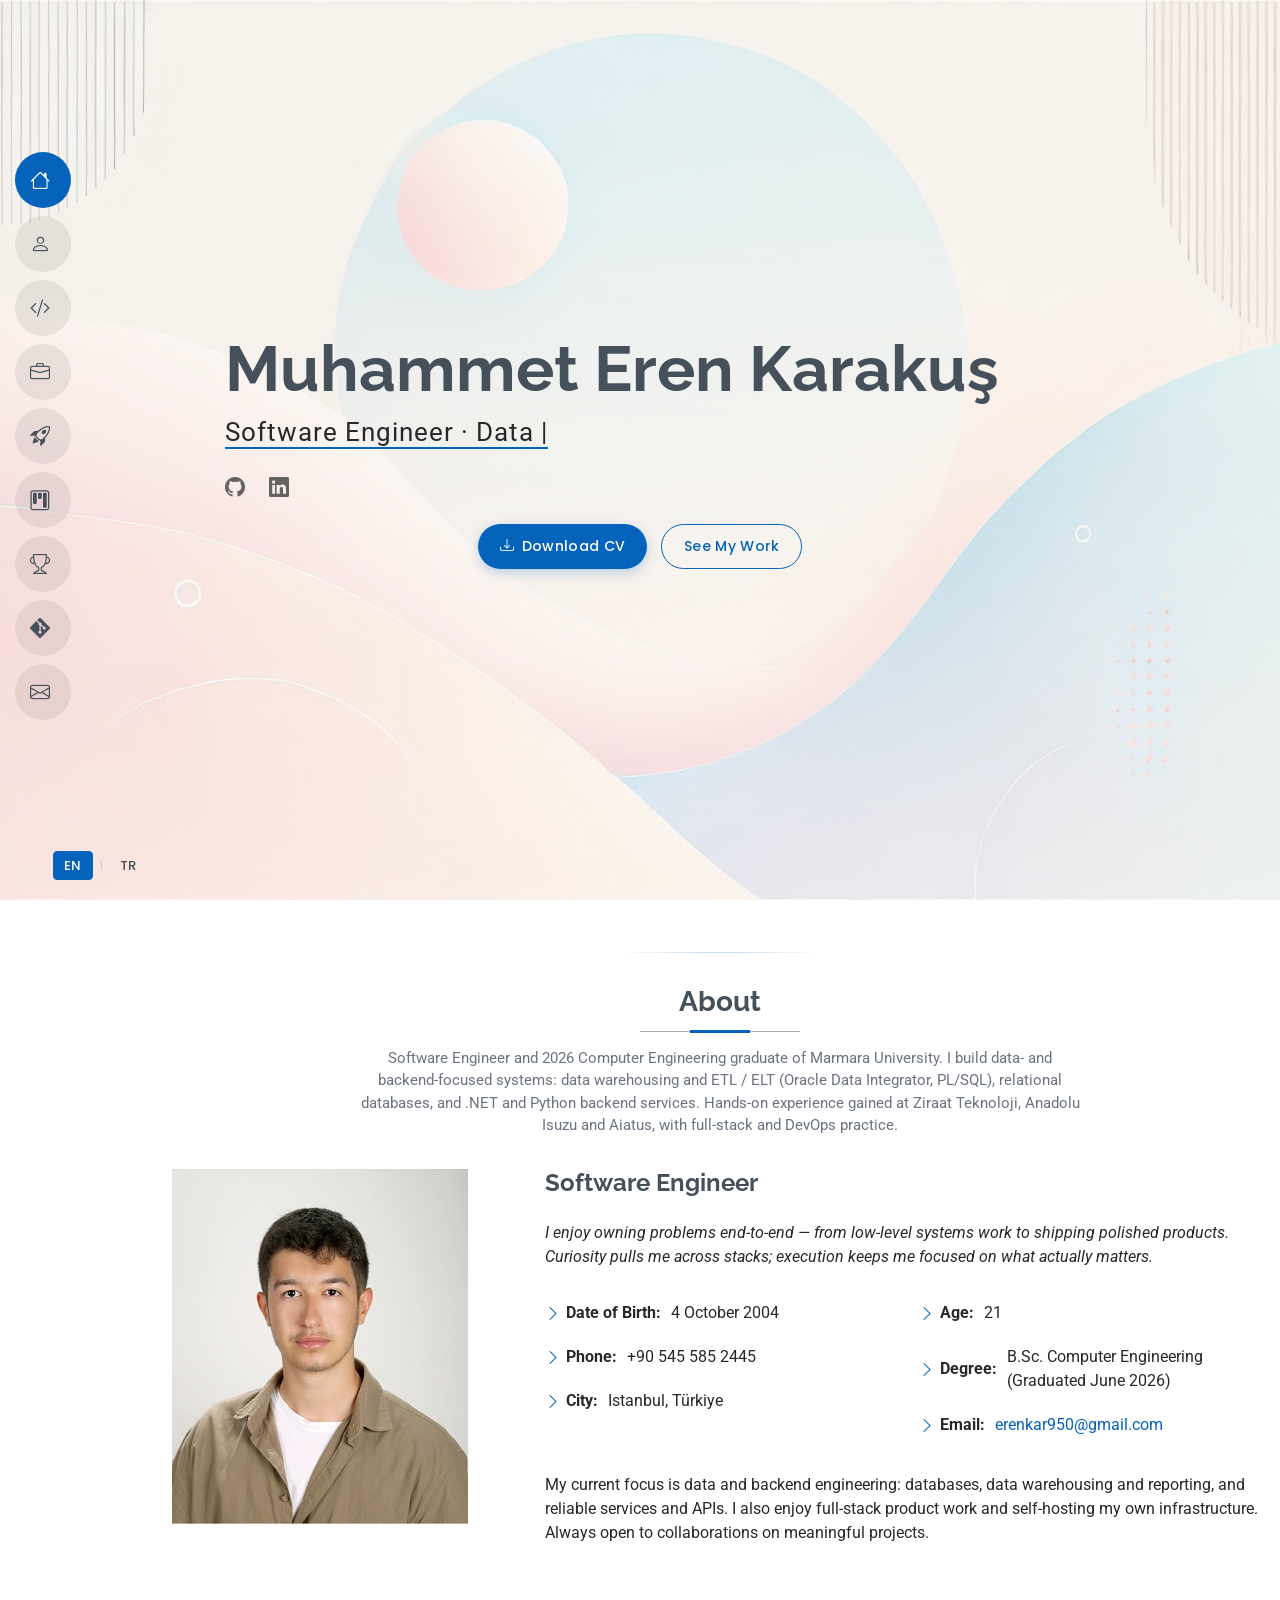
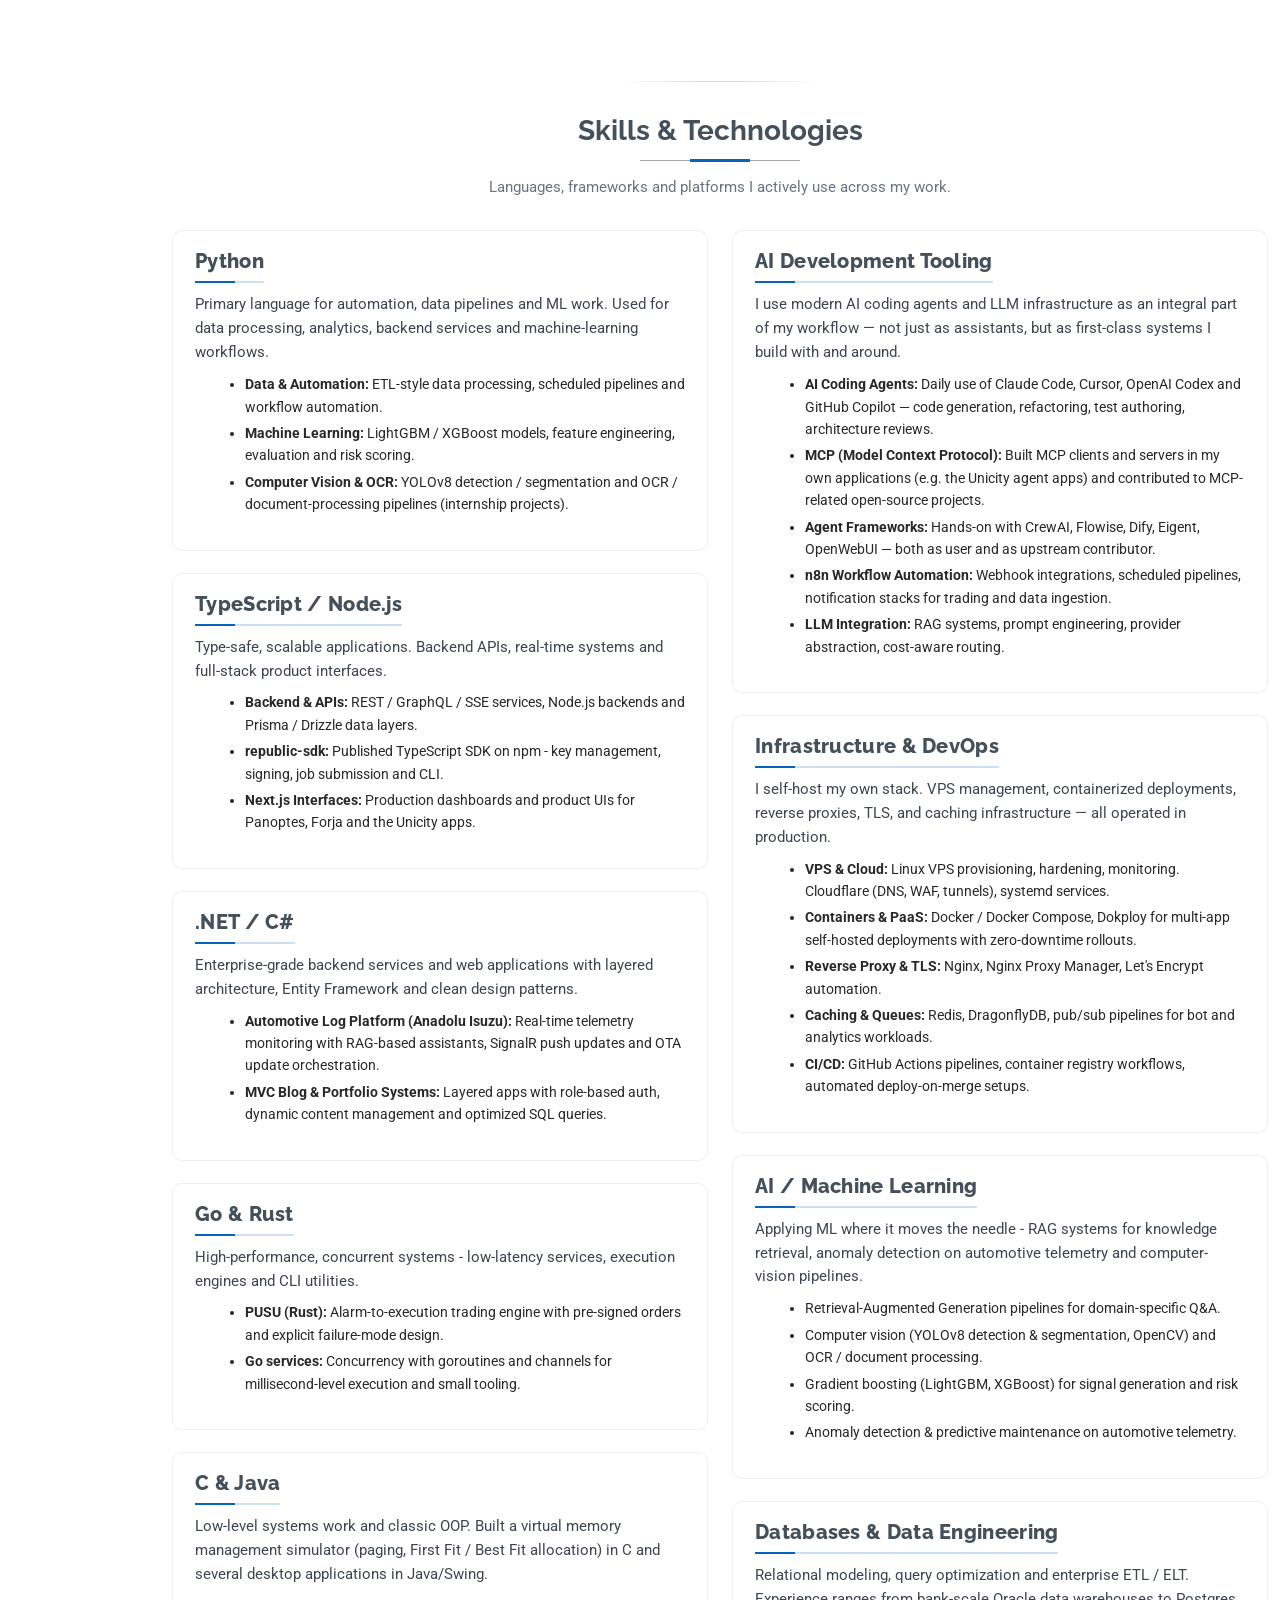
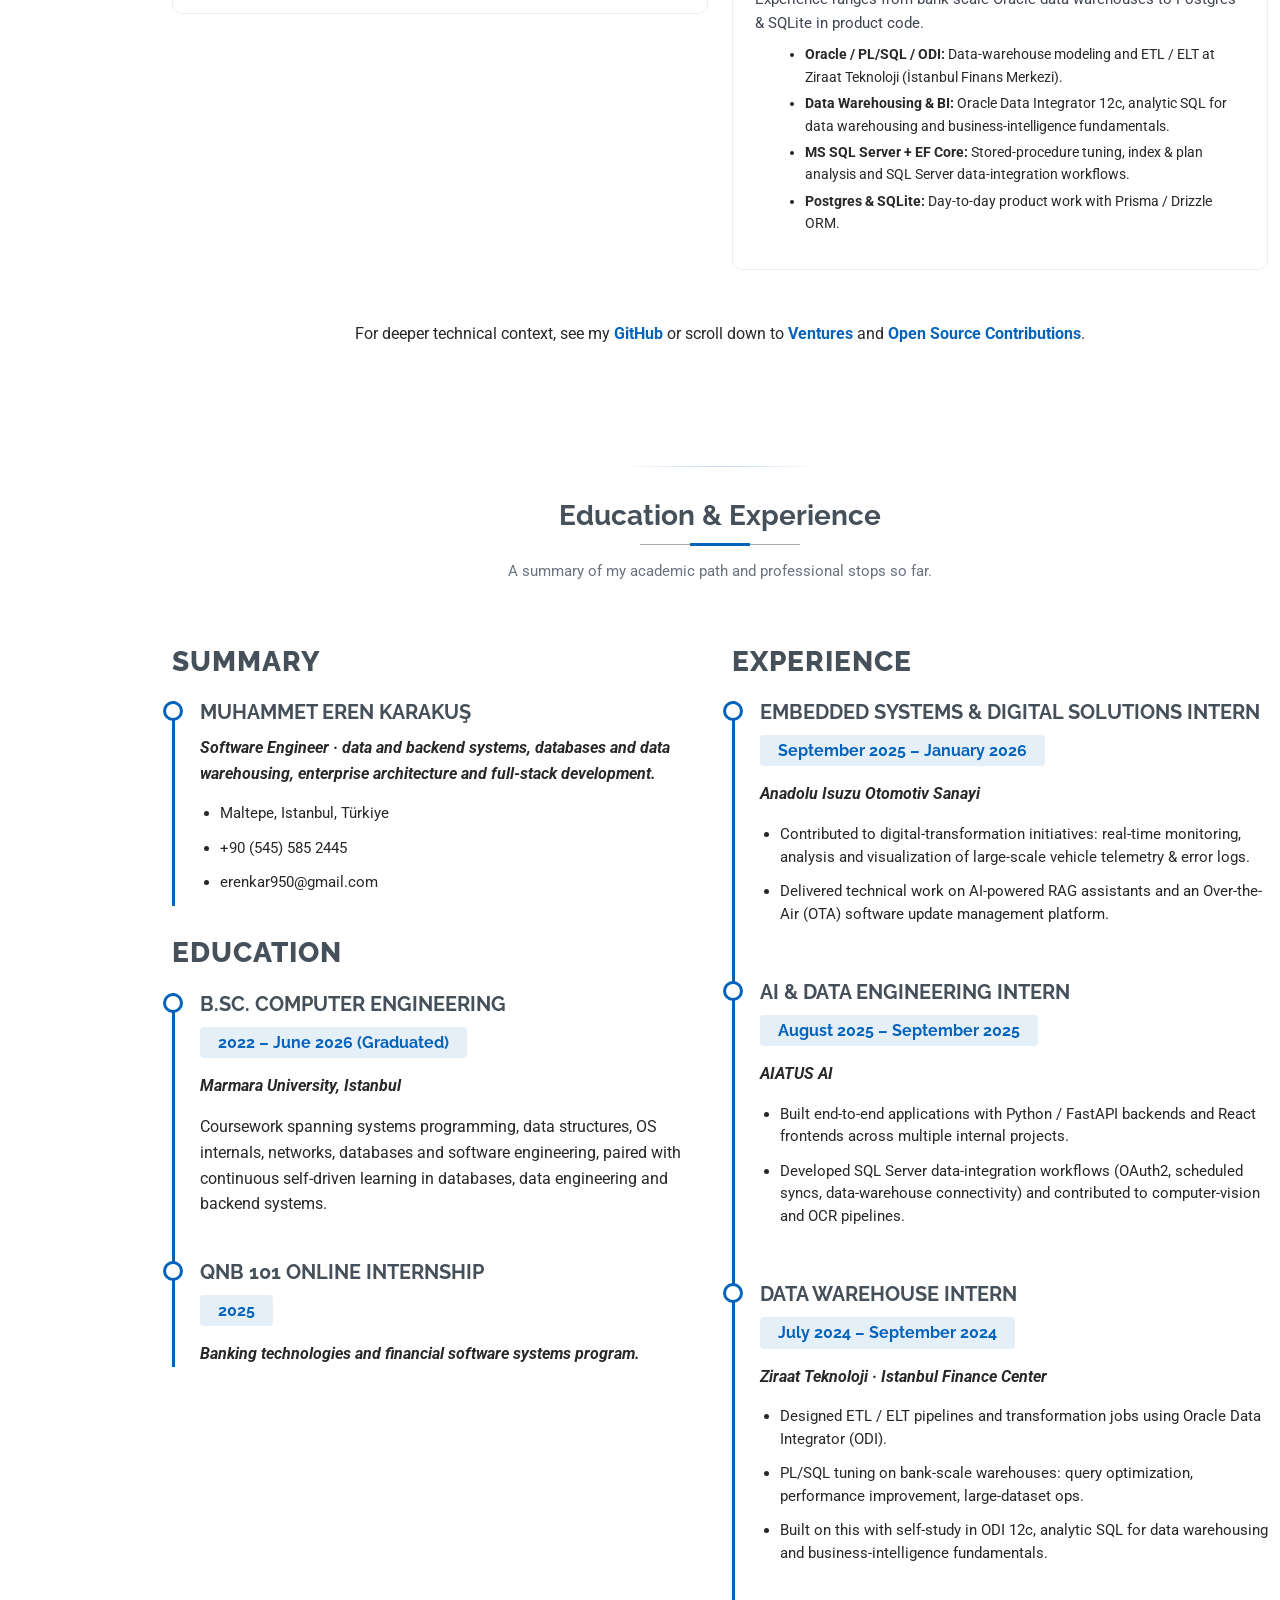
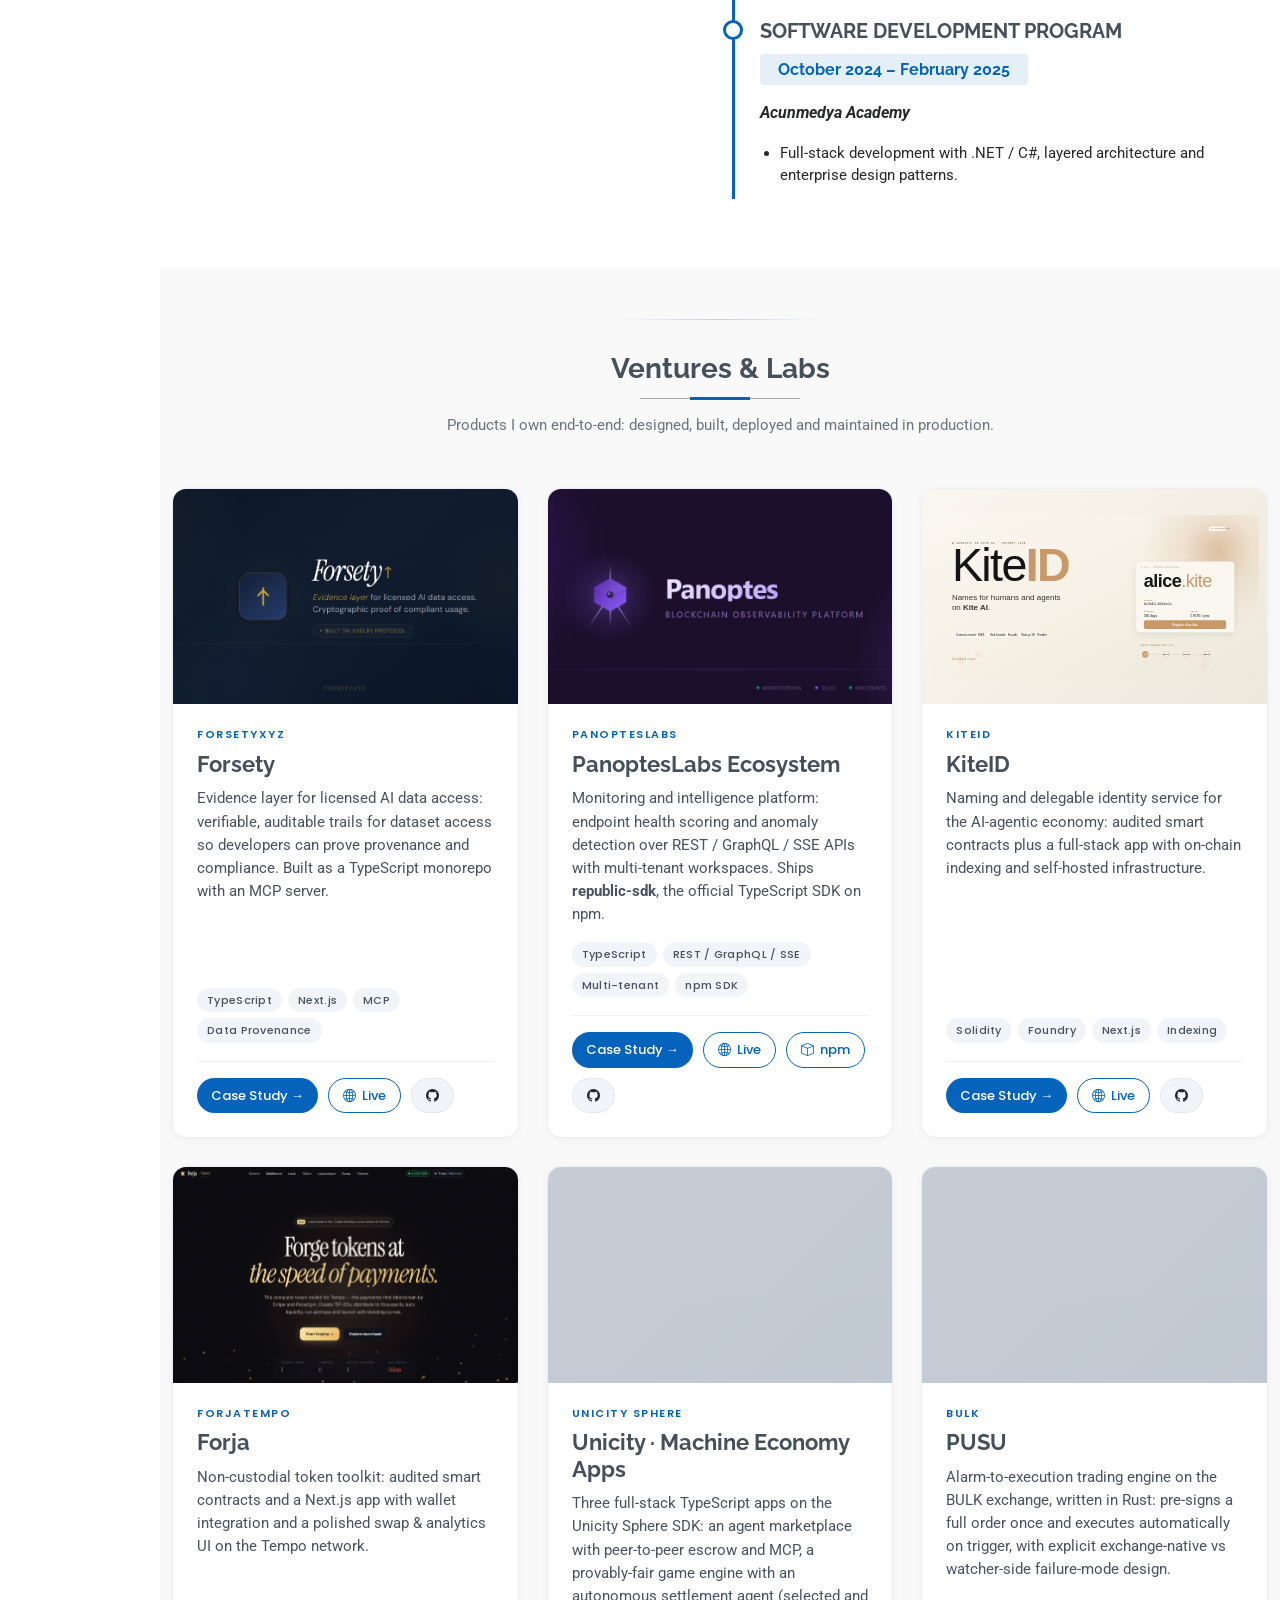
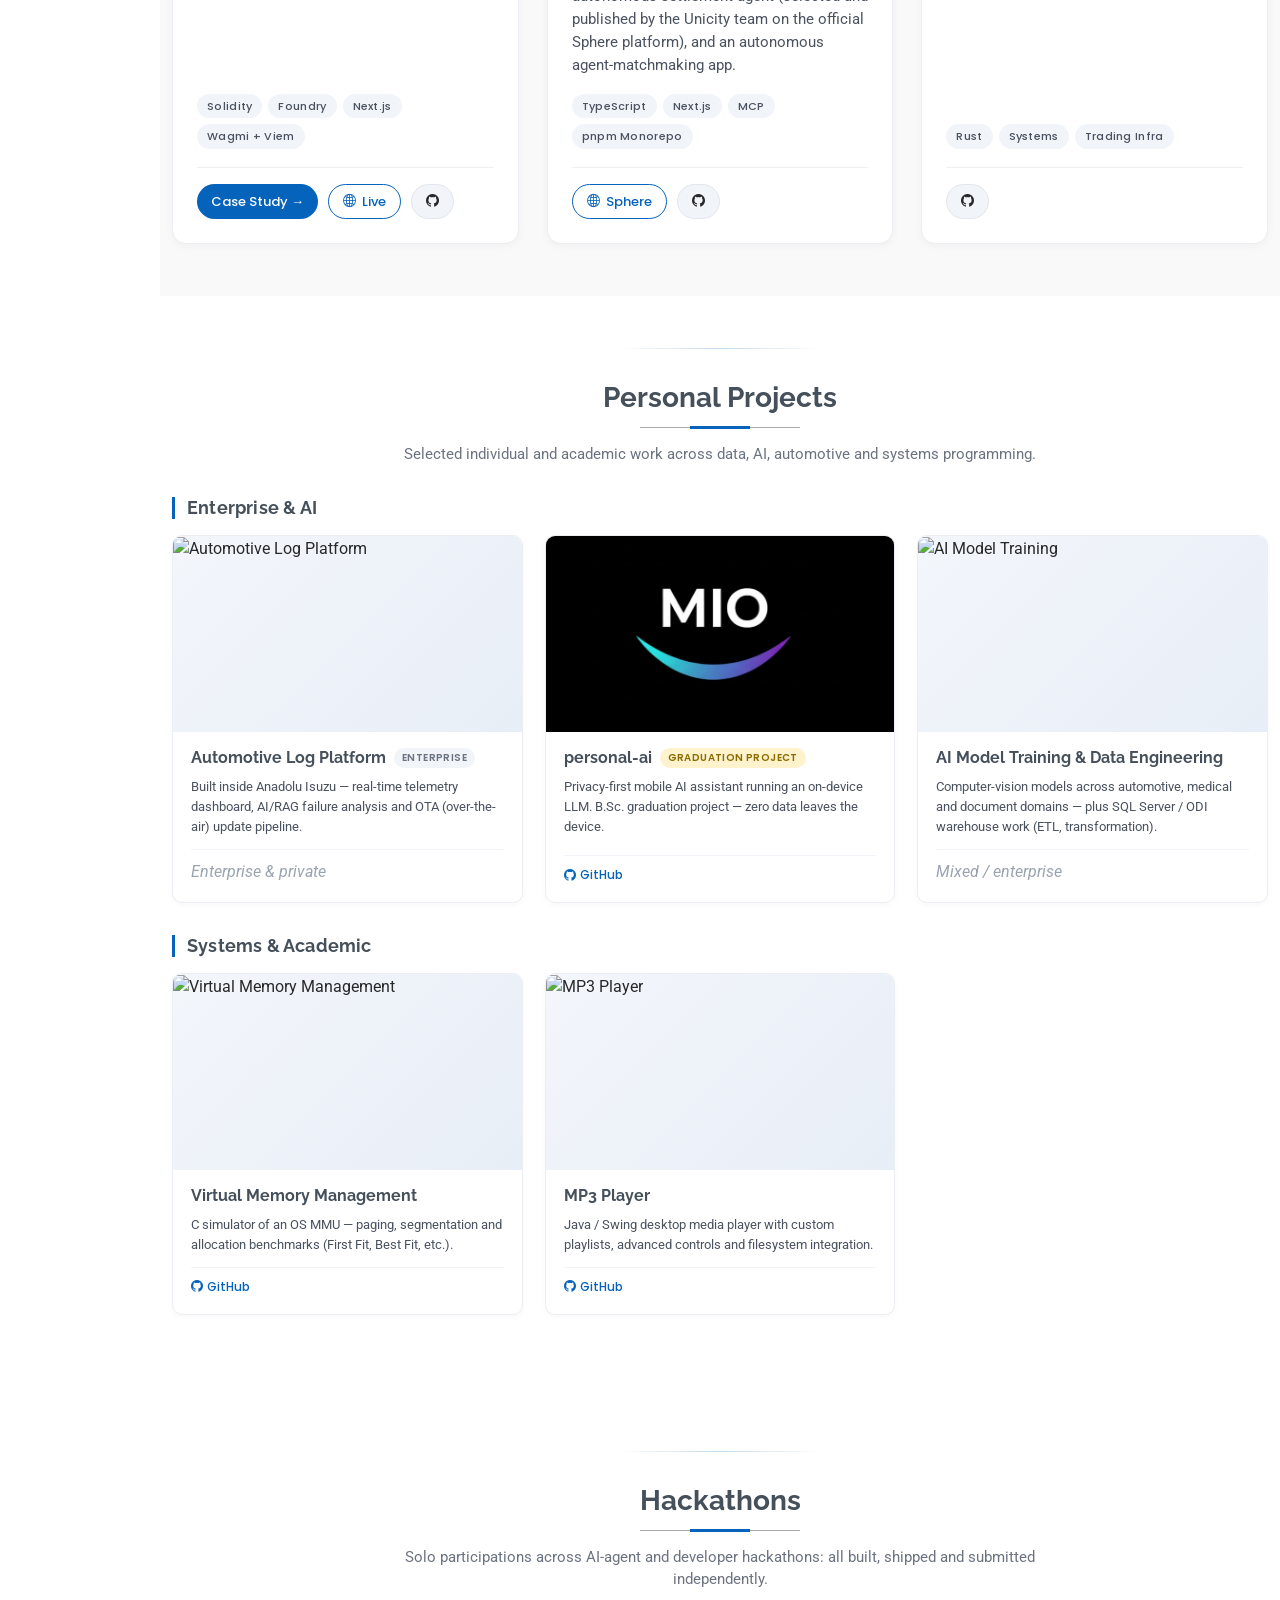
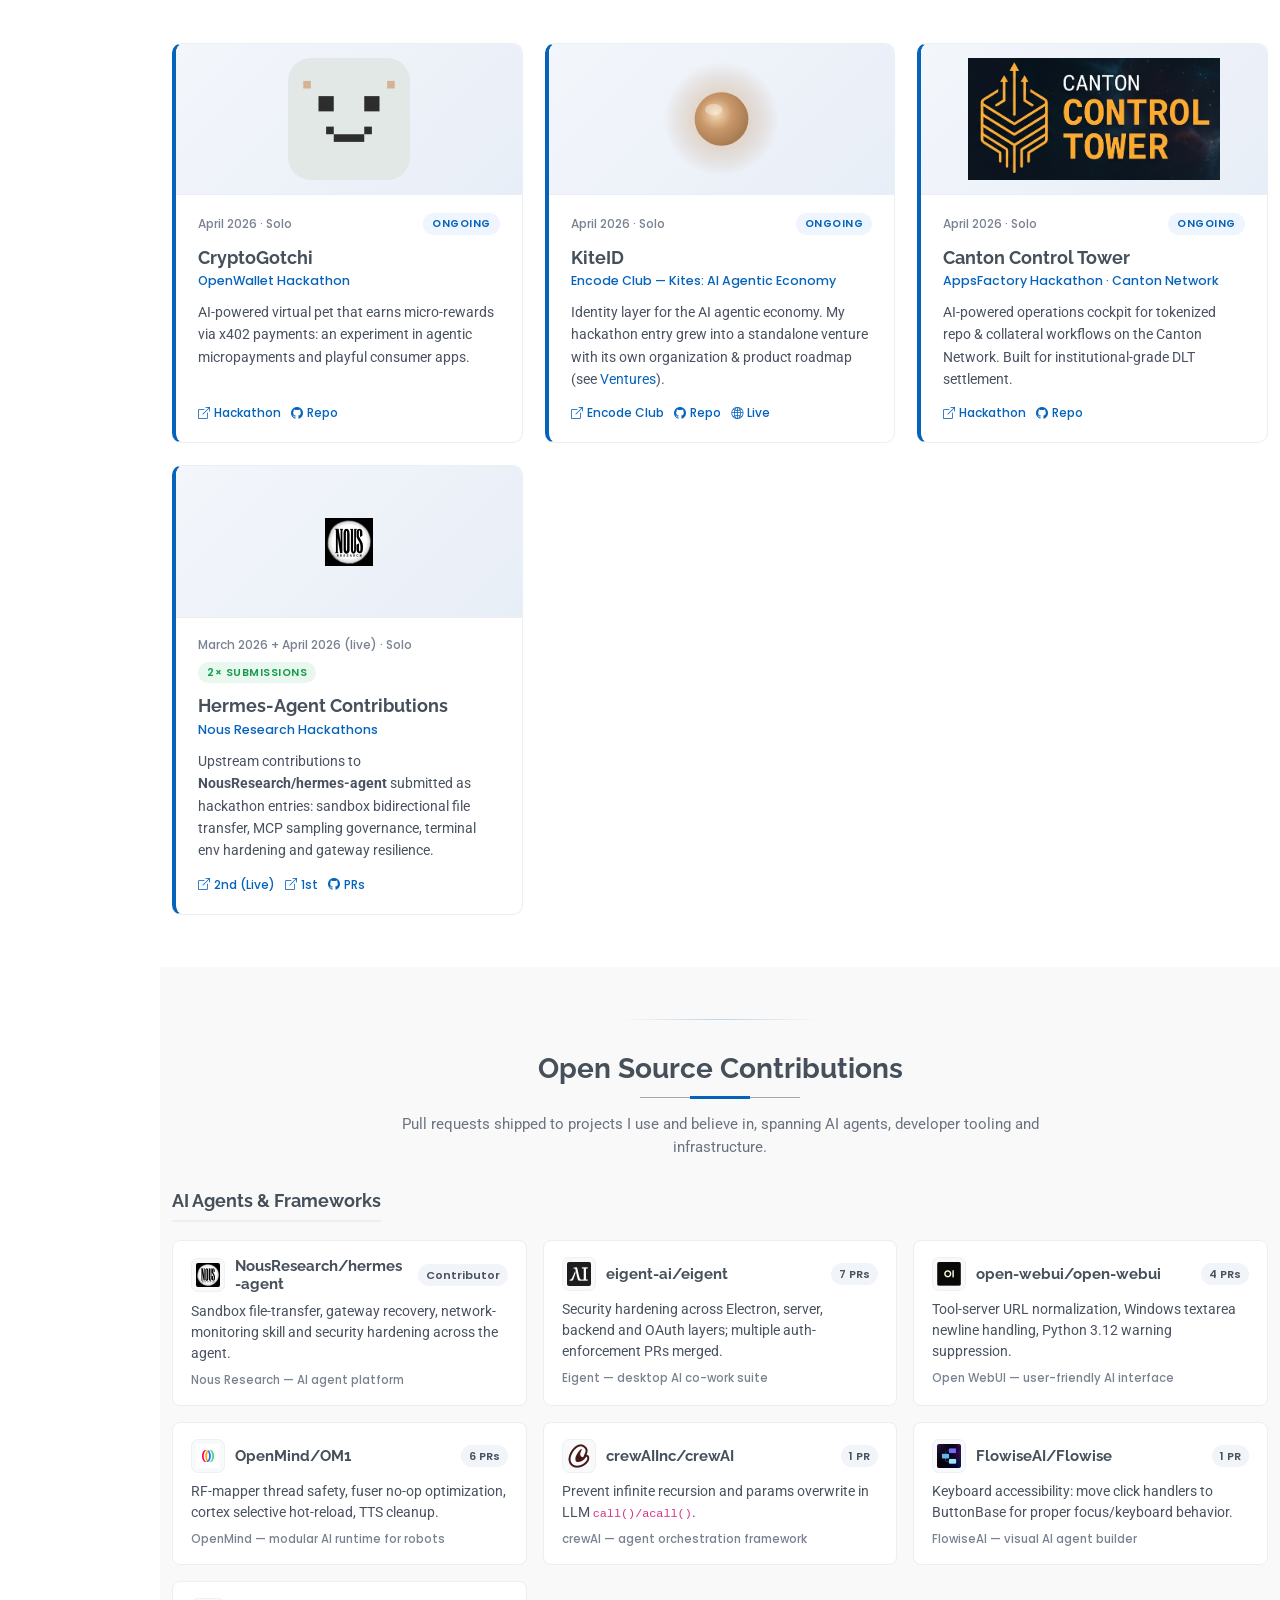
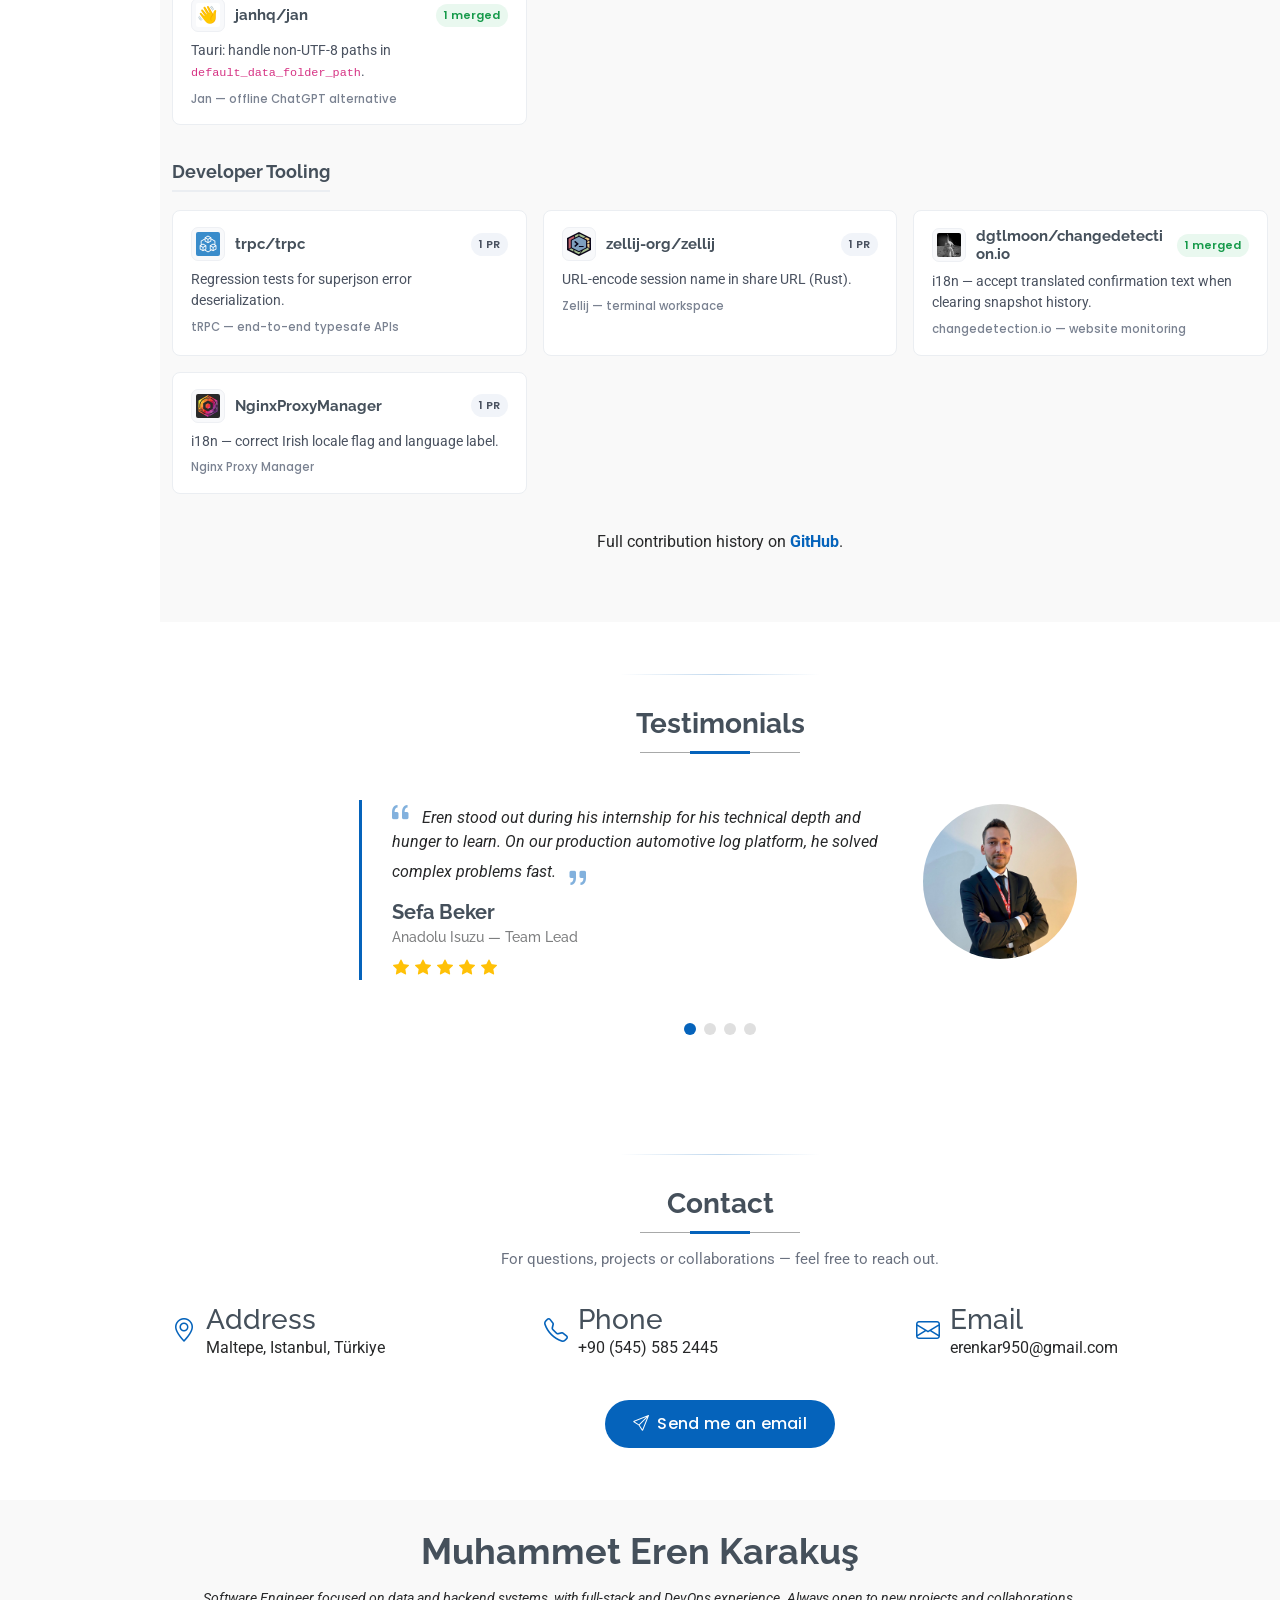
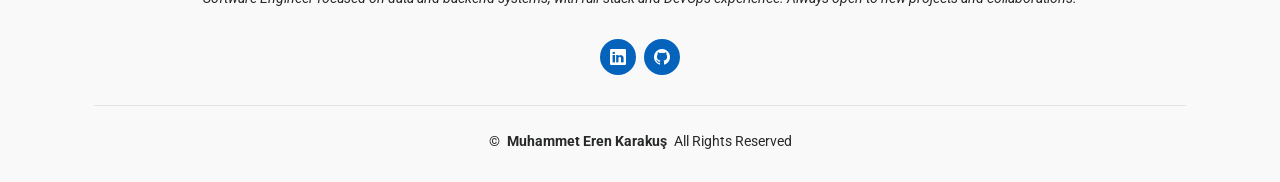
==== commit 9b5e7195: "refactor: set AIATUS title to "AI & Data Engineering Intern"; summary as Computer Engineer - Restore" ====
--- a/index.html
+++ b/index.html
@@ -631,8 +631,8 @@
                         </div>
 
                         <div class="resume-item">
-                            <h4 lang="en">Software Engineering Intern (AI &amp; Data)</h4>
-                            <h4 lang="tr">Yazılım Mühendisliği Stajyeri (AI &amp; Veri)</h4>
+                            <h4 lang="en">AI &amp; Data Engineering Intern</h4>
+                            <h4 lang="tr">AI &amp; Veri Mühendisliği Stajyeri</h4>
                             <h5 lang="en">August 2025 – September 2025</h5>
                             <h5 lang="tr">Ağustos 2025 – Eylül 2025</h5>
                             <p><em>AIATUS AI</em></p>
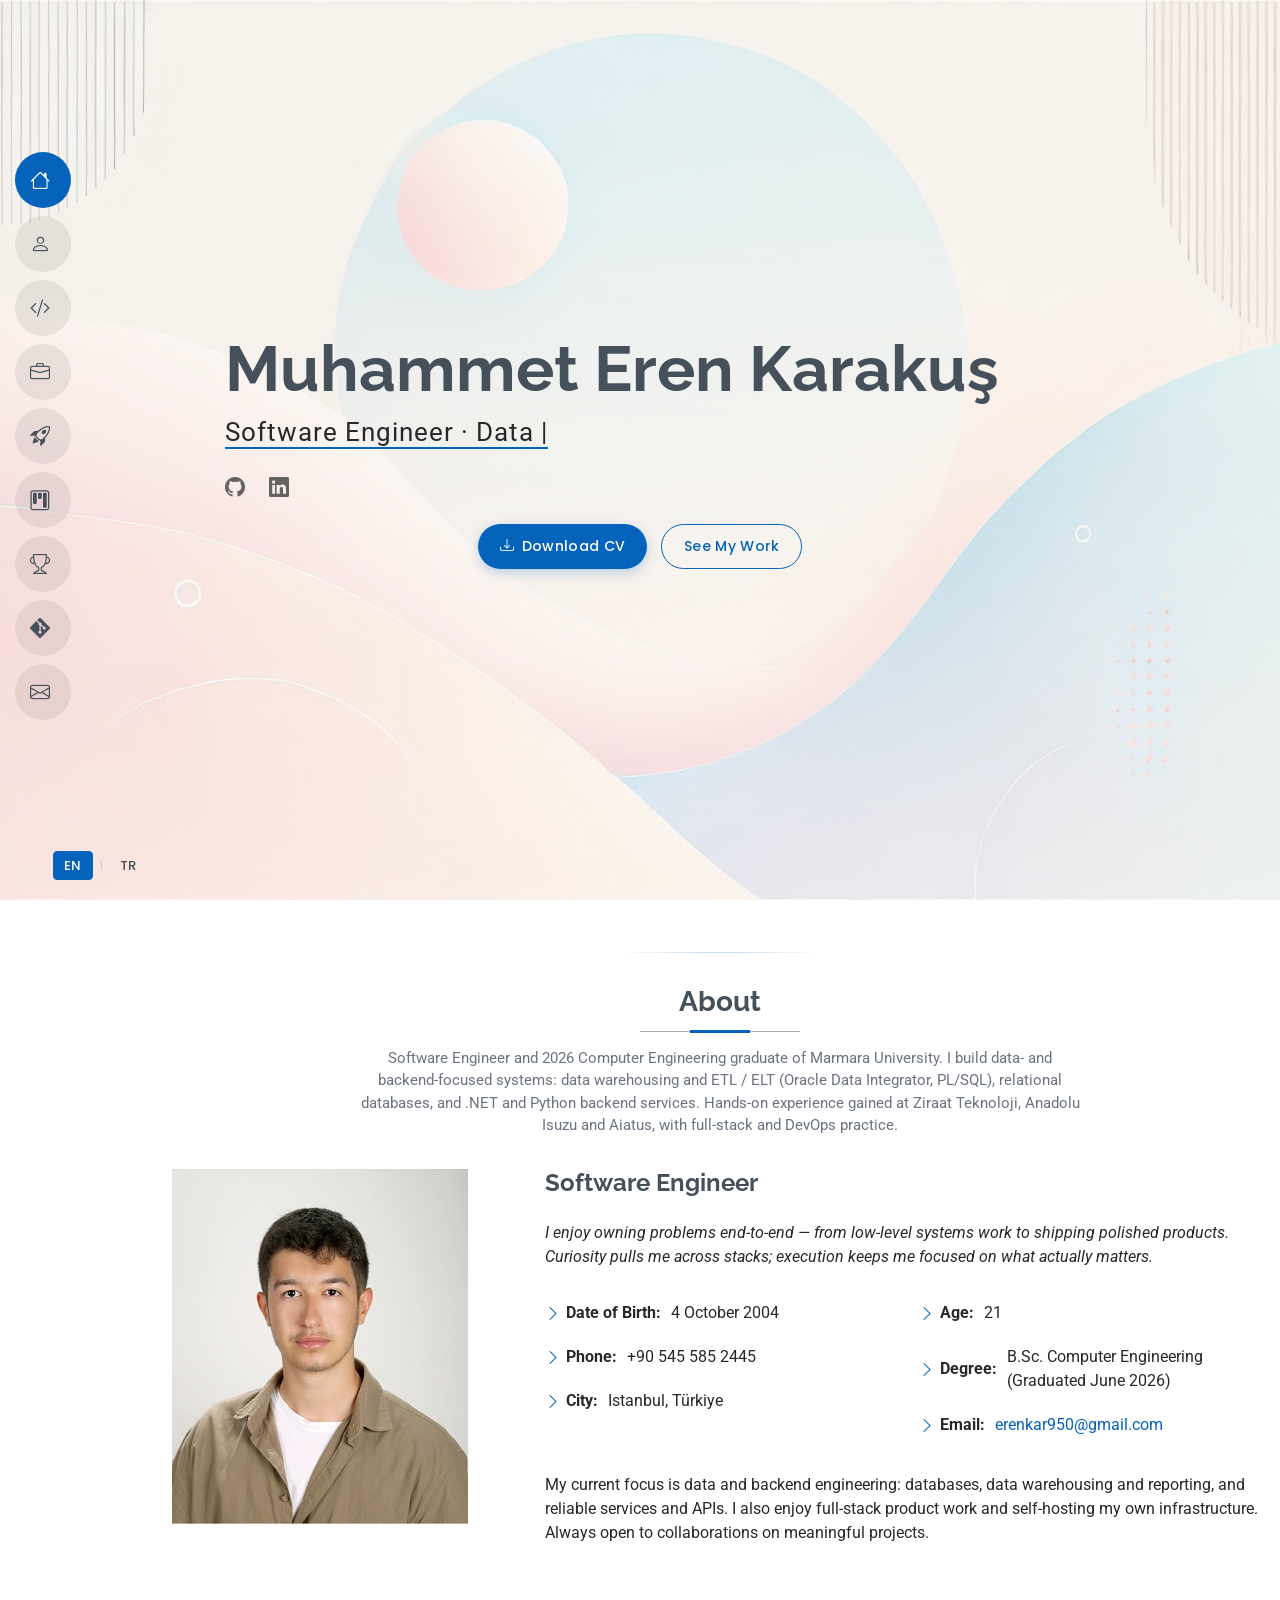
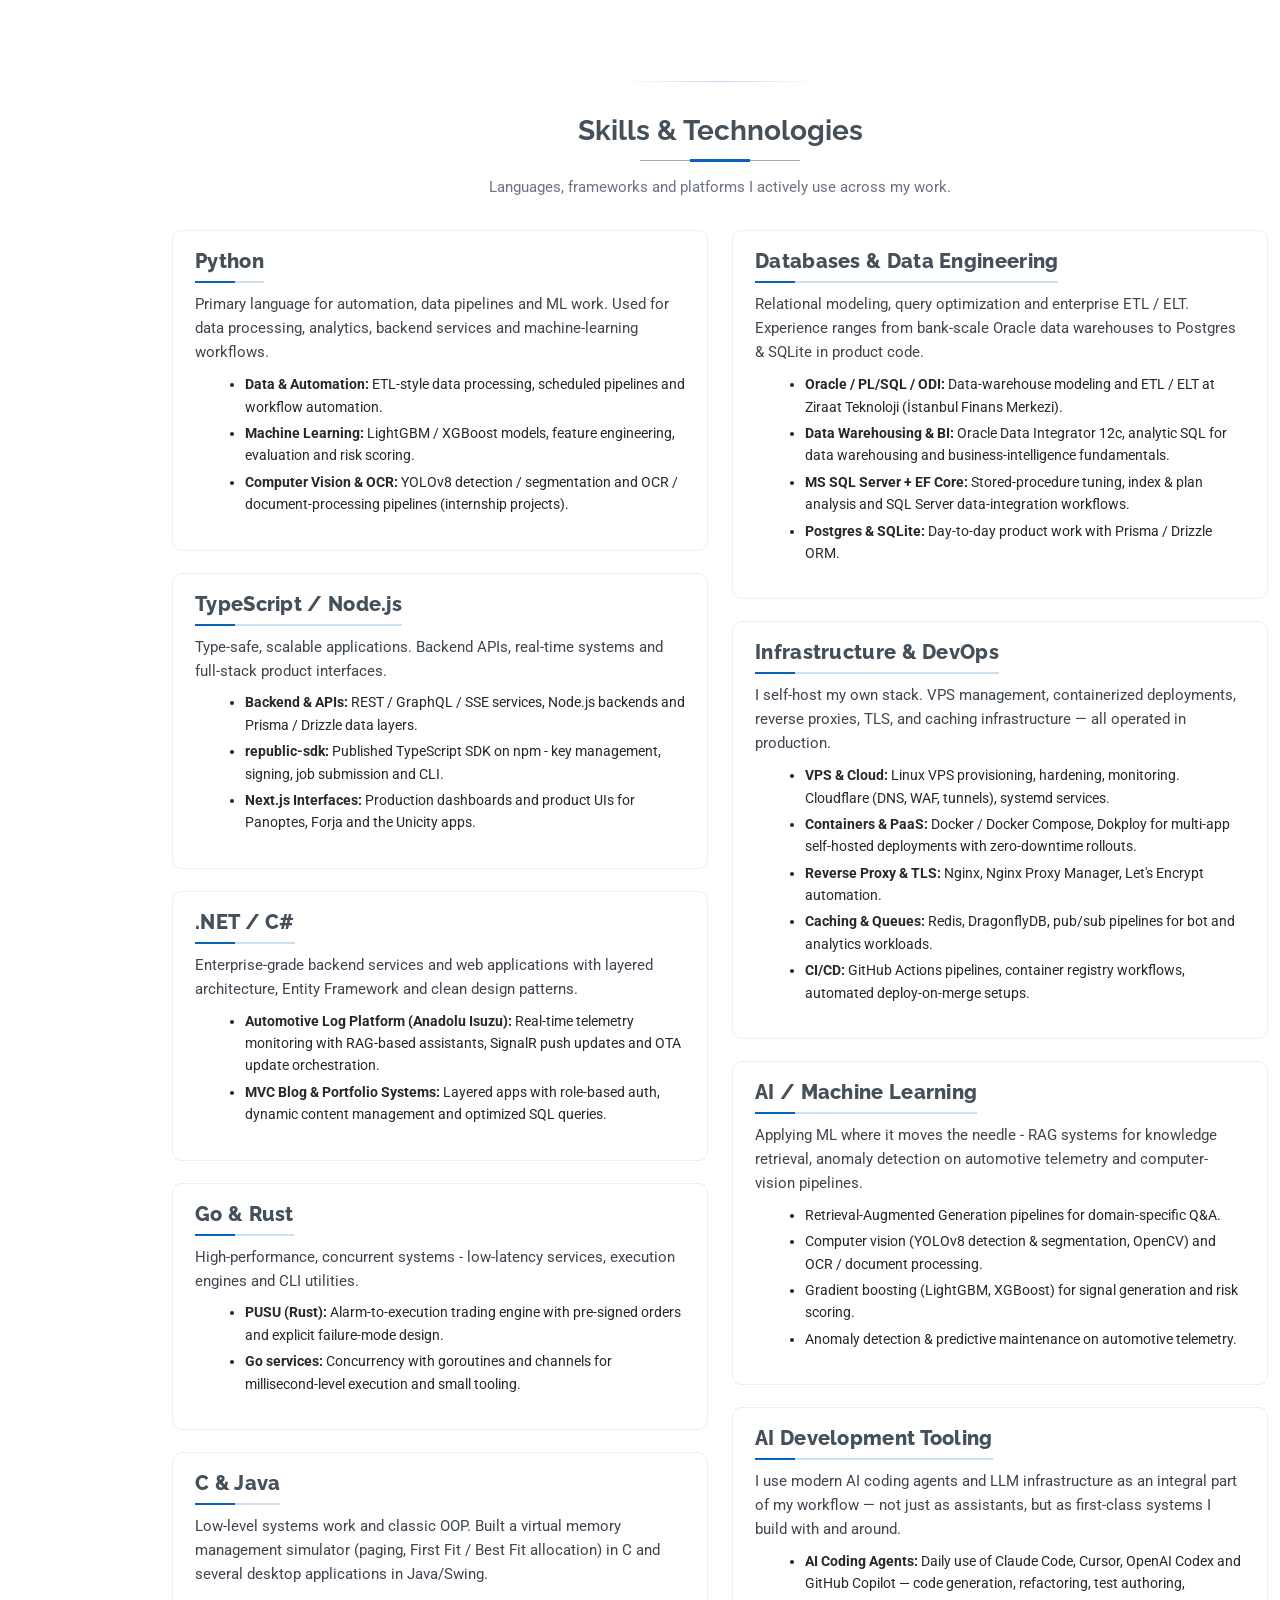
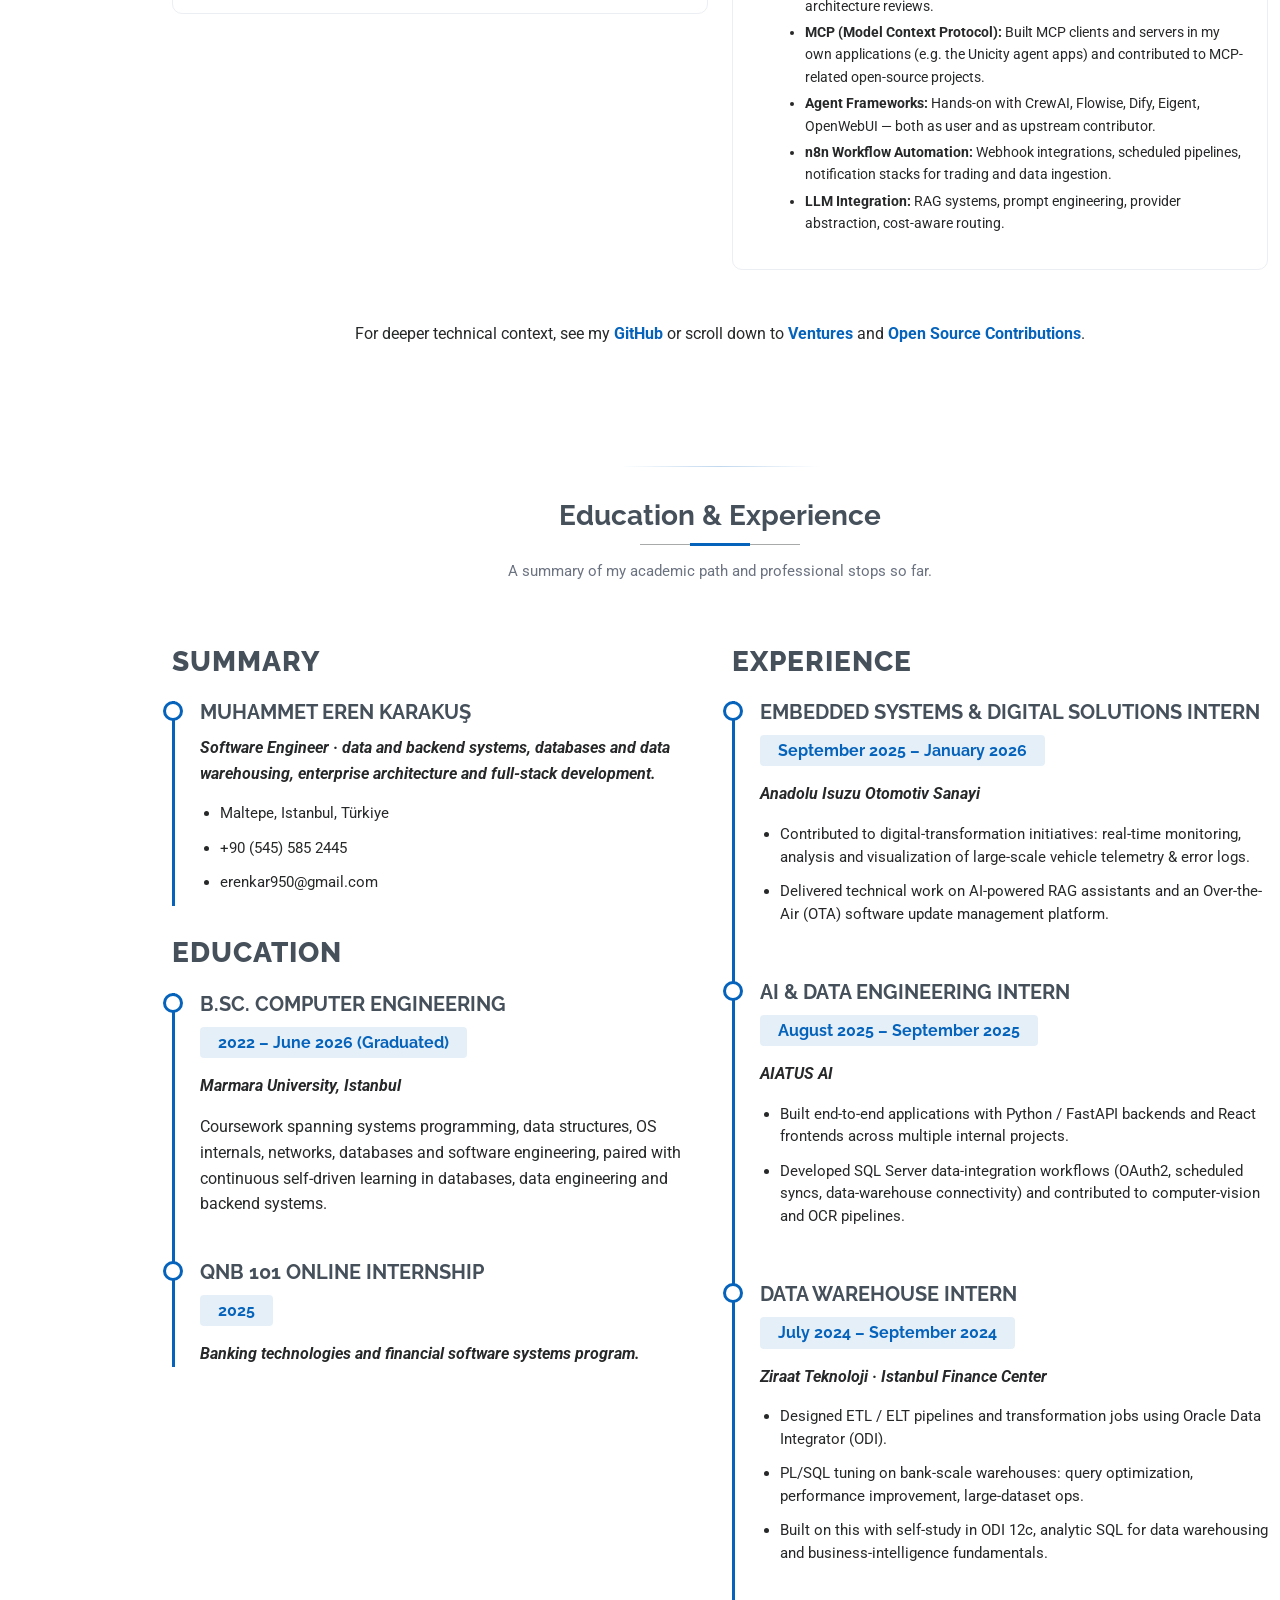
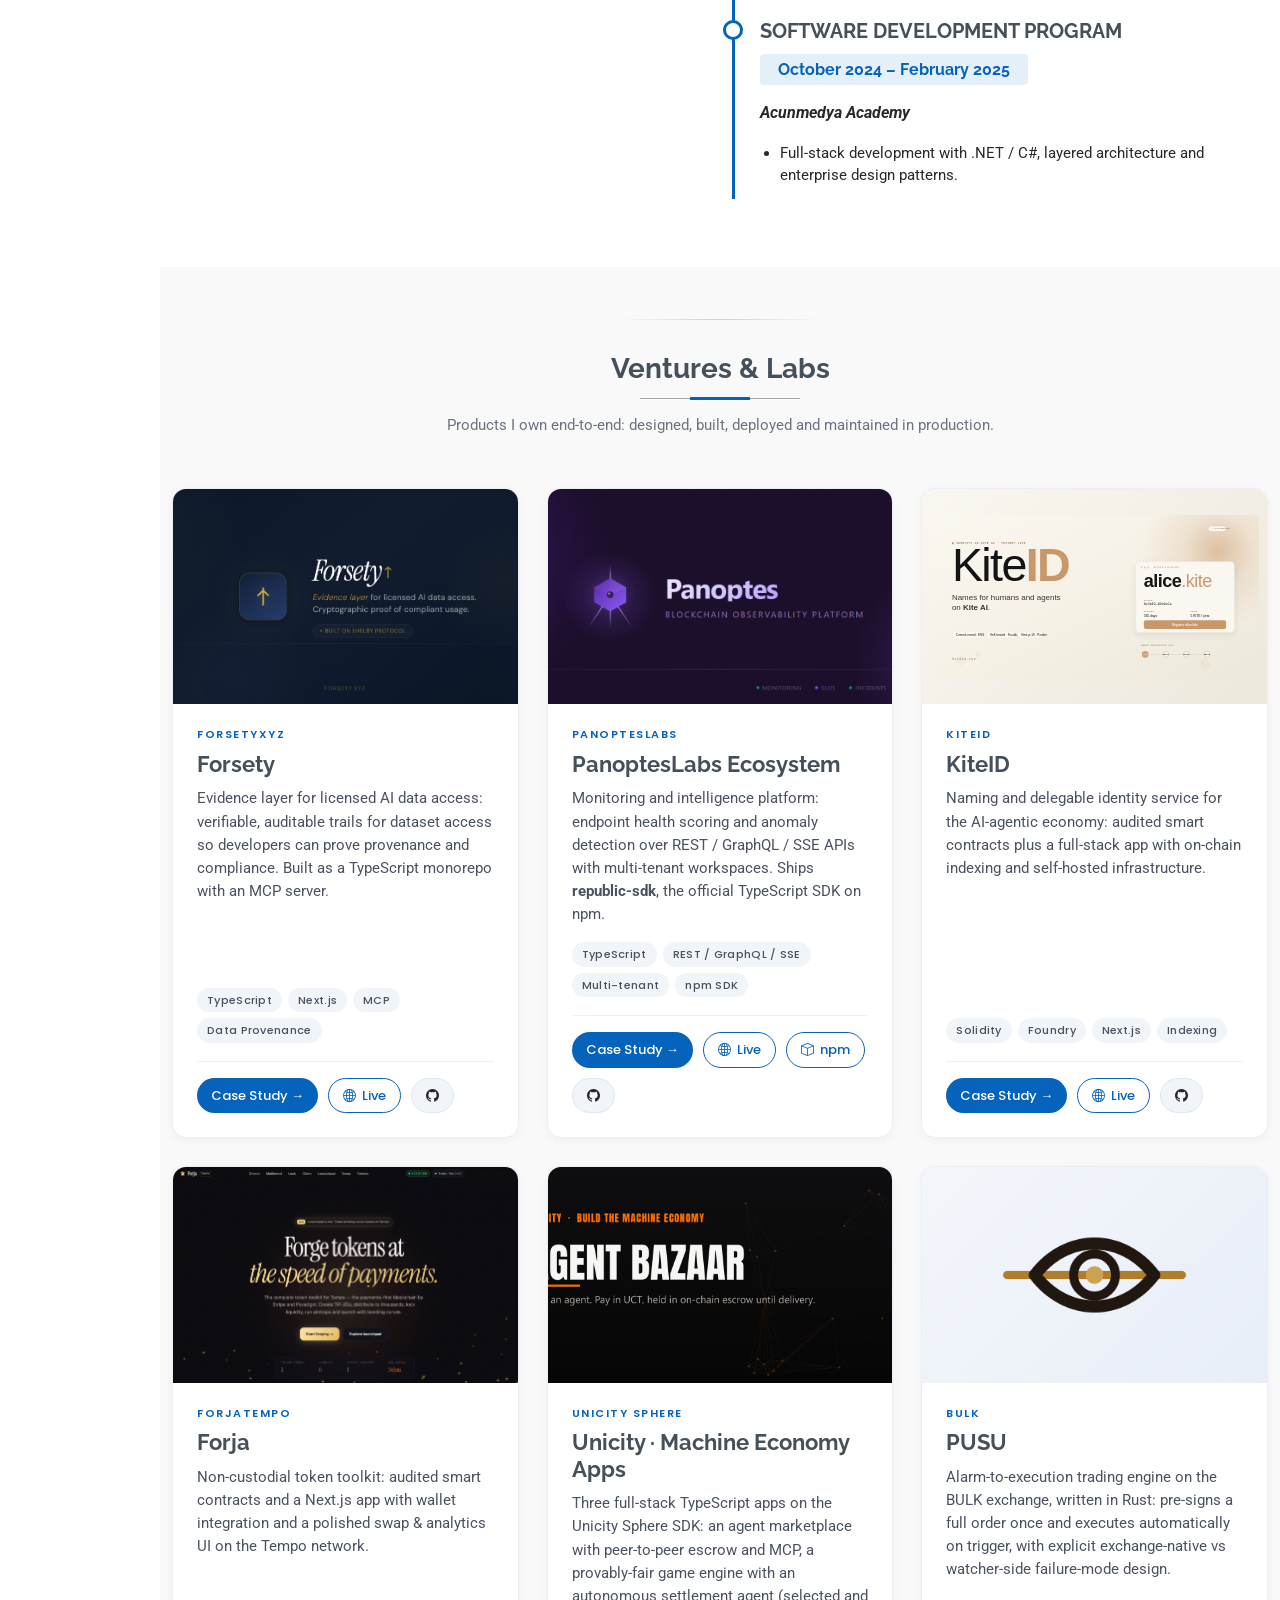
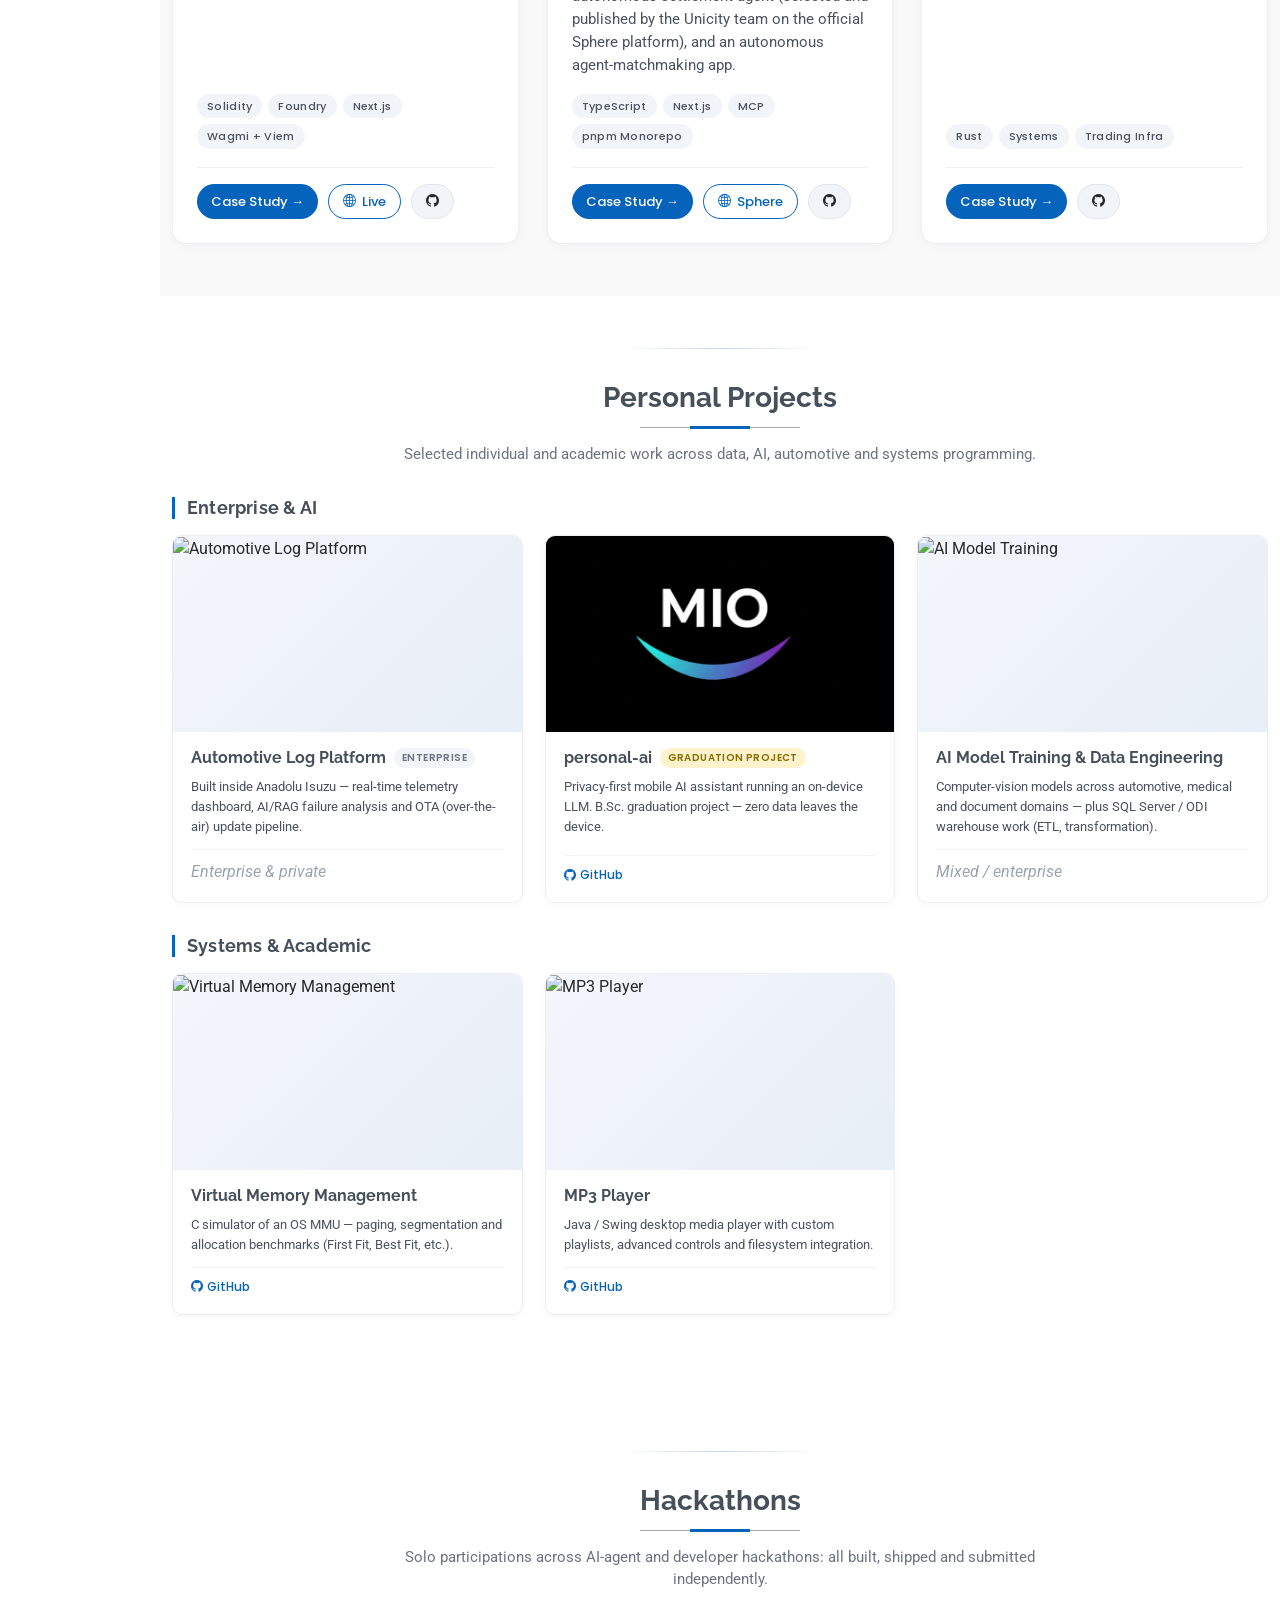
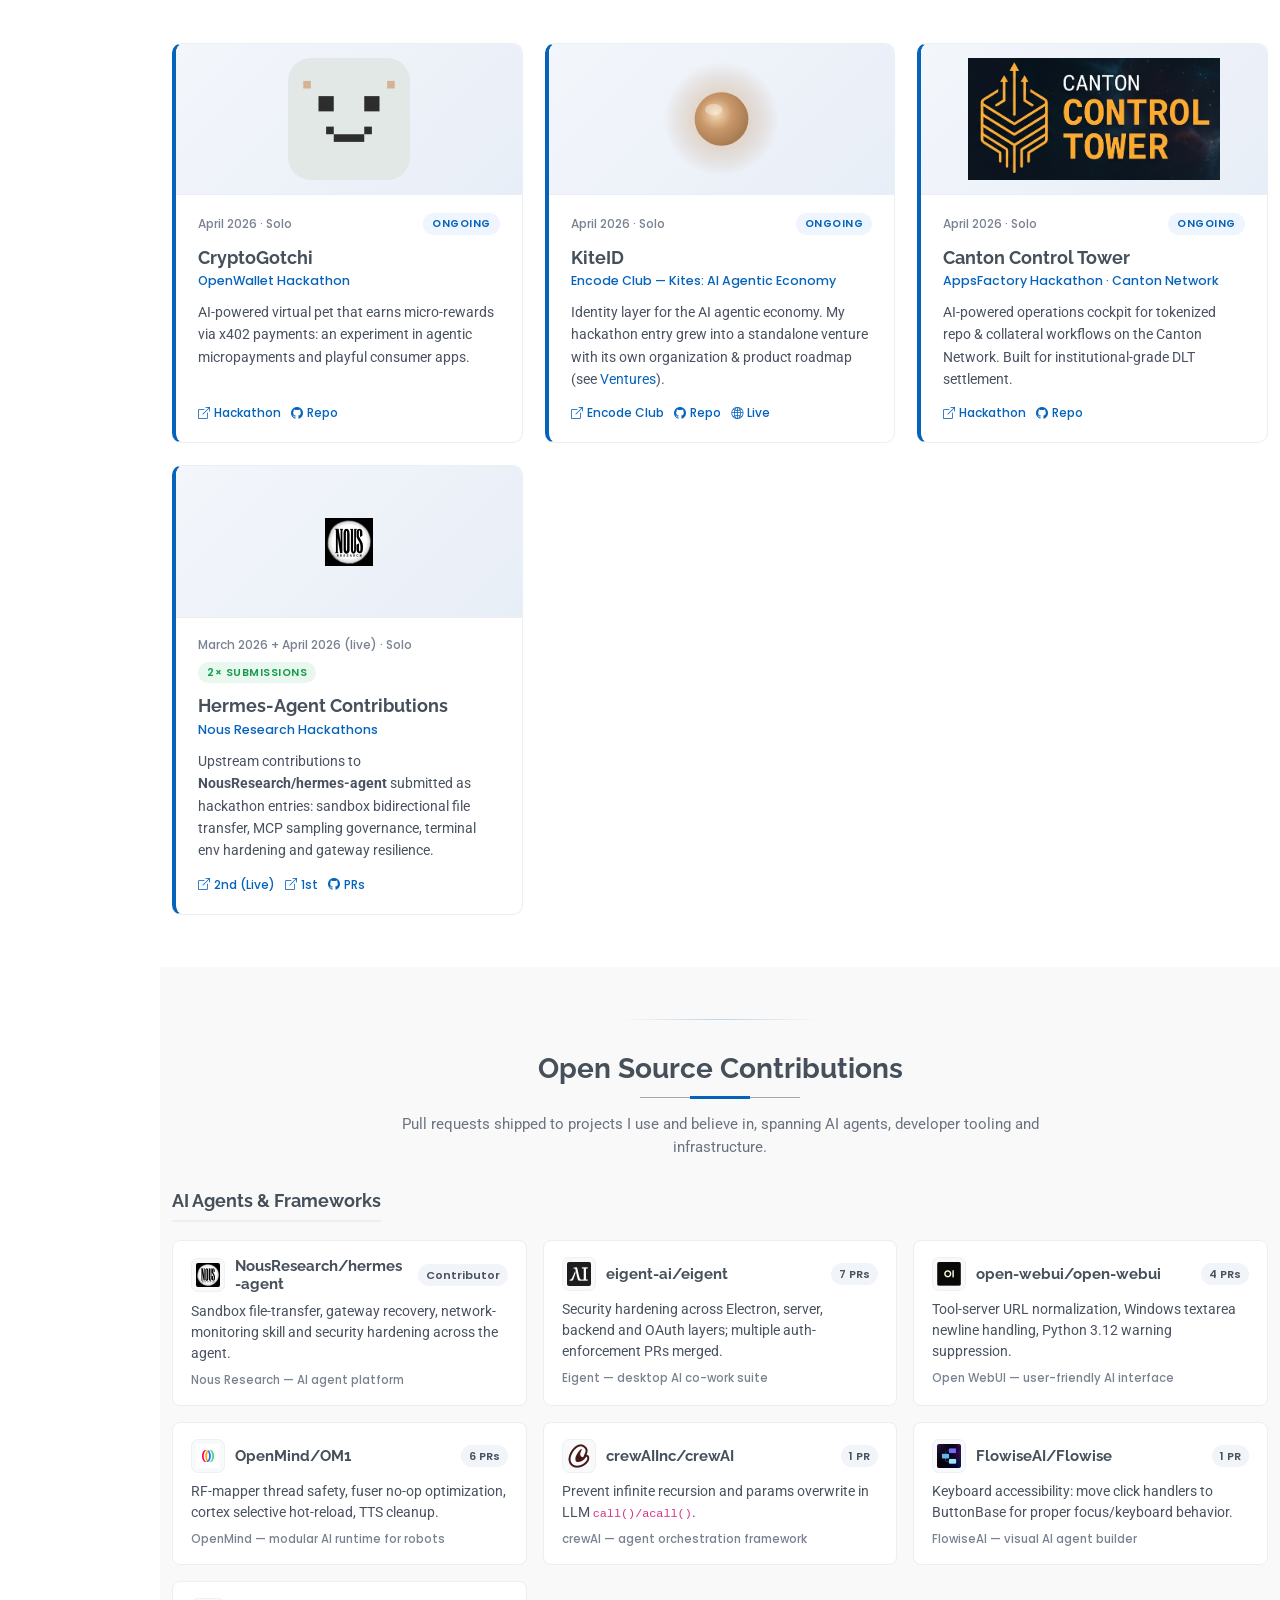
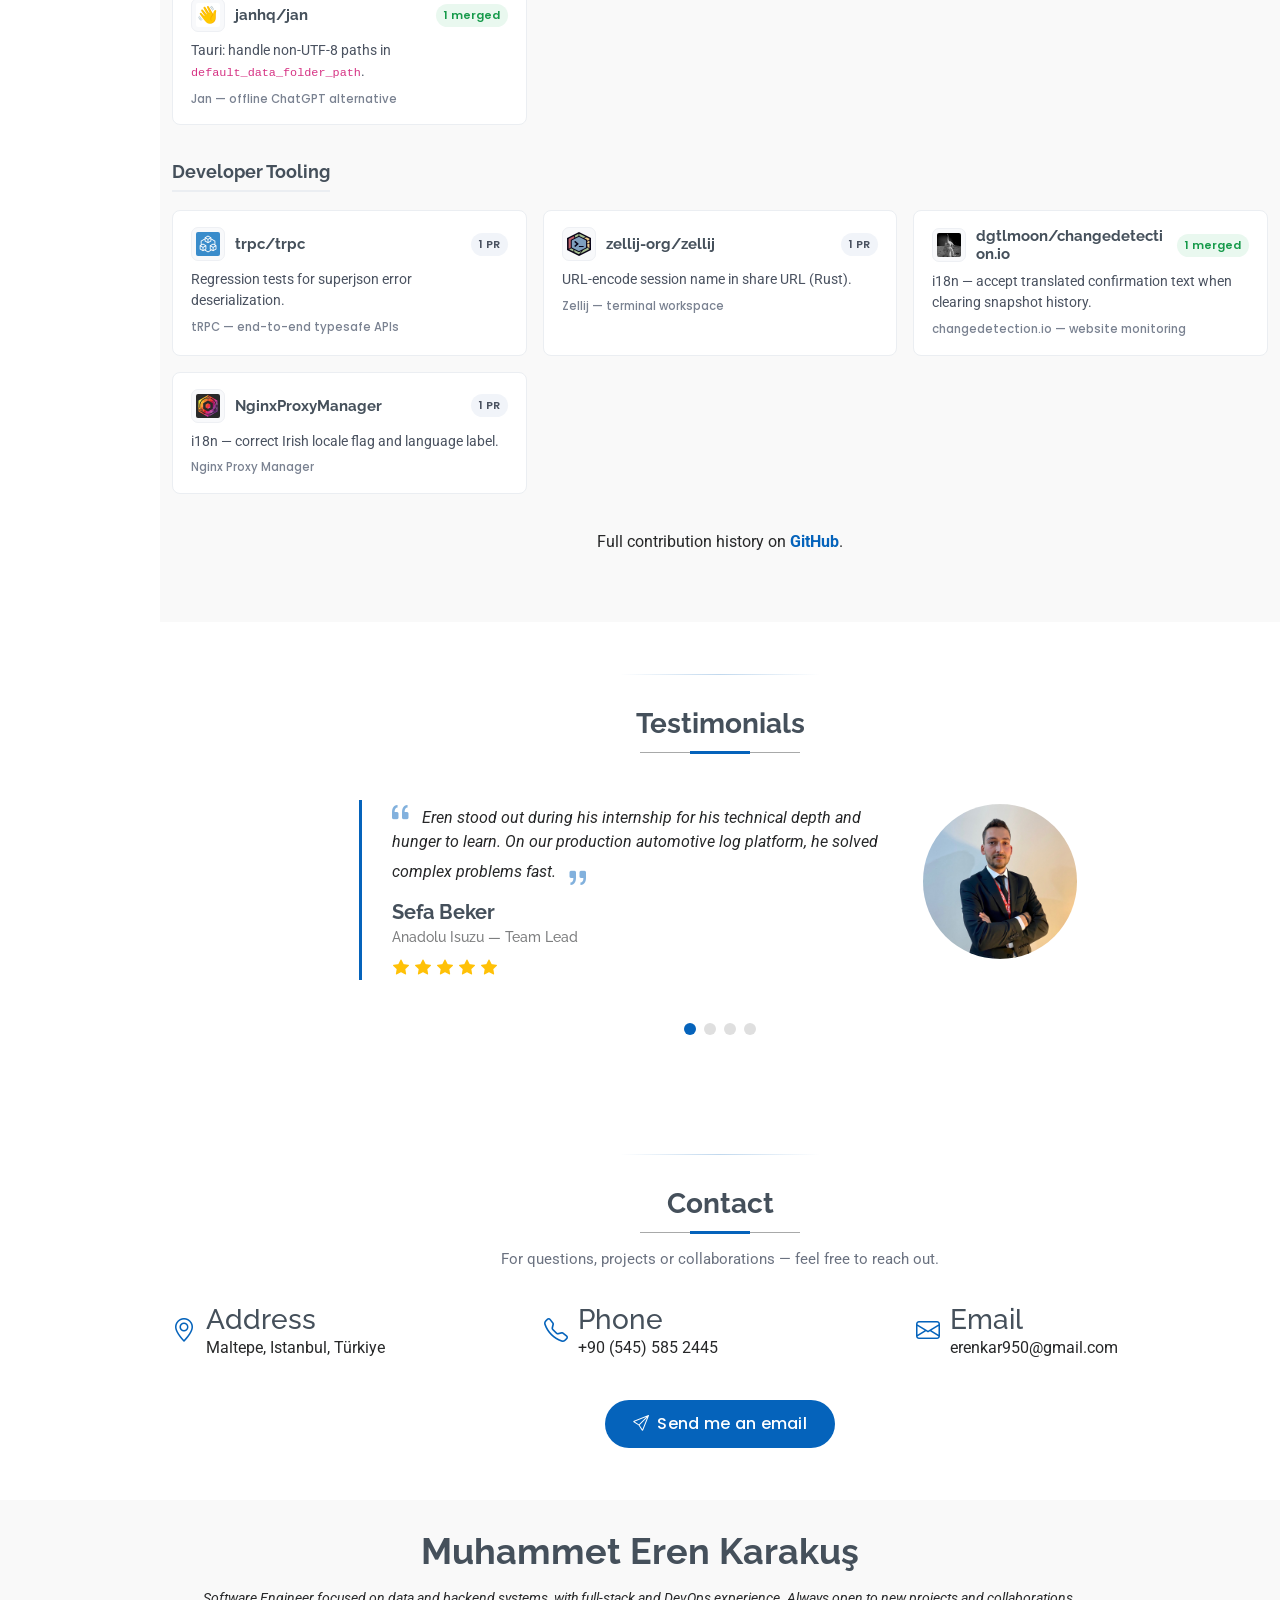
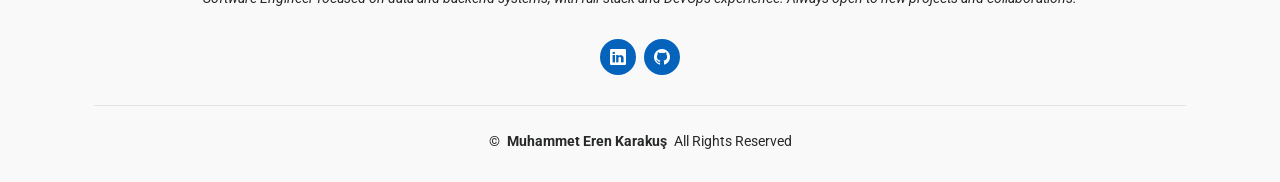
==== commit 9b9b94de: "feat(ventures): add Unicity and PUSU case studies; swap skills cards - New case-study pages: venture" ====
--- a/index.html
+++ b/index.html
@@ -371,6 +371,105 @@
                     <div class="col-lg-6">
 
                         <div class="skill-item">
+                            <h4 lang="en">Databases &amp; Data Engineering</h4>
+                            <h4 lang="tr">Veritabanı &amp; Veri Mühendisliği</h4>
+                            <p lang="en">
+                                Relational modeling, query optimization and enterprise ETL / ELT. Experience
+                                ranges from bank-scale Oracle data warehouses to Postgres &amp; SQLite in
+                                product code.
+                            </p>
+                            <p lang="tr">
+                                İlişkisel modelleme, sorgu optimizasyonu ve kurumsal ETL / ELT. Banka
+                                ölçeğindeki Oracle veri ambarlarından ürün kodundaki Postgres / SQLite'a kadar
+                                deneyim.
+                            </p>
+                            <ul lang="en">
+                                <li><strong>Oracle / PL/SQL / ODI:</strong> Data-warehouse modeling and
+                                    ETL / ELT at Ziraat Teknoloji (İstanbul Finans Merkezi).</li>
+                                <li><strong>Data Warehousing &amp; BI:</strong> Oracle Data Integrator 12c,
+                                    analytic SQL for data warehousing and business-intelligence fundamentals.</li>
+                                <li><strong>MS SQL Server + EF Core:</strong> Stored-procedure tuning, index
+                                    &amp; plan analysis and SQL Server data-integration workflows.</li>
+                                <li><strong>Postgres &amp; SQLite:</strong> Day-to-day product work with
+                                    Prisma / Drizzle ORM.</li>
+                            </ul>
+                            <ul lang="tr">
+                                <li><strong>Oracle / PL/SQL / ODI:</strong> Ziraat Teknoloji İFM'de veri
+                                    ambarı modelleme ve ETL / ELT.</li>
+                                <li><strong>Veri Ambarı &amp; BI:</strong> Oracle Data Integrator 12c, veri
+                                    ambarı için analitik SQL ve iş zekası (BI) temelleri.</li>
+                                <li><strong>MS SQL Server + EF Core:</strong> Stored procedure tuning, index
+                                    &amp; plan analizi ve SQL Server veri entegrasyon iş akışları.</li>
+                                <li><strong>Postgres &amp; SQLite:</strong> Prisma / Drizzle ORM ile günlük
+                                    ürün geliştirme.</li>
+                            </ul>
+                        </div>
+
+                        <div class="skill-item">
+                            <h4>Infrastructure &amp; DevOps</h4>
+                            <p lang="en">
+                                I self-host my own stack. VPS management, containerized deployments, reverse
+                                proxies, TLS, and caching infrastructure — all operated in production.
+                            </p>
+                            <p lang="tr">
+                                Kendi stack'imi self-host ediyorum. VPS yönetimi, containerized deployment'lar,
+                                reverse proxy'ler, TLS ve caching altyapısı — hepsi production'da.
+                            </p>
+                            <ul lang="en">
+                                <li><strong>VPS &amp; Cloud:</strong> Linux VPS provisioning, hardening,
+                                    monitoring. Cloudflare (DNS, WAF, tunnels), systemd services.</li>
+                                <li><strong>Containers &amp; PaaS:</strong> Docker / Docker Compose, Dokploy
+                                    for multi-app self-hosted deployments with zero-downtime rollouts.</li>
+                                <li><strong>Reverse Proxy &amp; TLS:</strong> Nginx, Nginx Proxy Manager,
+                                    Let's Encrypt automation.</li>
+                                <li><strong>Caching &amp; Queues:</strong> Redis, DragonflyDB, pub/sub
+                                    pipelines for bot and analytics workloads.</li>
+                                <li><strong>CI/CD:</strong> GitHub Actions pipelines, container registry
+                                    workflows, automated deploy-on-merge setups.</li>
+                            </ul>
+                            <ul lang="tr">
+                                <li><strong>VPS &amp; Cloud:</strong> Linux VPS kurulum, hardening, monitoring.
+                                    Cloudflare (DNS, WAF, tunnel'ler), systemd servisleri.</li>
+                                <li><strong>Container &amp; PaaS:</strong> Docker / Docker Compose, Dokploy
+                                    ile self-host çoklu uygulama deployment — zero-downtime rollout.</li>
+                                <li><strong>Reverse Proxy &amp; TLS:</strong> Nginx, Nginx Proxy Manager,
+                                    Let's Encrypt otomasyonu.</li>
+                                <li><strong>Cache &amp; Kuyruk:</strong> Redis, DragonflyDB — bot ve analitik
+                                    yükleri için pub/sub pipeline'ları.</li>
+                                <li><strong>CI/CD:</strong> GitHub Actions pipeline'ları, container registry
+                                    workflow'ları, merge'de otomatik deploy.</li>
+                            </ul>
+                        </div>
+
+                        <div class="skill-item">
+                            <h4>AI / Machine Learning</h4>
+                            <p lang="en">
+                                Applying ML where it moves the needle - RAG systems for knowledge retrieval,
+                                anomaly detection on automotive telemetry and computer-vision pipelines.
+                            </p>
+                            <p lang="tr">
+                                ML'i gerçekten fark yarattığı yerlerde uyguluyorum - bilgi erişimi için RAG
+                                sistemleri, otomotiv telemetrisinde anomali tespiti ve görüntü işleme
+                                pipeline'ları.
+                            </p>
+                            <ul lang="en">
+                                <li>Retrieval-Augmented Generation pipelines for domain-specific Q&amp;A.</li>
+                                <li>Computer vision (YOLOv8 detection &amp; segmentation, OpenCV) and OCR /
+                                    document processing.</li>
+                                <li>Gradient boosting (LightGBM, XGBoost) for signal generation and risk
+                                    scoring.</li>
+                                <li>Anomaly detection &amp; predictive maintenance on automotive telemetry.</li>
+                            </ul>
+                            <ul lang="tr">
+                                <li>Domain-özel Q&amp;A için Retrieval-Augmented Generation pipeline'ları.</li>
+                                <li>Görüntü işleme (YOLOv8 tespit &amp; segmentasyon, OpenCV) ve OCR / doküman
+                                    işleme.</li>
+                                <li>Gradient boosting (LightGBM, XGBoost) ile sinyal üretimi ve risk skorlama.</li>
+                                <li>Otomotiv telemetrisinde anomali tespiti ve predictive maintenance.</li>
+                            </ul>
+                        </div>
+
+                        <div class="skill-item">
                             <h4>AI Development Tooling</h4>
                             <p lang="en">
                                 I use modern AI coding agents and LLM infrastructure as an integral part of
@@ -409,105 +508,6 @@
                                     pipeline'lar, trading ve veri alım bildirim yığınları.</li>
                                 <li><strong>LLM Entegrasyonu:</strong> RAG sistemleri, prompt engineering,
                                     provider soyutlaması, maliyet farkında routing.</li>
-                            </ul>
-                        </div>
-
-                        <div class="skill-item">
-                            <h4>Infrastructure &amp; DevOps</h4>
-                            <p lang="en">
-                                I self-host my own stack. VPS management, containerized deployments, reverse
-                                proxies, TLS, and caching infrastructure — all operated in production.
-                            </p>
-                            <p lang="tr">
-                                Kendi stack'imi self-host ediyorum. VPS yönetimi, containerized deployment'lar,
-                                reverse proxy'ler, TLS ve caching altyapısı — hepsi production'da.
-                            </p>
-                            <ul lang="en">
-                                <li><strong>VPS &amp; Cloud:</strong> Linux VPS provisioning, hardening,
-                                    monitoring. Cloudflare (DNS, WAF, tunnels), systemd services.</li>
-                                <li><strong>Containers &amp; PaaS:</strong> Docker / Docker Compose, Dokploy
-                                    for multi-app self-hosted deployments with zero-downtime rollouts.</li>
-                                <li><strong>Reverse Proxy &amp; TLS:</strong> Nginx, Nginx Proxy Manager,
-                                    Let's Encrypt automation.</li>
-                                <li><strong>Caching &amp; Queues:</strong> Redis, DragonflyDB, pub/sub
-                                    pipelines for bot and analytics workloads.</li>
-                                <li><strong>CI/CD:</strong> GitHub Actions pipelines, container registry
-                                    workflows, automated deploy-on-merge setups.</li>
-                            </ul>
-                            <ul lang="tr">
-                                <li><strong>VPS &amp; Cloud:</strong> Linux VPS kurulum, hardening, monitoring.
-                                    Cloudflare (DNS, WAF, tunnel'ler), systemd servisleri.</li>
-                                <li><strong>Container &amp; PaaS:</strong> Docker / Docker Compose, Dokploy
-                                    ile self-host çoklu uygulama deployment — zero-downtime rollout.</li>
-                                <li><strong>Reverse Proxy &amp; TLS:</strong> Nginx, Nginx Proxy Manager,
-                                    Let's Encrypt otomasyonu.</li>
-                                <li><strong>Cache &amp; Kuyruk:</strong> Redis, DragonflyDB — bot ve analitik
-                                    yükleri için pub/sub pipeline'ları.</li>
-                                <li><strong>CI/CD:</strong> GitHub Actions pipeline'ları, container registry
-                                    workflow'ları, merge'de otomatik deploy.</li>
-                            </ul>
-                        </div>
-
-                        <div class="skill-item">
-                            <h4>AI / Machine Learning</h4>
-                            <p lang="en">
-                                Applying ML where it moves the needle - RAG systems for knowledge retrieval,
-                                anomaly detection on automotive telemetry and computer-vision pipelines.
-                            </p>
-                            <p lang="tr">
-                                ML'i gerçekten fark yarattığı yerlerde uyguluyorum - bilgi erişimi için RAG
-                                sistemleri, otomotiv telemetrisinde anomali tespiti ve görüntü işleme
-                                pipeline'ları.
-                            </p>
-                            <ul lang="en">
-                                <li>Retrieval-Augmented Generation pipelines for domain-specific Q&amp;A.</li>
-                                <li>Computer vision (YOLOv8 detection &amp; segmentation, OpenCV) and OCR /
-                                    document processing.</li>
-                                <li>Gradient boosting (LightGBM, XGBoost) for signal generation and risk
-                                    scoring.</li>
-                                <li>Anomaly detection &amp; predictive maintenance on automotive telemetry.</li>
-                            </ul>
-                            <ul lang="tr">
-                                <li>Domain-özel Q&amp;A için Retrieval-Augmented Generation pipeline'ları.</li>
-                                <li>Görüntü işleme (YOLOv8 tespit &amp; segmentasyon, OpenCV) ve OCR / doküman
-                                    işleme.</li>
-                                <li>Gradient boosting (LightGBM, XGBoost) ile sinyal üretimi ve risk skorlama.</li>
-                                <li>Otomotiv telemetrisinde anomali tespiti ve predictive maintenance.</li>
-                            </ul>
-                        </div>
-
-                        <div class="skill-item">
-                            <h4 lang="en">Databases &amp; Data Engineering</h4>
-                            <h4 lang="tr">Veritabanı &amp; Veri Mühendisliği</h4>
-                            <p lang="en">
-                                Relational modeling, query optimization and enterprise ETL / ELT. Experience
-                                ranges from bank-scale Oracle data warehouses to Postgres &amp; SQLite in
-                                product code.
-                            </p>
-                            <p lang="tr">
-                                İlişkisel modelleme, sorgu optimizasyonu ve kurumsal ETL / ELT. Banka
-                                ölçeğindeki Oracle veri ambarlarından ürün kodundaki Postgres / SQLite'a kadar
-                                deneyim.
-                            </p>
-                            <ul lang="en">
-                                <li><strong>Oracle / PL/SQL / ODI:</strong> Data-warehouse modeling and
-                                    ETL / ELT at Ziraat Teknoloji (İstanbul Finans Merkezi).</li>
-                                <li><strong>Data Warehousing &amp; BI:</strong> Oracle Data Integrator 12c,
-                                    analytic SQL for data warehousing and business-intelligence fundamentals.</li>
-                                <li><strong>MS SQL Server + EF Core:</strong> Stored-procedure tuning, index
-                                    &amp; plan analysis and SQL Server data-integration workflows.</li>
-                                <li><strong>Postgres &amp; SQLite:</strong> Day-to-day product work with
-                                    Prisma / Drizzle ORM.</li>
-                            </ul>
-                            <ul lang="tr">
-                                <li><strong>Oracle / PL/SQL / ODI:</strong> Ziraat Teknoloji İFM'de veri
-                                    ambarı modelleme ve ETL / ELT.</li>
-                                <li><strong>Veri Ambarı &amp; BI:</strong> Oracle Data Integrator 12c, veri
-                                    ambarı için analitik SQL ve iş zekası (BI) temelleri.</li>
-                                <li><strong>MS SQL Server + EF Core:</strong> Stored procedure tuning, index
-                                    &amp; plan analizi ve SQL Server veri entegrasyon iş akışları.</li>
-                                <li><strong>Postgres &amp; SQLite:</strong> Prisma / Drizzle ORM ile günlük
-                                    ürün geliştirme.</li>
                             </ul>
                         </div>
 
@@ -891,7 +891,10 @@
                     <!-- Unicity -->
                     <article class="venture-card">
                         <div class="venture-card-media">
-                            <div class="placeholder" style="display:flex;">UNICITY</div>
+                            <img src="/MyResume-1.0.0/assets/img/ventures/unicity/banner.png"
+                                alt="Unicity"
+                                onerror="this.style.display='none'; this.nextElementSibling.style.display='flex';">
+                            <div class="placeholder" style="display:none;">UNICITY</div>
                         </div>
                         <div class="venture-card-body">
                             <div class="venture-tag">Unicity Sphere</div>
@@ -915,6 +918,10 @@
                                 <span class="venture-badge">pnpm Monorepo</span>
                             </div>
                             <div class="venture-card-actions">
+                                <a class="btn-case" href="/ventures/unicity.html">
+                                    <span lang="en">Case Study →</span>
+                                    <span lang="tr">İncele →</span>
+                                </a>
                                 <a class="btn-live" href="https://sphere.unicity.network/apps/unicity-arcade-house" target="_blank">
                                     <i class="bi bi-globe2"></i> Sphere
                                 </a>
@@ -927,8 +934,11 @@
 
                     <!-- PUSU / Bulk -->
                     <article class="venture-card">
-                        <div class="venture-card-media">
-                            <div class="placeholder" style="display:flex;">PUSU</div>
+                        <div class="venture-card-media contain">
+                            <img src="/MyResume-1.0.0/assets/img/ventures/pusu/mark-onlight.png"
+                                alt="PUSU"
+                                onerror="this.style.display='none'; this.nextElementSibling.style.display='flex';">
+                            <div class="placeholder" style="display:none;">PUSU</div>
                         </div>
                         <div class="venture-card-body">
                             <div class="venture-tag">BULK</div>
@@ -949,6 +959,10 @@
                                 <span class="venture-badge">Trading Infra</span>
                             </div>
                             <div class="venture-card-actions">
+                                <a class="btn-case" href="/ventures/pusu.html">
+                                    <span lang="en">Case Study →</span>
+                                    <span lang="tr">İncele →</span>
+                                </a>
                                 <a class="btn-gh" href="https://github.com/eren-karakus0/pusu" target="_blank">
                                     <i class="bi bi-github"></i>
                                 </a>
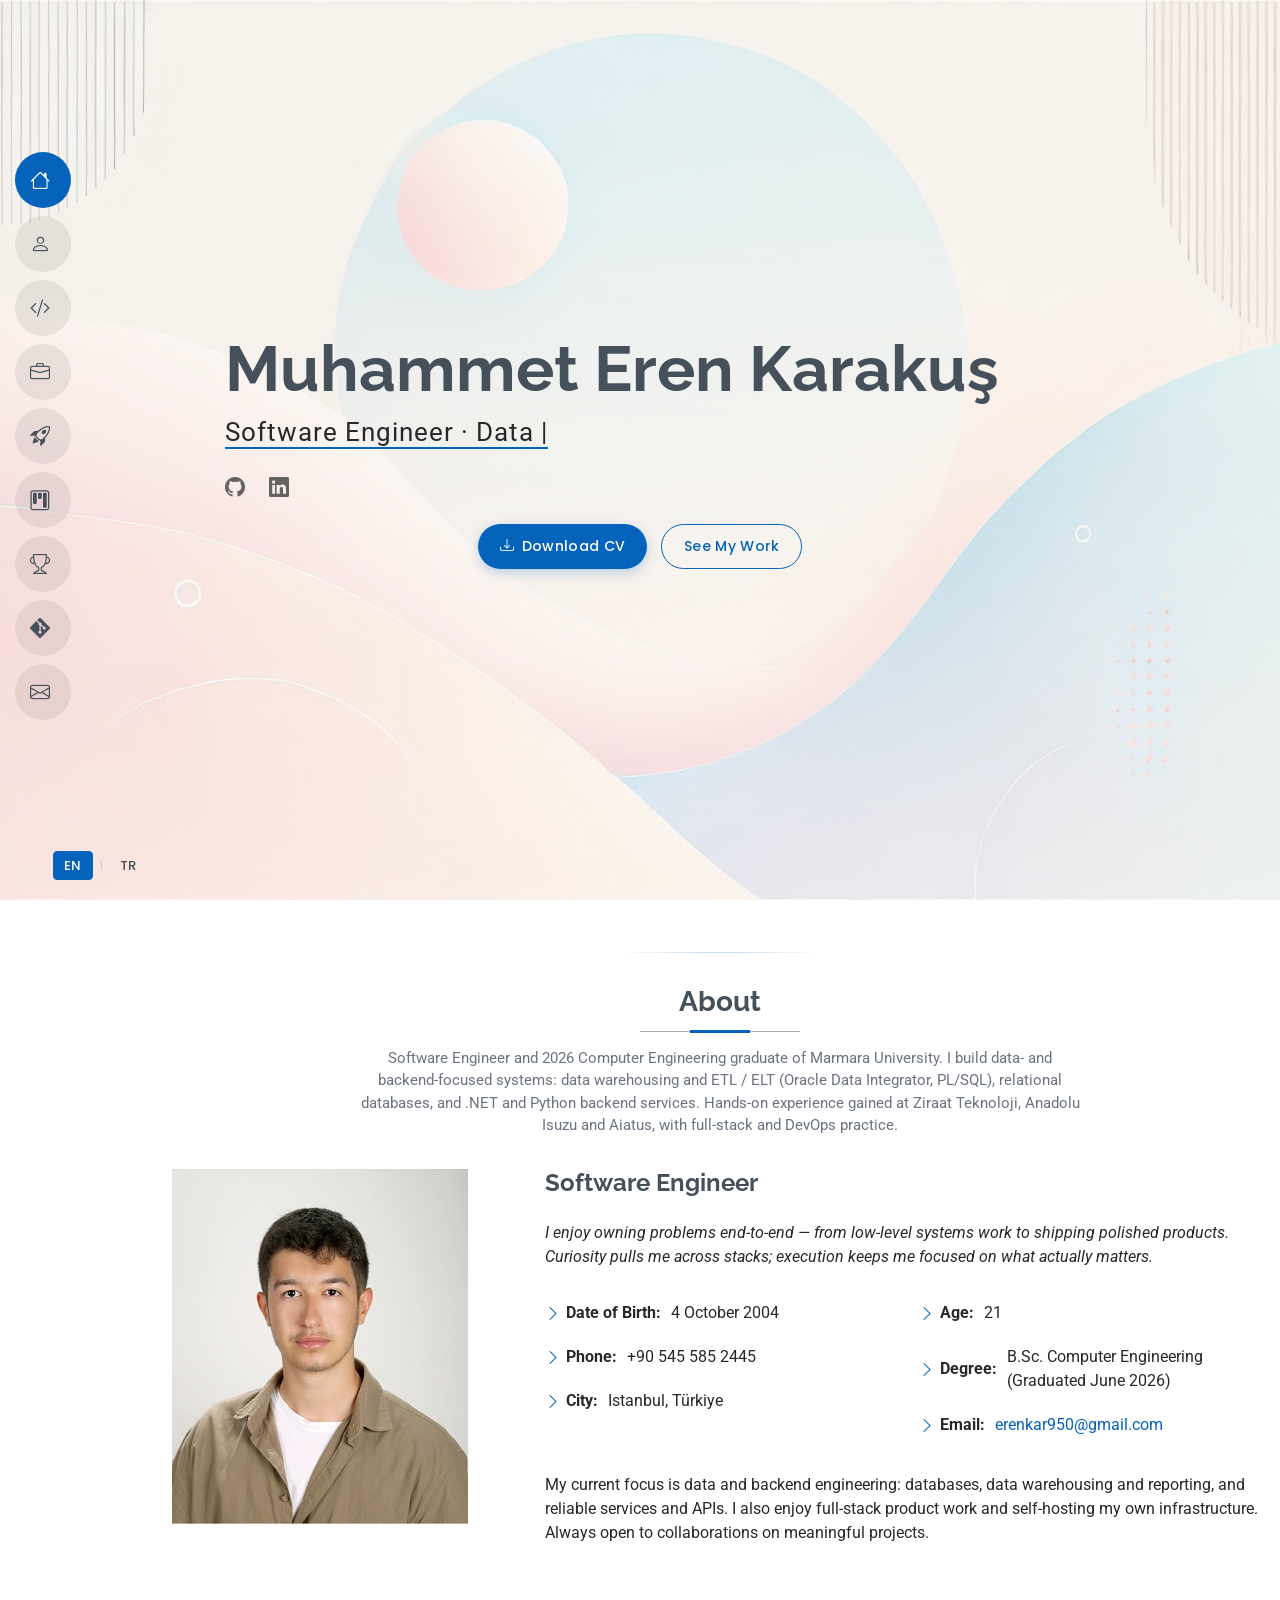
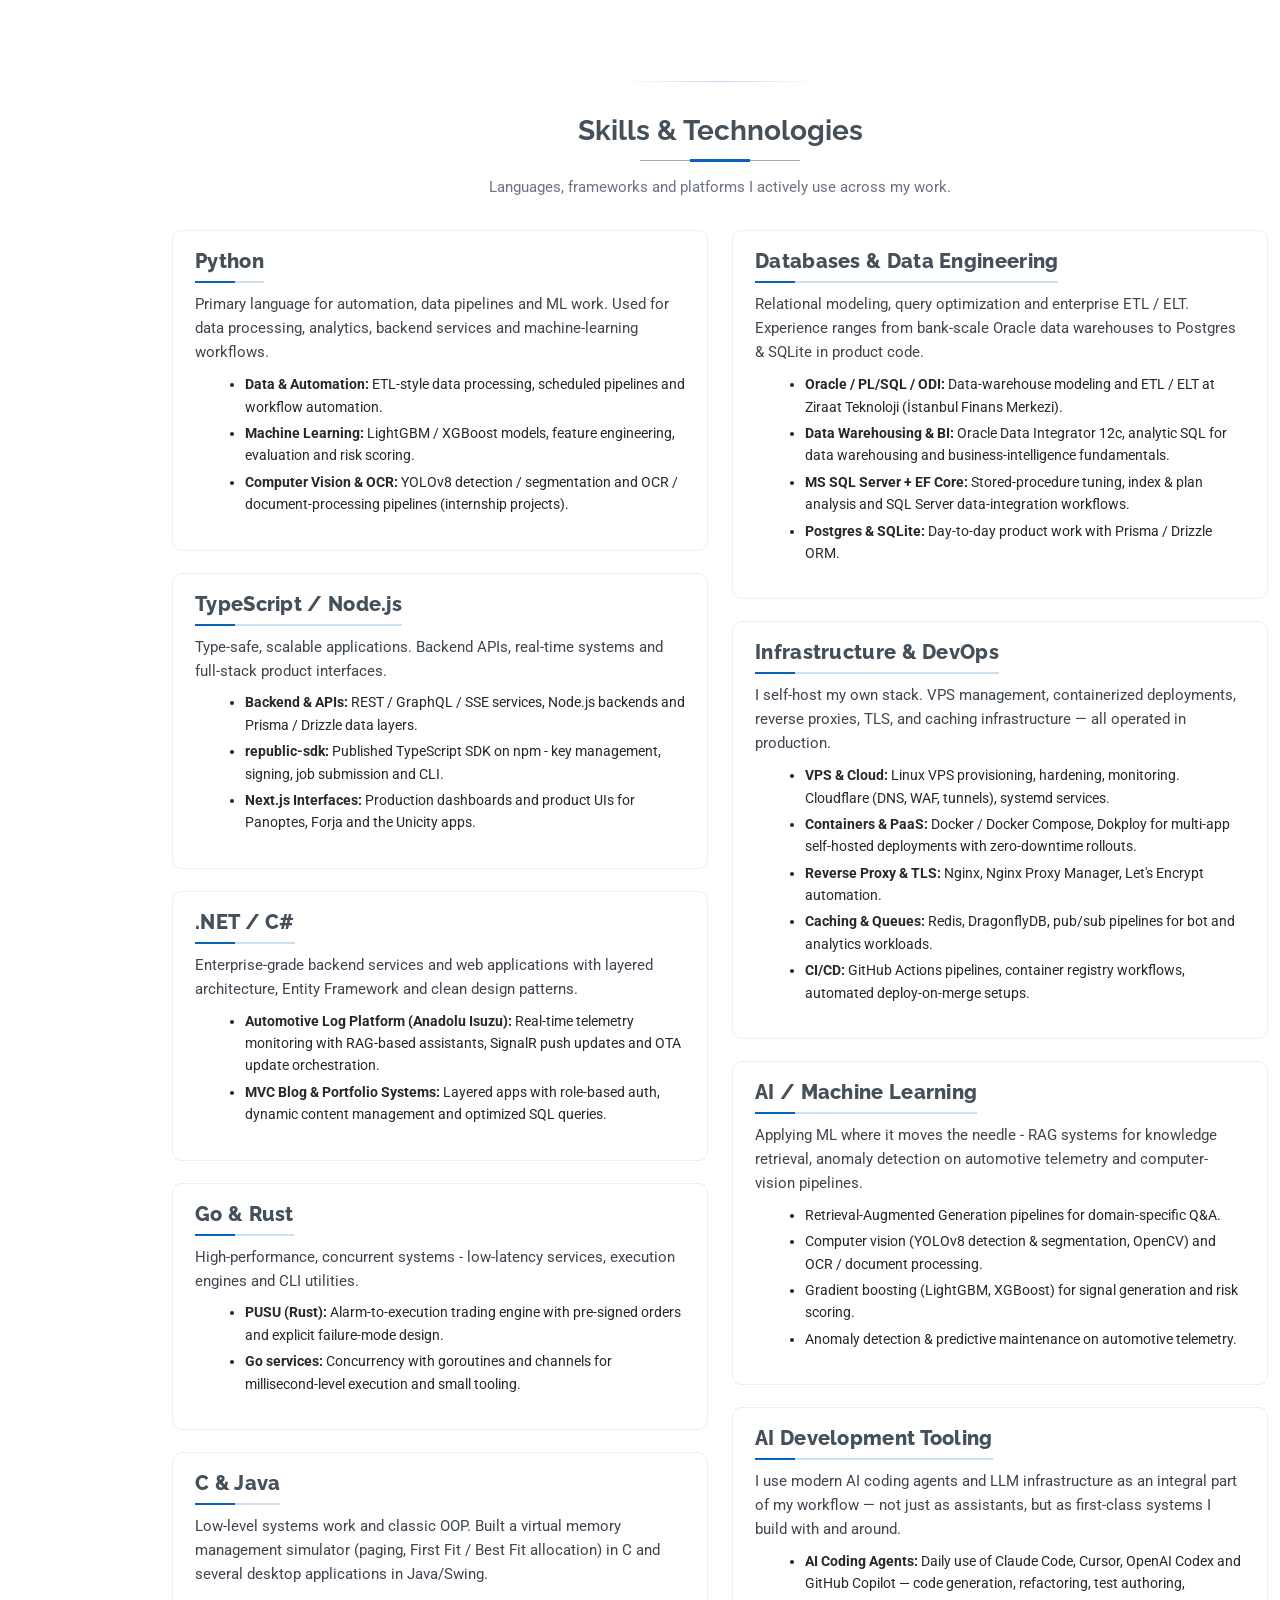
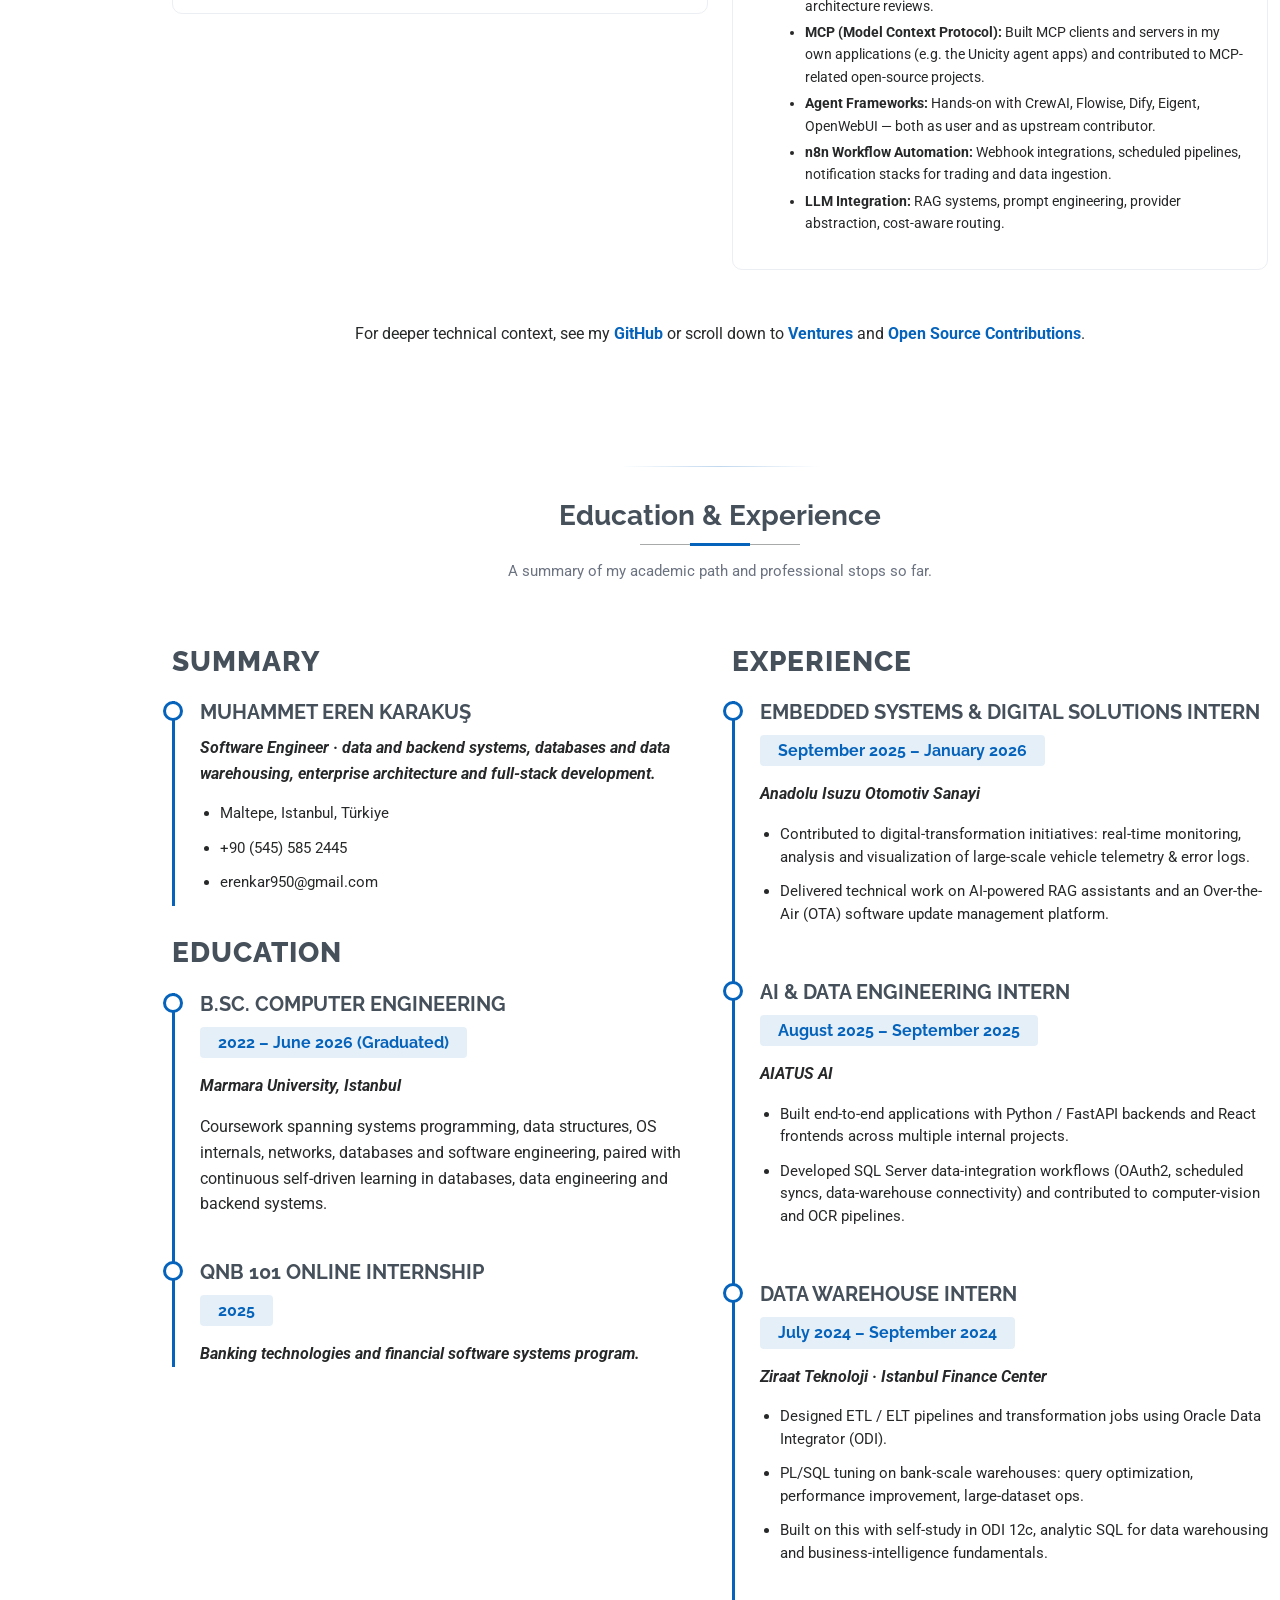
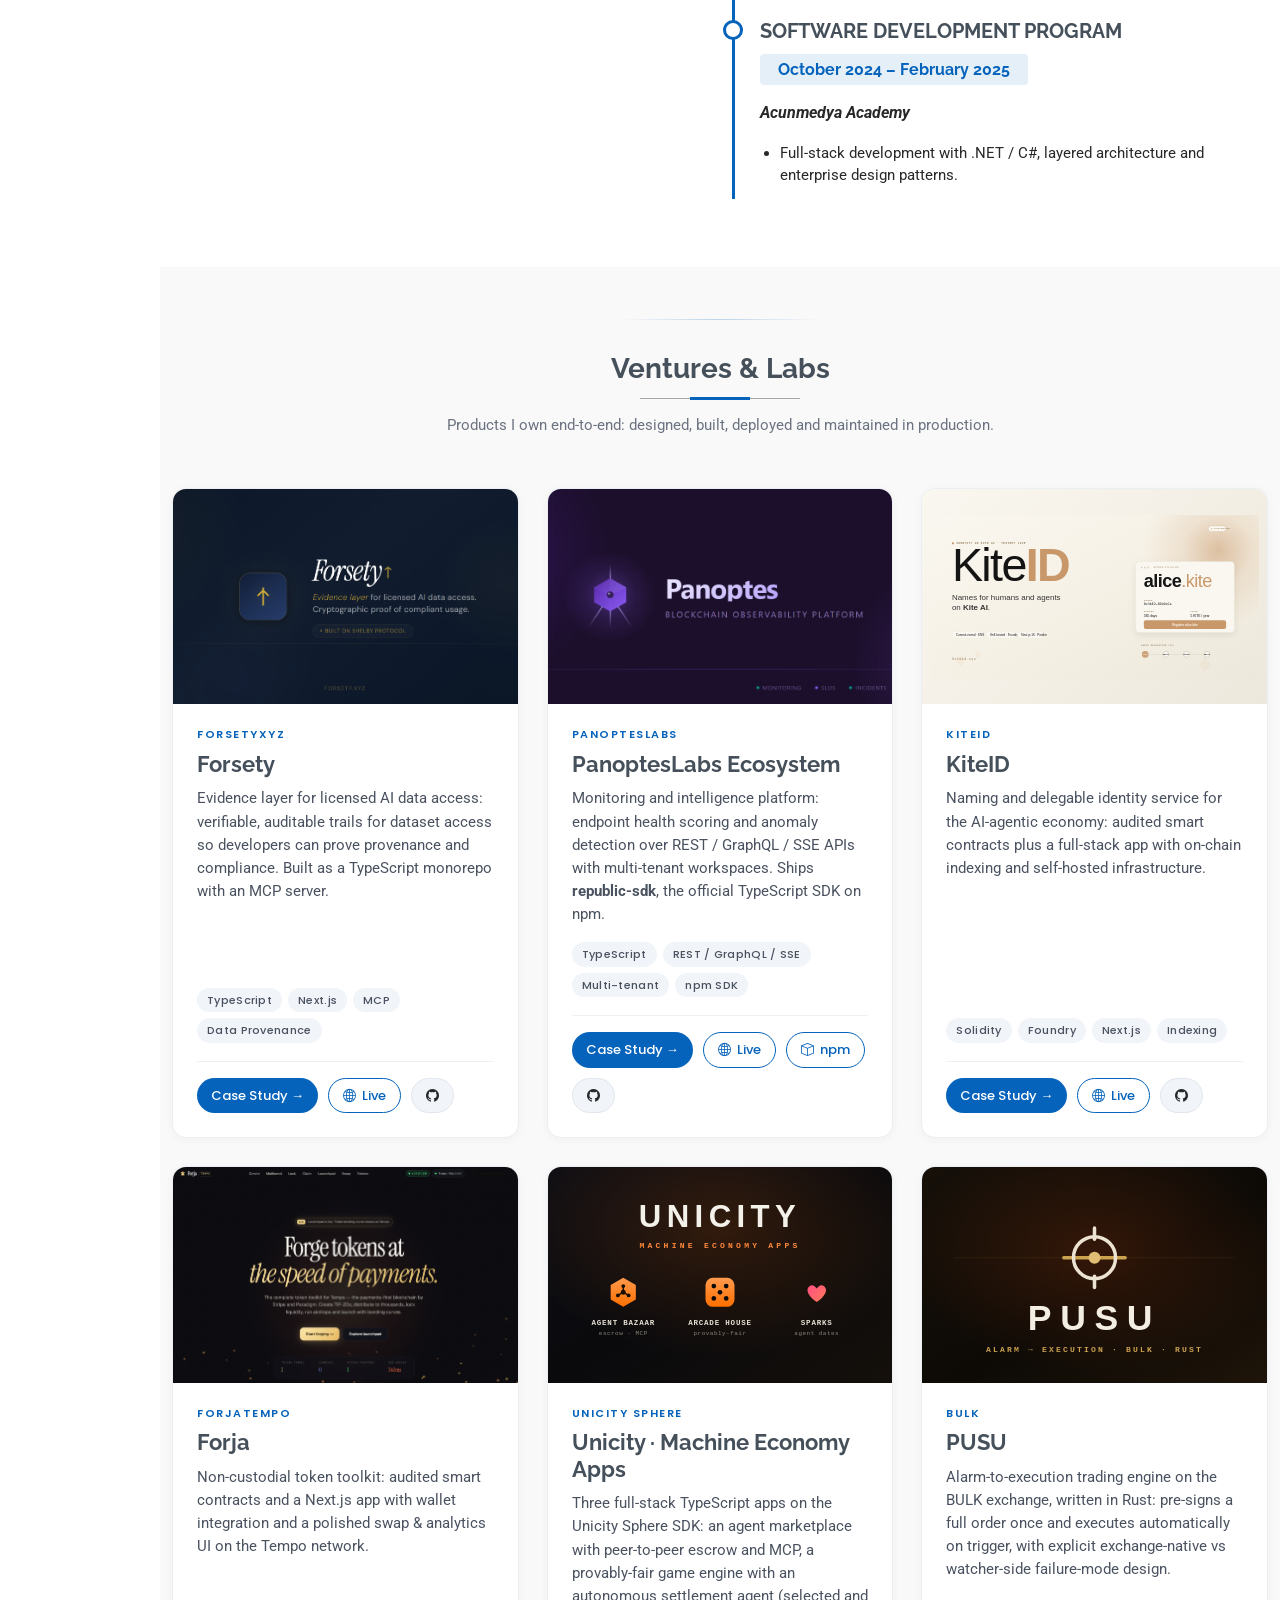
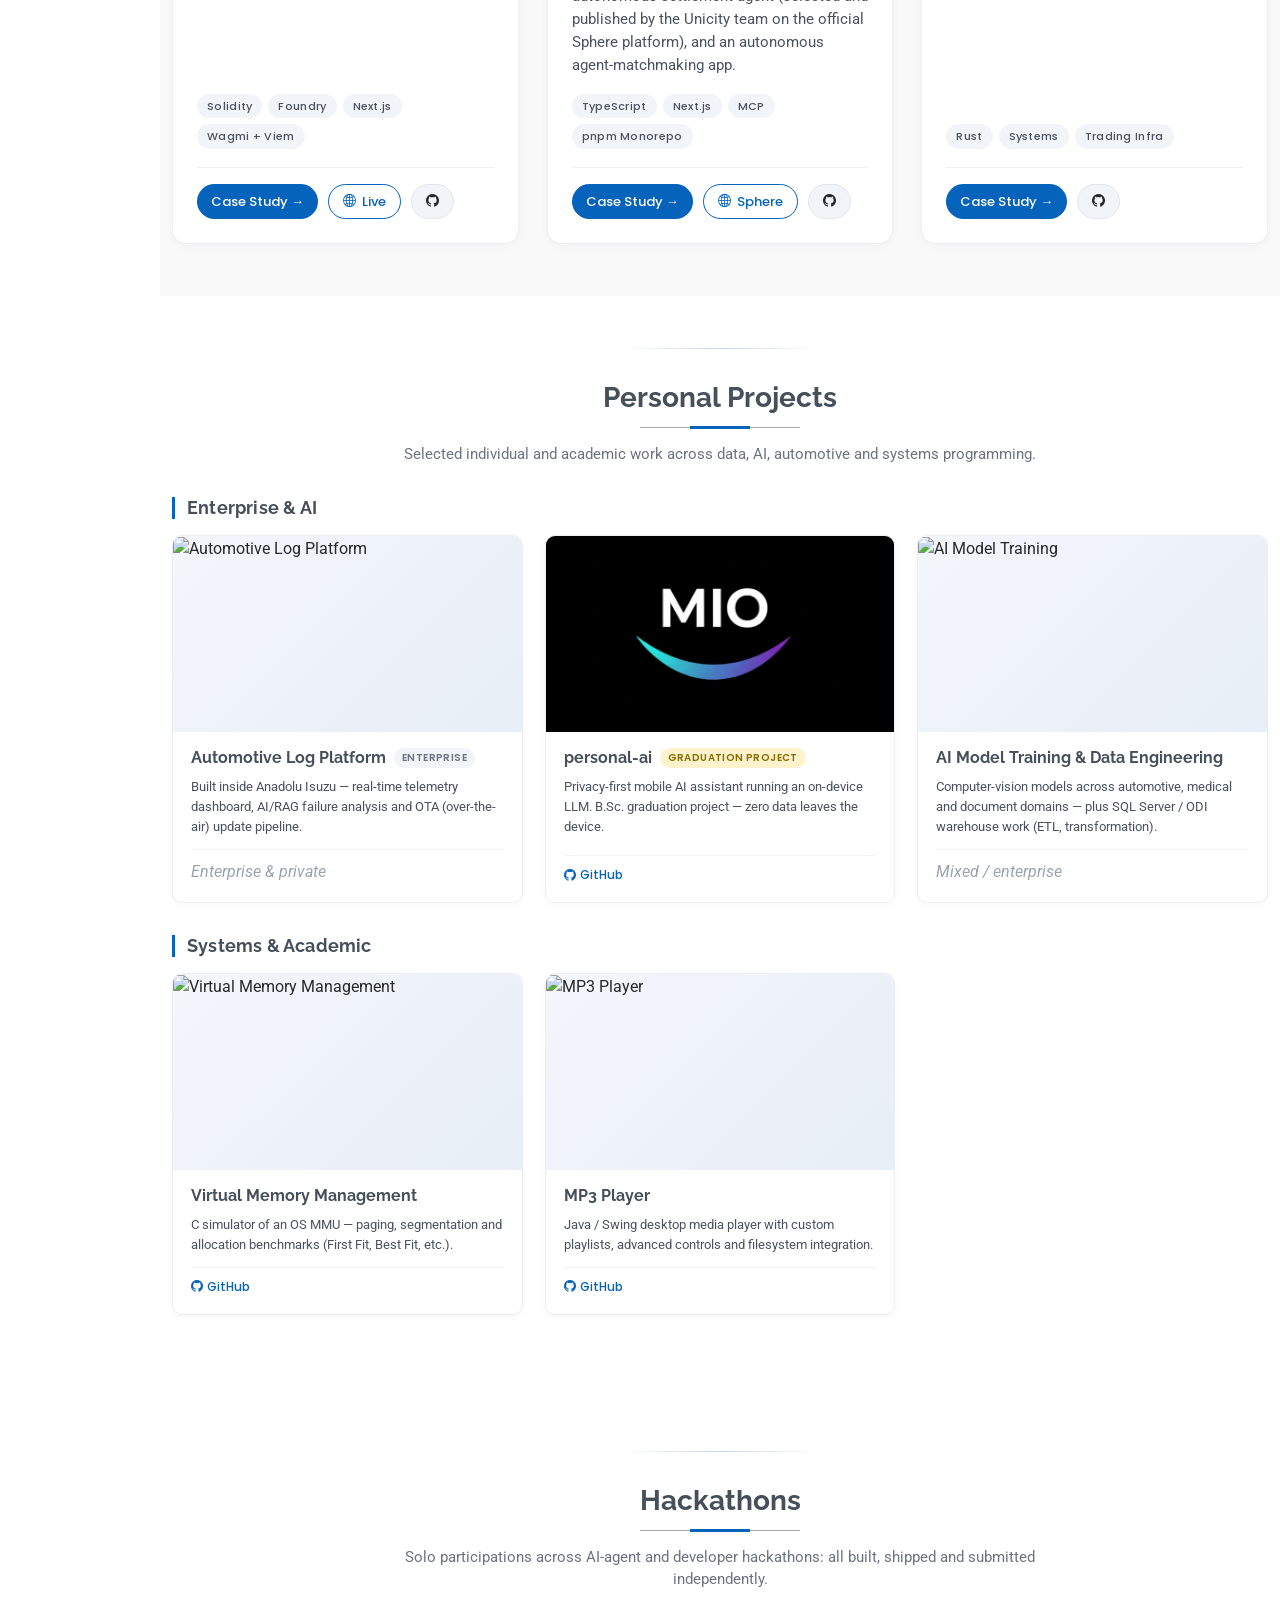
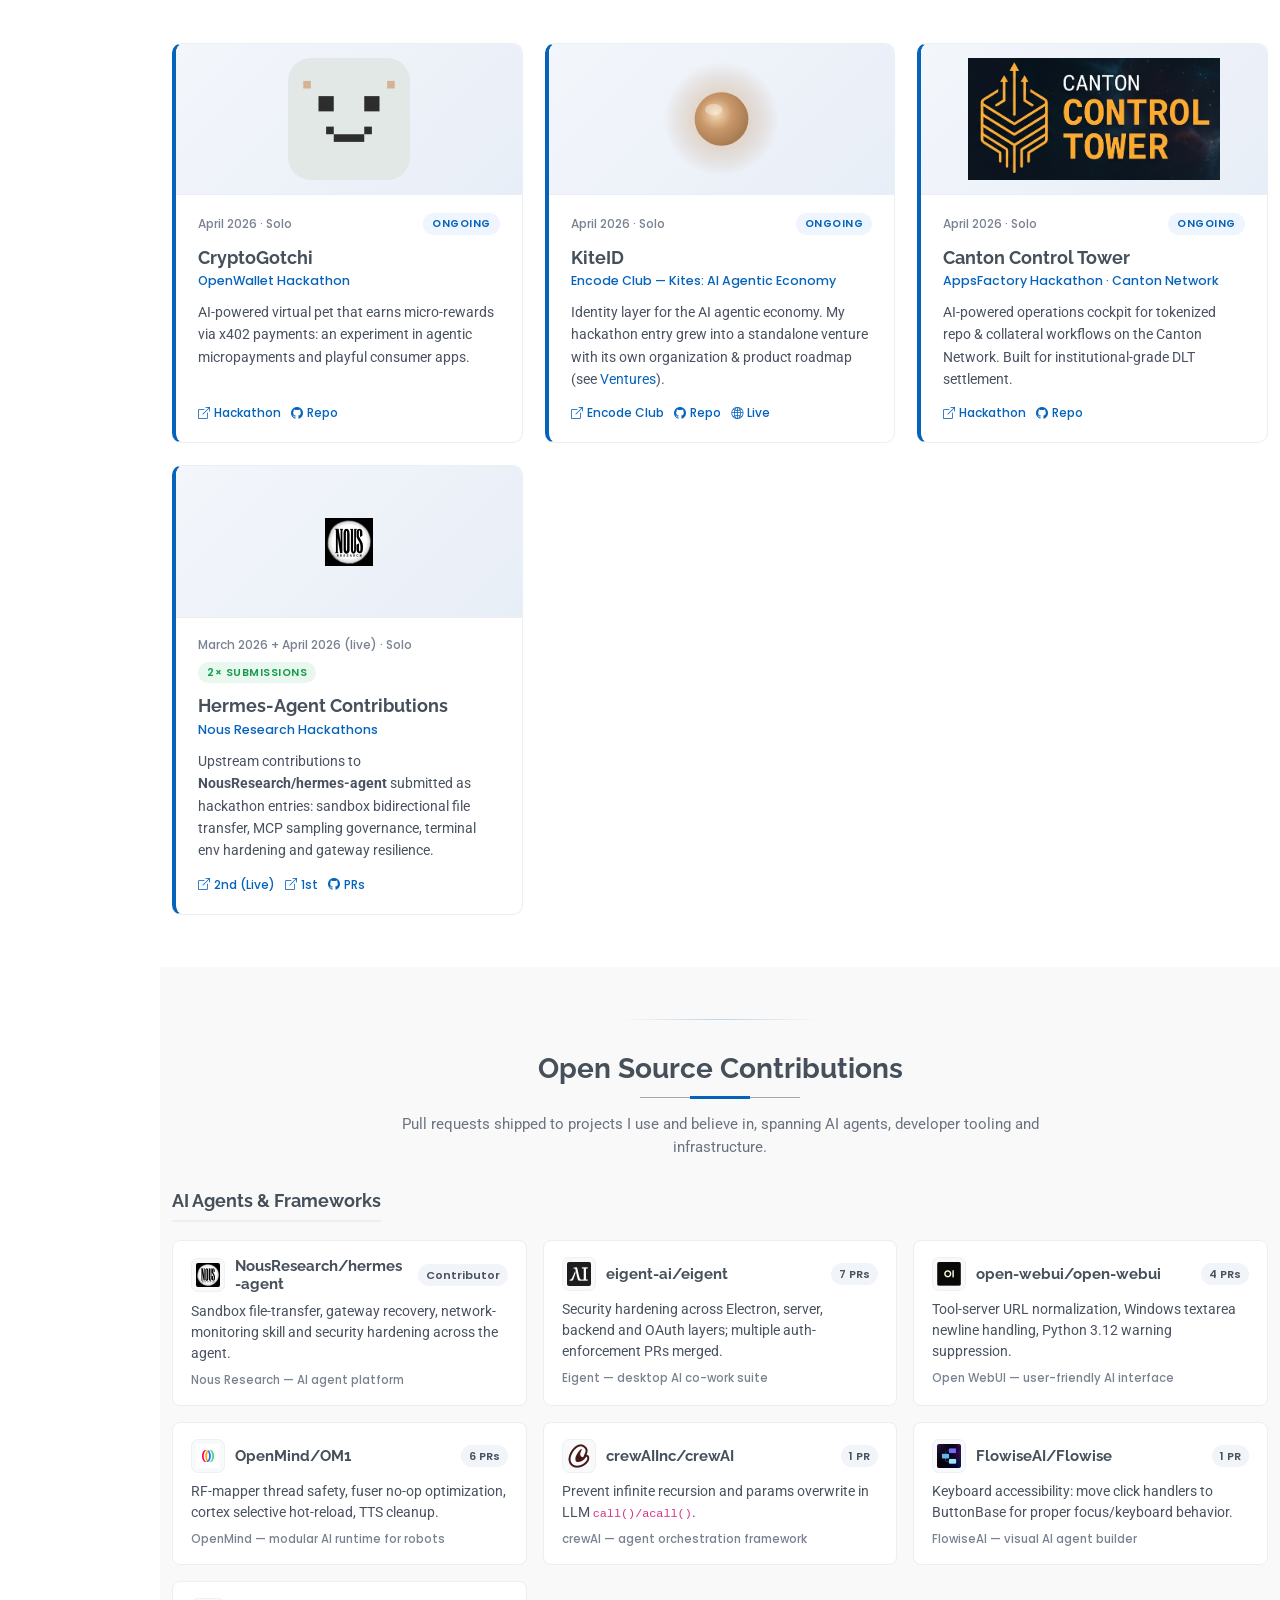
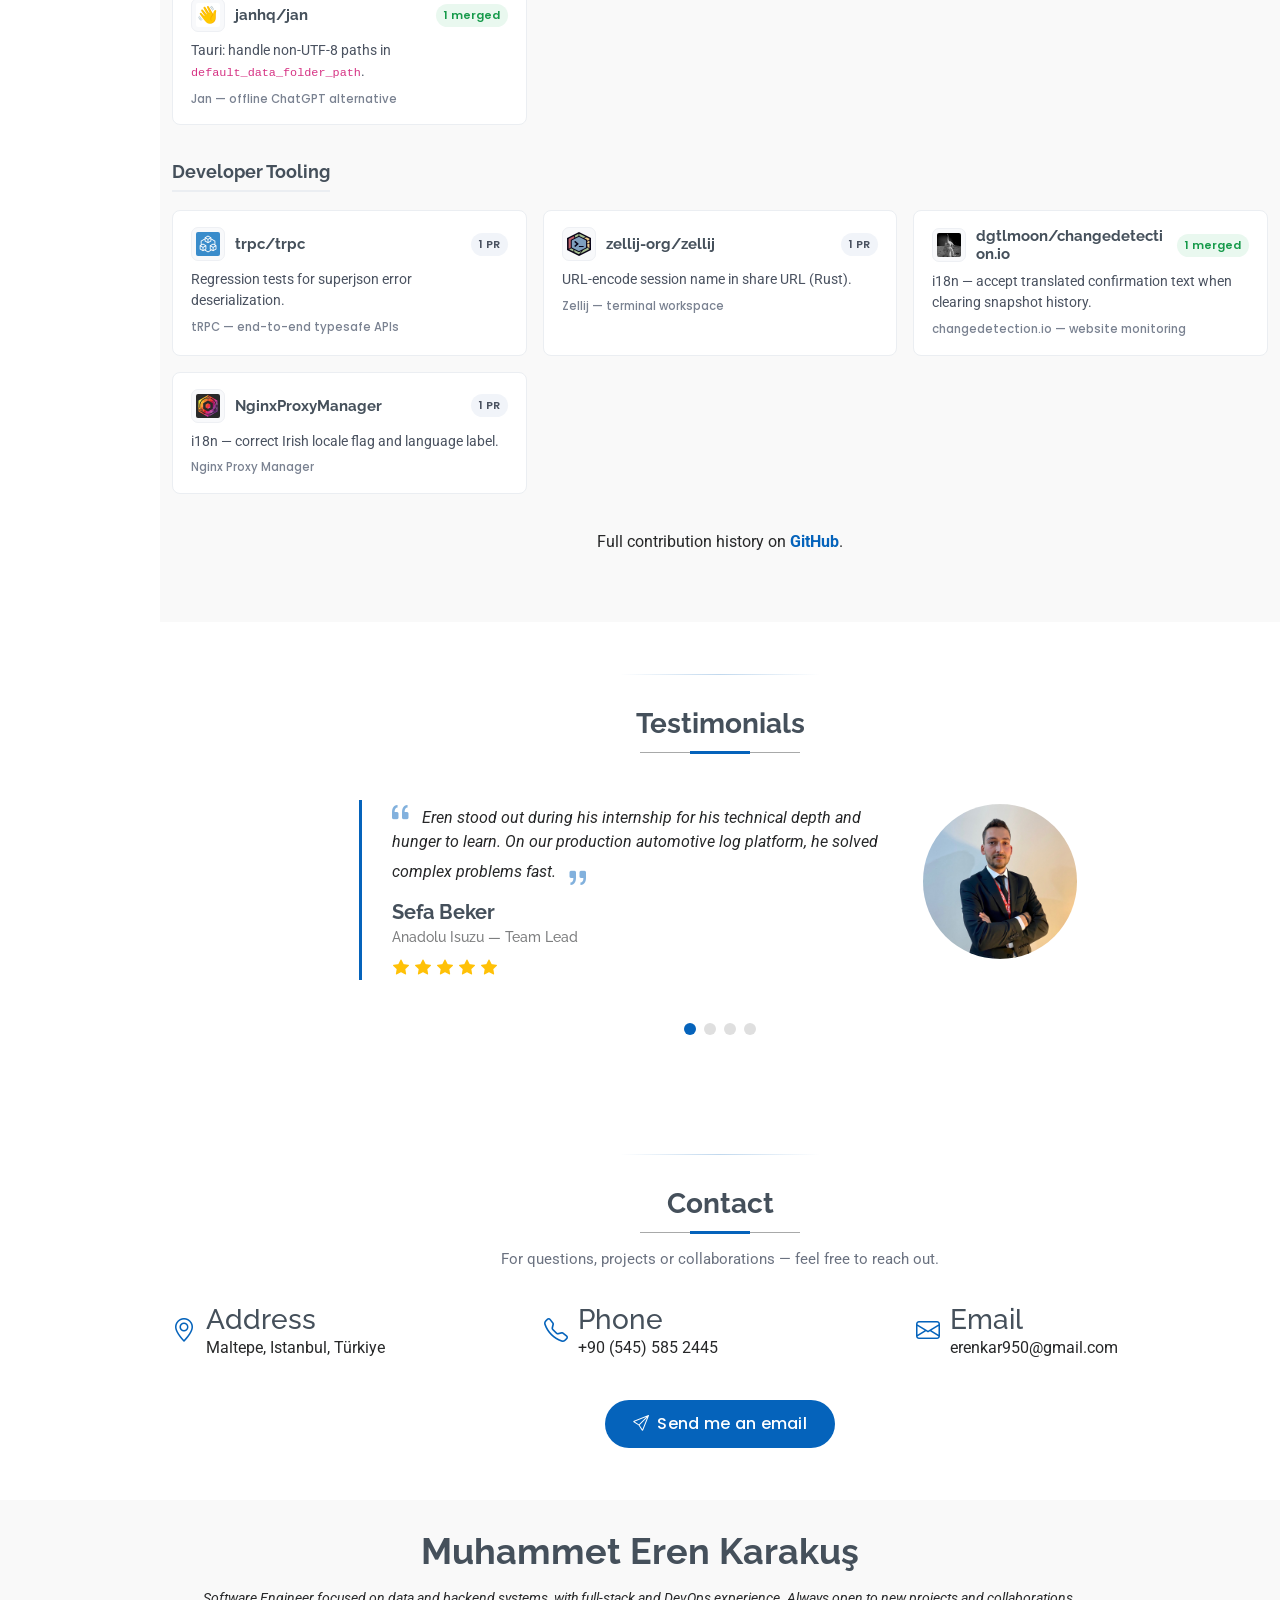
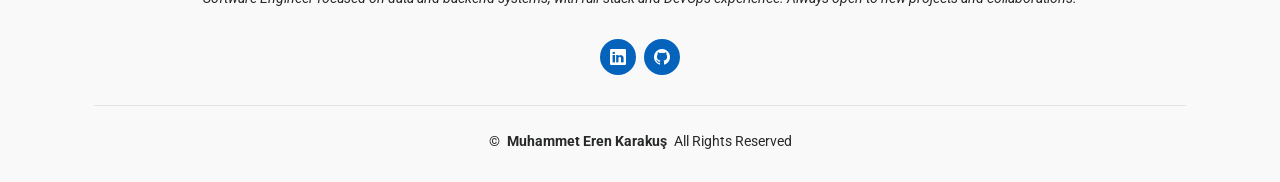
==== commit 27f6cd3b: "feat(ventures): custom card banners + accurate 3-app Unicity coverage - Generate PUSU banner SVG fro" ====
--- a/index.html
+++ b/index.html
@@ -891,7 +891,7 @@
                     <!-- Unicity -->
                     <article class="venture-card">
                         <div class="venture-card-media">
-                            <img src="/MyResume-1.0.0/assets/img/ventures/unicity/banner.png"
+                            <img src="/MyResume-1.0.0/assets/img/ventures/unicity/banner.svg"
                                 alt="Unicity"
                                 onerror="this.style.display='none'; this.nextElementSibling.style.display='flex';">
                             <div class="placeholder" style="display:none;">UNICITY</div>
@@ -934,8 +934,8 @@
 
                     <!-- PUSU / Bulk -->
                     <article class="venture-card">
-                        <div class="venture-card-media contain">
-                            <img src="/MyResume-1.0.0/assets/img/ventures/pusu/mark-onlight.png"
+                        <div class="venture-card-media">
+                            <img src="/MyResume-1.0.0/assets/img/ventures/pusu/banner.svg"
                                 alt="PUSU"
                                 onerror="this.style.display='none'; this.nextElementSibling.style.display='flex';">
                             <div class="placeholder" style="display:none;">PUSU</div>
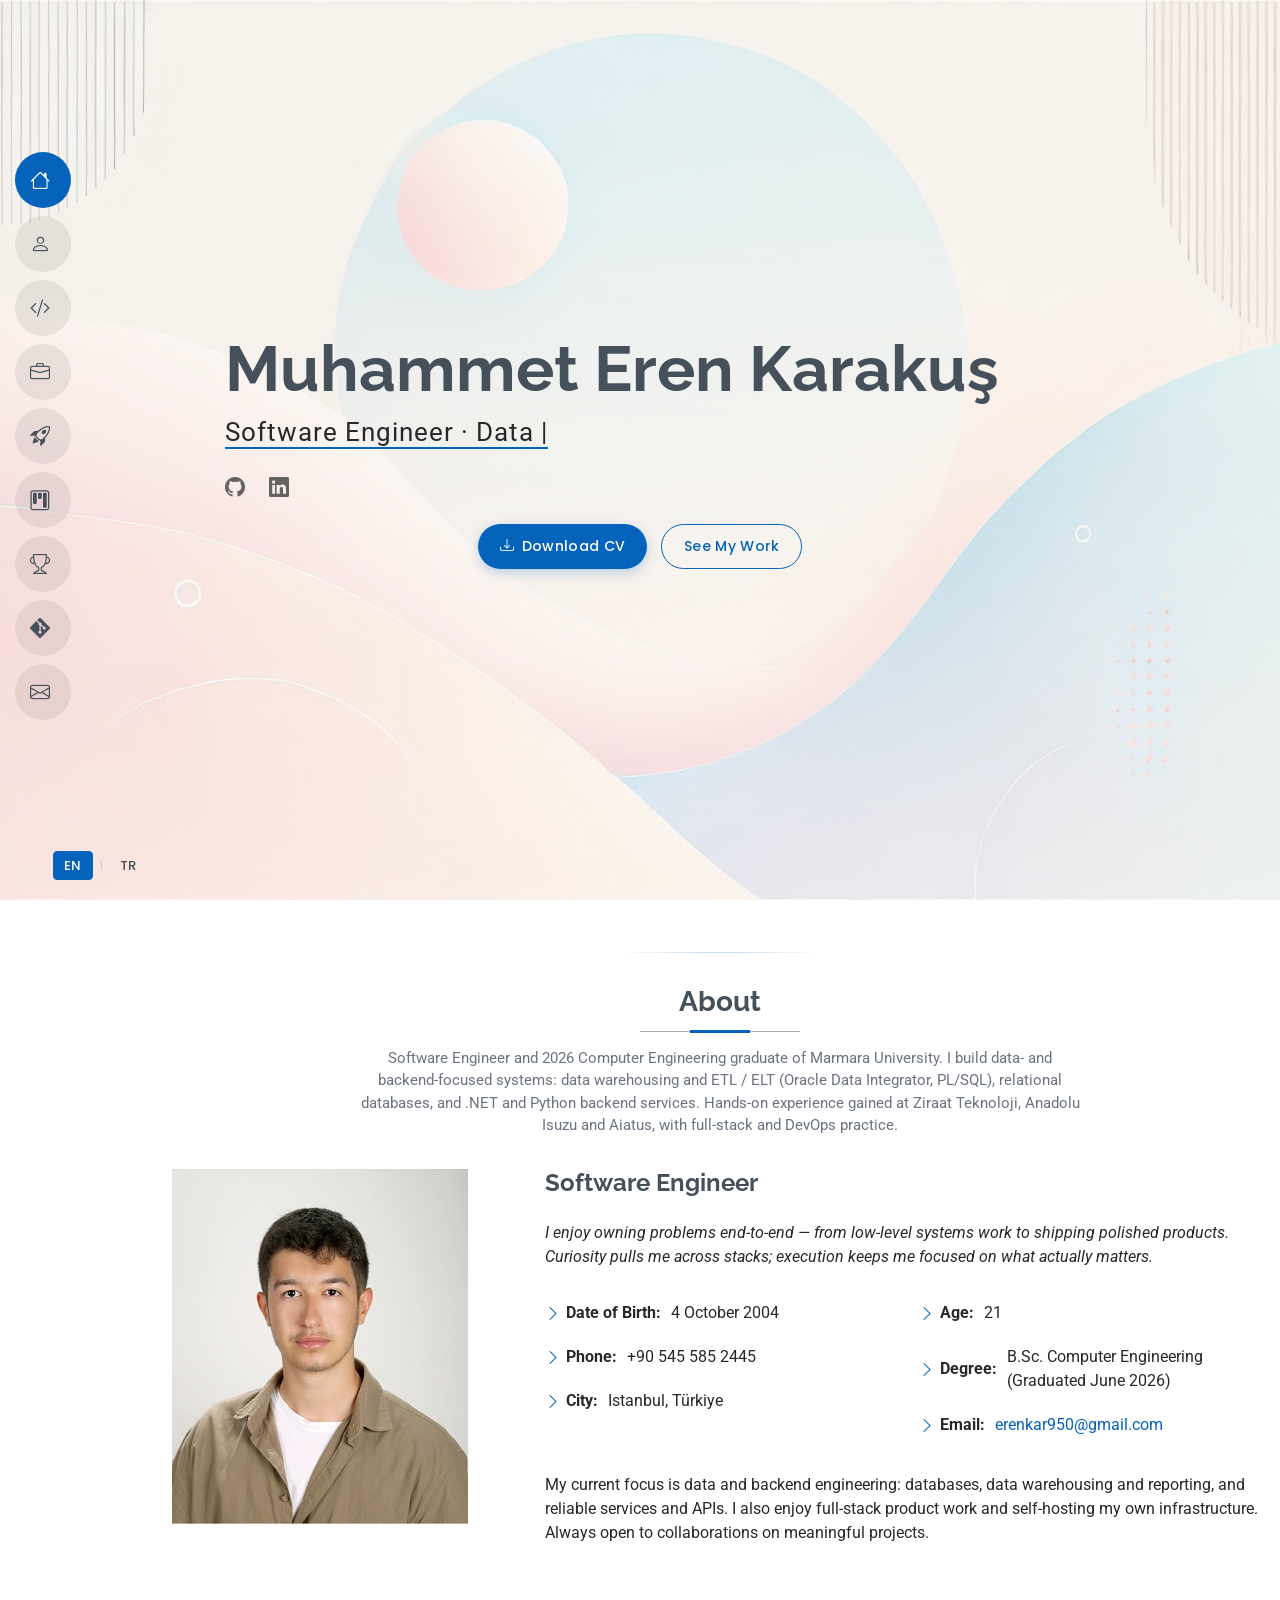
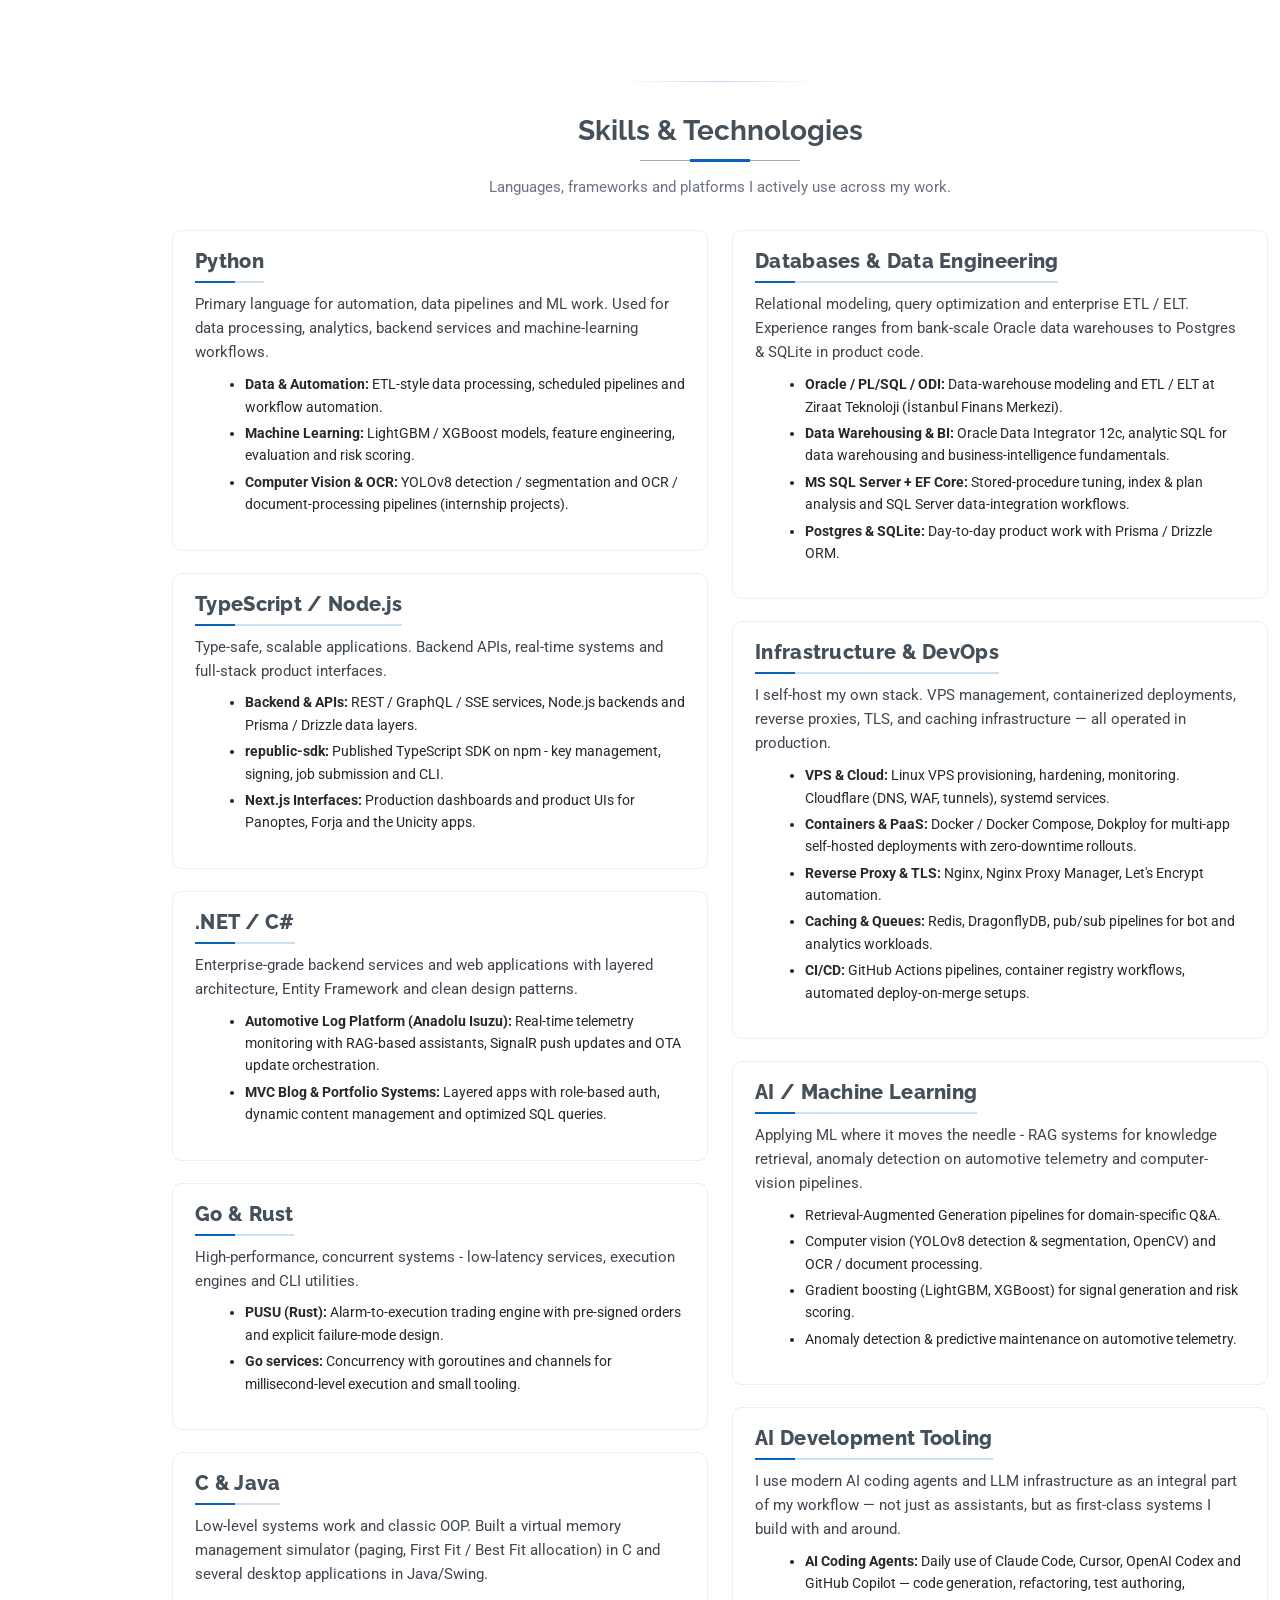
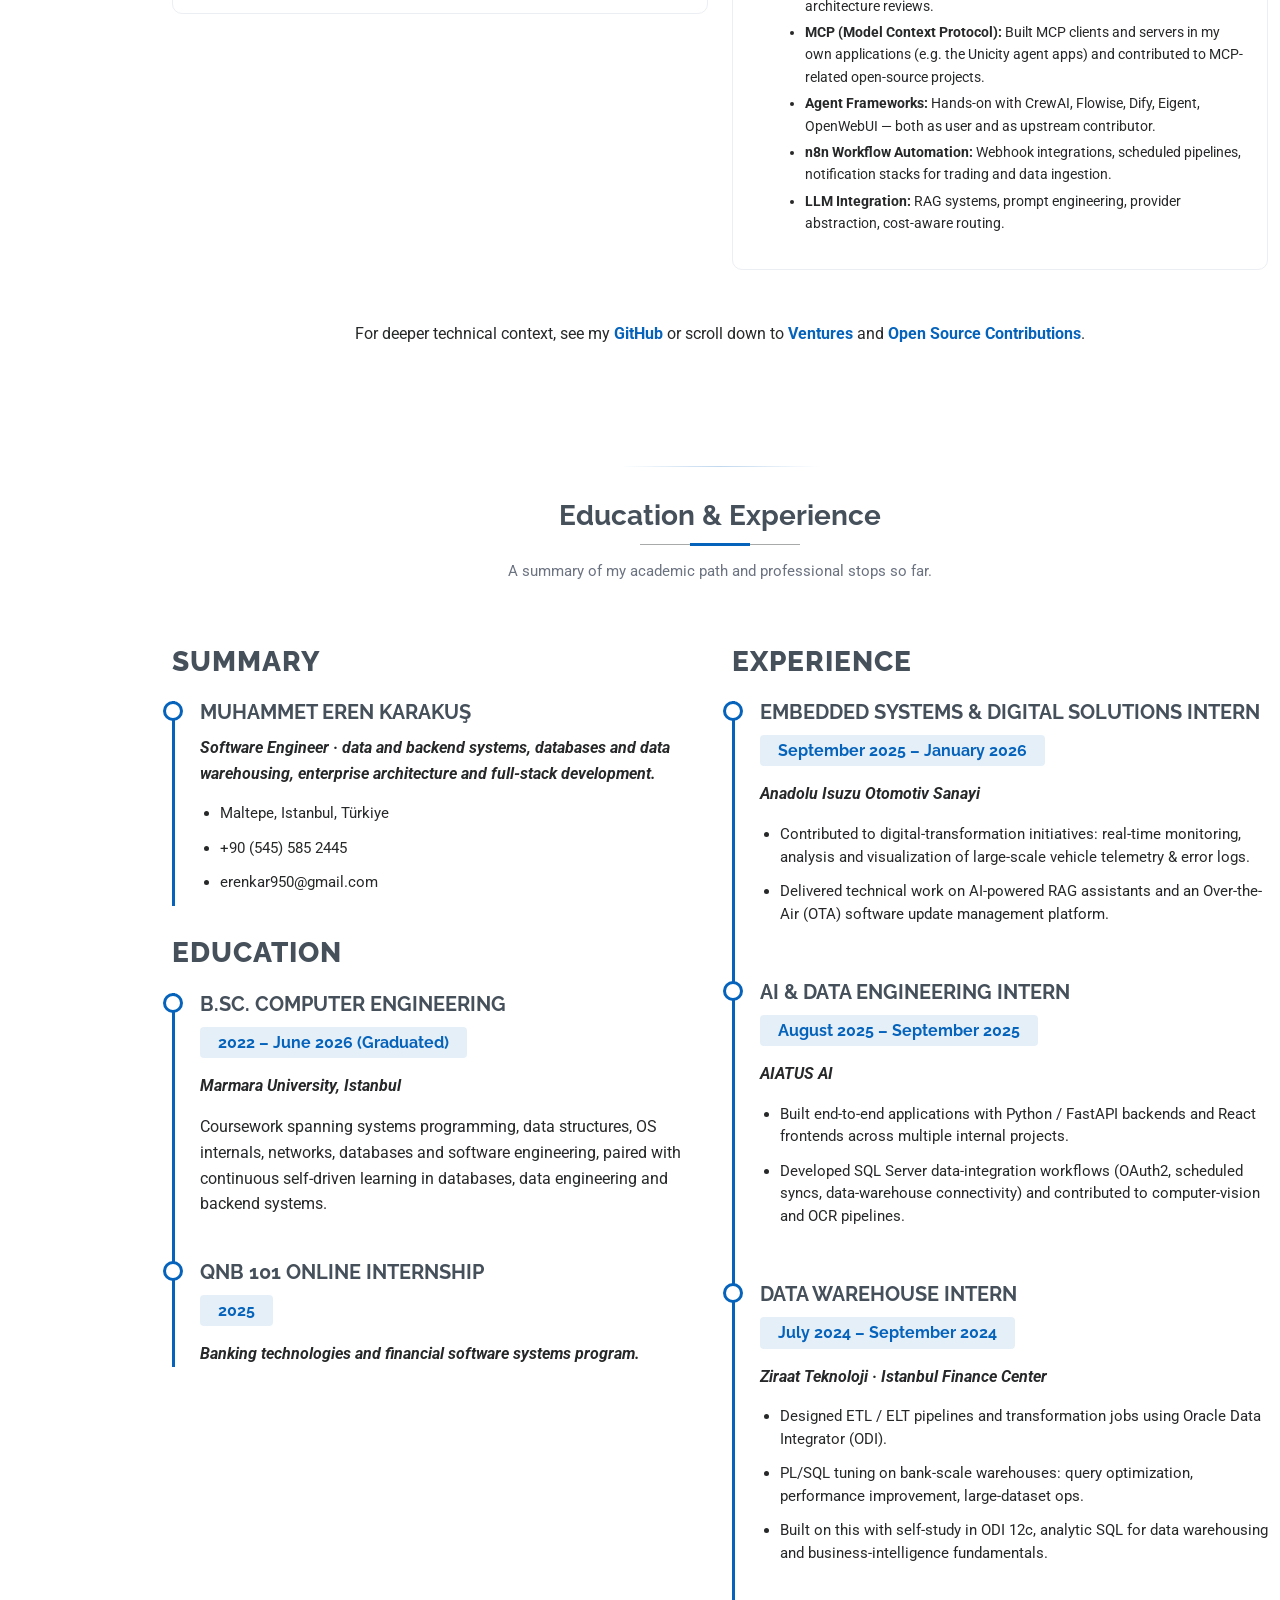
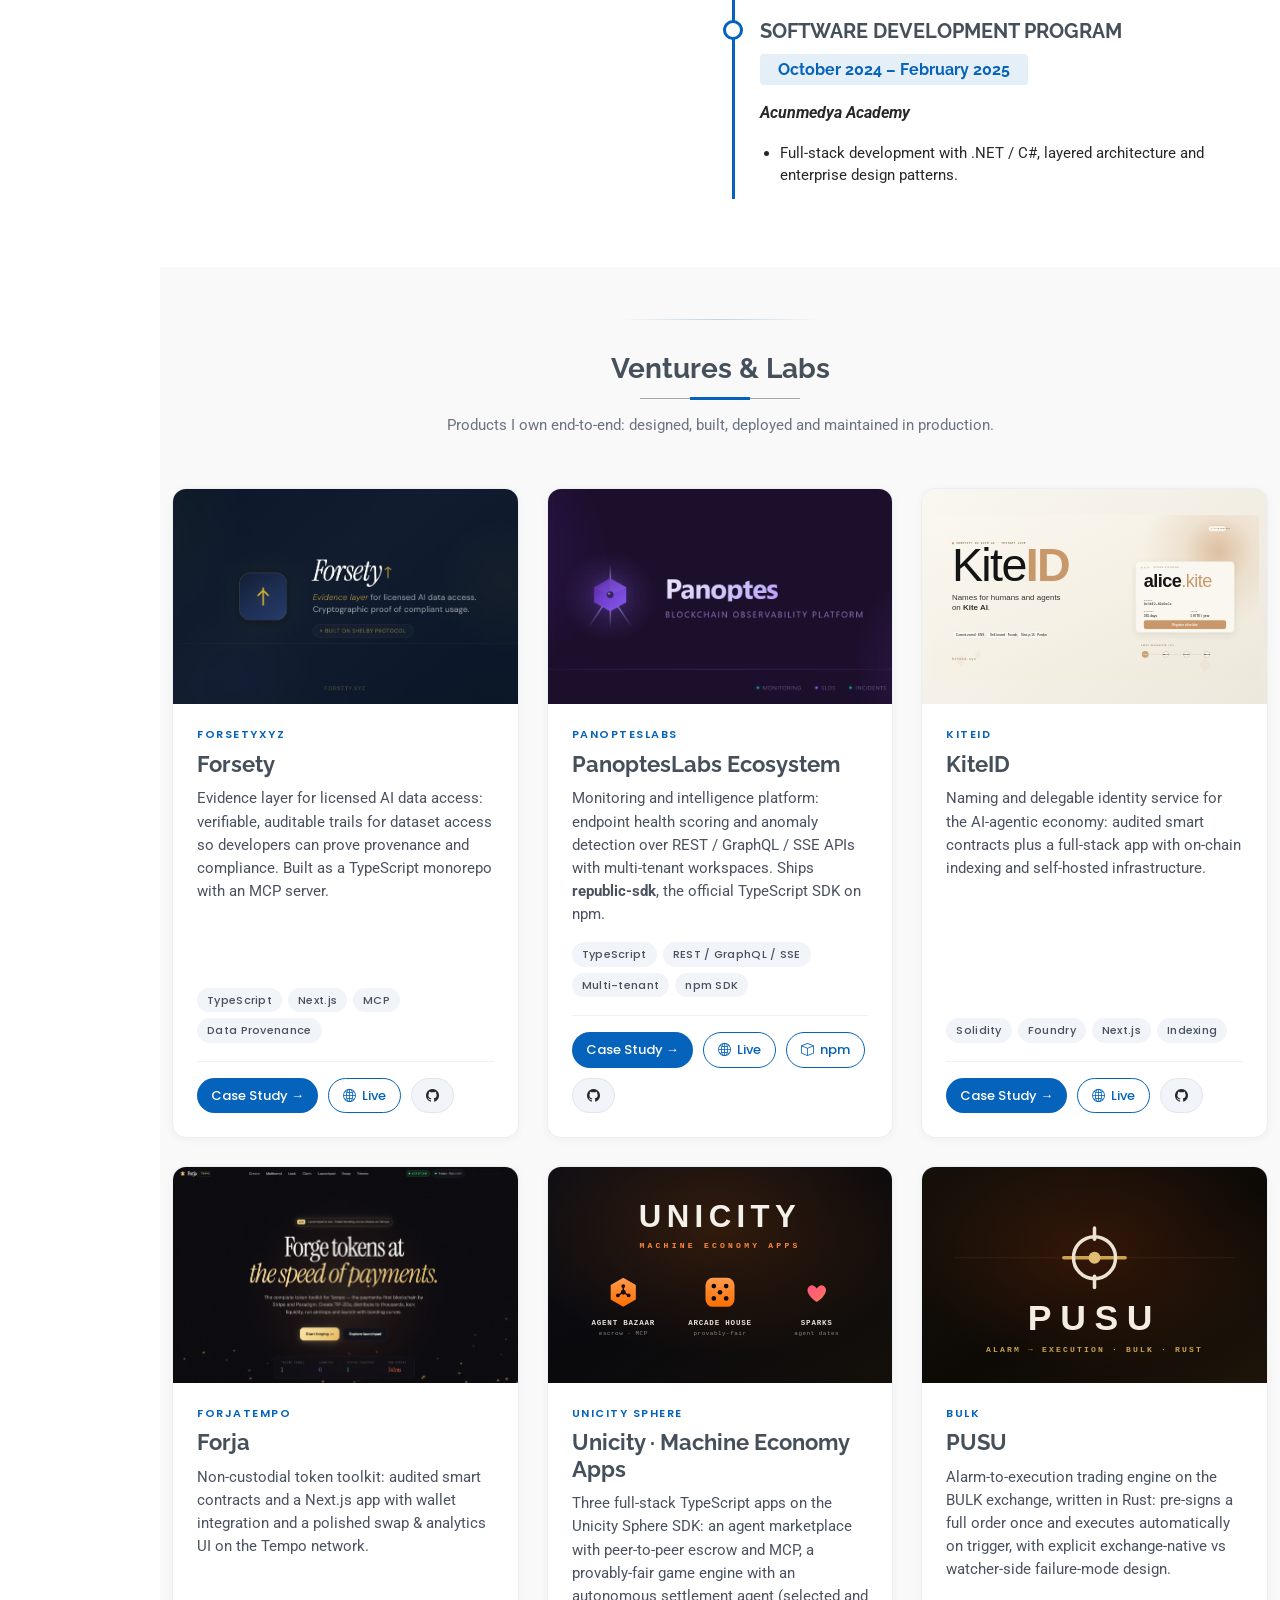
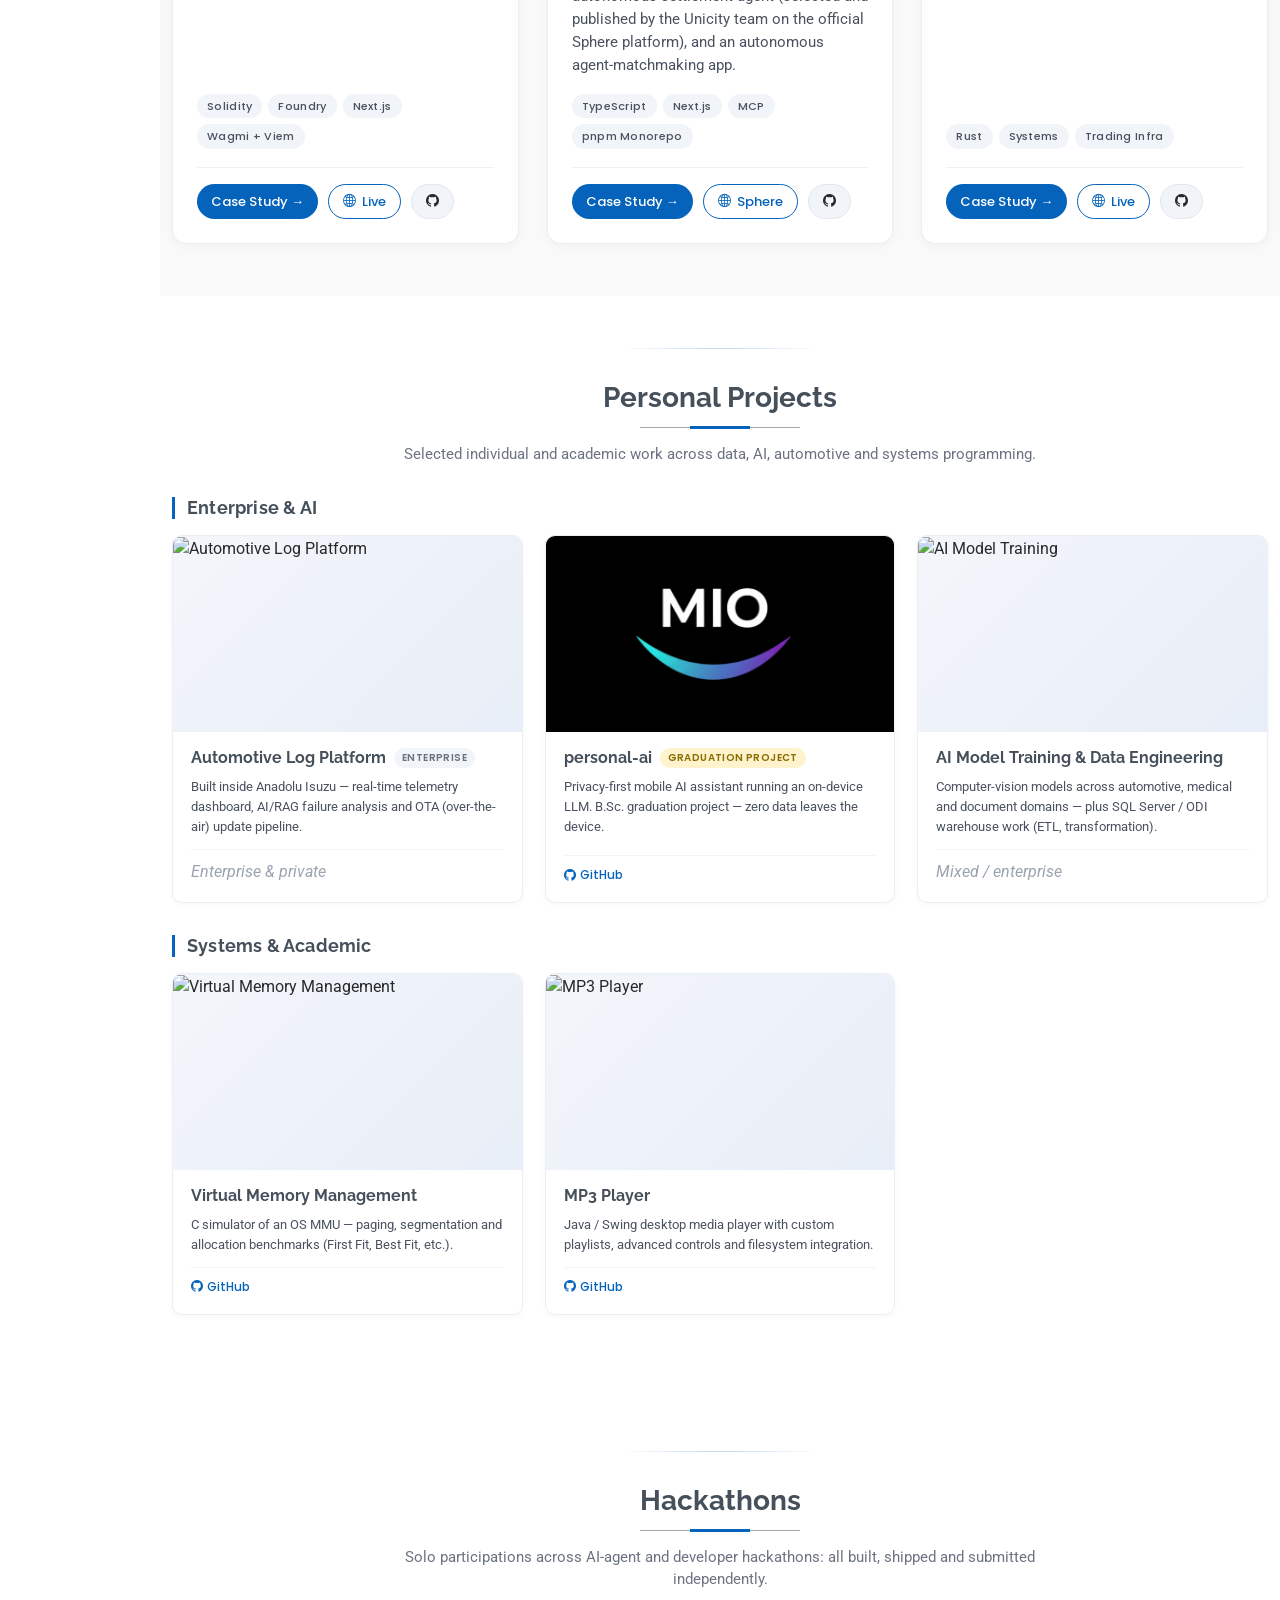
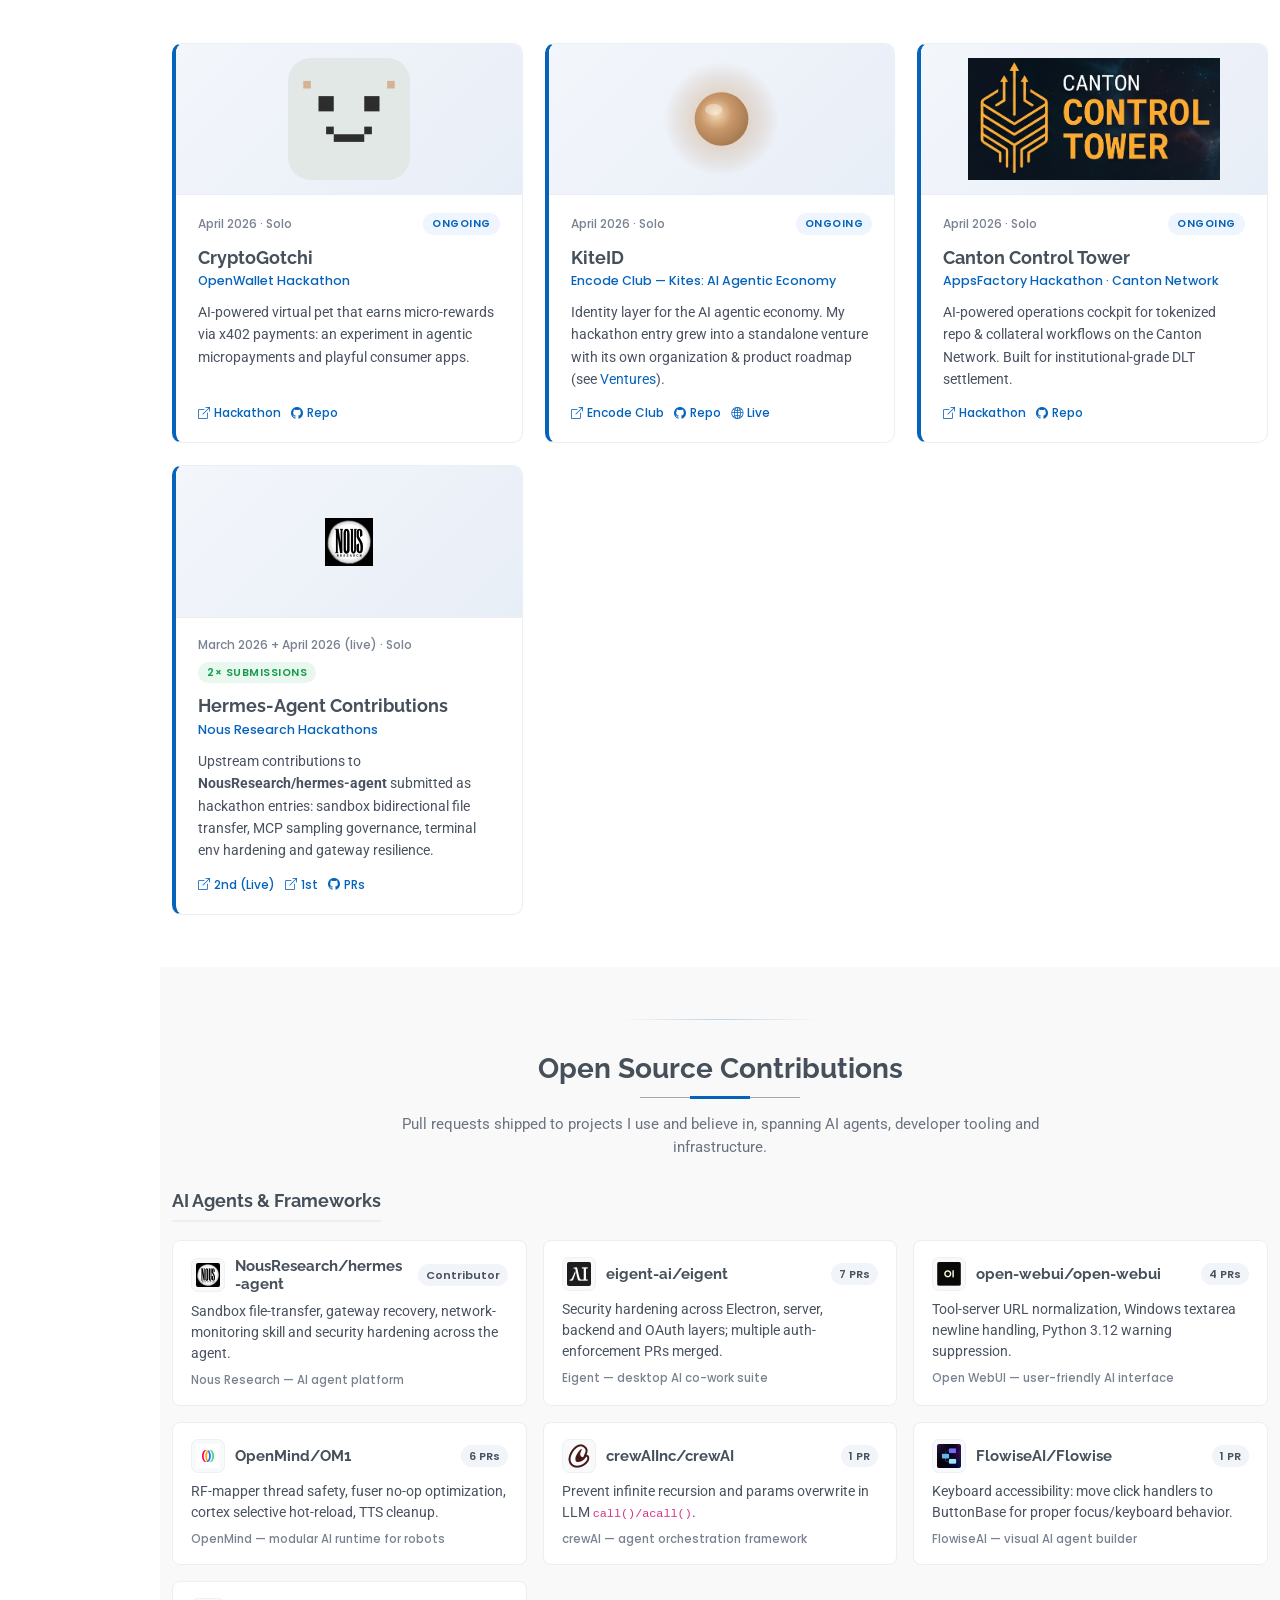
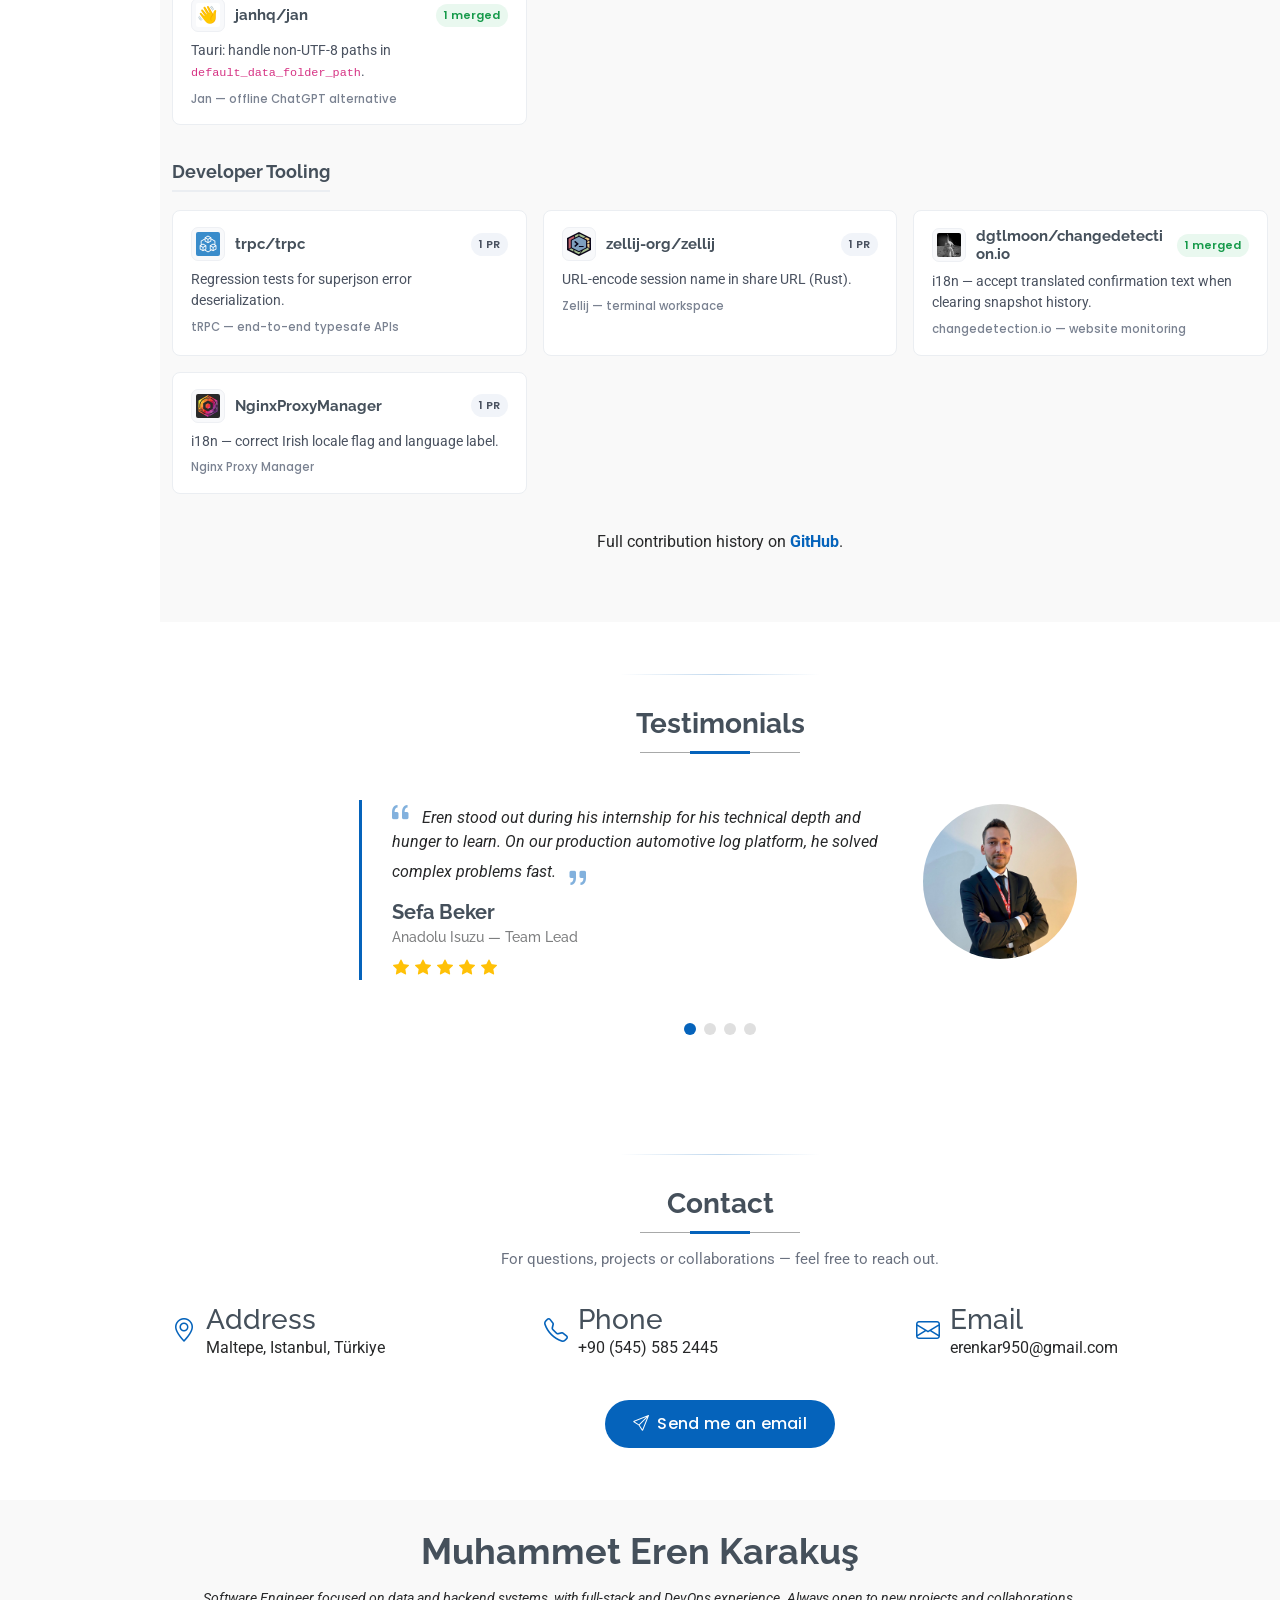
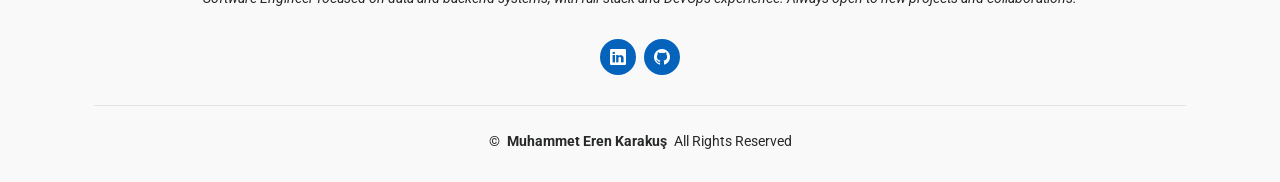
==== commit 0c88f189: "feat(ventures): add live app URLs for Unicity apps and PUSU - Arcade House and Sparks live links (un" ====
--- a/index.html
+++ b/index.html
@@ -962,6 +962,9 @@
                                 <a class="btn-case" href="/ventures/pusu.html">
                                     <span lang="en">Case Study →</span>
                                     <span lang="tr">İncele →</span>
+                                </a>
+                                <a class="btn-live" href="https://pusu-landing.vercel.app/" target="_blank">
+                                    <i class="bi bi-globe2"></i> Live
                                 </a>
                                 <a class="btn-gh" href="https://github.com/eren-karakus0/pusu" target="_blank">
                                     <i class="bi bi-github"></i>
